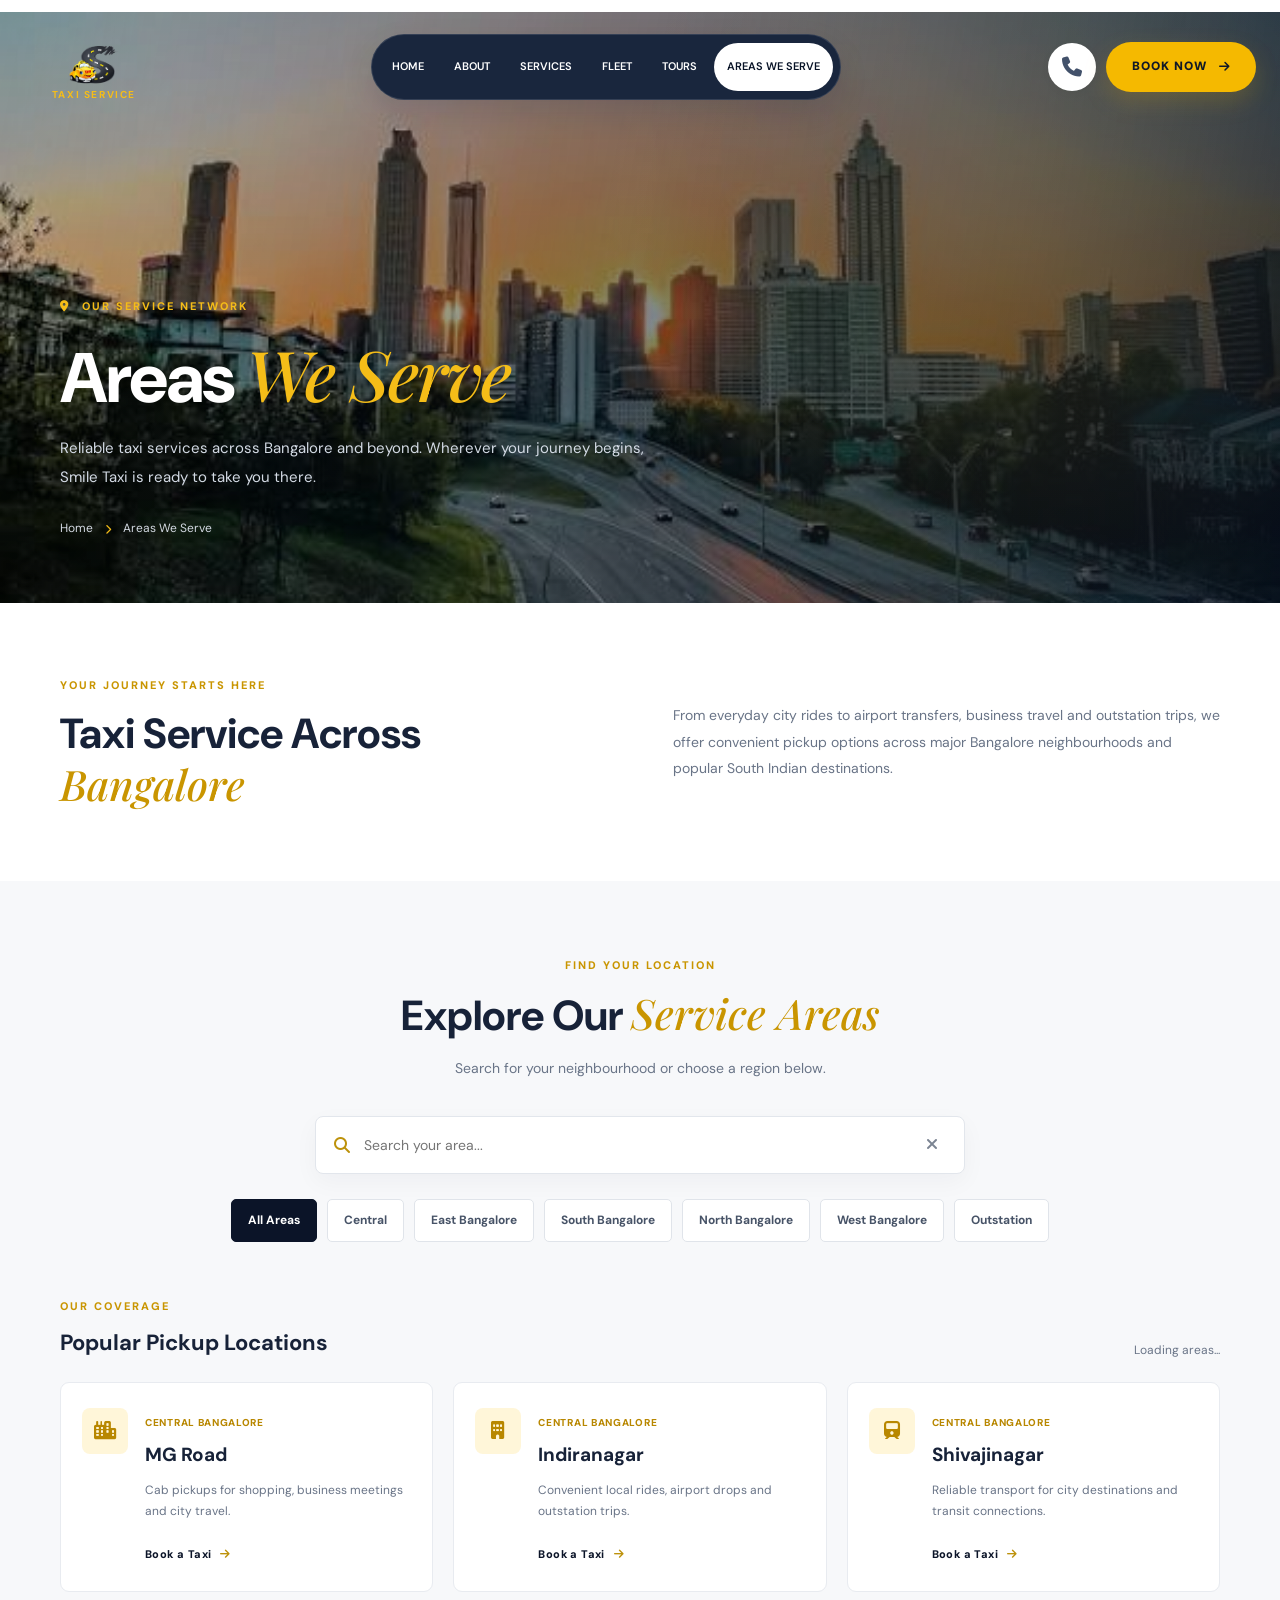
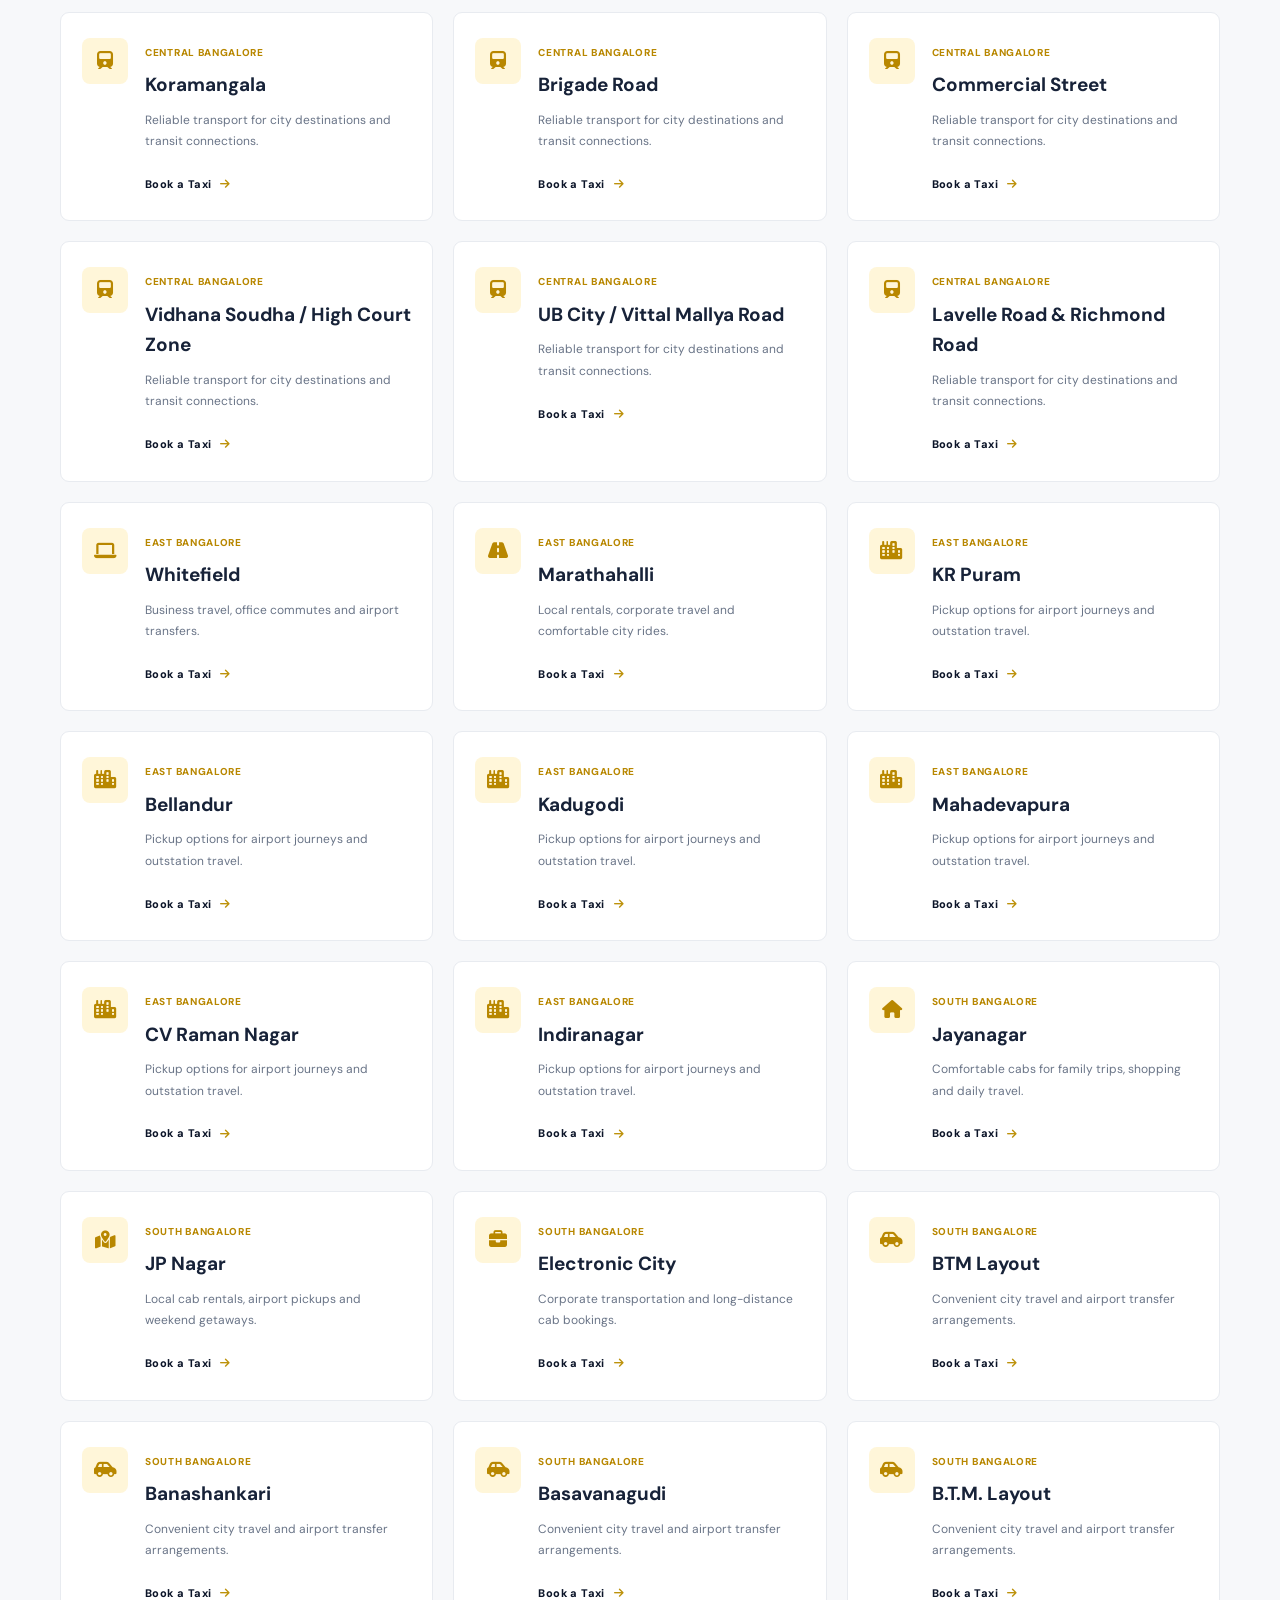
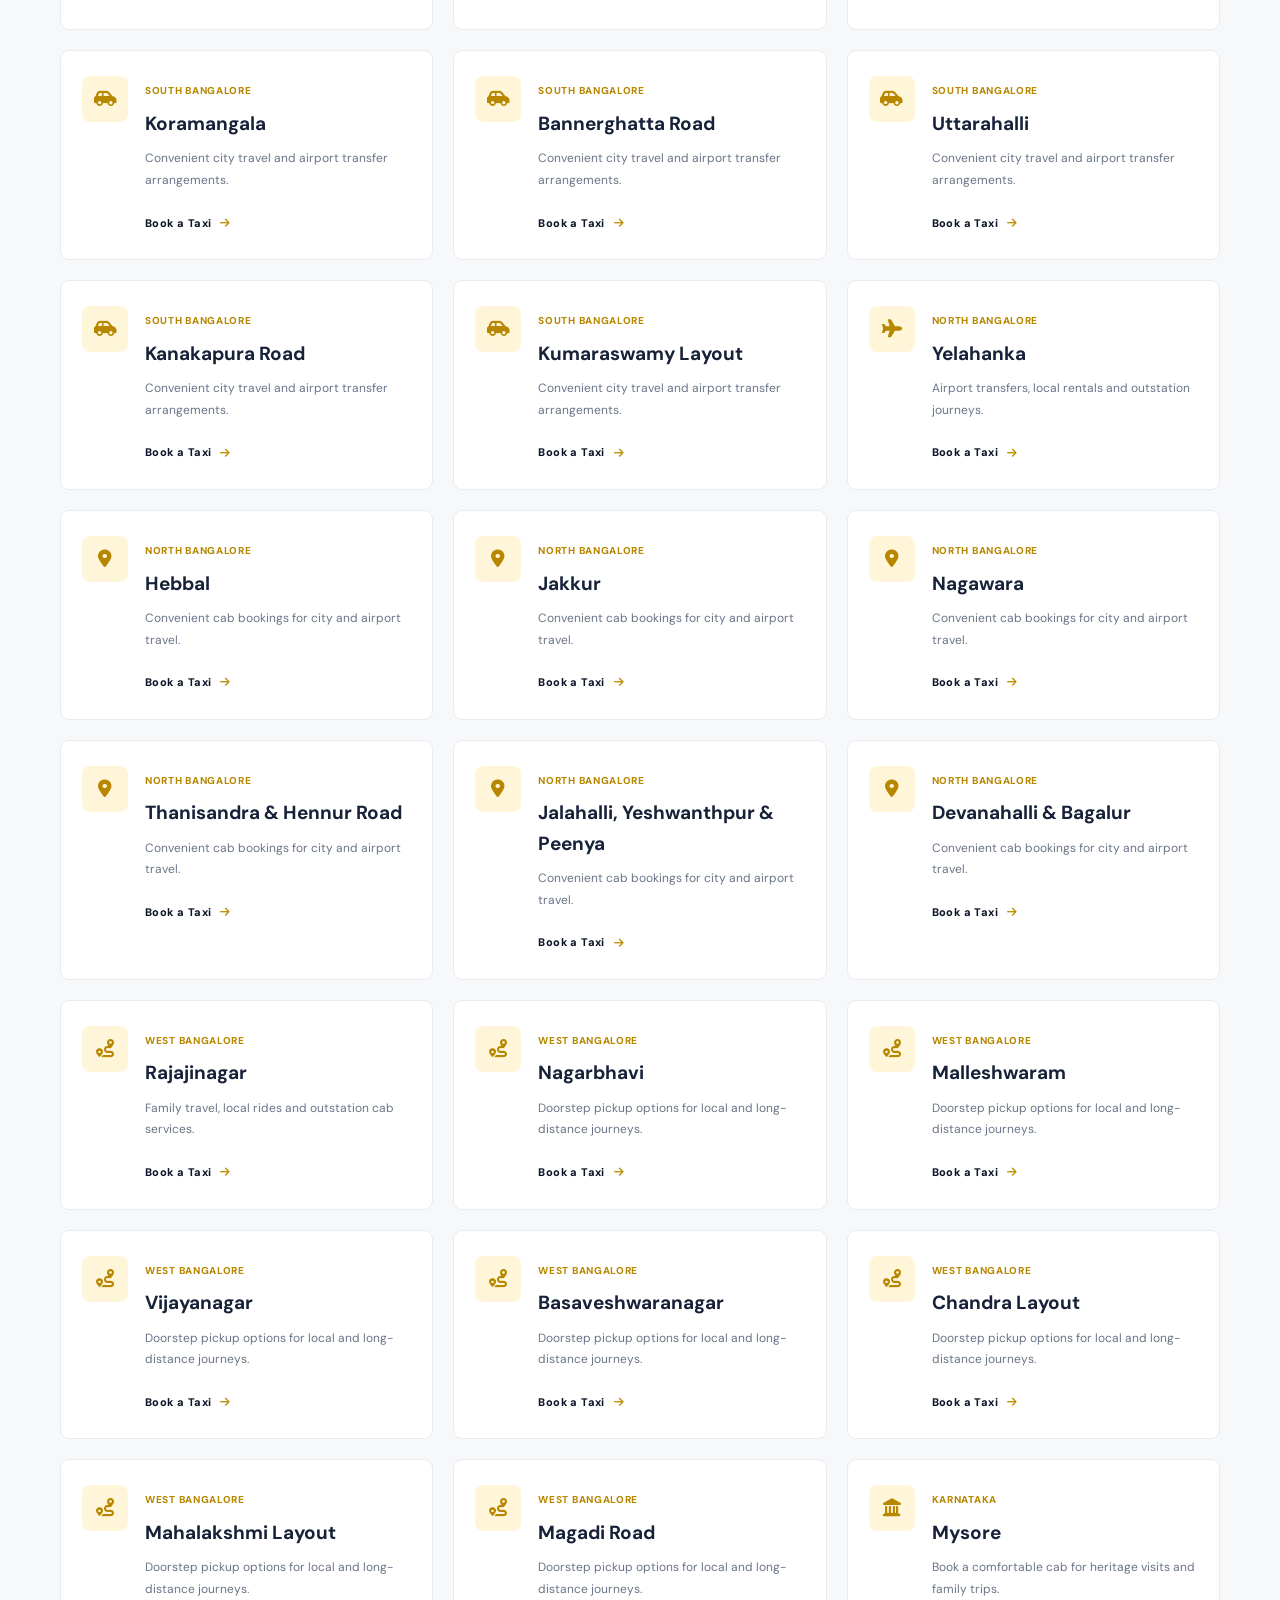
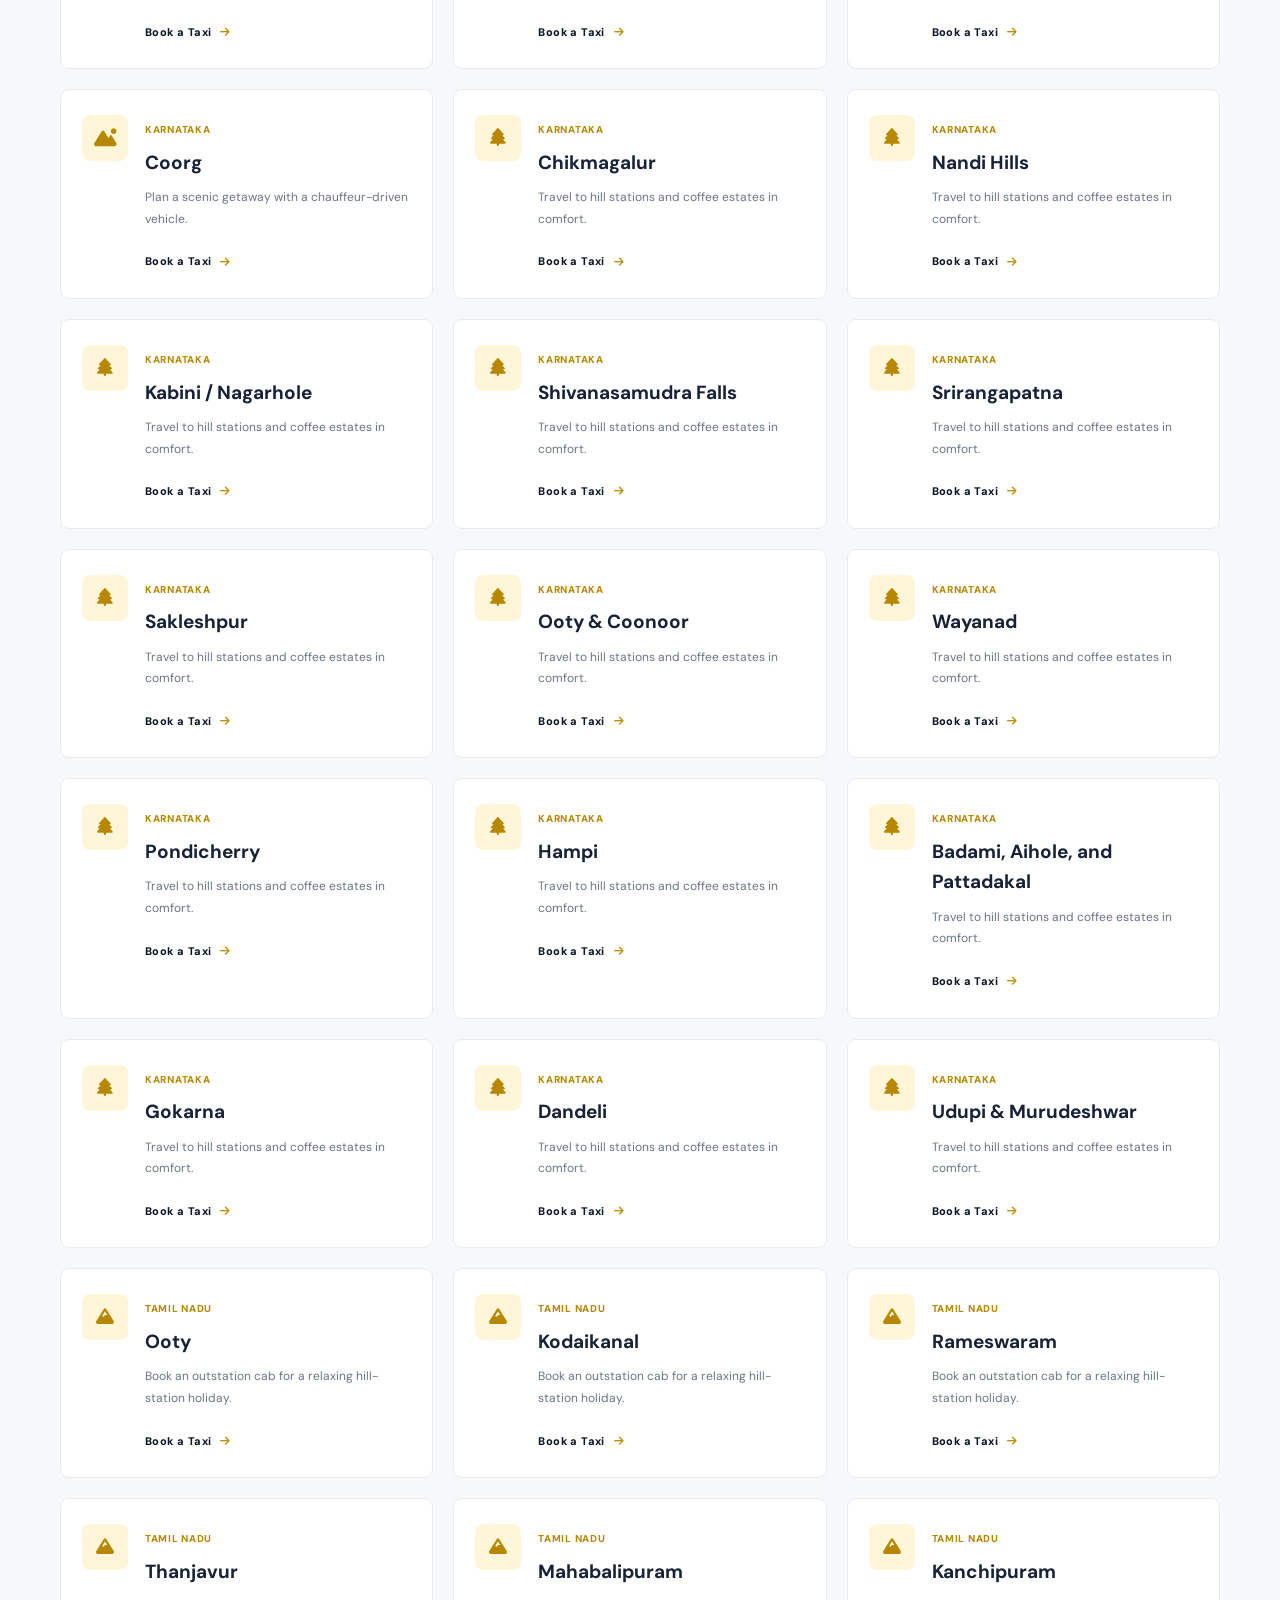
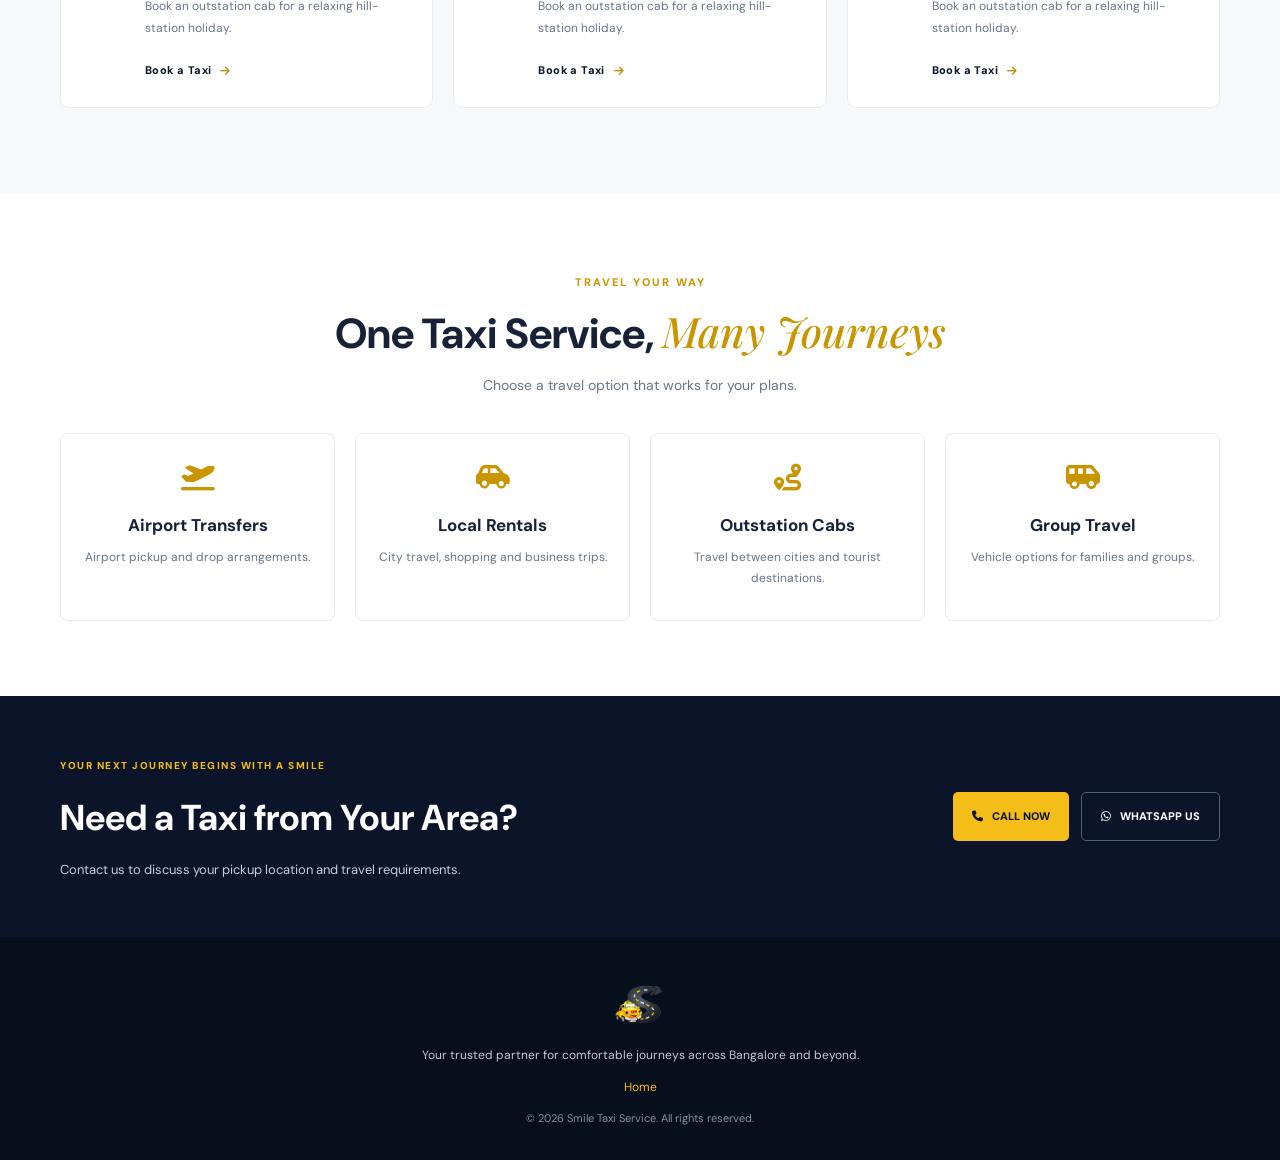
==== areas.html @ 15f10174 "updtaed" ====
<!DOCTYPE html>
<html lang="en">
<head>
  <meta charset="UTF-8">
  <meta name="viewport" content="width=device-width, initial-scale=1.0">

  <title>Service Areas | Smile Taxi Service Bangalore</title>
  <meta name="description" content="Book Smile Taxi for local travel, airport transfers and outstation journeys across Bangalore and South India.">

  <link rel="stylesheet" href="/style.css">
  <link rel="stylesheet" href="/areas.css">
          <link rel="stylesheet" href="./header.css">


  <link rel="preconnect" href="https://fonts.googleapis.com">
  <link rel="preconnect" href="https://fonts.gstatic.com" crossorigin>
  <link href="https://fonts.googleapis.com/css2?family=DM+Sans:wght@400;500;600;700;800&family=Playfair+Display:wght@500;600&display=swap" rel="stylesheet">

  <link rel="stylesheet" href="https://cdnjs.cloudflare.com/ajax/libs/font-awesome/6.6.0/css/all.min.css">
</head>

<body>
<div id="siteHeader"></div>
<script src="./header.js"></script>


<main>

  <!-- HERO -->
  <section class="areas-hero">
    <div class="areas-hero-overlay"></div>

    <div class="areas-hero-content">
      <span class="areas-eyebrow">
        <i class="fa-solid fa-location-dot"></i>
        OUR SERVICE NETWORK
      </span>

      <h1>Areas <em>We Serve</em></h1>

      <p>
        Reliable taxi services across Bangalore and beyond.
        Wherever your journey begins, Smile Taxi is ready to take you there.
      </p>

      <div class="areas-breadcrumb">
        <a href="index.html">Home</a>
        <i class="fa-solid fa-chevron-right"></i>
        <span>Areas We Serve</span>
      </div>
    </div>
  </section>

  <!-- INTRO -->
  <section class="areas-intro">
    <div class="areas-intro-inner">
      <div>
        <span class="areas-label">YOUR JOURNEY STARTS HERE</span>
        <h2>Taxi Service Across <em>Bangalore</em></h2>
      </div>

      <p>
        From everyday city rides to airport transfers, business travel
        and outstation trips, we offer convenient pickup options across
        major Bangalore neighbourhoods and popular South Indian destinations.
      </p>
    </div>
  </section>

  <!-- SEARCH AND AREAS -->
  <section class="areas-directory">
    <div class="areas-section-heading">
      <span class="areas-label">FIND YOUR LOCATION</span>
      <h2>Explore Our <em>Service Areas</em></h2>
      <p>Search for your neighbourhood or choose a region below.</p>
    </div>

    <div class="areas-search">
      <i class="fa-solid fa-magnifying-glass"></i>
      <input
        type="search"
        id="areaSearch"
        placeholder="Search your area..."
        aria-label="Search service areas"
      >
      <button type="button" id="clearSearch" aria-label="Clear search">
        <i class="fa-solid fa-xmark"></i>
      </button>
    </div>

    <div class="area-filters">
      <button class="area-filter active" data-region="all">All Areas</button>
      <button class="area-filter" data-region="central">Central</button>
      <button class="area-filter" data-region="east">East Bangalore</button>
      <button class="area-filter" data-region="south">South Bangalore</button>
      <button class="area-filter" data-region="north">North Bangalore</button>
      <button class="area-filter" data-region="west">West Bangalore</button>
      <button class="area-filter" data-region="outstation">Outstation</button>
    </div>

    <div class="areas-results">
      <div>
        <span class="areas-label">OUR COVERAGE</span>
        <h3>Popular Pickup Locations</h3>
      </div>
      <span id="areaCount" class="area-count">Loading areas...</span>
    </div>

    <div class="areas-grid" id="areasGrid">

      <!-- CENTRAL -->
      <article class="area-card" data-region="central">
        <div class="area-card-icon"><i class="fa-solid fa-city"></i></div>
        <div class="area-card-content">
          <span>Central Bangalore</span>
          <h3>MG Road</h3>
          <p>Cab pickups for shopping, business meetings and city travel.</p>
          <a href="tel:+919019993283">Book a Taxi <i class="fa-solid fa-arrow-right"></i></a>
        </div>
      </article>

      <article class="area-card" data-region="central">
        <div class="area-card-icon"><i class="fa-solid fa-building"></i></div>
        <div class="area-card-content">
          <span>Central Bangalore</span>
          <h3>Indiranagar</h3>
          <p>Convenient local rides, airport drops and outstation trips.</p>
          <a href="tel:+919019993283">Book a Taxi <i class="fa-solid fa-arrow-right"></i></a>
        </div>
      </article>

      <article class="area-card" data-region="central">
        <div class="area-card-icon"><i class="fa-solid fa-train"></i></div>
        <div class="area-card-content">
          <span>Central Bangalore</span>
          <h3>Shivajinagar</h3>
          <p>Reliable transport for city destinations and transit connections.</p>
          <a href="tel:+919019993283">Book a Taxi <i class="fa-solid fa-arrow-right"></i></a>
        </div>
      </article>

      <article class="area-card" data-region="central">
        <div class="area-card-icon"><i class="fa-solid fa-train"></i></div>
        <div class="area-card-content">
          <span>Central Bangalore</span>
          <h3>Koramangala</h3>
          <p>Reliable transport for city destinations and transit connections.</p>
          <a href="tel:+919019993283">Book a Taxi <i class="fa-solid fa-arrow-right"></i></a>
        </div>
      </article>

      <article class="area-card" data-region="central">
        <div class="area-card-icon"><i class="fa-solid fa-train"></i></div>
        <div class="area-card-content">
          <span>Central Bangalore</span>
          <h3>Brigade Road</h3>
          <p>Reliable transport for city destinations and transit connections.</p>
          <a href="tel:+919019993283">Book a Taxi <i class="fa-solid fa-arrow-right"></i></a>
        </div>
      </article>

      <article class="area-card" data-region="central">
        <div class="area-card-icon"><i class="fa-solid fa-train"></i></div>
        <div class="area-card-content">
          <span>Central Bangalore</span>
          <h3>Commercial Street</h3>
          <p>Reliable transport for city destinations and transit connections.</p>
          <a href="tel:+919019993283">Book a Taxi <i class="fa-solid fa-arrow-right"></i></a>
        </div>
      </article>

      <article class="area-card" data-region="central">
        <div class="area-card-icon"><i class="fa-solid fa-train"></i></div>
        <div class="area-card-content">
          <span>Central Bangalore</span>
          <h3>Vidhana Soudha / High Court Zone</h3>
          <p>Reliable transport for city destinations and transit connections.</p>
          <a href="tel:+919019993283">Book a Taxi <i class="fa-solid fa-arrow-right"></i></a>
        </div>
      </article>

      <article class="area-card" data-region="central">
        <div class="area-card-icon"><i class="fa-solid fa-train"></i></div>
        <div class="area-card-content">
          <span>Central Bangalore</span>
          <h3>UB City / Vittal Mallya Road</h3>
          <p>Reliable transport for city destinations and transit connections.</p>
          <a href="tel:+919019993283">Book a Taxi <i class="fa-solid fa-arrow-right"></i></a>
        </div>
      </article>

      <article class="area-card" data-region="central">
        <div class="area-card-icon"><i class="fa-solid fa-train"></i></div>
        <div class="area-card-content">
          <span>Central Bangalore</span>
          <h3>Lavelle Road & Richmond Road</h3>
          <p>Reliable transport for city destinations and transit connections.</p>
          <a href="tel:+919019993283">Book a Taxi <i class="fa-solid fa-arrow-right"></i></a>
        </div>
      </article>

      <!-- EAST -->
      <article class="area-card" data-region="east">
        <div class="area-card-icon"><i class="fa-solid fa-laptop"></i></div>
        <div class="area-card-content">
          <span>East Bangalore</span>
          <h3>Whitefield</h3>
          <p>Business travel, office commutes and airport transfers.</p>
          <a href="tel:+919019993283">Book a Taxi <i class="fa-solid fa-arrow-right"></i></a>
        </div>
      </article>

      <article class="area-card" data-region="east">
        <div class="area-card-icon"><i class="fa-solid fa-road"></i></div>
        <div class="area-card-content">
          <span>East Bangalore</span>
          <h3>Marathahalli</h3>
          <p>Local rentals, corporate travel and comfortable city rides.</p>
          <a href="tel:+919019993283">Book a Taxi <i class="fa-solid fa-arrow-right"></i></a>
        </div>
      </article>

      <article class="area-card" data-region="east">
        <div class="area-card-icon"><i class="fa-solid fa-city"></i></div>
        <div class="area-card-content">
          <span>East Bangalore</span>
          <h3>KR Puram</h3>
          <p>Pickup options for airport journeys and outstation travel.</p>
          <a href="tel:+919019993283">Book a Taxi <i class="fa-solid fa-arrow-right"></i></a>
        </div>
      </article>

      <article class="area-card" data-region="east">
        <div class="area-card-icon"><i class="fa-solid fa-city"></i></div>
        <div class="area-card-content">
          <span>East Bangalore</span>
          <h3>Bellandur</h3>
          <p>Pickup options for airport journeys and outstation travel.</p>
          <a href="tel:+919019993283">Book a Taxi <i class="fa-solid fa-arrow-right"></i></a>
        </div>
      </article>

      <article class="area-card" data-region="east">
        <div class="area-card-icon"><i class="fa-solid fa-city"></i></div>
        <div class="area-card-content">
          <span>East Bangalore</span>
          <h3>Kadugodi</h3>
          <p>Pickup options for airport journeys and outstation travel.</p>
          <a href="tel:+919019993283">Book a Taxi <i class="fa-solid fa-arrow-right"></i></a>
        </div>
      </article>

      <article class="area-card" data-region="east">
        <div class="area-card-icon"><i class="fa-solid fa-city"></i></div>
        <div class="area-card-content">
          <span>East Bangalore</span>
          <h3>Mahadevapura</h3>
          <p>Pickup options for airport journeys and outstation travel.</p>
          <a href="tel:+919019993283">Book a Taxi <i class="fa-solid fa-arrow-right"></i></a>
        </div>
      </article>

      <article class="area-card" data-region="east">
        <div class="area-card-icon"><i class="fa-solid fa-city"></i></div>
        <div class="area-card-content">
          <span>East Bangalore</span>
          <h3>CV Raman Nagar</h3>
          <p>Pickup options for airport journeys and outstation travel.</p>
          <a href="tel:+919019993283">Book a Taxi <i class="fa-solid fa-arrow-right"></i></a>
        </div>
      </article>

      <article class="area-card" data-region="east">
        <div class="area-card-icon"><i class="fa-solid fa-city"></i></div>
        <div class="area-card-content">
          <span>East Bangalore</span>
          <h3>Indiranagar </h3>
          <p>Pickup options for airport journeys and outstation travel.</p>
          <a href="tel:+919019993283">Book a Taxi <i class="fa-solid fa-arrow-right"></i></a>
        </div>
      </article>

      <!-- SOUTH -->
      <article class="area-card" data-region="south">
        <div class="area-card-icon"><i class="fa-solid fa-house"></i></div>
        <div class="area-card-content">
          <span>South Bangalore</span>
          <h3>Jayanagar</h3>
          <p>Comfortable cabs for family trips, shopping and daily travel.</p>
          <a href="tel:+919019993283">Book a Taxi <i class="fa-solid fa-arrow-right"></i></a>
        </div>
      </article>

      <article class="area-card" data-region="south">
        <div class="area-card-icon"><i class="fa-solid fa-map-location-dot"></i></div>
        <div class="area-card-content">
          <span>South Bangalore</span>
          <h3>JP Nagar</h3>
          <p>Local cab rentals, airport pickups and weekend getaways.</p>
          <a href="tel:+919019993283">Book a Taxi <i class="fa-solid fa-arrow-right"></i></a>
        </div>
      </article>

      <article class="area-card" data-region="south">
        <div class="area-card-icon"><i class="fa-solid fa-briefcase"></i></div>
        <div class="area-card-content">
          <span>South Bangalore</span>
          <h3>Electronic City</h3>
          <p>Corporate transportation and long-distance cab bookings.</p>
          <a href="tel:+919019993283">Book a Taxi <i class="fa-solid fa-arrow-right"></i></a>
        </div>
      </article>

      <article class="area-card" data-region="south">
        <div class="area-card-icon"><i class="fa-solid fa-car-side"></i></div>
        <div class="area-card-content">
          <span>South Bangalore</span>
          <h3>BTM Layout</h3>
          <p>Convenient city travel and airport transfer arrangements.</p>
          <a href="tel:+919019993283">Book a Taxi <i class="fa-solid fa-arrow-right"></i></a>
        </div>
      </article>

      <article class="area-card" data-region="south">
        <div class="area-card-icon"><i class="fa-solid fa-car-side"></i></div>
        <div class="area-card-content">
          <span>South Bangalore</span>
          <h3>Banashankari</h3>
          <p>Convenient city travel and airport transfer arrangements.</p>
          <a href="tel:+919019993283">Book a Taxi <i class="fa-solid fa-arrow-right"></i></a>
        </div>
      </article>

      <article class="area-card" data-region="south">
        <div class="area-card-icon"><i class="fa-solid fa-car-side"></i></div>
        <div class="area-card-content">
          <span>South Bangalore</span>
          <h3>Basavanagudi</h3>
          <p>Convenient city travel and airport transfer arrangements.</p>
          <a href="tel:+919019993283">Book a Taxi <i class="fa-solid fa-arrow-right"></i></a>
        </div>
      </article>

      <article class="area-card" data-region="south">
        <div class="area-card-icon"><i class="fa-solid fa-car-side"></i></div>
        <div class="area-card-content">
          <span>South Bangalore</span>
          <h3>B.T.M. Layout</h3>
          <p>Convenient city travel and airport transfer arrangements.</p>
          <a href="tel:+919019993283">Book a Taxi <i class="fa-solid fa-arrow-right"></i></a>
        </div>
      </article>

      <article class="area-card" data-region="south">
        <div class="area-card-icon"><i class="fa-solid fa-car-side"></i></div>
        <div class="area-card-content">
          <span>South Bangalore</span>
          <h3>Koramangala</h3>
          <p>Convenient city travel and airport transfer arrangements.</p>
          <a href="tel:+919019993283">Book a Taxi <i class="fa-solid fa-arrow-right"></i></a>
        </div>
      </article>

      <article class="area-card" data-region="south">
        <div class="area-card-icon"><i class="fa-solid fa-car-side"></i></div>
        <div class="area-card-content">
          <span>South Bangalore</span>
          <h3>Bannerghatta Road</h3>
          <p>Convenient city travel and airport transfer arrangements.</p>
          <a href="tel:+919019993283">Book a Taxi <i class="fa-solid fa-arrow-right"></i></a>
        </div>
      </article>

      <article class="area-card" data-region="south">
        <div class="area-card-icon"><i class="fa-solid fa-car-side"></i></div>
        <div class="area-card-content">
          <span>South Bangalore</span>
          <h3>Uttarahalli</h3>
          <p>Convenient city travel and airport transfer arrangements.</p>
          <a href="tel:+919019993283">Book a Taxi <i class="fa-solid fa-arrow-right"></i></a>
        </div>
      </article>

      <article class="area-card" data-region="south">
        <div class="area-card-icon"><i class="fa-solid fa-car-side"></i></div>
        <div class="area-card-content">
          <span>South Bangalore</span>
          <h3>Kanakapura Road</h3>
          <p>Convenient city travel and airport transfer arrangements.</p>
          <a href="tel:+919019993283">Book a Taxi <i class="fa-solid fa-arrow-right"></i></a>
        </div>
      </article>

      <article class="area-card" data-region="south">
        <div class="area-card-icon"><i class="fa-solid fa-car-side"></i></div>
        <div class="area-card-content">
          <span>South Bangalore</span>
          <h3>Kumaraswamy Layout</h3>
          <p>Convenient city travel and airport transfer arrangements.</p>
          <a href="tel:+919019993283">Book a Taxi <i class="fa-solid fa-arrow-right"></i></a>
        </div>
      </article>

      <!-- NORTH -->
      <article class="area-card" data-region="north">
        <div class="area-card-icon"><i class="fa-solid fa-plane"></i></div>
        <div class="area-card-content">
          <span>North Bangalore</span>
          <h3>Yelahanka</h3>
          <p>Airport transfers, local rentals and outstation journeys.</p>
          <a href="tel:+919019993283">Book a Taxi <i class="fa-solid fa-arrow-right"></i></a>
        </div>
      </article>

      <article class="area-card" data-region="north">
        <div class="area-card-icon"><i class="fa-solid fa-location-dot"></i></div>
        <div class="area-card-content">
          <span>North Bangalore</span>
          <h3>Hebbal</h3>
          <p>Convenient cab bookings for city and airport travel.</p>
          <a href="tel:+919019993283">Book a Taxi <i class="fa-solid fa-arrow-right"></i></a>
        </div>
      </article>

      <article class="area-card" data-region="north">
        <div class="area-card-icon"><i class="fa-solid fa-location-dot"></i></div>
        <div class="area-card-content">
          <span>North Bangalore</span>
          <h3>Jakkur</h3>
          <p>Convenient cab bookings for city and airport travel.</p>
          <a href="tel:+919019993283">Book a Taxi <i class="fa-solid fa-arrow-right"></i></a>
        </div>
      </article>

      <article class="area-card" data-region="north">
        <div class="area-card-icon"><i class="fa-solid fa-location-dot"></i></div>
        <div class="area-card-content">
          <span>North Bangalore</span>
          <h3>Nagawara</h3>
          <p>Convenient cab bookings for city and airport travel.</p>
          <a href="tel:+919019993283">Book a Taxi <i class="fa-solid fa-arrow-right"></i></a>
        </div>
      </article>

      <article class="area-card" data-region="north">
        <div class="area-card-icon"><i class="fa-solid fa-location-dot"></i></div>
        <div class="area-card-content">
          <span>North Bangalore</span>
          <h3>Thanisandra & Hennur Road </h3>
          <p>Convenient cab bookings for city and airport travel.</p>
          <a href="tel:+919019993283">Book a Taxi <i class="fa-solid fa-arrow-right"></i></a>
        </div>
      </article>

      <article class="area-card" data-region="north">
        <div class="area-card-icon"><i class="fa-solid fa-location-dot"></i></div>
        <div class="area-card-content">
          <span>North Bangalore</span>
          <h3>Jalahalli, Yeshwanthpur & Peenya</h3>
          <p>Convenient cab bookings for city and airport travel.</p>
          <a href="tel:+919019993283">Book a Taxi <i class="fa-solid fa-arrow-right"></i></a>
        </div>
      </article>

      <article class="area-card" data-region="north">
        <div class="area-card-icon"><i class="fa-solid fa-location-dot"></i></div>
        <div class="area-card-content">
          <span>North Bangalore</span>
          <h3>Devanahalli & Bagalur</h3>
          <p>Convenient cab bookings for city and airport travel.</p>
          <a href="tel:+919019993283">Book a Taxi <i class="fa-solid fa-arrow-right"></i></a>
        </div>
      </article>

      <!-- WEST -->
      <article class="area-card" data-region="west">
        <div class="area-card-icon"><i class="fa-solid fa-route"></i></div>
        <div class="area-card-content">
          <span>West Bangalore</span>
          <h3>Rajajinagar</h3>
          <p>Family travel, local rides and outstation cab services.</p>
          <a href="tel:+919019993283">Book a Taxi <i class="fa-solid fa-arrow-right"></i></a>
        </div>
      </article>

      <article class="area-card" data-region="west">
        <div class="area-card-icon"><i class="fa-solid fa-route"></i></div>
        <div class="area-card-content">
          <span>West Bangalore</span>
          <h3>Nagarbhavi</h3>
          <p>Doorstep pickup options for local and long-distance journeys.</p>
          <a href="tel:+919019993283">Book a Taxi <i class="fa-solid fa-arrow-right"></i></a>
        </div>
      </article>

      <article class="area-card" data-region="west">
        <div class="area-card-icon"><i class="fa-solid fa-route"></i></div>
        <div class="area-card-content">
          <span>West Bangalore</span>
          <h3>Malleshwaram</h3>
          <p>Doorstep pickup options for local and long-distance journeys.</p>
          <a href="tel:+919019993283">Book a Taxi <i class="fa-solid fa-arrow-right"></i></a>
        </div>
      </article>

      <article class="area-card" data-region="west">
        <div class="area-card-icon"><i class="fa-solid fa-route"></i></div>
        <div class="area-card-content">
          <span>West Bangalore</span>
          <h3>Vijayanagar</h3>
          <p>Doorstep pickup options for local and long-distance journeys.</p>
          <a href="tel:+919019993283">Book a Taxi <i class="fa-solid fa-arrow-right"></i></a>
        </div>
      </article>

      <article class="area-card" data-region="west">
        <div class="area-card-icon"><i class="fa-solid fa-route"></i></div>
        <div class="area-card-content">
          <span>West Bangalore</span>
          <h3>Basaveshwaranagar</h3>
          <p>Doorstep pickup options for local and long-distance journeys.</p>
          <a href="tel:+919019993283">Book a Taxi <i class="fa-solid fa-arrow-right"></i></a>
        </div>
      </article>

      <article class="area-card" data-region="west">
        <div class="area-card-icon"><i class="fa-solid fa-route"></i></div>
        <div class="area-card-content">
          <span>West Bangalore</span>
          <h3>Chandra Layout </h3>
          <p>Doorstep pickup options for local and long-distance journeys.</p>
          <a href="tel:+919019993283">Book a Taxi <i class="fa-solid fa-arrow-right"></i></a>
        </div>
      </article>

      <article class="area-card" data-region="west">
        <div class="area-card-icon"><i class="fa-solid fa-route"></i></div>
        <div class="area-card-content">
          <span>West Bangalore</span>
          <h3>Mahalakshmi Layout</h3>
          <p>Doorstep pickup options for local and long-distance journeys.</p>
          <a href="tel:+919019993283">Book a Taxi <i class="fa-solid fa-arrow-right"></i></a>
        </div>
      </article>

      <article class="area-card" data-region="west">
        <div class="area-card-icon"><i class="fa-solid fa-route"></i></div>
        <div class="area-card-content">
          <span>West Bangalore</span>
          <h3>Magadi Road</h3>
          <p>Doorstep pickup options for local and long-distance journeys.</p>
          <a href="tel:+919019993283">Book a Taxi <i class="fa-solid fa-arrow-right"></i></a>
        </div>
      </article>

      <!-- OUTSTATION -->
      <article class="area-card" data-region="outstation">
        <div class="area-card-icon"><i class="fa-solid fa-landmark"></i></div>
        <div class="area-card-content">
          <span>Karnataka</span>
          <h3>Mysore</h3>
          <p>Book a comfortable cab for heritage visits and family trips.</p>
          <a href="tel:+919019993283">Book a Taxi <i class="fa-solid fa-arrow-right"></i></a>
        </div>
      </article>

      <article class="area-card" data-region="outstation">
        <div class="area-card-icon"><i class="fa-solid fa-mountain-sun"></i></div>
        <div class="area-card-content">
          <span>Karnataka</span>
          <h3>Coorg</h3>
          <p>Plan a scenic getaway with a chauffeur-driven vehicle.</p>
          <a href="tel:+919019993283">Book a Taxi <i class="fa-solid fa-arrow-right"></i></a>
        </div>
      </article>

      <article class="area-card" data-region="outstation">
        <div class="area-card-icon"><i class="fa-solid fa-tree"></i></div>
        <div class="area-card-content">
          <span>Karnataka</span>
          <h3>Chikmagalur</h3>
          <p>Travel to hill stations and coffee estates in comfort.</p>
          <a href="tel:+919019993283">Book a Taxi <i class="fa-solid fa-arrow-right"></i></a>
        </div>
      </article>

      <article class="area-card" data-region="outstation">
        <div class="area-card-icon"><i class="fa-solid fa-tree"></i></div>
        <div class="area-card-content">
          <span>Karnataka</span>
          <h3>Nandi Hills</h3>
          <p>Travel to hill stations and coffee estates in comfort.</p>
          <a href="tel:+919019993283">Book a Taxi <i class="fa-solid fa-arrow-right"></i></a>
        </div>
      </article>

      <article class="area-card" data-region="outstation">
        <div class="area-card-icon"><i class="fa-solid fa-tree"></i></div>
        <div class="area-card-content">
          <span>Karnataka</span>
          <h3>Kabini / Nagarhole  </h3>
          <p>Travel to hill stations and coffee estates in comfort.</p>
          <a href="tel:+919019993283">Book a Taxi <i class="fa-solid fa-arrow-right"></i></a>
        </div>
      </article>

      <article class="area-card" data-region="outstation">
        <div class="area-card-icon"><i class="fa-solid fa-tree"></i></div>
        <div class="area-card-content">
          <span>Karnataka</span>
          <h3>Shivanasamudra Falls  </h3>
          <p>Travel to hill stations and coffee estates in comfort.</p>
          <a href="tel:+919019993283">Book a Taxi <i class="fa-solid fa-arrow-right"></i></a>
        </div>
      </article>

      <article class="area-card" data-region="outstation">
        <div class="area-card-icon"><i class="fa-solid fa-tree"></i></div>
        <div class="area-card-content">
          <span>Karnataka</span>
          <h3>Srirangapatna </h3>
          <p>Travel to hill stations and coffee estates in comfort.</p>
          <a href="tel:+919019993283">Book a Taxi <i class="fa-solid fa-arrow-right"></i></a>
        </div>
      </article>

      <article class="area-card" data-region="outstation">
        <div class="area-card-icon"><i class="fa-solid fa-tree"></i></div>
        <div class="area-card-content">
          <span>Karnataka</span>
          <h3>Sakleshpur </h3>
          <p>Travel to hill stations and coffee estates in comfort.</p>
          <a href="tel:+919019993283">Book a Taxi <i class="fa-solid fa-arrow-right"></i></a>
        </div>
      </article>

      <article class="area-card" data-region="outstation">
        <div class="area-card-icon"><i class="fa-solid fa-tree"></i></div>
        <div class="area-card-content">
          <span>Karnataka</span>
          <h3>Ooty & Coonoor</h3>
          <p>Travel to hill stations and coffee estates in comfort.</p>
          <a href="tel:+919019993283">Book a Taxi <i class="fa-solid fa-arrow-right"></i></a>
        </div>
      </article>

      <article class="area-card" data-region="outstation">
        <div class="area-card-icon"><i class="fa-solid fa-tree"></i></div>
        <div class="area-card-content">
          <span>Karnataka</span>
          <h3>Wayanad </h3>
          <p>Travel to hill stations and coffee estates in comfort.</p>
          <a href="tel:+919019993283">Book a Taxi <i class="fa-solid fa-arrow-right"></i></a>
        </div>
      </article>

      <article class="area-card" data-region="outstation">
        <div class="area-card-icon"><i class="fa-solid fa-tree"></i></div>
        <div class="area-card-content">
          <span>Karnataka</span>
          <h3>Pondicherry </h3>
          <p>Travel to hill stations and coffee estates in comfort.</p>
          <a href="tel:+919019993283">Book a Taxi <i class="fa-solid fa-arrow-right"></i></a>
        </div>
      </article>

      <article class="area-card" data-region="outstation">
        <div class="area-card-icon"><i class="fa-solid fa-tree"></i></div>
        <div class="area-card-content">
          <span>Karnataka</span>
          <h3>Hampi  </h3>
          <p>Travel to hill stations and coffee estates in comfort.</p>
          <a href="tel:+919019993283">Book a Taxi <i class="fa-solid fa-arrow-right"></i></a>
        </div>
      </article>

      <article class="area-card" data-region="outstation">
        <div class="area-card-icon"><i class="fa-solid fa-tree"></i></div>
        <div class="area-card-content">
          <span>Karnataka</span>
          <h3>Badami, Aihole, and Pattadakal </h3>
          <p>Travel to hill stations and coffee estates in comfort.</p>
          <a href="tel:+919019993283">Book a Taxi <i class="fa-solid fa-arrow-right"></i></a>
        </div>
      </article>

      <article class="area-card" data-region="outstation">
        <div class="area-card-icon"><i class="fa-solid fa-tree"></i></div>
        <div class="area-card-content">
          <span>Karnataka</span>
          <h3>Gokarna</h3>
          <p>Travel to hill stations and coffee estates in comfort.</p>
          <a href="tel:+919019993283">Book a Taxi <i class="fa-solid fa-arrow-right"></i></a>
        </div>
      </article>

      <article class="area-card" data-region="outstation">
        <div class="area-card-icon"><i class="fa-solid fa-tree"></i></div>
        <div class="area-card-content">
          <span>Karnataka</span>
          <h3>Dandeli</h3>
          <p>Travel to hill stations and coffee estates in comfort.</p>
          <a href="tel:+919019993283">Book a Taxi <i class="fa-solid fa-arrow-right"></i></a>
        </div>
      </article>

      <article class="area-card" data-region="outstation">
        <div class="area-card-icon"><i class="fa-solid fa-tree"></i></div>
        <div class="area-card-content">
          <span>Karnataka</span>
          <h3>Udupi & Murudeshwar</h3>
          <p>Travel to hill stations and coffee estates in comfort.</p>
          <a href="tel:+919019993283">Book a Taxi <i class="fa-solid fa-arrow-right"></i></a>
        </div>
      </article>

      <article class="area-card" data-region="outstation">
        <div class="area-card-icon"><i class="fa-solid fa-mountain"></i></div>
        <div class="area-card-content">
          <span>Tamil Nadu</span>
          <h3>Ooty</h3>
          <p>Book an outstation cab for a relaxing hill-station holiday.</p>
          <a href="tel:+919019993283">Book a Taxi <i class="fa-solid fa-arrow-right"></i></a>
        </div>
      </article>

      <article class="area-card" data-region="outstation">
        <div class="area-card-icon"><i class="fa-solid fa-mountain"></i></div>
        <div class="area-card-content">
          <span>Tamil Nadu</span>
          <h3>Kodaikanal</h3>
          <p>Book an outstation cab for a relaxing hill-station holiday.</p>
          <a href="tel:+919019993283">Book a Taxi <i class="fa-solid fa-arrow-right"></i></a>
        </div>
      </article>

      <article class="area-card" data-region="outstation">
        <div class="area-card-icon"><i class="fa-solid fa-mountain"></i></div>
        <div class="area-card-content">
          <span>Tamil Nadu</span>
          <h3>Rameswaram</h3>
          <p>Book an outstation cab for a relaxing hill-station holiday.</p>
          <a href="tel:+919019993283">Book a Taxi <i class="fa-solid fa-arrow-right"></i></a>
        </div>
      </article>

      <article class="area-card" data-region="outstation">
        <div class="area-card-icon"><i class="fa-solid fa-mountain"></i></div>
        <div class="area-card-content">
          <span>Tamil Nadu</span>
          <h3>Thanjavur</h3>
          <p>Book an outstation cab for a relaxing hill-station holiday.</p>
          <a href="tel:+919019993283">Book a Taxi <i class="fa-solid fa-arrow-right"></i></a>
        </div>
      </article>

      <article class="area-card" data-region="outstation">
        <div class="area-card-icon"><i class="fa-solid fa-mountain"></i></div>
        <div class="area-card-content">
          <span>Tamil Nadu</span>
          <h3>Mahabalipuram</h3>
          <p>Book an outstation cab for a relaxing hill-station holiday.</p>
          <a href="tel:+919019993283">Book a Taxi <i class="fa-solid fa-arrow-right"></i></a>
        </div>
      </article>

      <article class="area-card" data-region="outstation">
        <div class="area-card-icon"><i class="fa-solid fa-mountain"></i></div>
        <div class="area-card-content">
          <span>Tamil Nadu</span>
          <h3>Kanchipuram</h3>
          <p>Book an outstation cab for a relaxing hill-station holiday.</p>
          <a href="tel:+919019993283">Book a Taxi <i class="fa-solid fa-arrow-right"></i></a>
        </div>
      </article>

    </div>

    <div class="areas-empty" id="areasEmpty" hidden>
      <i class="fa-solid fa-magnifying-glass"></i>
      <h3>No matching areas found</h3>
      <p>Try another location or contact us to ask about your pickup area.</p>
      <a href="tel:+919019993283">Contact Smile Taxi</a>
    </div>
  </section>

  <!-- SERVICES -->
  <section class="areas-services">
    <div class="areas-section-heading">
      <span class="areas-label">TRAVEL YOUR WAY</span>
      <h2>One Taxi Service, <em>Many Journeys</em></h2>
      <p>Choose a travel option that works for your plans.</p>
    </div>

    <div class="areas-service-grid">
      <article>
        <i class="fa-solid fa-plane-departure"></i>
        <h3>Airport Transfers</h3>
        <p>Airport pickup and drop arrangements.</p>
      </article>

      <article>
        <i class="fa-solid fa-car-side"></i>
        <h3>Local Rentals</h3>
        <p>City travel, shopping and business trips.</p>
      </article>

      <article>
        <i class="fa-solid fa-route"></i>
        <h3>Outstation Cabs</h3>
        <p>Travel between cities and tourist destinations.</p>
      </article>

      <article>
        <i class="fa-solid fa-van-shuttle"></i>
        <h3>Group Travel</h3>
        <p>Vehicle options for families and groups.</p>
      </article>
    </div>
  </section>

  <!-- CTA -->
  <section class="areas-cta">
    <div>
      <span>YOUR NEXT JOURNEY BEGINS WITH A SMILE</span>
      <h2>Need a Taxi from Your Area?</h2>
      <p>Contact us to discuss your pickup location and travel requirements.</p>
    </div>

    <div class="areas-cta-buttons">
      <a href="tel:+919019993283" class="areas-call">
        <i class="fa-solid fa-phone"></i> CALL NOW
      </a>
      <a href="https://wa.me/919019993283" class="areas-whatsapp">
        <i class="fa-brands fa-whatsapp"></i> WHATSAPP US
      </a>
    </div>
  </section>

</main>

<footer class="areas-footer">
  <a href="index.html" class="st-logo">
    <img src="/assets/images/taxi.png" alt="Smile Taxi">
  </a>
  <p>Your trusted partner for comfortable journeys across Bangalore and beyond.</p>
  <a href="index.html">Home</a>
  <span>© 2026 Smile Taxi Service. All rights reserved.</span>
</footer>
<script>
document.addEventListener("DOMContentLoaded", function () {
    const menuToggle = document.getElementById("menuToggle");
    const mainNavigation = document.getElementById("mainNavigation");

    if (menuToggle && mainNavigation) {
        menuToggle.addEventListener("click", function () {
            const isOpen = mainNavigation.classList.toggle("open");

            menuToggle.setAttribute("aria-expanded", isOpen);
            menuToggle.innerHTML = isOpen
                ? '<i class="fa-solid fa-xmark"></i>'
                : '<i class="fa-solid fa-bars"></i>';
        });
    }
});
</script>
</body>
</html>
---- style.css ----
/* Smile Taxi / Bengaluru Travel homepage styling */
:root{--navy:#08172c;--navy2:#0d2340;--gold:#f5bd18;--cream:#faf9f5;--muted:#6b7687;--white:#fff;--radius:18px}
*{box-sizing:border-box;margin:0;padding:0}
html{scroll-behavior:smooth;scroll-padding-top:90px}
body{font-family:"DM Sans",Arial,sans-serif;color:#152137;background:#fff;overflow-x:hidden;line-height:1.6}
a{color:inherit;text-decoration:none}
img{display:block;max-width:100%;height:auto}
button{font:inherit}
.section{width:100%}
.hero{height:min(760px,100vh);min-height:650px;background:#050d1c;position:relative;overflow:hidden;isolation:isolate}
.hero:before{content:"";position:absolute;inset:0;z-index:-1;background:linear-gradient(90deg,rgba(5,13,28,.99) 0%,rgba(5,13,28,.94) 27%,rgba(5,13,28,.72) 46%,rgba(5,13,28,.28) 72%,rgba(5,13,28,.12) 100%),linear-gradient(0deg,rgba(5,13,28,.52),transparent 48%)}
.hero-copy{position:absolute;z-index:5;left:max(calc((100% - 1160px)/2),5.8%);top:clamp(145px,19vh,195px);width:min(500px,43%)}
.hero-copy h1{color:#fff;font-size:clamp(42px,4.4vw,66px);line-height:.99;letter-spacing:-2.2px;font-weight:800}
.hero-copy h2{color:var(--gold);font:italic clamp(30px,3.2vw,43px)/1.15 "Playfair Display",Georgia,serif;margin-top:13px}
.hero-copy p{color:#d0d6e0;font-size:15px;line-height:1.8;max-width:390px;margin-top:20px}
.hero-vehicle{position:absolute;z-index:-2;inset:0;width:100%;height:100%}
.hero-vehicle img{width:100%;height:100%;object-fit:cover;object-position:center 56%}

/* HERO PREVIEW CARD */

.hero-card {
    position: absolute;
    z-index: 6;

    right: 11%;
    top: clamp(145px, 19vh, 190px);

    width: 280px;
    padding: 14px;

    border-radius: 22px;
    background: rgba(255, 255, 255, 0.16);
    border: 1px solid rgba(255, 255, 255, 0.28);

    backdrop-filter: blur(14px);
    -webkit-backdrop-filter: blur(14px);

    color: #fff;
    box-shadow: 0 16px 40px rgba(0, 0, 0, 0.15);
    overflow: hidden;
}

/* FIT THE COMPLETE CAR IMAGE */

.hero-card img,
.st-preview-img {
    display: block;

    width: 100%;
    height: 300px;

    object-fit: contain;
    object-position: center center;

    background: #fff;
    border-radius: 14px;

    transform: scale(1);
    transition: opacity 0.3s ease;
}

/* CARD TEXT */

.hero-card div {
    padding: 12px 8px 10px;
}

.hero-card small {
    font-size: 10px;
    letter-spacing: 1.5px;
    color: #e0e5ed;
}

.hero-card strong {
    display: block;
    font-size: 19px;
    line-height: 1.2;
    margin-top: 5px;
}

/* NEXT BUTTON */

.hero-card span {
    position: absolute;
    right: 18px;
    bottom: 20px;

    width: 38px;
    height: 38px;

    border-radius: 50%;
    display: grid;
    place-items: center;

    background: var(--gold);
    color: #111;
    font-size: 15px;
}

/* MOBILE */

@media (max-width: 768px) {
    .hero-card {
        width: 220px;
        right: 5%;
        top: 150px;
        padding: 10px;
    }

    .hero-card img,
    .st-preview-img {
        height: 200px;
    }
}

/* HERO PREVIEW IMAGE — FULL CAR VISIBLE */

.st-preview-img {
    display: block;
    width: 100%;
    height: 100%;
    object-fit: contain;
    object-position: center center;

    transform: scale(1);
    transition: opacity 0.3s ease;

    background: #ffffff;
}

/* PREVIEW IMAGE CONTAINER */

.st-preview,
.st-preview-card {
    overflow: hidden;
}

/* Keep the image from being cropped */

.st-preview img {
    object-fit: contain;
    object-position: center;
}

.fleet{background:var(--cream);padding:88px 0 76px}
/* =========================================
   FLEET SECTION
========================================= */

.fleet {
    background: var(--cream);
    padding: 88px 0 76px;
}

/* =========================================
   SECTION HEADING
========================================= */

.section-head {
    max-width: 720px;
    margin: 0 auto 44px;
    padding: 0 22px;
    text-align: center;
}

/* SECTION LABEL */

.section-head > span,
.about-copy > span {
    display: inline-block;
    font-size: 12px;
    font-weight: 800;
    letter-spacing: 2.5px;
    color: #b58a00;
}

/* MAIN HEADING */

.section-head h2 {
    margin-top: 12px;
    color: var(--navy);
    font-size: clamp(32px, 3vw, 43px);
    font-weight: 800;
    line-height: 1.13;
}

/* SECONDARY HEADING */

.section-head h3 {
    margin-top: 0;
    color: var(--navy);
    font-size: clamp(29px, 3vw, 41px);
    font-weight: 400;
    line-height: 1.1;
}

/* ITALIC HEADING TEXT */

.section-head h3 em {
    font-family: "Playfair Display", Georgia, serif;
    font-size: clamp(29px, 3vw, 41px);
    font-style: italic;
}

/* GOLD DIVIDER */

.section-head > i {
    display: block;
    width: 70px;
    height: 3px;
    margin: 19px auto;
    background: var(--gold);
}

/* SECTION DESCRIPTION */

.section-head p {
    max-width: 600px;
    margin: 0 auto;
    color: var(--muted);
    font-size: 15px;
    line-height: 1.8;
}/* =========================================
   PREMIUM FLEET SECTION
========================================= */

.fleet-section {
    background: #faf9f5;
    padding: 150px 4% 120px;
    overflow: hidden;
}


/* HEADING */

.fleet-heading {
    max-width: 1050px;
    margin: 0 auto 65px;
    text-align: center;
}

.fleet-label {
    display: block;

    color: #c99b00;

    font-size: 15px;
    font-weight: 800;

    letter-spacing: 4px;

    margin-bottom: 22px;
}


.fleet-heading h2 {
    margin: 0;

    color: #07152d;

    font-size: clamp(48px, 5.5vw, 78px);

    line-height: 0.98;

    letter-spacing: -3px;

    font-weight: 800;
}


.fleet-heading h2 em {
    display: block;

    margin-top: 15px;

    color: #17243c;

    font-family: "Playfair Display", Georgia, serif;

    font-size: clamp(45px, 5.3vw, 76px);

    font-weight: 500;

    line-height: 1;

    letter-spacing: -2px;
}


.fleet-line {
    width: 850px;
    max-width: 85%;

    height: 7px;

    background: #f5c51b;

    margin: 35px auto 30px;
}


.fleet-heading p {
    max-width: 930px;

    margin: auto;

    color: #68778d;

    font-size: 19px;

    line-height: 1.6;
}


/* =========================================
   GRID
========================================= */

.fleet-grid {
    max-width: 1450px;

    margin: auto;

    display: grid;

    grid-template-columns: repeat(3, 1fr);

    gap: 28px;
}


/* =========================================
   CARD
========================================= */

.fleet-card {
    background: #fff;

    border-radius: 32px;

    overflow: hidden;

    box-shadow:
        0 12px 35px rgba(10,20,40,.07);

    transition:
        transform .4s ease,
        box-shadow .4s ease;
}


.fleet-card:hover {
    transform: translateY(-8px);

    box-shadow:
        0 25px 55px rgba(10,20,40,.13);
}


/* =========================================
   IMAGE AREA
========================================= */

.fleet-image {
    position: relative;

    height: 250px;

    overflow: hidden;

    background: #eee;
}





/* DARK IMAGE OVERLAY */

.fleet-dark {
    position: absolute;

    inset: 0;

    background:
        linear-gradient(
            180deg,
            rgba(5,12,28,.38),
            transparent 48%
        );

    z-index: 2;
}


/* =========================================
   SEAT BADGE
========================================= */

.seat-badge {
    position: absolute;

    top: 28px;
    right: 28px;

    z-index: 6;

    display: flex;

    align-items: center;

    gap: 10px;

    padding: 12px 20px;

    border-radius: 30px;

    background:
        rgba(65,70,65,.65);

    border:
        1px solid rgba(255,255,255,.3);

    backdrop-filter: blur(12px);

    color: #fff;

    font-size: 12px;

    font-weight: 800;

    letter-spacing: 1px;
}


.seat-badge span {
    width: 9px;
    height: 9px;

    border-radius: 50%;

    background: #f5c51b;

    display: block;
}


/* =========================================
   WHITE FADE
========================================= */

.fleet-white-fade {
    position: absolute;

    left: 0;
    right: 0;
    bottom: 0;

    height: 100px;

    z-index: 3;

    background:
        linear-gradient(
            to bottom,
            transparent 0%,
            rgba(255,255,255,.65) 45%,
            #fff 100%
        );
}


/* =========================================
   VEHICLE
========================================= */

.fleet-car {
    position: absolute;

    z-index: 5;

    width: 58%;

    max-width: 260px;

    height: auto;

    left: 50%;

    bottom: 25px;

    transform: translateX(-50%);

    object-fit: contain;

    filter:
        drop-shadow(
            0 18px 12px rgba(0,0,0,.18)
        );

    transition:
        transform .5s ease;
}


.fleet-card:hover .fleet-car {
    transform:
        translateX(-50%)
        translateY(-6px);
}


/* =========================================
   CONTENT
========================================= */

.fleet-content {
    padding: 30px 38px 35px;
}


.fleet-content h3 {
    color: #07152d;

    font-size: 32px;

    line-height: 1.15;

    letter-spacing: -1.2px;

    font-weight: 800;

    min-height: 75px;
}


/* DIVIDER */

.fleet-divider {
    height: 1px;

    background: #e7e7e4;

    margin: 24px 0;
}


/* LOCAL */

.local-text {
    display: block;

    color: #8792a3;

    font-size: 12px;

    font-weight: 800;

    letter-spacing: 2px;

    margin-bottom: 7px;
}


/* PRICE */

.fleet-price {
    display: block;

    color: #07152d;

    font-size: 28px;

    font-weight: 800;
}


/* =========================================
   BUTTONS
========================================= */

.fleet-buttons {
    display: grid;

    grid-template-columns: 1fr 1fr;

    gap: 20px;

    margin-top: 30px;
}

.explore-btn,
.reserve-btn {
    height: 62px;

    display: flex;

    align-items: center;
    justify-content: center;

    border-radius: 18px;

    font-size: 13px;

    font-weight: 800;

    letter-spacing: 3px;

    transition: .3s ease;
}

.explore-btn {
    background: #fff;

    color: #263249;

    border: 1px solid #e3e5e8;

    box-shadow:
        0 4px 12px rgba(0,0,0,.03);
}


.explore-btn:hover {
    background: #07152d;

    color: #fff;
}


.reserve-btn {
    background: #07152d;

    color: #fff;

    box-shadow:
        0 12px 25px rgba(7,21,45,.15);
}


.reserve-btn:hover {
    background: #f5c51b;

    color: #07152d;

    transform: translateY(-3px);
}
.about{padding:95px max(calc((100% - 1160px)/2),40px);display:grid;grid-template-columns:1fr 1fr;gap:70px;align-items:center}
.about-copy h2{font-size:clamp(31px,3vw,43px);line-height:1.15;margin:13px 0 22px;color:var(--navy)}
.about-copy h2 em{display:block;color:#d7a900;font:italic clamp(29px,2.8vw,39px) "Playfair Display",Georgia,serif}
.about-copy p{font-size:15px;line-height:1.85;color:#6f7b8d;max-width:560px;margin-bottom:17px}
.stats{display:flex;flex-wrap:wrap;gap:40px;margin-top:32px}
.stats b{display:block;font-size:28px;line-height:1.2;color:var(--navy)}
.stats small{display:block;font-size:10px;color:#8993a2;letter-spacing:1px;font-weight:800;margin-top:5px}
.about-pics{height:430px;position:relative;min-width:0}
.about-pics img{position:absolute;width:53%;height:77%;object-fit:cover;border-radius:22px;box-shadow:0 16px 35px rgba(0,0,0,.15)}
.pic-one{left:0;bottom:0}.pic-two{right:0;top:0}
.services{background:var(--cream);padding:88px 0}
.service-grid{width:min(1120px,calc(100% - 48px));margin:auto;display:grid;grid-template-columns:repeat(3,minmax(0,1fr));gap:20px}
.service-grid article{background:#fff;border:1px solid #f0eee7;border-radius:15px;padding:28px;min-height:190px;box-shadow:0 5px 20px rgba(20,30,45,.035);transition:.2s}
.service-grid article:hover{transform:translateY(-4px);box-shadow:0 12px 28px rgba(20,30,45,.08)}
.service-grid i{width:48px;height:48px;display:grid;place-items:center;background:#fff6d7;color:#c99a00;border-radius:12px;font-size:20px;margin-bottom:17px}
.service-grid h3{font-size:18px;margin-bottom:8px;color:var(--navy)}
.service-grid p{font-size:14px;line-height:1.7;color:#7d8796}
.tours{background:var(--navy);padding:88px 0 80px}
.dark h2{color:#fff}.dark p{color:#b6c0cf}
.tour-grid{width:min(1120px,calc(100% - 48px));margin:auto;display:grid;grid-template-columns:repeat(4,minmax(0,1fr));gap:18px}
.tour-card{background:#fff;border-radius:14px;overflow:hidden;box-shadow:0 12px 28px rgba(0,0,0,.13)}
.tour-image{height:220px;position:relative;overflow:hidden}
.tour-image:after{content:"";position:absolute;inset:0;background:linear-gradient(transparent 25%,rgba(0,0,0,.82))}
.tour-image img{width:100%;height:100%;object-fit:cover;transition:transform .35s}.tour-card:hover .tour-image img{transform:scale(1.05)}
.tour-image span,.tour-image h3{position:absolute;z-index:2;left:17px;right:12px;color:#fff}
.tour-image span{bottom:61px;color:var(--gold);font-size:10px;font-weight:800;letter-spacing:1px}
.tour-image h3{bottom:18px;font-size:20px;line-height:1.15}
.tour-body{padding:18px}
.tour-body p{font-size:12px;line-height:1.65;color:#788394;margin-bottom:10px}
.tour-body a{display:flex;align-items:center;justify-content:center;gap:8px;background:var(--gold);color:#111827;border-radius:8px;padding:12px;font-size:11px;font-weight:800;letter-spacing:.5px;margin-top:16px}
.tour-more{display:flex;align-items:center;justify-content:center;gap:10px;width:max-content;margin:35px auto 0;color:#fff;font-size:12px;font-weight:800;letter-spacing:1px}
.why{padding:88px 0}
.why-grid{width:min(1120px,calc(100% - 48px));margin:auto;display:grid;grid-template-columns:repeat(3,minmax(0,1fr));gap:20px}
.why-grid article{background:#fafafa;border:1px solid #f0f0f0;border-radius:15px;padding:27px;min-height:170px}
.why-grid i{width:46px;height:46px;border-radius:50%;display:grid;place-items:center;background:#fff5d2;color:#c99a00;font-size:18px;margin-bottom:15px}
.why-grid h3{font-size:17px;margin-bottom:7px;color:var(--navy)}
.why-grid p{font-size:14px;color:#7d8796;line-height:1.7}
/* =========================================
   CTA SECTION
========================================= */

.st-cta {
    position: relative;

    width: 100%;

    min-height: 20px;

    display: flex;

    align-items: center;
    justify-content: center;

    padding: 10px 30px;

    overflow: hidden;

    background:
        radial-gradient(
            circle at 50% 20%,
            rgba(18, 27, 48, .55),
            transparent 55%
        ),
        #020716;
}


/* SUBTLE LIGHT */

.st-cta::before {
    content: "";

    position: absolute;

    width: 70px;
    height: 40px;

    top: -200px;
    left: 50%;

    transform: translateX(-50%);

    background: rgba(255,255,255,.025);

    filter: blur(100px);

    border-radius: 50%;

    pointer-events: none;
}


/* CONTENT */

.st-cta-inner {
    position: relative;

    z-index: 2;

    width: 100%;

    max-width: 1100px;

    text-align: center;

    margin: auto;
}


/* HEADING */

.st-cta h2 {
    margin: 0;

    color: #fff;

    font-size: clamp(52px, 6vw, 58px);

    line-height: 1.03;

    letter-spacing: -4px;

    font-weight: 800;
}


.st-cta h2 span {
    display: block;
    
font-size: 71px;
    color: #f5bd00;

    font-style: italic;

    font-weight: 800;
}


/* DESCRIPTION */

.st-cta p {
    max-width: 800px;

    margin: 42px auto 0;

    color: #a6adbd;

    font-size: 21px;

    line-height: 1.55;

    font-weight: 400;
}


/* =========================================
   BUTTONS
========================================= */

.st-cta-buttons {
    display: flex;

    align-items: center;
    justify-content: center;

    gap: 36px;

    margin-top: 55px;
}


/* PRIMARY */

.st-cta-primary {
    min-width: 330px;

    height: 52px;

    padding: 0 38px;

    display: flex;

    align-items: center;
    justify-content: center;

    gap: 28px;

    border-radius: 24px;

    background: #f5bd00;

    color: #07152d;

    text-decoration: none;

    font-size: 18px;

    font-weight: 800;

    letter-spacing: 2px;

    box-shadow:
        0 15px 40px rgba(245,189,0,.15);

    transition:
        transform .3s ease,
        background .3s ease,
        box-shadow .3s ease;
}


.st-cta-primary i {
    font-size: 22px;

    transition: transform .3s ease;
}


.st-cta-primary:hover {
    background: #ffd33d;

    transform: translateY(-5px);

    box-shadow:
        0 20px 45px rgba(245,189,0,.25);
}


.st-cta-primary:hover i {
    transform: translateX(6px);
}


/* SECONDARY */

.st-cta-secondary {
    min-width: 330px;

    height: 92px;

    padding: 0 38px;

    display: flex;

    align-items: center;
    justify-content: center;

    gap: 20px;

    border-radius: 24px;

    border: 1px solid rgba(255,255,255,.2);

    background: rgba(2,7,22,.35);

    color: #fff;

    text-decoration: none;

    font-size: 18px;

    font-weight: 800;

    letter-spacing: 2px;

    transition:
        background .3s ease,
        border-color .3s ease,
        transform .3s ease;
}


.st-cta-secondary i {
    font-size: 22px;
}


.st-cta-secondary:hover {
    background: rgba(255,255,255,.07);

    border-color: rgba(255,255,255,.4);

    transform: translateY(-5px);
}


/* =========================================
   RESPONSIVE
========================================= */

@media (max-width: 800px) {

    .st-cta {
        min-height: 600px;

        padding: 90px 20px;
    }

    .st-cta h2 {
        font-size: 48px;

        letter-spacing: -2px;
    }

    .st-cta p {
        font-size: 17px;

        margin-top: 30px;
    }

    .st-cta-buttons {
        flex-direction: column;

        gap: 18px;

        margin-top: 50px;
    }

    .st-cta-primary,
    .st-cta-secondary {
        width: 100%;

        max-width: 360px;

        min-width: 0;

        height: 75px;

        border-radius: 20px;

        font-size: 15px;
    }

}


@media (max-width: 500px) {

    .st-cta {
        padding: 75px 18px;
    }

    .st-cta h2 {
        font-size: 39px;

        line-height: 1.05;
    }

    .st-cta p {
        font-size: 15px;

        line-height: 1.6;
    }

    .st-cta-primary,
    .st-cta-secondary {
        height: 68px;

        font-size: 13px;

        letter-spacing: 1.5px;
    }

}
.booking-actions{display:flex;gap:12px;flex-shrink:0;flex-wrap:wrap}
.booking-actions a{display:flex;align-items:center;gap:9px;border:1px solid #465064;border-radius:28px;padding:14px 19px;font-size:11px;font-weight:800;white-space:nowrap}
.booking-actions a:first-child{background:var(--gold);border-color:var(--gold);color:#111}
.footer{background:var(--navy);color:#fff;padding:58px 0 18px}
.footer-grid{width:min(1160px,calc(100% - 48px));margin:auto;display:grid;grid-template-columns:1.25fr .8fr .9fr 1.35fr;gap:38px}


 .footer-grid>div>p{font-size:12px;color:#b4bdcb;line-height:1.8;margin-top:18px}
.footer-grid h3{font-size:16px;color:var(--gold);margin-bottom:17px}
.footer-grid>div:not(:first-child)>a{display:block;font-size:12px;color:#b4bdcb;margin:10px 0;line-height:1.6;transition:color .2s}.footer-grid>div:not(:first-child)>a:hover{color:var(--gold)}
.social{display:flex;gap:9px;margin-top:18px}.social a{width:36px;height:36px;border-radius:50%;display:grid;place-items:center;background:#22314a;font-size:14px}.social a:hover{background:var(--gold);color:#111}
.contact p{display:flex;gap:9px;align-items:flex-start}.contact i,.contact b{color:var(--gold);flex-shrink:0}.contact b{display:block;margin-top:17px}.contact>a{display:flex!important;gap:8px;align-items:center}
.footer-bottom{width:min(1160px,calc(100% - 48px));margin:35px auto 0;padding-top:17px;border-top:1px solid rgba(255,255,255,.12);display:flex;justify-content:space-between;gap:20px;color:#8f9aac;font-size:11px}
.floating{position:fixed;right:18px;bottom:18px;z-index:99;display:flex;flex-direction:column;gap:10px}
.floating a{width:48px;height:48px;border-radius:50%;display:grid;place-items:center;color:#fff;font-size:20px;box-shadow:0 5px 18px rgba(0,0,0,.23)}
.floating .call{background:#2474ed}.floating .whatsapp{background:#16c66c}
/* ===== HERO SECTION FIX ===== */

.hero {
    position: relative;
    overflow: hidden;
    isolation: isolate;
}

.hero-vehicle {
    position: absolute !important;
    top: 0 !important;
    right: 0 !important;
    bottom: 0 !important;
    left: 0 !important;
    width: 100% !important;
    height: 100% !important;
    opacity: 1 !important;
    z-index: -2 !important;
}

.hero-vehicle img {
    display: block;
    width: 100% !important;
    height: 100% !important;
    max-width: none !important;
    object-fit: cover !important;
    object-position: center center !important;
}

.hero:before {
    content: "";
    position: absolute;
    inset: 0;
    z-index: -1;
    pointer-events: none;
    background:
        linear-gradient(
            90deg,
            rgba(5, 13, 28, 1) 0%,
            rgba(5, 13, 28, 0.98) 22%,
            rgba(5, 13, 28, 0.82) 40%,
            rgba(5, 13, 28, 0.35) 65%,
            rgba(5, 13, 28, 0.12) 100%
        ),
        linear-gradient(
            0deg,
            rgba(5, 13, 28, 0.55),
            transparent 55%
        );
}

.hero-copy {
    z-index: 5;
}

.hero-card {
    z-index: 6;
}

/* ===== MOBILE HERO ===== */

@media (max-width: 560px) {
    .hero-vehicle {
        width: 100% !important;
        height: 100% !important;
        opacity: 0.7 !important;
    }

    .hero:before {
        background: linear-gradient(
            180deg,
            rgba(5, 13, 28, 0.98) 0%,
            rgba(5, 13, 28, 0.85) 48%,
            rgba(5, 13, 28, 0.35) 100%
        );
    }
}




/* =========================================================
   HERO
   ========================================================= */

.st-hero {
    position: relative;

    width: 100%;

    height: 100vh;

    min-height: 760px;

    overflow: hidden;

    background: #050d1c;
}


/* ================= BACKGROUND SLIDES ================= */

.st-slides {
    position: absolute;

    inset: 0;

    z-index: 0;
}

.st-slide {
    position: absolute;

    inset: 0;

    background-size: cover;

    background-position: center;

    opacity: 0;

    transform: scale(1.04);

    transition:
        opacity 1s ease,
        transform 6s ease;
}

.st-slide.active {
    opacity: 1;

    transform: scale(1);
}


/* ================= DARK OVERLAY ================= */

.st-overlay {
    position: absolute;

    inset: 0;

    z-index: 1;

    background:
        linear-gradient(
            90deg,
            rgba(3,10,27,.98) 0%,
            rgba(3,10,27,.91) 25%,
            rgba(3,10,27,.70) 44%,
            rgba(3,10,27,.35) 68%,
            rgba(3,10,27,.10) 100%
        ),

        linear-gradient(
            0deg,
            rgba(3,10,27,.80) 0%,
            transparent 55%
        );
}


/* =========================================================
   HERO CONTENT
   ========================================================= */

.st-hero-content {
    position: absolute;

    z-index: 5;

    left: 2.4%;

    top: 16%;

    width: 48%;

    max-width: 850px;
}


/* ================= TITLE ================= */

.st-title {
    margin: 0;

    color: #f5bd18;

    font-family:
        "Playfair Display",
        Georgia,
        serif;

    font-size:
        clamp(60px, 5.7vw, 105px);

    font-weight: 500;

    font-style: italic;

    line-height: .98;

    letter-spacing: -4px;

    animation:
        stTitleIn .9s ease both;
}

.st-title span {
    display: block;

    margin-top: 3px;
}


/* ================= DESCRIPTION ================= */

.st-description {
    max-width: 690px;

    margin-top: 48px;

    color: #e1e5ed;

    font-family:
        "DM Sans",
        Arial,
        sans-serif;

    font-size: 21px;

    line-height: 1.55;

    animation:
        stTextIn 1s .15s ease both;
}


/* =========================================================
   SLIDER COUNTER
   ========================================================= */

.st-slider-info {
    display: flex;
    align-items: center;
    gap: 15px;

    margin-top: 35px;
}

.st-current,
.st-total {
    color: #fff;

    font-size: 13px;
    font-weight: 700;

    letter-spacing: 2px;

    min-width: 25px;
}

.st-progress {
    width: 300px;
    height: 4px;

    background: rgba(255,255,255,.25);

    border-radius: 10px;

    overflow: hidden;
}

.st-progress span {
    display: block;

    width: 33.33%;
    height: 100%;

    background: #f5bd18;

    border-radius: 10px;

    transition: width .6s ease;
}

/* =========================================================
   RIGHT PREVIEW CARD
   ========================================================= */

.st-preview {
    position: absolute;

    z-index: 10;

    right: 3.2%;

    top: 14.5%;

    width: 27%;

    max-width: 485px;

    min-width: 350px;

    border-radius: 30px;

    overflow: hidden;

    background: rgba(255,255,255,.12);

    border: 1px solid rgba(255,255,255,.25);

    box-shadow:
        0 25px 70px rgba(0,0,0,.30);

    backdrop-filter: blur(10px);

    animation:
        stCardIn .9s .2s ease both;
}



/* ================= PREVIEW IMAGE ================= */

.st-preview-image {
    position: relative;

    width: 100%;

    height: 450px;

    overflow: hidden;
}

.st-preview-image::after {
    content: "";

    position: absolute;

    inset: 0;

    background:
        linear-gradient(
            transparent 50%,
            rgba(0,0,0,.35)
        );
}

.st-preview-img {
    width: 100%;
    height: 100%;

    object-fit: cover;

    transition:
        opacity .6s ease,
        transform .7s ease;
}


/* ================= PREVIEW INFO ================= */

.st-preview-info {
    position: absolute;

    z-index: 5;

    left: 28px;
    right: 28px;

    bottom: 30px;

    min-height: 105px;

    padding: 23px 25px;

    display: flex;

    align-items: center;

    justify-content: space-between;

    border-radius: 20px;

    background:
        rgba(70,70,65,.72);

    border: 1px solid rgba(255,255,255,.15);

    backdrop-filter: blur(12px);

    color: #fff;
}

.st-preview-info small {
    display: block;

    margin-bottom: 8px;

    color: #d8d9d7;

    font-size: 11px;

    font-weight: 800;

    letter-spacing: 2px;
}

.st-preview-info strong {
    display: block;

    font-size: 21px;

    line-height: 1.1;

    font-weight: 800;
}


/* ================= NEXT BUTTON ================= */

.st-next {
    width: 56px;
    height: 56px;

    border: none;

    border-radius: 50%;

    background: #f5bd18;

    color: #111;

    display: grid;
    place-items: center;

    font-size: 17px;

    cursor: pointer;

    transition:
        transform .3s ease,
        background .3s ease;
}

.st-next:hover {
    transform: scale(1.08);

    background: #ffd43f;
}


/* =========================================================
   PREVIOUS BUTTON
   ========================================================= */

.st-prev {
    position: absolute;

    z-index: 12;

    right: 10.5%;

    bottom: 45px;

    width: 52px;
    height: 52px;

    border-radius: 50%;

    border: 1px solid rgba(255,255,255,.2);

    background: rgba(20,28,45,.7);

    color: #fff;

    display: grid;
    place-items: center;

    cursor: pointer;

    transition: .3s ease;
}

.st-prev:hover {
    background: #f5bd18;

    color: #111;

    transform: scale(1.05);
}


/* =========================================================
   FLOATING CALL BUTTON
   ========================================================= */

.st-call {
    position: absolute;

    z-index: 15;

    right: 1.8%;

    bottom: 120px;

    width: 72px;
    height: 72px;

    border-radius: 50%;

    display: grid;
    place-items: center;

    background: #1769e0;

    color: #fff;

    font-size: 26px;

    box-shadow:
        0 10px 30px rgba(0,0,0,.25);

    transition:
        transform .3s ease;
}

.st-call:hover {
    transform: scale(1.08);
}


/* =========================================================
   WHATSAPP
   ========================================================= */

.st-whatsapp {
    position: absolute;

    z-index: 15;

    right: 1.8%;

    bottom: 32px;

    width: 72px;
    height: 72px;

    border-radius: 50%;

    display: grid;
    place-items: center;

    background: #18d866;

    color: #fff;

    font-size: 32px;

    box-shadow:
        0 10px 30px rgba(0,0,0,.25);

    transition:
        transform .3s ease;
}

.st-whatsapp:hover {
    transform: scale(1.08);
}





/* =========================================================
   ANIMATIONS
   ========================================================= */

@keyframes stTitleIn {

    from {
        opacity: 0;

        transform:
            translateY(35px);
    }

    to {
        opacity: 1;

        transform:
            translateY(0);
    }
}

@keyframes stTextIn {

    from {
        opacity: 0;

        transform:
            translateY(25px);
    }

    to {
        opacity: 1;

        transform:
            translateY(0);
    }
}

@keyframes stCardIn {

    from {
        opacity: 0;

        transform:
            translateX(50px);
    }

    to {
        opacity: 1;

        transform:
            translateX(0);
    }
}






/* =====================================================
   SMILE TAXI — COMPLETE MOBILE RESPONSIVE CSS
   Paste at the VERY BOTTOM of your existing CSS file
===================================================== */

/* Prevent horizontal overflow */
html,
body {
    width: 100%;
    max-width: 100%;
    overflow-x: hidden;
}

img {
    max-width: 100%;
}



/* =====================================================
   TABLET — 900px
===================================================== */

@media (max-width: 900px) {

   

    /* Homepage hero */
    .hero {
        height: auto;
        min-height: 900px;
    }

    .hero-copy {
        top: 130px;
        left: 6%;
        width: 65%;
    }

    .hero-copy h1 {
        font-size: clamp(36px, 6vw, 54px);
        letter-spacing: -1.5px;
    }

    .hero-copy h2 {
        font-size: clamp(27px, 4vw, 36px);
    }

    .hero-copy p {
        font-size: 14px;
    }

    .hero-card {
        top: auto;
        right: 5%;
        bottom: 35px;
        width: 260px;
    }

    .hero-card img,
    .hero-card .st-preview-img {
        height: 220px;
    }

    /* Alternate hero layout */
    .st-hero {
        height: auto;
        min-height: 850px;
    }

    .st-hero-content {
        top: 125px;
        left: 5%;
        width: 65%;
    }

    .st-title {
        font-size: clamp(44px, 6vw, 62px);
        letter-spacing: -2px;
    }

    .st-description {
        margin-top: 25px;
        font-size: 16px;
    }

    .st-preview {
        top: auto;
        right: 5%;
        bottom: 35px;
        width: 280px;
        min-width: 0;
    }

    .st-preview-image {
        height: 280px;
    }

    /* Fleet */
    .fleet-grid {
        grid-template-columns: repeat(2, minmax(0, 1fr));
        gap: 20px;
    }

    .fleet-section {
        padding: 90px 4% 75px;
    }

    .fleet-content {
        padding: 25px;
    }

    .fleet-content h3 {
        font-size: 26px;
    }

    .fleet-buttons {
        gap: 10px;
    }

    .explore-btn,
    .reserve-btn {
        height: 52px;
        font-size: 11px;
        letter-spacing: 1px;
    }

    /* About */
    .about {
        padding: 75px 30px;
        grid-template-columns: 1fr 1fr;
        gap: 30px;
    }

    .about-pics {
        height: 360px;
    }

    /* Services and reasons */
    .service-grid,
    .why-grid {
        grid-template-columns: repeat(2, minmax(0, 1fr));
    }

    /* Tours */
    .tour-grid {
        grid-template-columns: repeat(2, minmax(0, 1fr));
    }

    /* Footer */
    .footer-grid {
        grid-template-columns: repeat(2, minmax(0, 1fr));
        gap: 30px;
    }
}

/* =====================================================
   MOBILE — 600px
===================================================== */

@media (max-width: 600px) {

    
    /* Homepage hero */
    .hero {
        height: auto;
        min-height: 850px;
    }

    .hero-copy {
        top: 115px;
        left: 22px;
        right: 22px;
        width: auto;
    }

    .hero-copy h1 {
        font-size: clamp(34px, 9vw, 46px);
        line-height: 1.04;
        letter-spacing: -1.4px;
    }

    .hero-copy h2 {
        margin-top: 10px;
        font-size: clamp(25px, 7vw, 32px);
    }

    .hero-copy p {
        max-width: 100%;
        margin-top: 14px;
        font-size: 13px;
        line-height: 1.65;
    }

    .hero-vehicle img {
        object-position: 60% center;
    }

    .hero:before {
        background:
            linear-gradient(
                180deg,
                rgba(5,13,28,.96) 0%,
                rgba(5,13,28,.82) 48%,
                rgba(5,13,28,.42) 100%
            );
    }

    .hero-card {
        top: auto;
        left: 22px;
        right: 22px;
        bottom: 25px;
        width: auto;
        padding: 10px;
        border-radius: 18px;
    }

    .hero-card img,
    .hero-card .st-preview-img {
        height: 210px;
    }

    .hero-card div {
        padding: 10px 6px;
    }

    .hero-card strong {
        font-size: 16px;
    }

    .hero-card span {
        width: 34px;
        height: 34px;
        bottom: 15px;
    }

    /* Alternate hero layout */
    .st-hero {
        height: auto;
        min-height: 850px;
    }

    .st-hero-content {
        top: 105px;
        left: 22px;
        right: 22px;
        width: auto;
    }

    .st-title {
        font-size: clamp(38px, 10vw, 49px);
        line-height: 1.03;
        letter-spacing: -1.5px;
    }

    .st-description {
        margin-top: 18px;
        font-size: 14px;
        line-height: 1.65;
    }

    .st-slider-info {
        margin-top: 20px;
        gap: 10px;
    }

    .st-progress {
        width: 120px;
    }

    .st-preview {
        left: 22px;
        right: 22px;
        bottom: 85px;
        width: auto;
        max-width: none;
        border-radius: 18px;
    }

    .st-preview-image {
        height: 230px;
    }

    .st-preview-info {
        left: 12px;
        right: 12px;
        bottom: 12px;
        min-height: 70px;
        padding: 12px;
        border-radius: 13px;
    }

    .st-preview-info strong {
        font-size: 16px;
    }

    .st-preview-info small {
        font-size: 8px;
        letter-spacing: 1px;
    }

    .st-next {
        width: 40px;
        height: 40px;
    }

    .st-prev {
        display: none;
    }

    .st-call,
    .st-whatsapp {
        position: fixed;
        width: 46px;
        height: 46px;
        bottom: 14px;
        font-size: 20px;
    }

    .st-call {
        right: 14px;
    }

    .st-whatsapp {
        right: 68px;
    }

    /* Section headings */
    .section-head {
        margin-bottom: 30px;
        padding: 0 18px;
    }

    .section-head h2 {
        font-size: 30px;
    }

    .section-head h3,
    .section-head h3 em {
        font-size: 27px;
    }

    .section-head p {
        font-size: 13px;
    }

    /* Fleet */
    .fleet,
    .fleet-section {
        padding: 65px 18px;
    }

    .fleet-heading {
        margin-bottom: 35px;
    }

    .fleet-label {
        font-size: 11px;
        letter-spacing: 2.5px;
        margin-bottom: 14px;
    }

    .fleet-heading h2 {
        font-size: clamp(34px, 9vw, 46px);
        letter-spacing: -1.5px;
        line-height: 1.05;
    }

    .fleet-heading h2 em {
        font-size: clamp(31px, 8vw, 43px);
        letter-spacing: -1px;
    }

    .fleet-line {
        width: 100%;
        max-width: 180px;
        height: 4px;
        margin: 22px auto;
    }

    .fleet-heading p {
        font-size: 14px;
    }

    .fleet-grid {
        grid-template-columns: 1fr;
        gap: 22px;
    }

    .fleet-card {
        border-radius: 22px;
    }

    .fleet-image {
        height: 230px;
    }

    .fleet-car {
        width: 75%;
        max-width: 270px;
        bottom: 20px;
    }

    .seat-badge {
        top: 15px;
        right: 15px;
        padding: 9px 12px;
        font-size: 10px;
        gap: 7px;
    }

    .fleet-content {
        padding: 22px 20px 25px;
    }

    .fleet-content h3 {
        min-height: 0;
        font-size: 25px;
    }

    .fleet-divider {
        margin: 18px 0;
    }

    .fleet-price {
        font-size: 24px;
    }

    .fleet-buttons {
        grid-template-columns: 1fr 1fr;
        gap: 10px;
        margin-top: 22px;
    }

    .explore-btn,
    .reserve-btn {
        height: 48px;
        padding: 0 8px;
        font-size: 10px;
        letter-spacing: .5px;
        border-radius: 12px;
    }

    /* About */
    .about {
        padding: 65px 22px;
        grid-template-columns: 1fr;
        gap: 30px;
    }

    .about-copy h2 {
        font-size: 31px;
    }

    .about-copy h2 em {
        font-size: 28px;
    }

    .about-copy p {
        font-size: 14px;
    }

    .stats {
        gap: 24px;
        margin-top: 25px;
    }

    .stats b {
        font-size: 24px;
    }

    .about-pics {
        height: 300px;
    }

    .about-pics img {
        width: 55%;
        height: 80%;
        border-radius: 16px;
    }

    /* Services */
    .services,
    .why {
        padding: 65px 0;
    }

    .service-grid,
    .why-grid {
        width: calc(100% - 36px);
        grid-template-columns: 1fr;
        gap: 15px;
    }

    .service-grid article,
    .why-grid article {
        padding: 22px;
        min-height: auto;
    }

    .service-grid h3,
    .why-grid h3 {
        font-size: 17px;
    }

    /* Tours */
    .tours {
        padding: 65px 0;
    }

    .tour-grid {
        width: calc(100% - 36px);
        grid-template-columns: 1fr;
        gap: 20px;
    }

    .tour-image {
        height: 220px;
    }

    .tour-body {
        padding: 16px;
    }

    .tour-more {
        margin-top: 28px;
        font-size: 11px;
    }

    /* CTA */
    .st-cta {
        min-height: 0;
        padding: 65px 18px;
    }

    .st-cta h2 {
        font-size: clamp(32px, 9vw, 42px);
        line-height: 1.08;
        letter-spacing: -1.5px;
    }

    .st-cta h2 span {
        font-size: clamp(35px, 10vw, 45px);
    }

    .st-cta p {
        margin-top: 22px;
        font-size: 14px;
        line-height: 1.65;
    }

    .st-cta-buttons {
        flex-direction: column;
        gap: 14px;
        margin-top: 30px;
    }

    .st-cta-primary,
    .st-cta-secondary {
        width: 100%;
        max-width: 360px;
        min-width: 0;
        height: 58px;
        padding: 0 14px;
        gap: 12px;
        border-radius: 15px;
        font-size: 12px;
        letter-spacing: 1px;
    }

    /* Booking actions */
    .booking-actions {
        width: 100%;
        flex-direction: column;
    }

    .booking-actions a {
        justify-content: center;
        width: 100%;
    }

    /* Footer */
    .footer {
        padding: 45px 0 18px;
    }

    .footer-grid {
        width: calc(100% - 36px);
        grid-template-columns: 1fr;
        gap: 28px;
    }

    .footer-grid h3 {
        margin-bottom: 12px;
    }

    .footer-grid > div > p {
        font-size: 13px;
    }

    .footer-bottom {
        width: calc(100% - 36px);
        flex-direction: column;
        gap: 8px;
        text-align: center;
        font-size: 10px;
    }

    /* Floating contact buttons */
    .floating {
        right: 12px;
        bottom: 12px;
        gap: 8px;
    }

    .floating a {
        width: 42px;
        height: 42px;
        font-size: 17px;
    }
}

/* =====================================================
   VERY SMALL MOBILE — 380px
===================================================== */

@media (max-width: 380px) {


    .hero-copy h1 {
        font-size: 33px;
    }

    .hero-card img,
    .hero-card .st-preview-img {
        height: 180px;
    }

    .fleet-buttons {
        grid-template-columns: 1fr;
    }

    .st-cta-primary,
    .st-cta-secondary {
        font-size: 11px;
    }
}
---- areas.css ----
:root {
  --areas-navy: #0b1428;
  --areas-navy-light: #122746;
  --areas-gold: #f5bd18;
  --areas-text: #172238;
  --areas-muted: #697487;
  --areas-bg: #f7f8fa;
}

html {
  scroll-behavior: smooth;
}

.areas-hero {
  position: relative;
  min-height: 420px;
  display: flex;
  align-items: center;
  padding: 280px 24px 65px;
  overflow: hidden;
  background:
    linear-gradient(100deg, rgba(5, 15, 2, .2), rgba(5, 15, 32, .78)),
    url("assets/images/bangalore.jpg") center 55% / cover no-repeat,
    var(--areas-navy);
  color: #fff;
}

.areas-hero-overlay {
  position: absolute;
  inset: 0;
  background: radial-gradient(circle at 80% 40%, rgba(245, 189, 24, .12), transparent 40%);
  pointer-events: none;
}

.areas-hero-content {
  width: min(1160px, 100%);
  margin: auto;
  position: relative;
  z-index: 1;
}

.areas-eyebrow,
.areas-label {
  display: inline-block;
  color: #c99500;
  font-size: 11px;
  font-weight: 800;
  letter-spacing: 2px;
}

.areas-eyebrow {
  color: var(--areas-gold);
}

.areas-eyebrow i {
  margin-right: 7px;
}

.areas-hero h1 {
  margin: 18px 0;
  font-size: clamp(42px, 6vw, 70px);
  line-height: 1.08;
  font-weight: 800;
  letter-spacing: -2px;
}

.areas-hero h1 em,
.areas-intro h2 em,
.areas-section-heading h2 em {
  color: var(--areas-gold);
  font-family: "Playfair Display", serif;
  font-weight: 500;
}

.areas-hero-content > p {
  max-width: 620px;
  color: #d4dbe5;
  font-size: 15px;
  line-height: 1.9;
}

.areas-breadcrumb {
  display: flex;
  align-items: center;
  gap: 12px;
  margin-top: 28px;
  font-size: 12px;
  color: #d3d9e2;
}

.areas-breadcrumb a:hover {
  color: var(--areas-gold);
}

.areas-breadcrumb i {
  font-size: 10px;
  color: var(--areas-gold);
}

.areas-intro {
  padding: 68px 24px;
  background: #fff;
}

.areas-intro-inner {
  width: min(1160px, 100%);
  margin: auto;
  display: grid;
  grid-template-columns: 1fr 1fr;
  gap: 65px;
  align-items: center;
}

.areas-intro h2,
.areas-section-heading h2 {
  margin: 12px 0 0;
  color: var(--areas-text);
  font-size: clamp(28px, 3.5vw, 42px);
  line-height: 1.2;
}

.areas-intro h2 em,
.areas-section-heading h2 em {
  color: #c99500;
}

.areas-intro-inner > p {
  margin: 0;
  color: var(--areas-muted);
  font-size: 14px;
  line-height: 1.9;
}

.areas-directory {
  padding: 70px 24px 85px;
  background: var(--areas-bg);
}

.areas-section-heading {
  max-width: 760px;
  margin: 0 auto 35px;
  text-align: center;
}

.areas-section-heading > p {
  margin: 14px 0 0;
  color: var(--areas-muted);
  font-size: 14px;
  line-height: 1.8;
}

.areas-search {
  width: min(650px, 100%);
  min-height: 58px;
  display: flex;
  align-items: center;
  gap: 14px;
  margin: 0 auto 25px;
  padding: 0 18px;
  background: #fff;
  border: 1px solid #e2e6ec;
  border-radius: 8px;
  box-shadow: 0 8px 25px rgba(10, 25, 45, .04);
}

.areas-search > i {
  color: #bd920b;
}

.areas-search input {
  width: 100%;
  min-width: 0;
  border: 0;
  outline: none;
  color: var(--areas-text);
  background: transparent;
  font: inherit;
  font-size: 14px;
}

.areas-search button {
  border: 0;
  background: transparent;
  color: #7b8492;
  padding: 8px;
  cursor: pointer;
}

.area-filters {
  display: flex;
  flex-wrap: wrap;
  justify-content: center;
  gap: 10px;
  margin-bottom: 50px;
}

.area-filter {
  border: 1px solid #e0e4ea;
  border-radius: 5px;
  padding: 11px 16px;
  background: #fff;
  color: #475367;
  font: inherit;
  font-size: 12px;
  font-weight: 700;
  cursor: pointer;
  transition: .2s ease;
}

.area-filter:hover,
.area-filter.active {
  border-color: var(--areas-navy);
  background: var(--areas-navy);
  color: #fff;
}

.areas-results {
  width: min(1160px, 100%);
  margin: 0 auto 22px;
  display: flex;
  align-items: end;
  justify-content: space-between;
  gap: 15px;
}

.areas-results h3 {
  margin: 7px 0 0;
  font-size: 22px;
  color: var(--areas-text);
}

.area-count {
  color: var(--areas-muted);
  font-size: 12px;
  white-space: nowrap;
}

.areas-grid {
  width: min(1160px, 100%);
  margin: auto;
  display: grid;
  grid-template-columns: repeat(3, minmax(0, 1fr));
  gap: 20px;
}

.area-card {
  display: flex;
  align-items: flex-start;
  gap: 17px;
  min-width: 0;
  padding: 25px 21px;
  background: #fff;
  border: 1px solid #e8ebf0;
  border-radius: 9px;
  transition: transform .25s ease, box-shadow .25s ease, border-color .25s ease;
}

.area-card:hover {
  transform: translateY(-4px);
  border-color: rgba(201, 149, 0, .5);
  box-shadow: 0 15px 35px rgba(12, 27, 49, .08);
}

.area-card-icon {
  width: 46px;
  height: 46px;
  flex: 0 0 46px;
  display: grid;
  place-items: center;
  border-radius: 8px;
  background: #fff6d9;
  color: #b88700;
  font-size: 18px;
}

.area-card-content {
  min-width: 0;
}

.area-card-content > span {
  color: #b88700;
  font-size: 10px;
  font-weight: 800;
  letter-spacing: .7px;
  text-transform: uppercase;
}

.area-card h3 {
  margin: 7px 0 9px;
  color: var(--areas-text);
  font-size: 19px;
}

.area-card p {
  margin: 0 0 17px;
  color: var(--areas-muted);
  font-size: 12px;
  line-height: 1.8;
}

.area-card-content > a {
  display: inline-flex;
  align-items: center;
  gap: 9px;
  color: var(--areas-navy);
  font-size: 11px;
  font-weight: 800;
  letter-spacing: .4px;
}

.area-card-content > a i {
  color: #bd920b;
  transition: transform .2s ease;
}

.area-card-content > a:hover i {
  transform: translateX(4px);
}

.area-card[hidden] {
  display: none;
}

.areas-empty {
  padding: 45px 20px;
  text-align: center;
  color: var(--areas-muted);
}

.areas-empty[hidden] {
  display: none;
}

.areas-empty > i {
  color: #c99500;
  font-size: 30px;
}

.areas-empty h3 {
  color: var(--areas-text);
}

.areas-empty a {
  display: inline-block;
  margin-top: 10px;
  padding: 12px 18px;
  border-radius: 5px;
  background: var(--areas-navy);
  color: #fff;
  font-size: 12px;
  font-weight: 700;
}

.areas-services {
  padding: 75px 24px;
  background: #fff;
}

.areas-service-grid {
  width: min(1160px, 100%);
  margin: auto;
  display: grid;
  grid-template-columns: repeat(4, minmax(0, 1fr));
  gap: 20px;
}

.areas-service-grid article {
  padding: 30px 22px;
  border: 1px solid #e7eaf0;
  border-radius: 8px;
  text-align: center;
  transition: .25s ease;
}

.areas-service-grid article:hover {
  transform: translateY(-4px);
  box-shadow: 0 12px 30px rgba(10, 25, 45, .07);
}

.areas-service-grid article > i {
  color: #c99500;
  font-size: 27px;
}

.areas-service-grid h3 {
  margin: 17px 0 8px;
  color: var(--areas-text);
  font-size: 17px;
}

.areas-service-grid p {
  margin: 0;
  color: var(--areas-muted);
  font-size: 12px;
  line-height: 1.8;
}

.areas-cta {
  padding: 55px max(24px, calc((100% - 1160px) / 2));
  display: flex;
  align-items: center;
  justify-content: space-between;
  gap: 30px;
  background: var(--areas-navy);
  color: #fff;
}

.areas-cta > div:first-child > span {
  color: var(--areas-gold);
  font-size: 10px;
  font-weight: 800;
  letter-spacing: 1.5px;
}

.areas-cta h2 {
  margin: 12px 0;
  font-size: clamp(26px, 3vw, 36px);
}

.areas-cta p {
  margin: 0;
  color: #c6cfdb;
  font-size: 13px;
  line-height: 1.8;
}

.areas-cta-buttons {
  display: flex;
  flex-wrap: wrap;
  gap: 12px;
  flex-shrink: 0;
}

.areas-cta-buttons a {
  display: inline-flex;
  align-items: center;
  justify-content: center;
  gap: 9px;
  padding: 15px 19px;
  border-radius: 5px;
  font-size: 11px;
  font-weight: 800;
}

.areas-call {
  background: var(--areas-gold);
  color: var(--areas-navy);
}

.areas-whatsapp {
  border: 1px solid #526078;
  color: #fff;
}

.areas-footer {
  display: flex;
  flex-direction: column;
  align-items: center;
  gap: 13px;
  padding: 32px 20px;
  background: #070e1c;
  color: #c3cbd7;
  text-align: center;
  font-size: 12px;
}

.areas-footer .st-logo img {
  width: 85px;
  height: 48px;
  object-fit: contain;
}

.areas-footer p {
  margin: 0;
}

.areas-footer > a:not(.st-logo) {
  color: var(--areas-gold);
}

.areas-footer > span {
  color: #8791a1;
  font-size: 11px;
}

/* TABLETS */
@media (max-width: 950px) {
  .areas-grid {
    grid-template-columns: repeat(2, minmax(0, 1fr));
  }

  .areas-service-grid {
    grid-template-columns: repeat(2, minmax(0, 1fr));
  }

  .areas-intro-inner {
    gap: 30px;
  }

  .areas-cta {
    flex-direction: column;
    align-items: flex-start;
  }
}

/* MOBILE */
@media (max-width: 768px) {
  
  .areas-hero {
    min-height: 370px;
    padding: 120px 20px 45px;
  }

  .areas-hero h1 {
    letter-spacing: -1px;
  }

  .areas-hero-content > p {
    font-size: 13px;
  }

  .areas-intro,
  .areas-directory,
  .areas-services {
    padding: 50px 18px;
  }

  .areas-intro-inner {
    grid-template-columns: 1fr;
    gap: 18px;
  }

  .areas-section-heading {
    margin-bottom: 27px;
  }

  .area-filters {
    justify-content: flex-start;
    gap: 8px;
    margin-bottom: 35px;
  }

  .area-filter {
    padding: 10px 12px;
    font-size: 11px;
  }

  .areas-results {
    align-items: flex-start;
    flex-direction: column;
    gap: 8px;
  }

  .areas-grid {
    grid-template-columns: 1fr;
    gap: 13px;
  }

  .area-card {
    padding: 20px 17px;
  }

  .areas-service-grid {
    grid-template-columns: 1fr 1fr;
    gap: 12px;
  }

  .areas-service-grid article {
    padding: 23px 13px;
  }

  .areas-service-grid h3 {
    font-size: 15px;
  }

  .areas-cta {
    padding: 42px 20px;
    gap: 23px;
  }

  .areas-cta-buttons {
    width: 100%;
  }

  .areas-cta-buttons a {
    flex: 1;
    padding: 14px 10px;
    font-size: 10px;
  }
}

@media (max-width: 380px) {
  .areas-service-grid {
    grid-template-columns: 1fr;
  }

  .area-card {
    gap: 12px;
  }

  .area-card-icon {
    width: 40px;
    height: 40px;
    flex-basis: 40px;
  }
}
---- header.css ----
/* ===============================
   SMILE TAXI - SHARED NAVBAR
================================ */


.st-header {
  position: fixed !important;
  top: 22px !important;
  left: 0 !important;
  width: 100% !important;
  min-height: 100px !important;
  z-index: 99999 !important;

  
}

.st-header-inner {
  width: min(1440px, calc(100% - 48px)) !important;
  min-height: 100px !important;
  margin: 0 auto !important;
  padding: 12px 0 !important;
  display: flex !important;
  align-items: center !important;
  justify-content: space-between !important;
  gap: 20px !important;
}






/* LOGO */


.st-logo {
  display: flex;
  flex-direction: column;
  align-items: center;
  justify-content: center;
  justify-self: start;

  width: 156px;
  height: auto;
  padding: 0;

  background: transparent;
  border: none;
  border-radius: 0;
  box-shadow: none;
  overflow: visible;

  text-decoration: none;
  line-height: 1;
}

.st-logo img {
  display: block;
  width: 115px;
  height: 65px;
  object-fit: contain;
  background: transparent;
  border: none;
  box-shadow: none;
}



.st-logo span {
  display: block;
  margin-top: 2px;
  color: #f5bd18;
  font-size: 10px;
  font-weight: 700;
  letter-spacing: 1.6px;
}

/* CENTER NAVIGATION */

.st-nav {
  justify-self: center;

  display: flex;
  align-items: center;
  justify-content: center;
  gap: 5px;

  padding: 8px 10px;
  min-height: 66px;

  background: #1b2539;
  border: 1px solid rgba(255,255,255,.12);
  border-radius: 50px;
  box-shadow: 0 12px 30px rgba(10, 20, 38, .12);
}

.st-nav a {
  display: inline-flex;
  align-items: center;
  justify-content: center;

  min-height: 48px;
  padding: 0 21px;

  color: #cbd2df;
  text-decoration: none;
  white-space: nowrap;

  font-size: 15px;
  font-weight: 800;
  transition: color .25s ease, background .25s ease;
  border-radius: 40px;
}

.st-nav a:hover {
  color: #ffffff;
}

.st-nav a.active {
  color: #172033;
  background: #ffffff;
}

/* RIGHT SIDE BUTTONS */

.st-header-actions {
  display: flex;
  align-items: center;
  justify-content: flex-end;
  gap: 16px;
}

.st-phone {
  flex: 0 0 60px;
  width: 60px;
  height: 60px;

  display: flex;
  align-items: center;
  justify-content: center;

  border-radius: 50%;
  background: #ffffff;
  color: #42516a;
  text-decoration: none;
  font-size: 20px;

  box-shadow: 0 2px 8px rgba(0,0,0,.04);
  transition: transform .25s ease;
}

.st-phone:hover {
  transform: translateY(-2px);
}

.st-book {
  min-width: 193px;
  height: 57px;
  padding: 0 27px;

  display: inline-flex;
  align-items: center;
  justify-content: center;
  gap: 12px;

  border-radius: 40px;
  background: #f5b900;
  color: #101827;

  text-decoration: none;
  white-space: nowrap;
  font-size: 14px;
  font-weight: 900;
  letter-spacing: 1px;

  box-shadow: 0 10px 24px rgba(245,185,0,.18);
  transition: background .25s ease, transform .25s ease;
}

.st-book:hover {
  background: #ffca24;
  transform: translateY(-2px);
}

/* MOBILE MENU BUTTON */

.st-mobile-menu {
  display: none;
  width: 46px;
  height: 46px;
  border: none;
  border-radius: 50%;
  background: #f5b900;
  color: #101827;
  font-size: 20px;
  cursor: pointer;
}

/* MEDIUM SCREENS */

@media (max-width: 1350px) {
  .st-header-inner {
    grid-template-columns: 145px minmax(0, 1fr) 220px;
    gap: 12px;
    width: calc(100% - 48px);
  }

  .st-logo {
    width: 140px;
    height: 64px;
  }

  .st-nav {
    gap: 1px;
    padding: 7px;
  }

  .st-nav a {
    padding: 0 13px;
    font-size: 12px;
  }

  .st-header-actions {
    gap: 10px;
  }

  .st-phone {
    flex-basis: 48px;
    width: 48px;
    height: 48px;
  }

  .st-book {
    min-width: 150px;
    height: 50px;
    padding: 0 17px;
    font-size: 12px;
  }
}

/* TABLET AND MOBILE */

@media (max-width: 1000px) {
  .st-header {
    padding: 14px 0;
  }

  .st-header-inner {
    width: calc(100% - 36px);
    grid-template-columns: 1fr auto;
    gap: 12px;
  }

  .st-logo {
    width: 125px;
    height: 60px;
    justify-self: start;
  }

  .st-logo img {
    width: 88px;
    height: 37px;
  }

  .st-logo span {
    font-size: 7px;
  }

  .st-header-actions {
    display: none;
  }

  .st-mobile-menu {
    display: inline-flex;
    align-items: center;
    justify-content: center;
  }

  .st-nav {
    display: none;
    position: absolute;
    top: calc(100% + 2px);
    left: 18px;
    right: 18px;

    min-height: 0;
    padding: 12px;
    border-radius: 18px;

    flex-direction: column;
    align-items: stretch;
    gap: 3px;

    background: #1b2539;
    box-shadow: 0 15px 35px rgba(0,0,0,.2);
  }

  .st-nav.open {
    display: flex;
  }

  .st-nav a {
    width: 100%;
    min-height: 44px;
    justify-content: flex-start;
    padding: 0 18px;
    font-size: 13px;
  }
}

/* SMALL PHONES */

@media (max-width: 480px) {
  .st-header-inner {
    width: calc(100% - 28px);
  }

  .st-logo {
    width: 115px;
    height: 56px;
  }

  .st-mobile-menu {
    width: 42px;
    height: 42px;
  }
}


/* ===== SHARED HEADER: SAME STYLE ON EVERY PAGE ===== */


.st-header *,
.st-header *::before,
.st-header *::after {
  box-sizing: border-box;
}

.st-header-inner {
  width: min(1440px, calc(100% - 48px)) !important;
  min-height: 82px !important;
  margin: 0 auto !important;
  display: flex !important;
  align-items: center !important;
  justify-content: space-between !important;
  gap: 20px !important;
}

.st-logo {
  display: flex !important;
  align-items: center !important;
  flex-shrink: 0 !important;
  background: transparent !important;
  border: none !important;
  box-shadow: none !important;
  padding: 0 !important;
  margin: 0 !important;
}

.st-logo img {
  width: 62px !important;
  height: 54px !important;
  object-fit: contain !important;
}

.st-nav {
  display: flex !important;
  align-items: center !important;
  justify-content: center !important;
  gap: 4px !important;
  padding: 7px !important;
  margin: 0 !important;
  border-radius: 40px !important;
  background: #19263d !important;
  flex-shrink: 0 !important;
}

.st-nav a {
  display: inline-flex !important;
  align-items: center !important;
  justify-content: center !important;
  padding: 10px 13px !important;
  margin: 0 !important;
  border-radius: 25px !important;
  color: #fff !important;
  font-size: 11px !important;
  font-weight: 600 !important;
  line-height: 1.2 !important;
  text-decoration: none !important;
  white-space: nowrap !important;
  background: transparent !important;
}

.st-nav a.active {
  color: #071226 !important;
  background: #fff !important;
}

.st-nav a:hover {
  color: #071226 !important;
  background: #fff !important;
}

.st-header a,
.st-header button {
  font-family: inherit;
}

@media (max-width: 900px) {
  .st-header-inner {
    width: calc(100% - 28px) !important;
    gap: 12px !important;
  }

  .st-nav {
    gap: 0 !important;
  }

  .st-nav a {
    padding: 9px 8px !important;
    font-size: 10px !important;
  }
}

@media (max-width: 700px) {
  .st-header,
  .st-header-inner {
    min-height: 70px !important;
  }

  .st-logo img {
    width: 54px !important;
    height: 48px !important;
  }

  .st-nav {
    display: none !important;
  }

  .st-nav.open {
    display: flex !important;
    position: absolute !important;
    top: 70px !important;
    left: 14px !important;
    right: 14px !important;
    flex-direction: column !important;
    align-items: stretch !important;
    padding: 12px !important;
    border-radius: 14px !important;
    background: #19263d !important;
  }

  .st-nav.open a {
    width: 100% !important;
    justify-content: flex-start !important;
    padding: 13px 16px !important;
  }
}


body {
  padding-top: 12px;
}

@media (max-width: 700px) {
  body {
    padding-top: 70px;
  }
}


/* ===== MOBILE HEADER FIX ===== */
@media (max-width: 700px) {
  .st-header {
    position: fixed !important;
    top: 0 !important;
    left: 0 !important;
    width: 100% !important;
    min-height: 76px !important;
    padding: 0 !important;
    background: #08172c !important;
    z-index: 999999 !important;
  }

  .st-header-inner {
    width: 100% !important;
    min-height: 76px !important;
    padding: 8px 16px !important;
    margin: 0 !important;
    display: flex !important;
    align-items: center !important;
    justify-content: space-between !important;
    gap: 12px !important;
  }

  .st-logo {
    display: flex !important;
    align-items: center !important;
    margin: 0 !important;
    padding: 0 !important;
  }

  .st-logo img {
    width: 82px !important;
    height: 64px !important;
    object-fit: contain !important;
  }

  #menuToggle {
    position: relative !important;
    flex-shrink: 0 !important;
    width: 42px !important;
    height: 42px !important;
    margin: 0 !important;
  }

  .st-nav {
    display: none !important;
  }

  .st-nav.open {
    display: flex !important;
    position: absolute !important;
    top: 76px !important;
    left: 12px !important;
    right: 12px !important;
    width: auto !important;
    flex-direction: column !important;
    align-items: stretch !important;
    padding: 12px !important;
    background: #19263d !important;
    border-radius: 14px !important;
  }

  .st-nav.open a {
    width: 100% !important;
    padding: 13px 16px !important;
  }

  body {
    padding-top: 76px !important;
  }

  html {
    scroll-padding-top: 76px !important;
  }
}


/* MOBILE HEADER */
@media (max-width: 700px) {
  .st-header-inner {
    display: flex !important;
    align-items: center !important;
    justify-content: space-between !important;
    gap: 7px !important;
    padding: 8px 10px !important;
  }

  .st-logo img {
    width: 58px !important;
    height: 52px !important;
    object-fit: contain !important;
  }

  /* Show phone and booking buttons on mobile */
  .st-header .st-phone,
  .st-header .st-book,
  .st-header .book-now,
  .st-header .st-header-actions {
    display: inline-flex !important;
    align-items: center !important;
    justify-content: center !important;
  }

  .st-header .st-phone {
    width: 36px !important;
    height: 36px !important;
    min-width: 36px !important;
    border-radius: 50% !important;
    background: #fff !important;
    color: #08172c !important;
  }

  .st-header .st-book,
  .st-header .book-now {
    padding: 10px 11px !important;
    border-radius: 24px !important;
    background: #f5bd18 !important;
    color: #08172c !important;
    font-size: 10px !important;
    font-weight: 800 !important;
    white-space: nowrap !important;
  }

  #menuToggle {
    display: flex !important;
    flex-shrink: 0 !important;
    align-items: center !important;
    justify-content: center !important;
    width: 36px !important;
    height: 36px !important;
  }

  .st-nav {
    display: none !important;
  }

  .st-nav.open {
    display: flex !important;
  }
}

/* Desktop styles remain unchanged */
@media (min-width: 701px) {
  .st-header .st-phone,
  .st-header .st-book,
  .st-header .book-now {
    /* Keep existing desktop styling */
  }
}


@media (max-width: 700px) {
  #mainNavigation {
    display: none !important;
  }

  #mainNavigation.open {
    display: flex !important;
    position: absolute !important;
    top: 100% !important;
    left: 12px !important;
    right: 12px !important;
    width: auto !important;
    flex-direction: column !important;
    align-items: stretch !important;
    z-index: 999999 !important;
    background: #19263d !important;
    padding: 12px !important;
    border-radius: 14px !important;
  }

  #mainNavigation.open a {
    display: flex !important;
    width: 100% !important;
    padding: 13px 16px !important;
  }
}
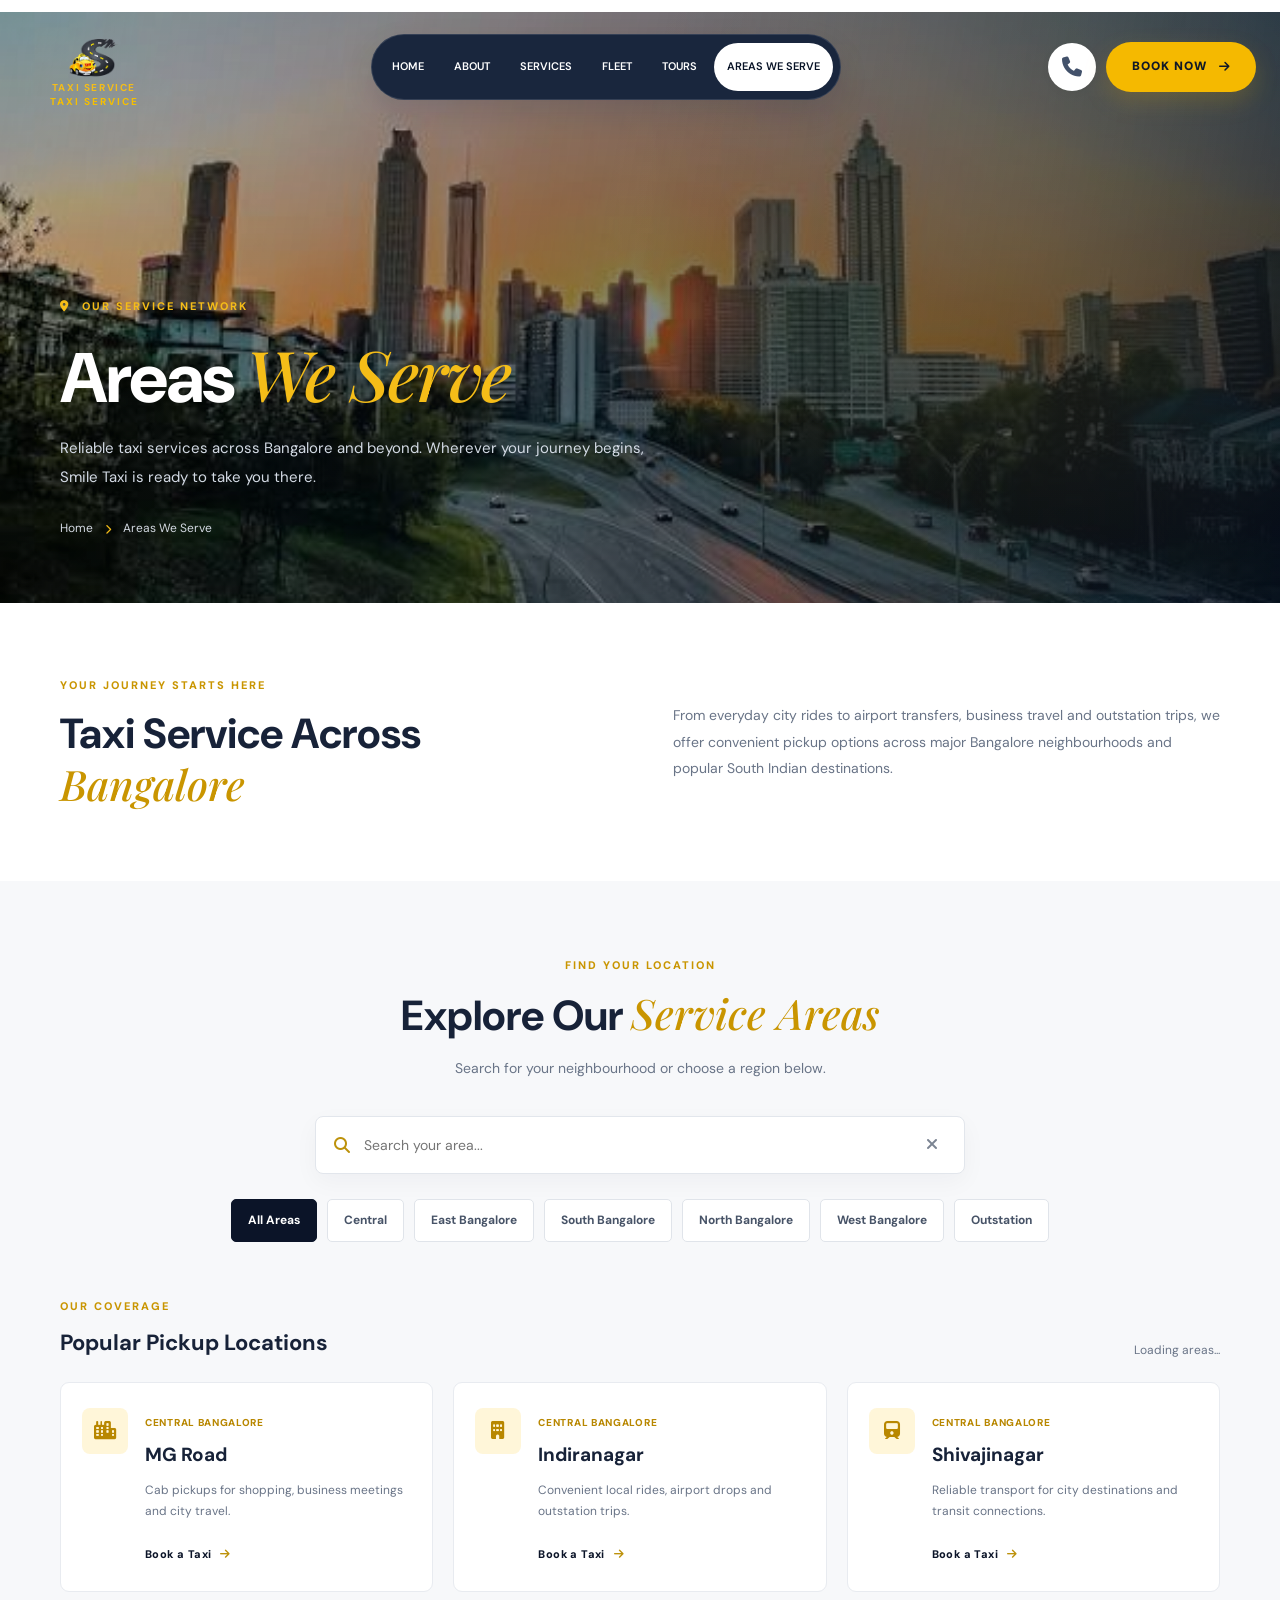
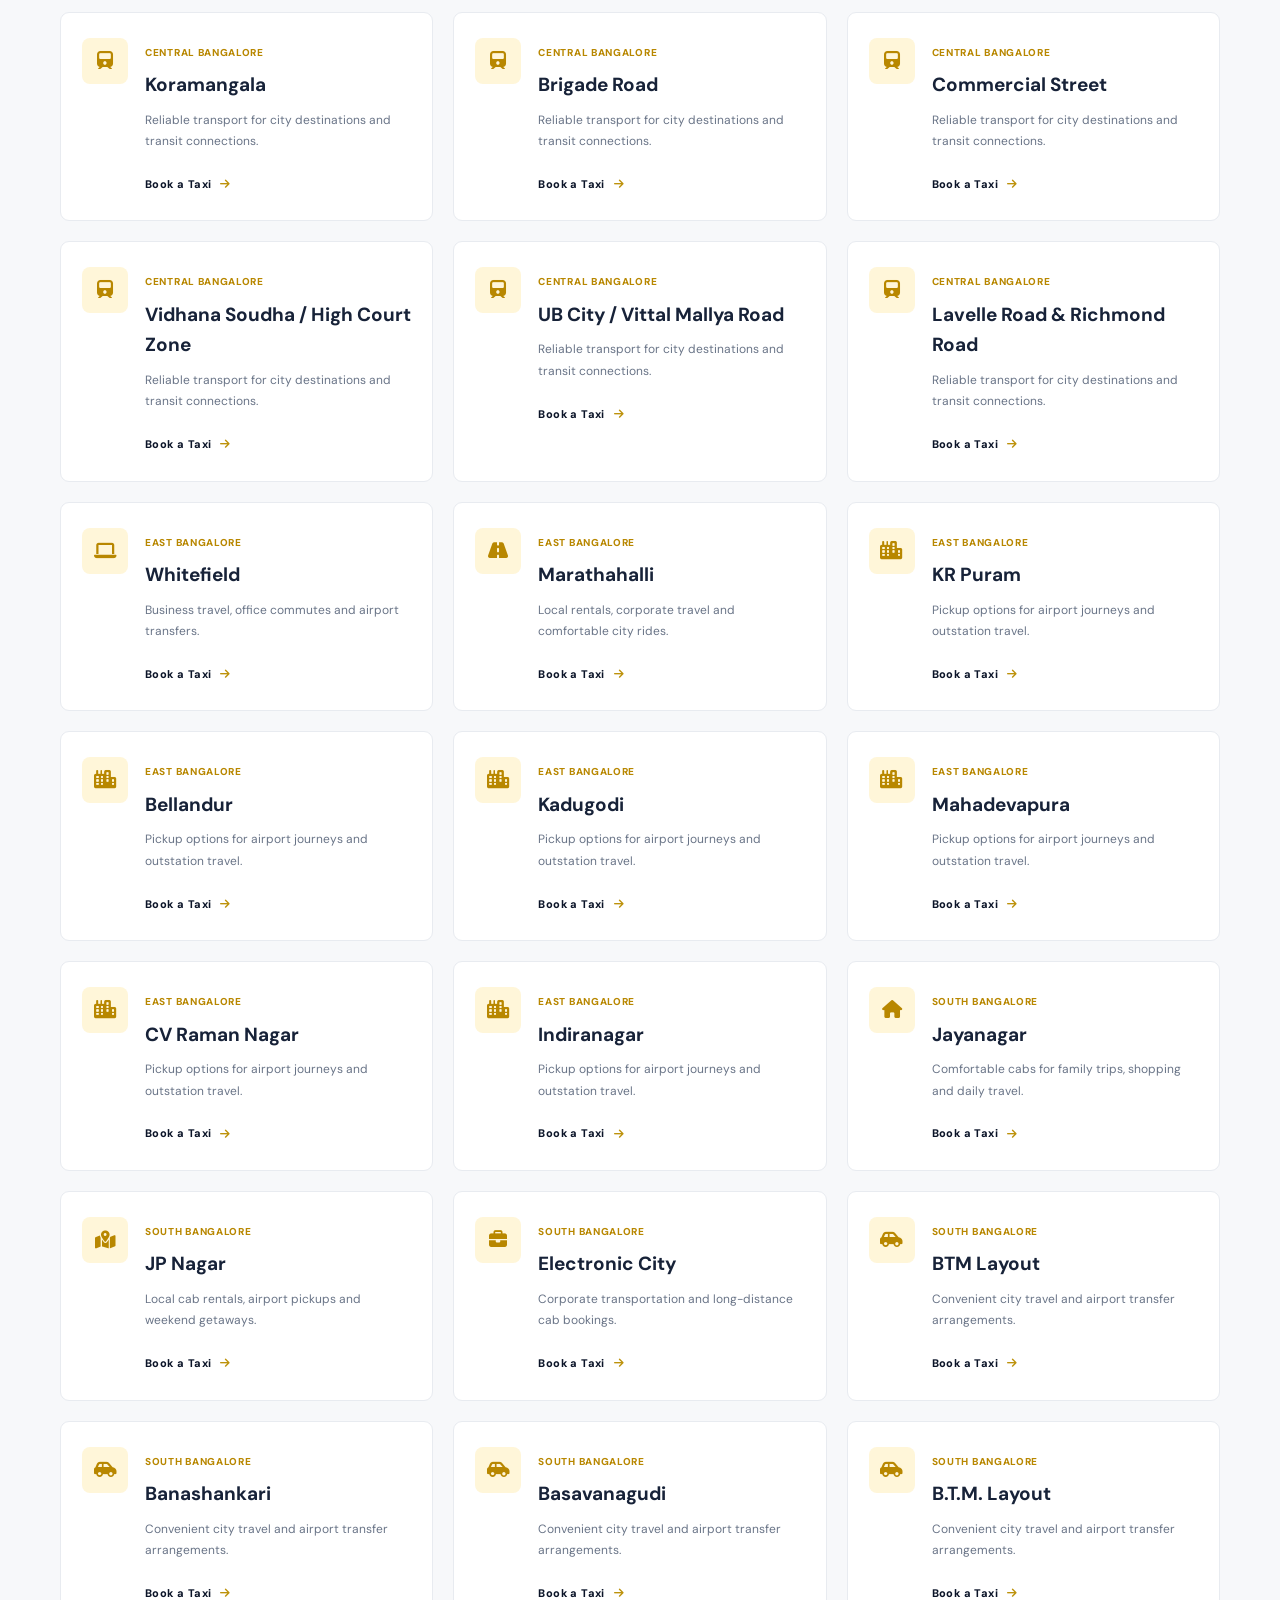
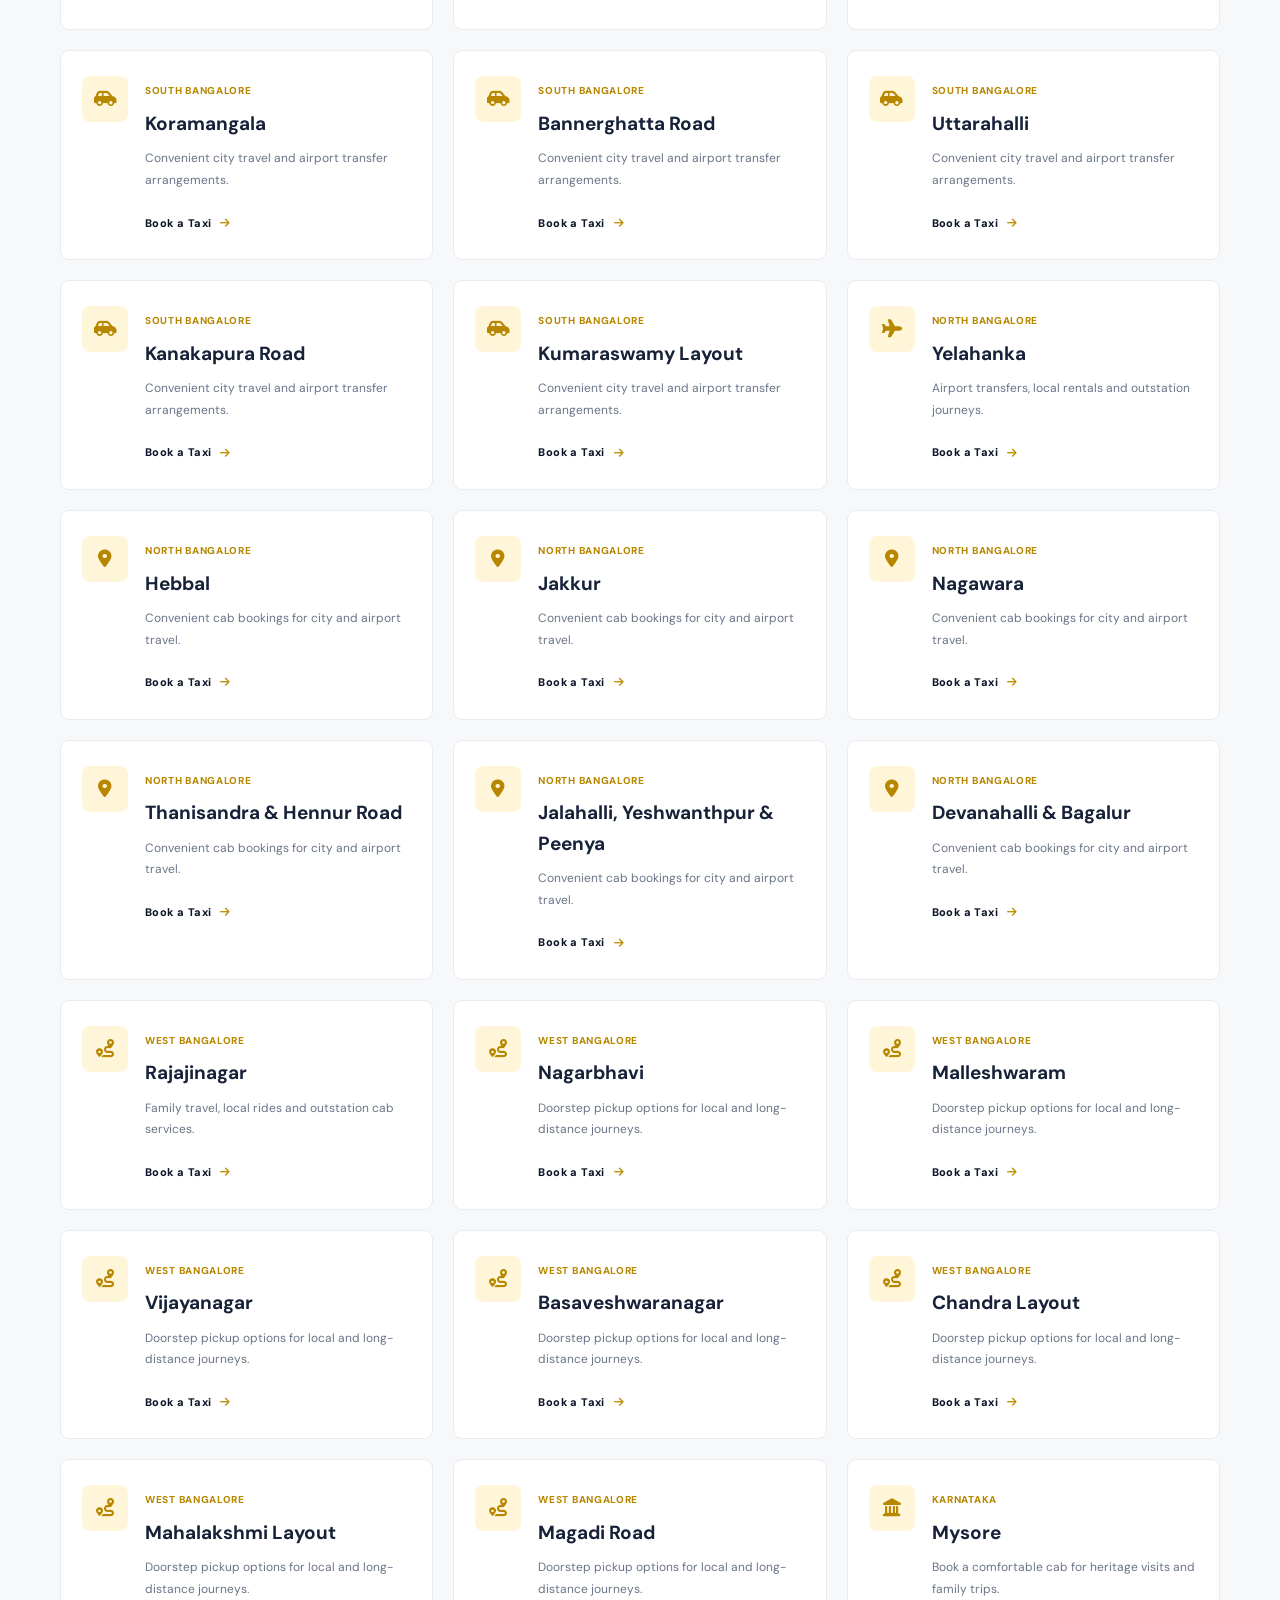
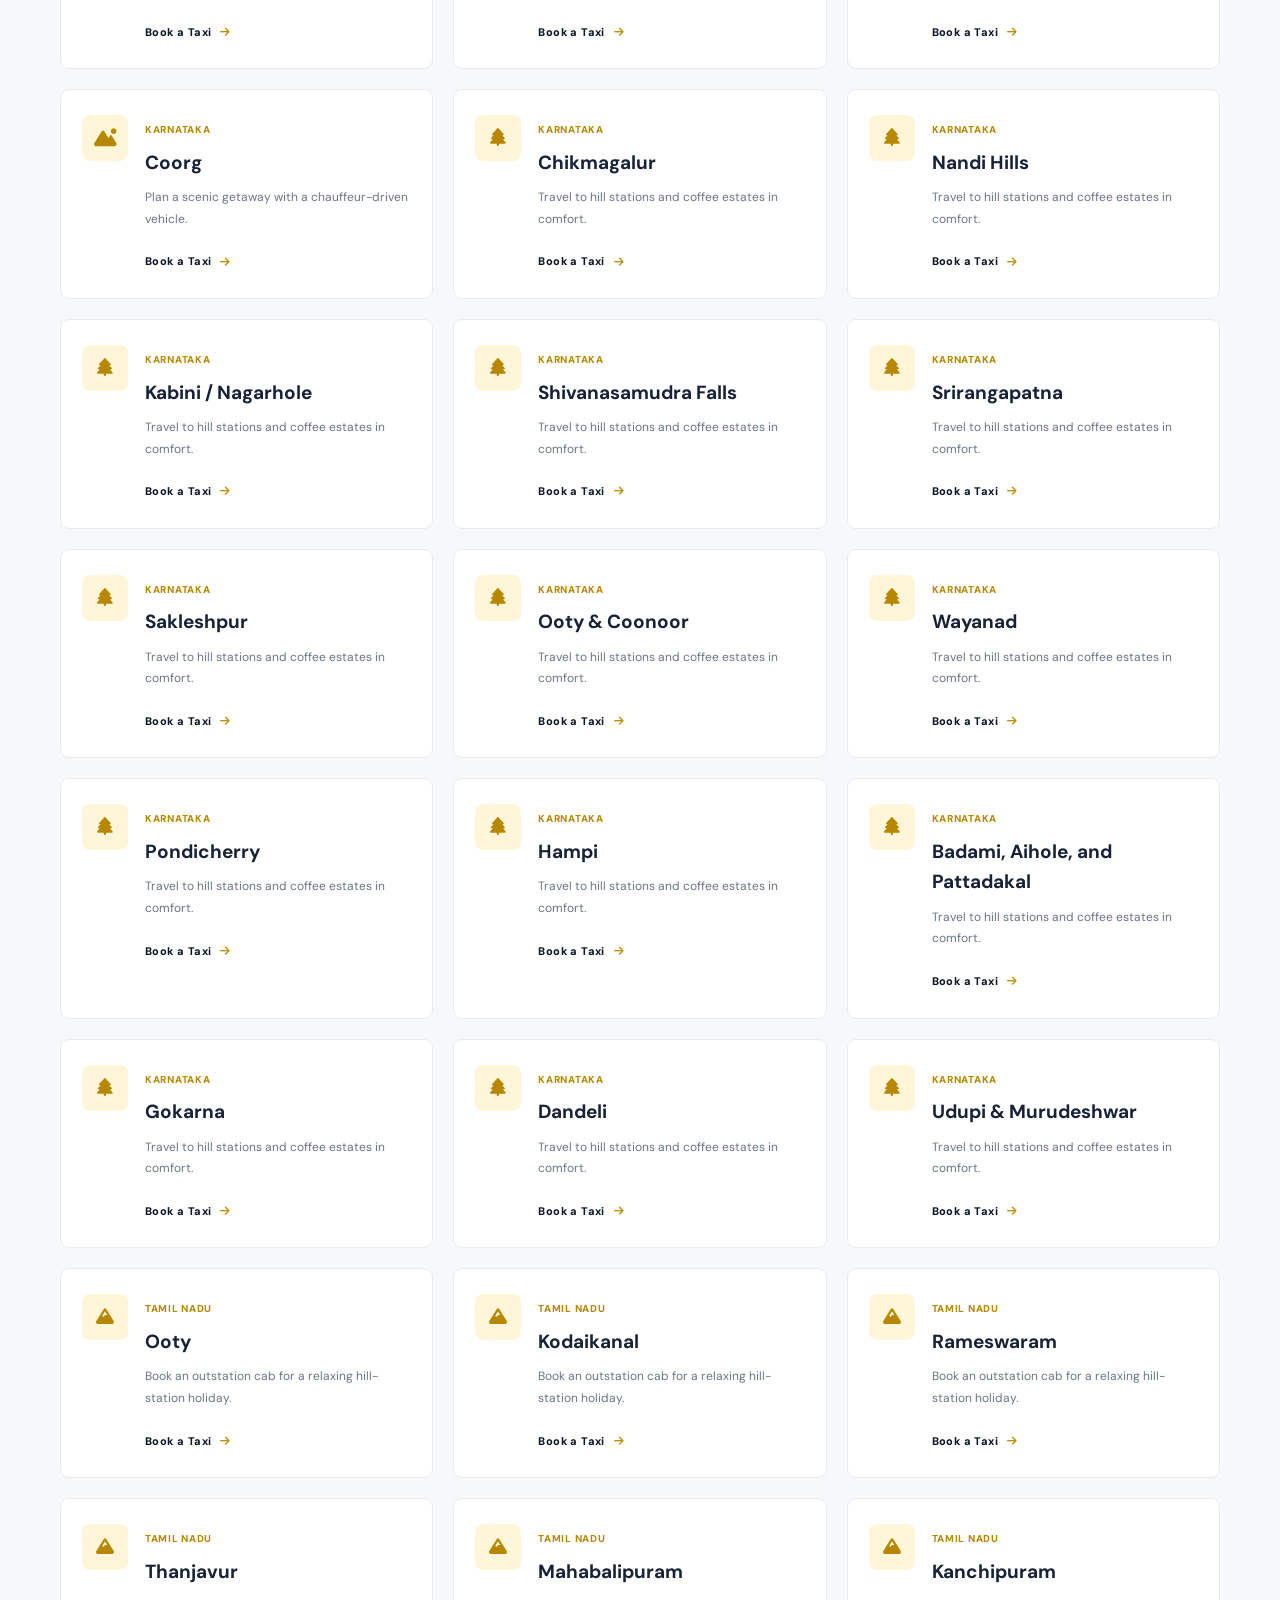
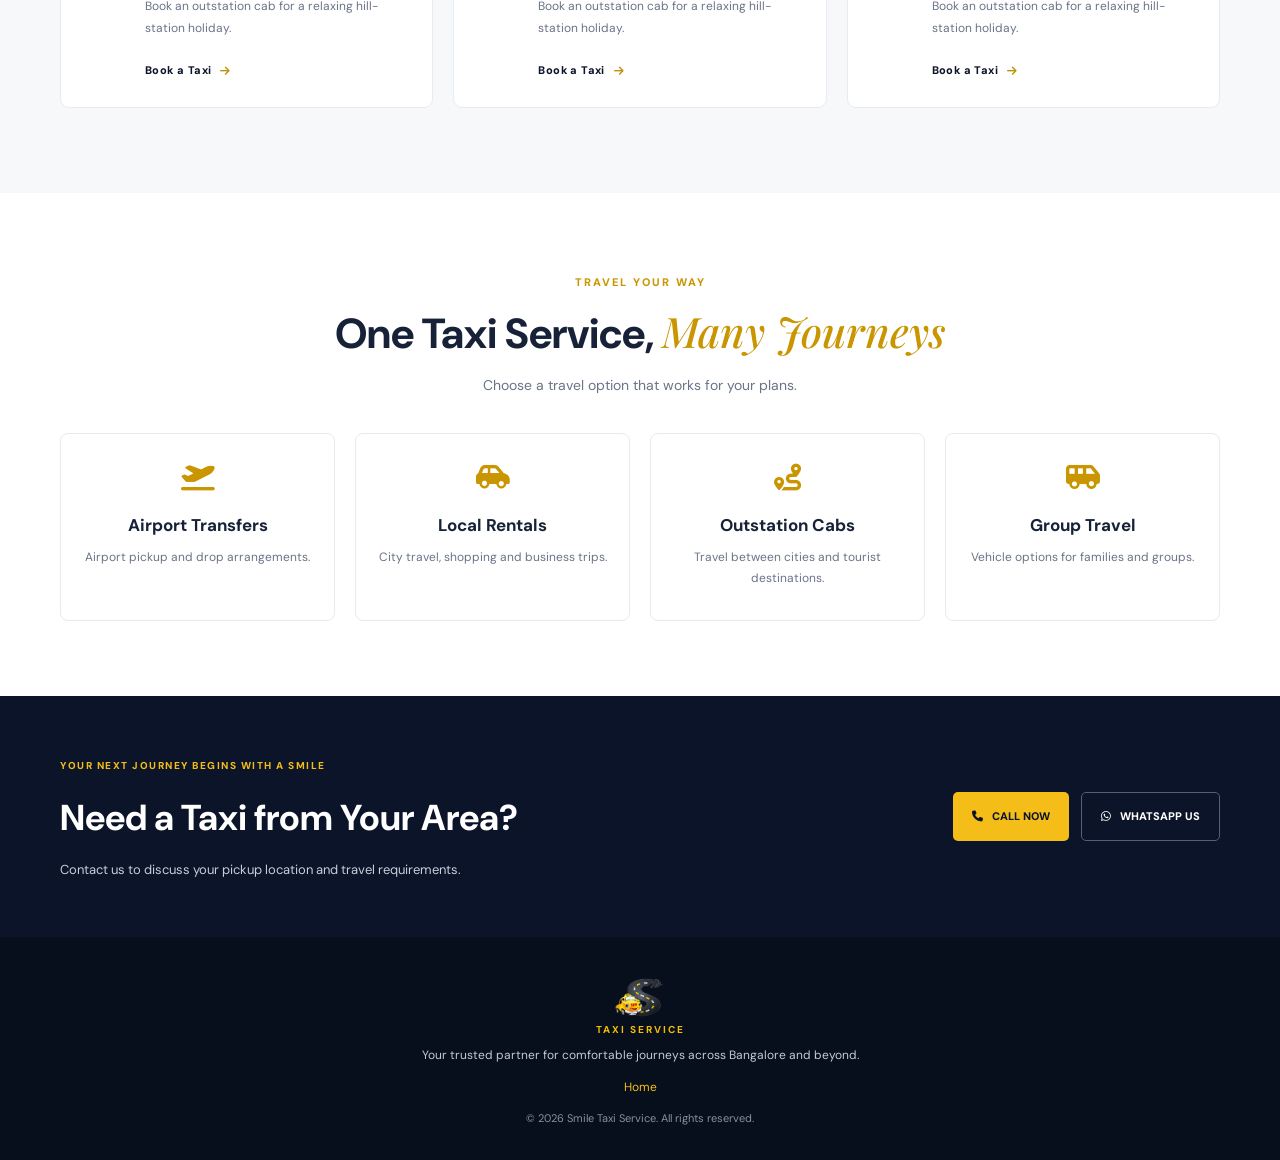
==== commit 87d4e98e: "updated" ====
--- a/areas.html
+++ b/areas.html
@@ -8,9 +8,12 @@
   <title>Service Areas | Smile Taxi Service Bangalore</title>
   <meta name="description" content="Book Smile Taxi for local travel, airport transfers and outstation journeys across Bangalore and South India.">
 
-  <link rel="stylesheet" href="/style.css">
-  <link rel="stylesheet" href="/areas.css">
-          <link rel="stylesheet" href="./header.css">
+
+<link rel="stylesheet" href="./style.css">
+<link rel="stylesheet" href="./header.css">
+<link rel="stylesheet" href="./areas.css">
+<link rel="stylesheet" href="./responsive.css">
+
 
 
   <link rel="preconnect" href="https://fonts.googleapis.com">
--- a/responsive.css
+++ b/responsive.css
@@ -0,0 +1,95 @@
+/* LOGO */
+.st-logo {
+  display: flex;
+  flex-direction: column;
+  align-items: center;
+  justify-content: center;
+  flex-shrink: 0;
+  text-decoration: none;
+  line-height: 1;
+}
+
+.st-logo img {
+  width: 100px;
+  height: 55px;
+  object-fit: contain;
+  display: block;
+}
+
+.st-logo::after {
+  content: "TAXI SERVICE";
+  display: block;
+  margin-top: 4px;
+  color: #f5bf00;
+  font-size: 10px;
+  font-weight: 700;
+  letter-spacing: 2px;
+  white-space: nowrap;
+}
+
+/* MOBILE VERSION */
+@media (max-width: 768px) {
+  .st-header-inner {
+    min-height: 70px;
+    padding: 8px 16px;
+    display: flex;
+    align-items: center;
+    justify-content: space-between;
+    gap: 10px;
+  }
+
+  .st-logo img {
+    width: 75px;
+    height: 42px;
+  }
+
+  .st-logo::after {
+    font-size: 8px;
+    letter-spacing: 1.5px;
+    margin-top: 3px;
+  }
+
+  .st-mobile-menu {
+    display: flex;
+    align-items: center;
+    justify-content: center;
+    background: transparent;
+    color: #fff;
+    border: none;
+    font-size: 25px;
+    cursor: pointer;
+    padding: 8px;
+  }
+
+  .st-header-actions {
+    display: none;
+  }
+
+  .st-nav {
+    display: none;
+    position: absolute;
+    top: 100%;
+    left: 0;
+    width: 100%;
+    padding: 18px 20px;
+    background: #0b1428;
+    flex-direction: column;
+    align-items: flex-start;
+    gap: 18px;
+    box-shadow: 0 8px 20px rgba(0, 0, 0, 0.2);
+  }
+
+  .st-nav.open {
+    display: flex;
+  }
+
+  .st-nav a {
+    display: block;
+    width: 100%;
+    color: #fff;
+    font-size: 14px;
+  }
+}
+
+
+
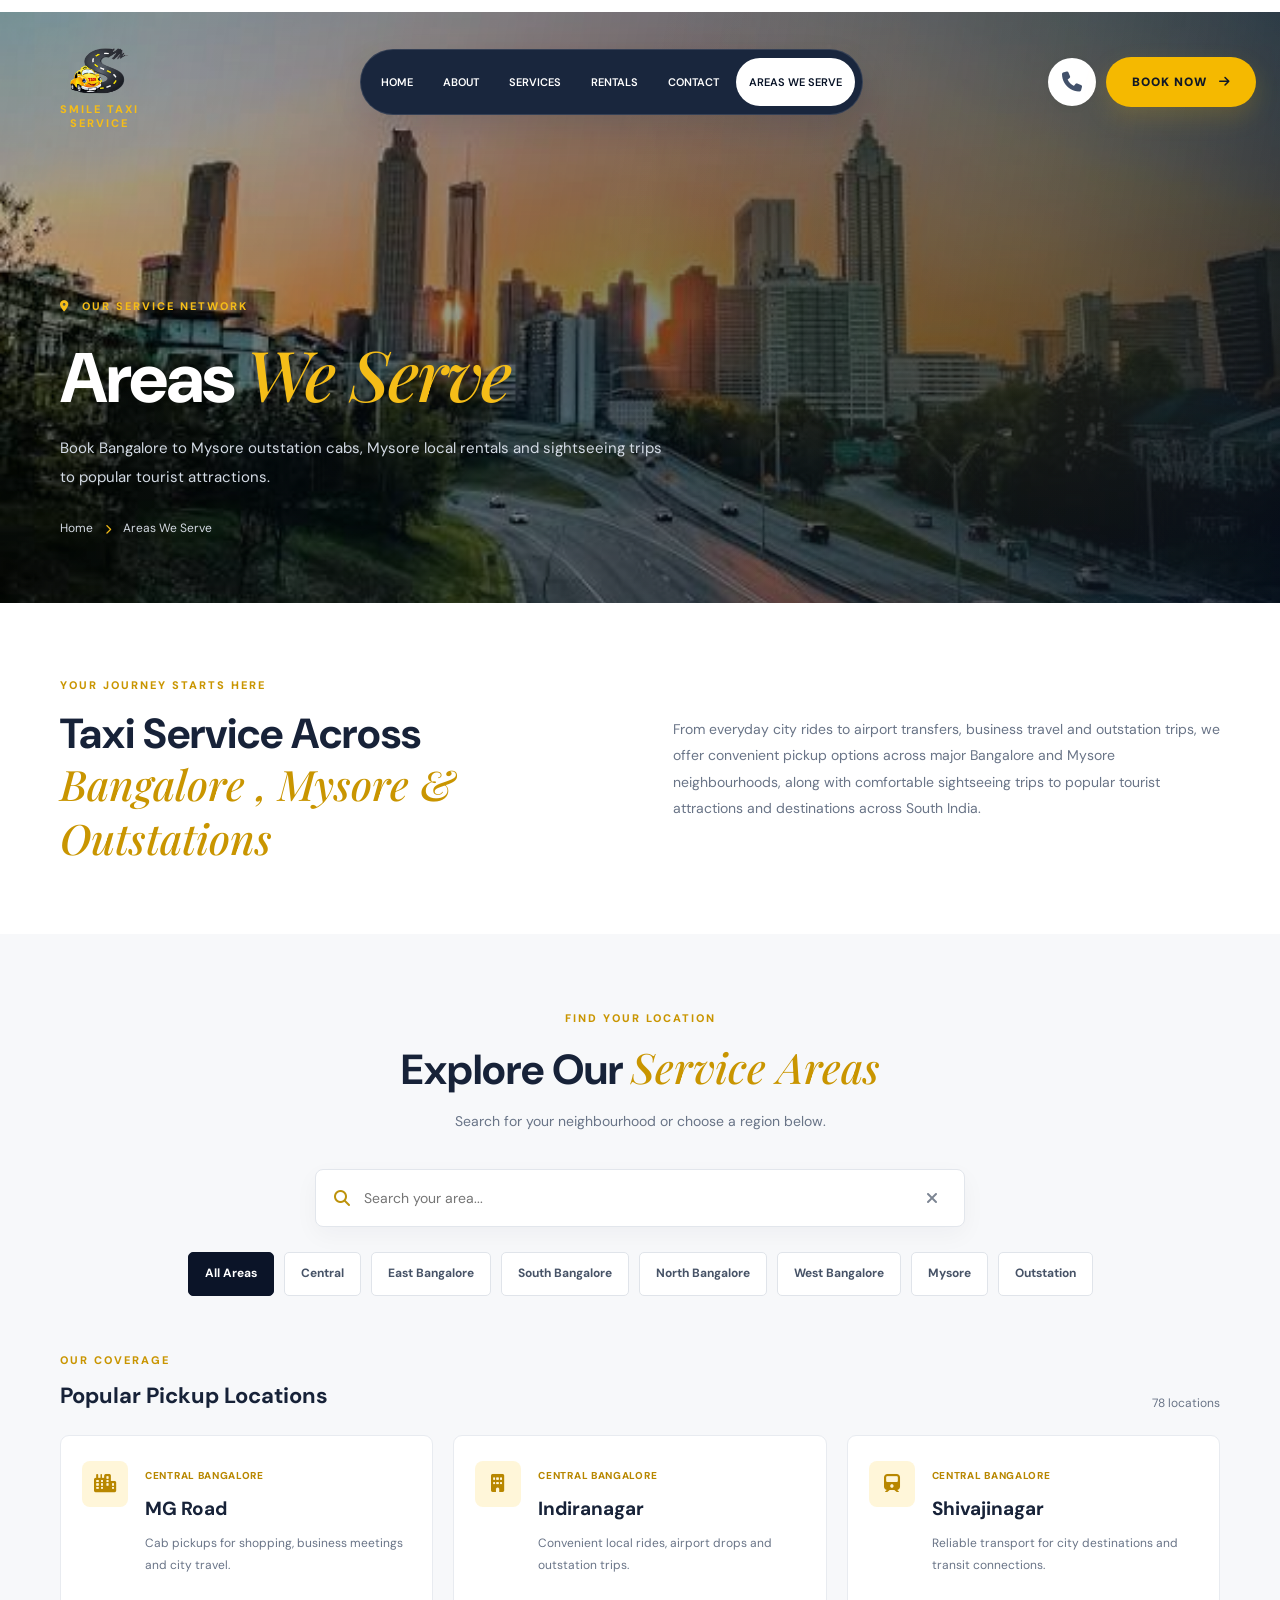
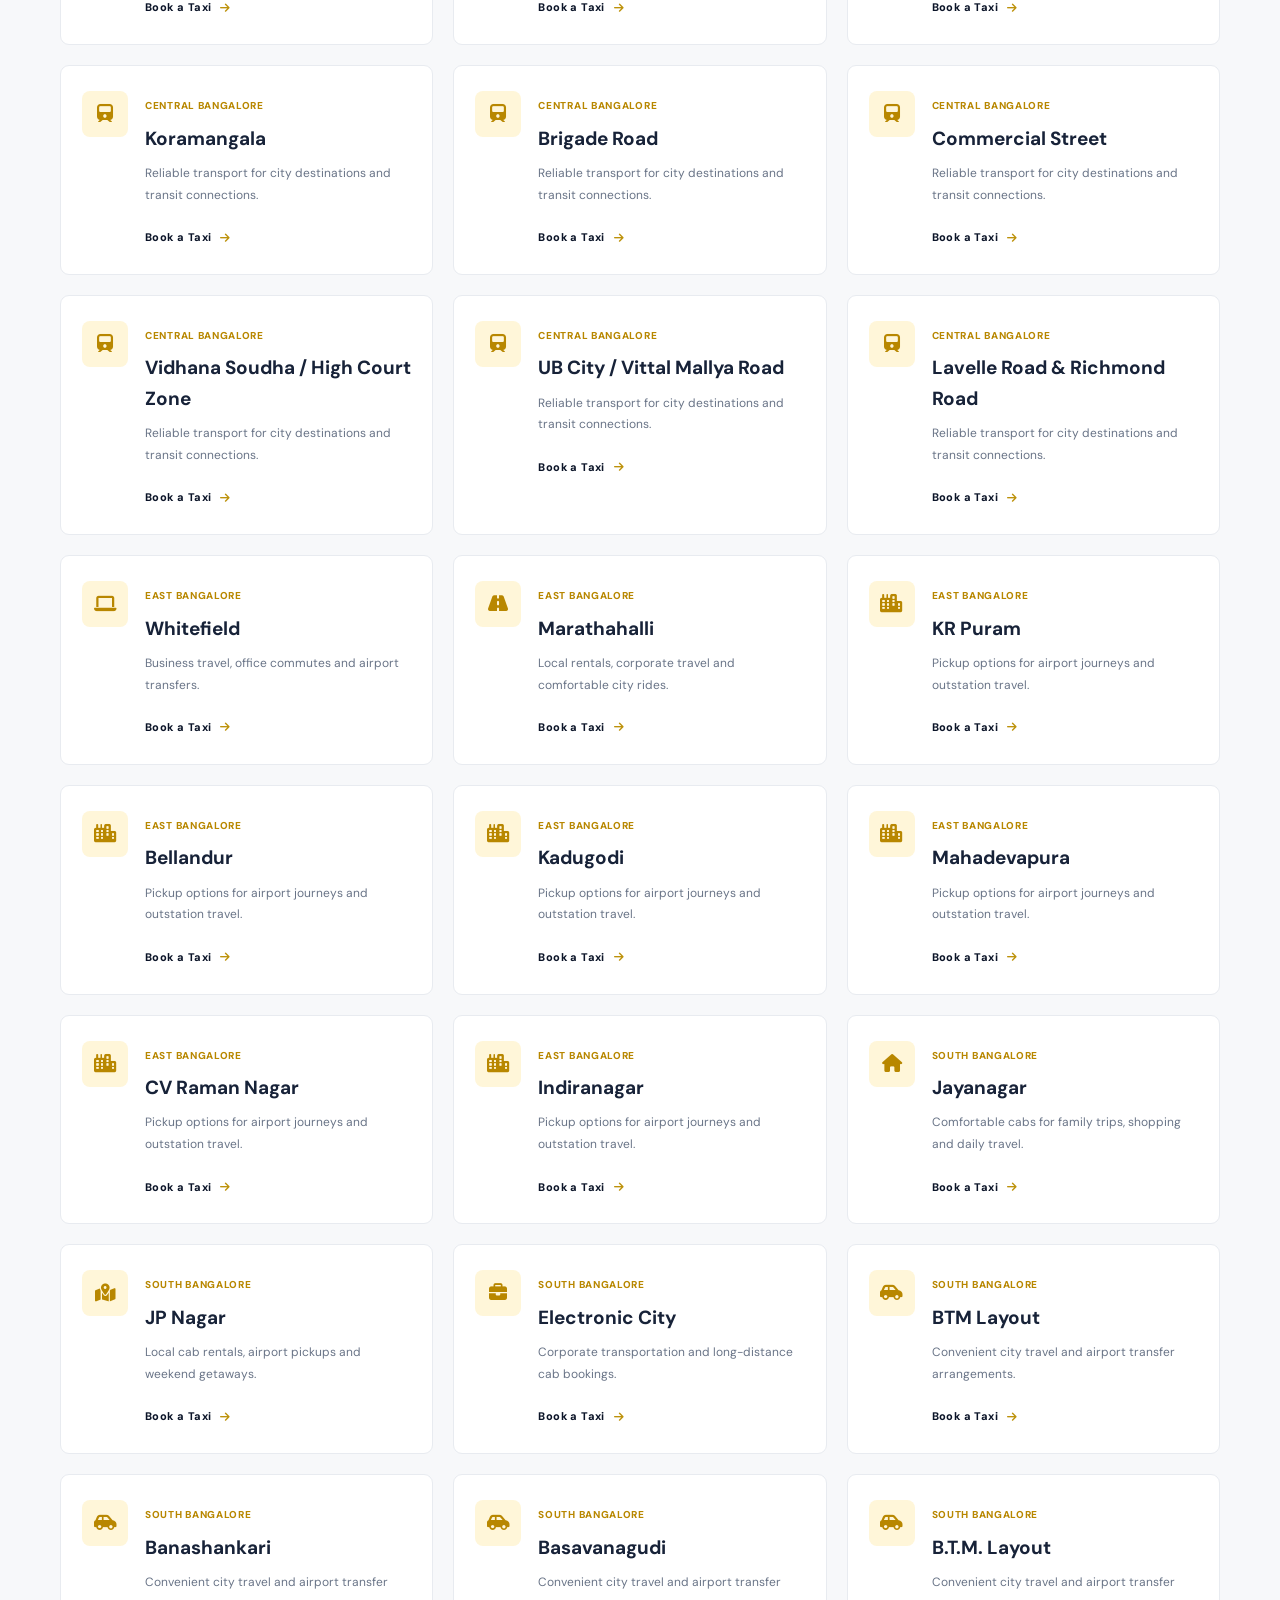
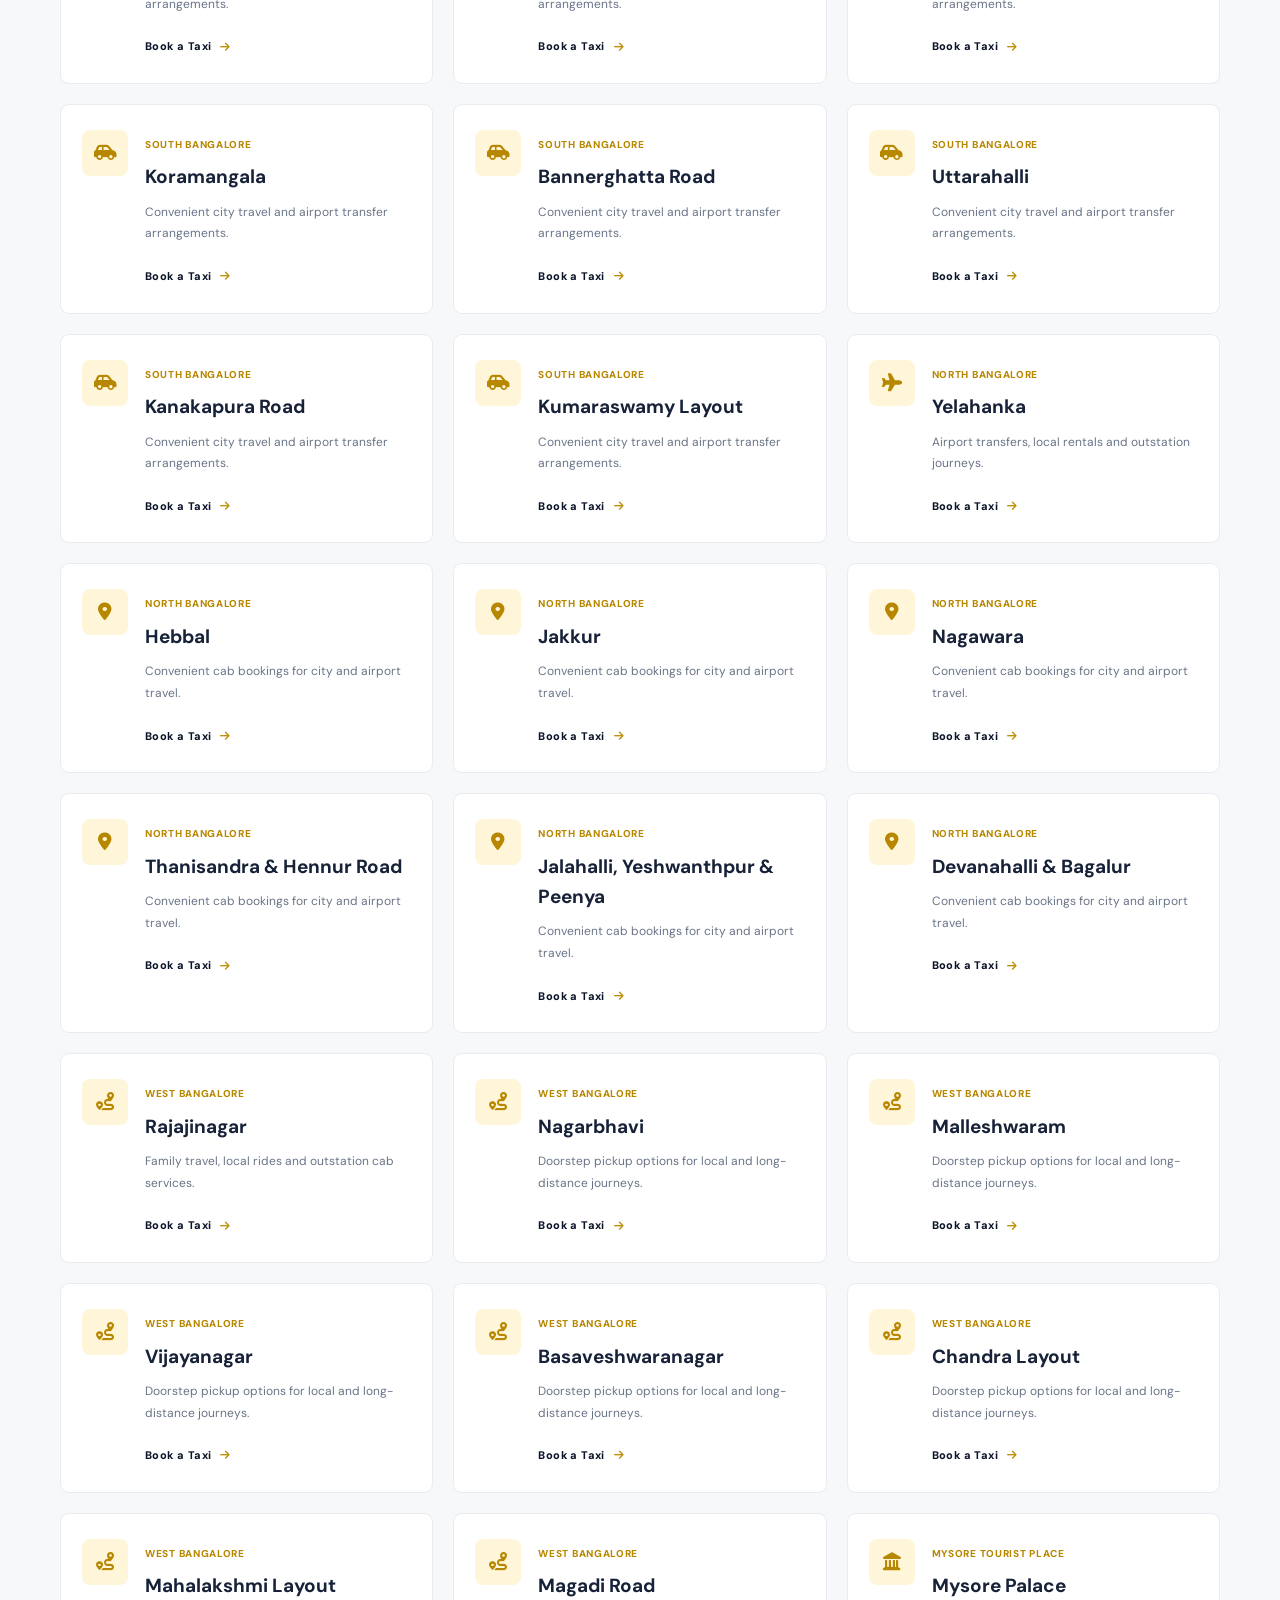
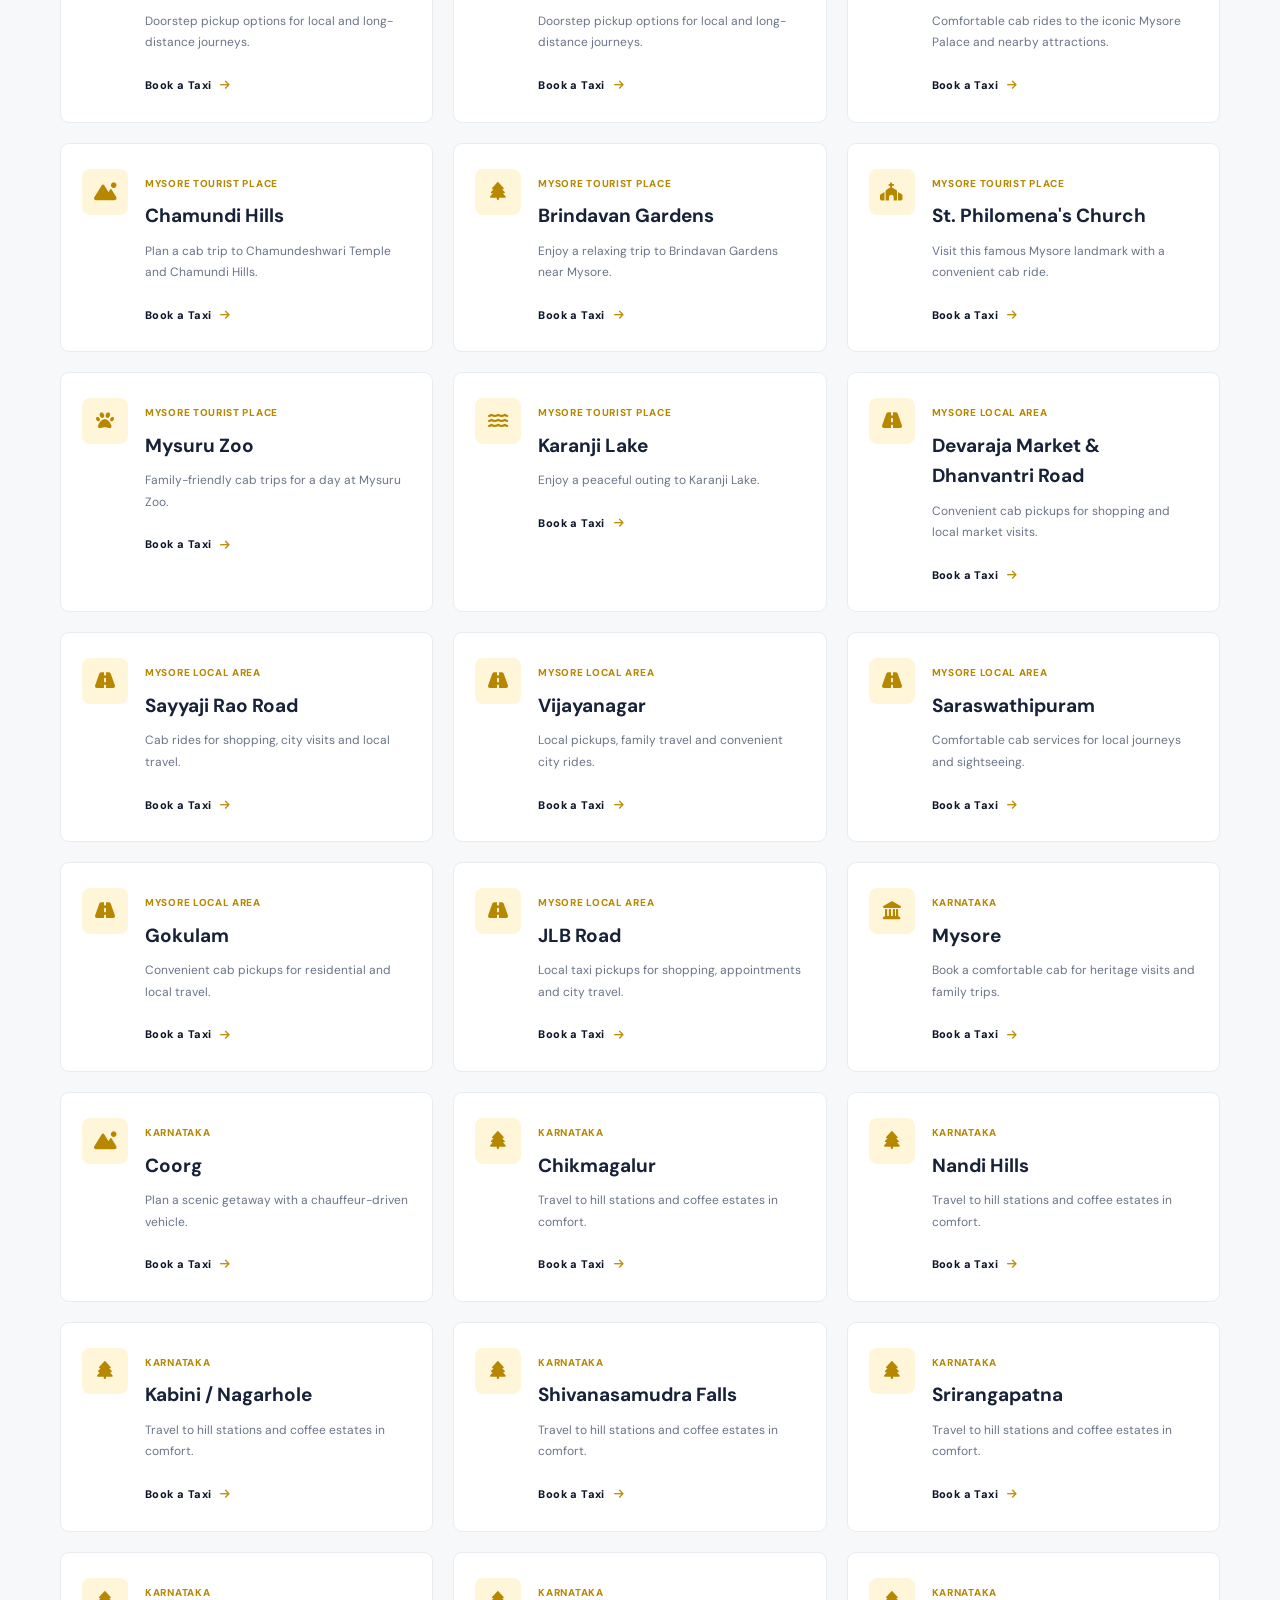
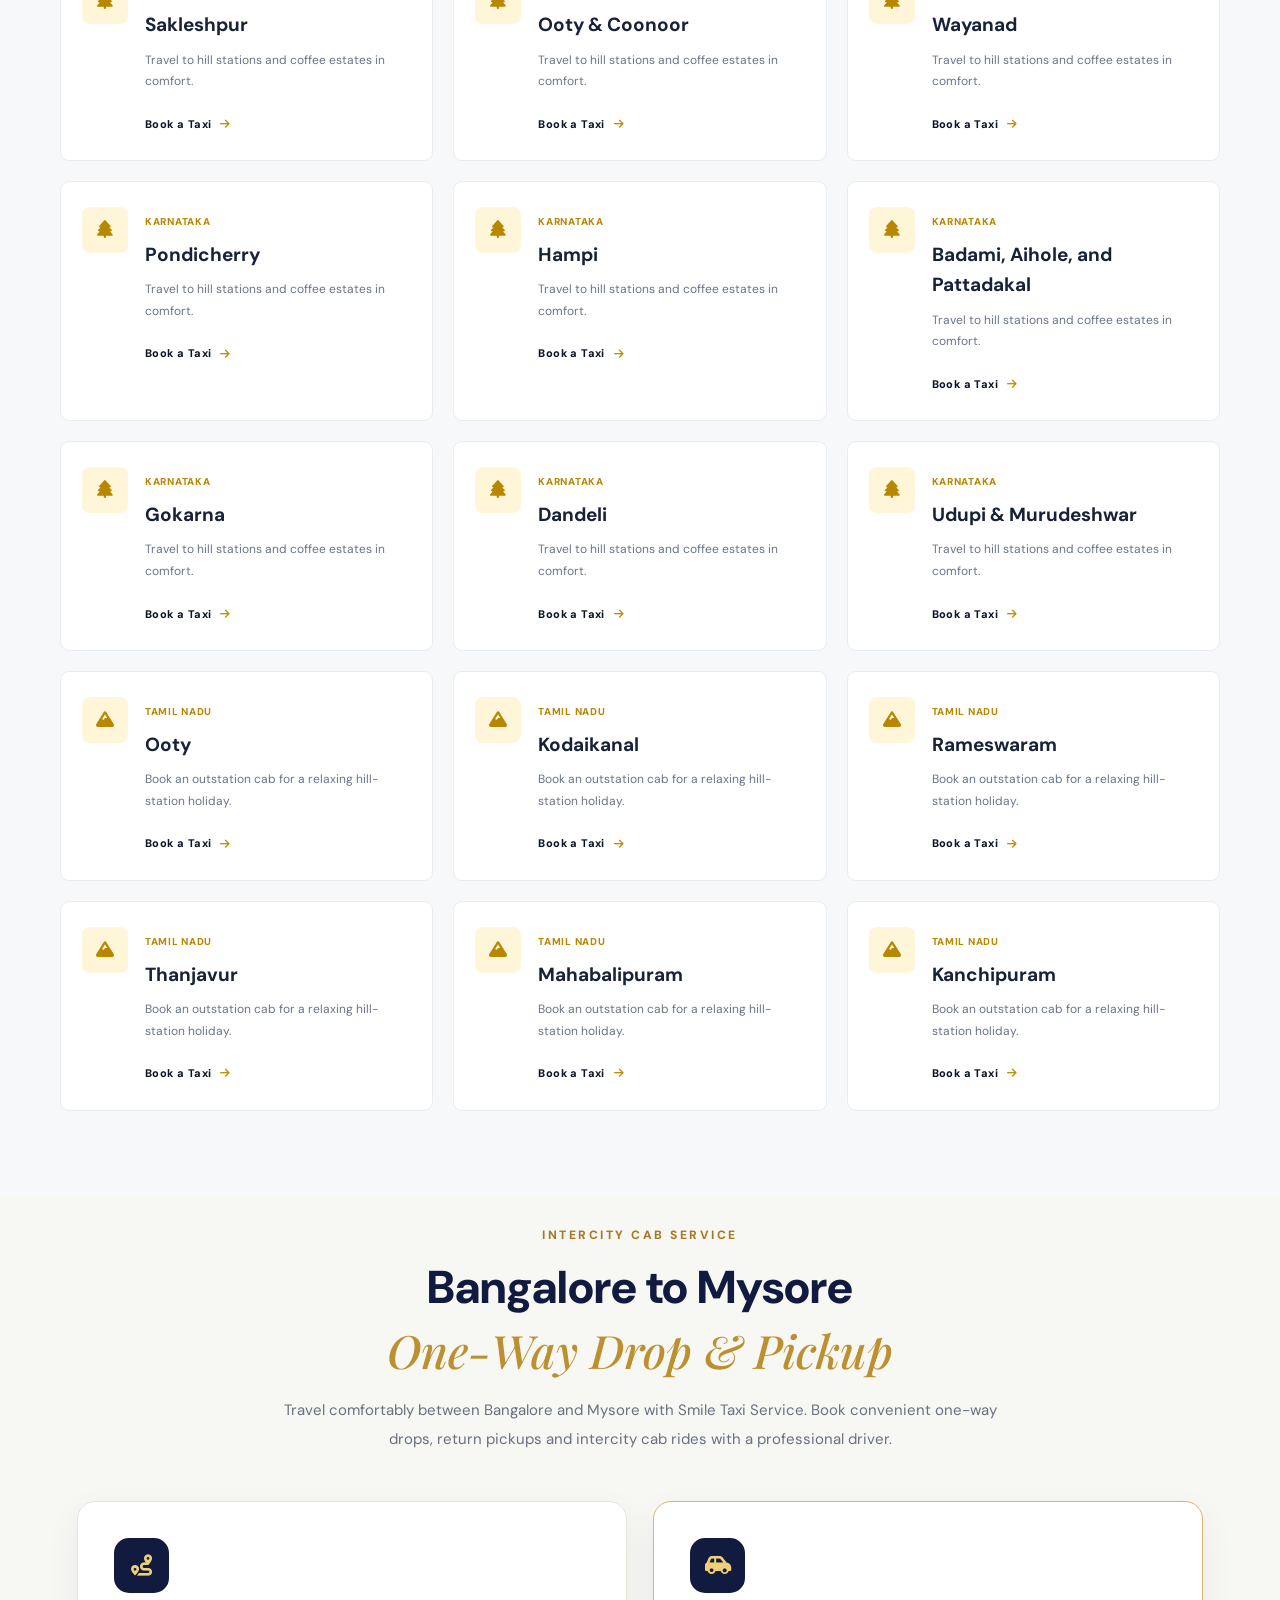
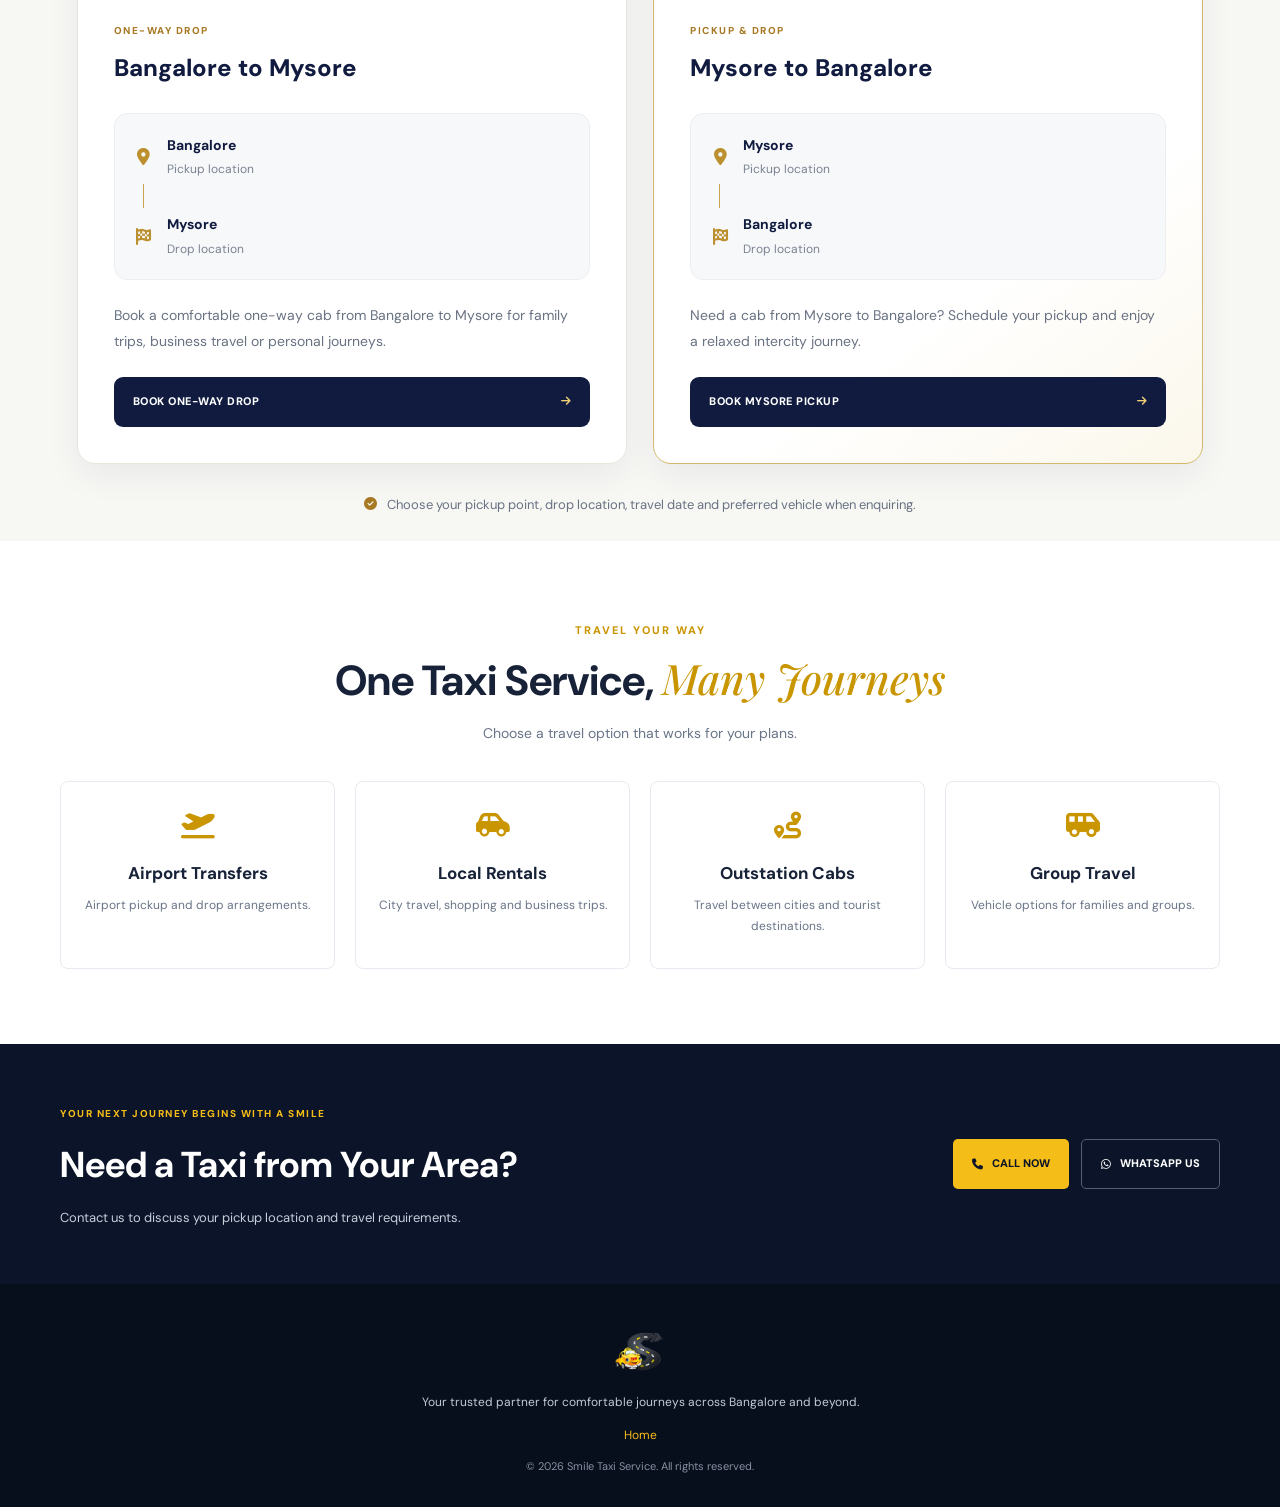
==== commit 7816f837: "updated service page" ====
--- a/areas.html
+++ b/areas.html
@@ -9,10 +9,12 @@
   <meta name="description" content="Book Smile Taxi for local travel, airport transfers and outstation journeys across Bangalore and South India.">
 
 
+
 <link rel="stylesheet" href="./style.css">
 <link rel="stylesheet" href="./header.css">
 <link rel="stylesheet" href="./areas.css">
 <link rel="stylesheet" href="./responsive.css">
+
 
 
 
@@ -43,8 +45,9 @@
       <h1>Areas <em>We Serve</em></h1>
 
       <p>
-        Reliable taxi services across Bangalore and beyond.
-        Wherever your journey begins, Smile Taxi is ready to take you there.
+  Book Bangalore to Mysore outstation cabs,
+  Mysore local rentals and sightseeing trips
+  to popular tourist attractions.
       </p>
 
       <div class="areas-breadcrumb">
@@ -55,21 +58,25 @@
     </div>
   </section>
 
-  <!-- INTRO -->
-  <section class="areas-intro">
-    <div class="areas-intro-inner">
-      <div>
-        <span class="areas-label">YOUR JOURNEY STARTS HERE</span>
-        <h2>Taxi Service Across <em>Bangalore</em></h2>
-      </div>
-
-      <p>
-        From everyday city rides to airport transfers, business travel
-        and outstation trips, we offer convenient pickup options across
-        major Bangalore neighbourhoods and popular South Indian destinations.
-      </p>
+ 
+<!-- INTRO -->
+<section class="areas-intro">
+  <div class="areas-intro-inner">
+    <div>
+      <span class="areas-label">YOUR JOURNEY STARTS HERE</span>
+      <h2>Taxi Service Across <em>Bangalore , Mysore & Outstations</em></h2>
     </div>
-  </section>
+
+    <p>
+      From everyday city rides to airport transfers, business travel
+      and outstation trips, we offer convenient pickup options across
+      major Bangalore and Mysore neighbourhoods, along with comfortable
+      sightseeing trips to popular tourist attractions and destinations
+      across South India.
+    </p>
+  </div>
+</section>
+
 
   <!-- SEARCH AND AREAS -->
   <section class="areas-directory">
@@ -98,8 +105,12 @@
       <button class="area-filter" data-region="east">East Bangalore</button>
       <button class="area-filter" data-region="south">South Bangalore</button>
       <button class="area-filter" data-region="north">North Bangalore</button>
-      <button class="area-filter" data-region="west">West Bangalore</button>
-      <button class="area-filter" data-region="outstation">Outstation</button>
+
+<button class="area-filter" data-region="west">West Bangalore</button>
+<button class="area-filter" data-region="mysore">Mysore</button>
+<button class="area-filter" data-region="outstation">Outstation</button>
+
+
     </div>
 
     <div class="areas-results">
@@ -557,6 +568,131 @@
         </div>
       </article>
 
+
+
+<!-- MYSORE -->
+<article class="area-card" data-region="mysore">
+  <div class="area-card-icon"><i class="fa-solid fa-landmark"></i></div>
+  <div class="area-card-content">
+    <span>Mysore Tourist Place</span>
+    <h3>Mysore Palace</h3>
+    <p>Comfortable cab rides to the iconic Mysore Palace and nearby attractions.</p>
+    <a href="tel:+919019993283">Book a Taxi <i class="fa-solid fa-arrow-right"></i></a>
+  </div>
+</article>
+
+<article class="area-card" data-region="mysore">
+  <div class="area-card-icon"><i class="fa-solid fa-mountain-sun"></i></div>
+  <div class="area-card-content">
+    <span>Mysore Tourist Place</span>
+    <h3>Chamundi Hills</h3>
+    <p>Plan a cab trip to Chamundeshwari Temple and Chamundi Hills.</p>
+    <a href="tel:+919019993283">Book a Taxi <i class="fa-solid fa-arrow-right"></i></a>
+  </div>
+</article>
+
+<article class="area-card" data-region="mysore">
+  <div class="area-card-icon"><i class="fa-solid fa-tree"></i></div>
+  <div class="area-card-content">
+    <span>Mysore Tourist Place</span>
+    <h3>Brindavan Gardens</h3>
+    <p>Enjoy a relaxing trip to Brindavan Gardens near Mysore.</p>
+    <a href="tel:+919019993283">Book a Taxi <i class="fa-solid fa-arrow-right"></i></a>
+  </div>
+</article>
+
+<article class="area-card" data-region="mysore">
+  <div class="area-card-icon"><i class="fa-solid fa-church"></i></div>
+  <div class="area-card-content">
+    <span>Mysore Tourist Place</span>
+    <h3>St. Philomena's Church</h3>
+    <p>Visit this famous Mysore landmark with a convenient cab ride.</p>
+    <a href="tel:+919019993283">Book a Taxi <i class="fa-solid fa-arrow-right"></i></a>
+  </div>
+</article>
+
+<article class="area-card" data-region="mysore">
+  <div class="area-card-icon"><i class="fa-solid fa-paw"></i></div>
+  <div class="area-card-content">
+    <span>Mysore Tourist Place</span>
+    <h3>Mysuru Zoo</h3>
+    <p>Family-friendly cab trips for a day at Mysuru Zoo.</p>
+    <a href="tel:+919019993283">Book a Taxi <i class="fa-solid fa-arrow-right"></i></a>
+  </div>
+</article>
+
+<article class="area-card" data-region="mysore">
+  <div class="area-card-icon"><i class="fa-solid fa-water"></i></div>
+  <div class="area-card-content">
+    <span>Mysore Tourist Place</span>
+    <h3>Karanji Lake</h3>
+    <p>Enjoy a peaceful outing to Karanji Lake.</p>
+    <a href="tel:+919019993283">Book a Taxi <i class="fa-solid fa-arrow-right"></i></a>
+  </div>
+</article>
+
+<!-- MYSORE FAMOUS STREETS & LOCAL AREAS -->
+<article class="area-card" data-region="mysore">
+  <div class="area-card-icon"><i class="fa-solid fa-road"></i></div>
+  <div class="area-card-content">
+    <span>Mysore Local Area</span>
+    <h3>Devaraja Market & Dhanvantri Road</h3>
+    <p>Convenient cab pickups for shopping and local market visits.</p>
+    <a href="tel:+919019993283">Book a Taxi <i class="fa-solid fa-arrow-right"></i></a>
+  </div>
+</article>
+
+<article class="area-card" data-region="mysore">
+  <div class="area-card-icon"><i class="fa-solid fa-road"></i></div>
+  <div class="area-card-content">
+    <span>Mysore Local Area</span>
+    <h3>Sayyaji Rao Road</h3>
+    <p>Cab rides for shopping, city visits and local travel.</p>
+    <a href="tel:+919019993283">Book a Taxi <i class="fa-solid fa-arrow-right"></i></a>
+  </div>
+</article>
+
+<article class="area-card" data-region="mysore">
+  <div class="area-card-icon"><i class="fa-solid fa-road"></i></div>
+  <div class="area-card-content">
+    <span>Mysore Local Area</span>
+    <h3>Vijayanagar</h3>
+    <p>Local pickups, family travel and convenient city rides.</p>
+    <a href="tel:+919019993283">Book a Taxi <i class="fa-solid fa-arrow-right"></i></a>
+  </div>
+</article>
+
+<article class="area-card" data-region="mysore">
+  <div class="area-card-icon"><i class="fa-solid fa-road"></i></div>
+  <div class="area-card-content">
+    <span>Mysore Local Area</span>
+    <h3>Saraswathipuram</h3>
+    <p>Comfortable cab services for local journeys and sightseeing.</p>
+    <a href="tel:+919019993283">Book a Taxi <i class="fa-solid fa-arrow-right"></i></a>
+  </div>
+</article>
+
+<article class="area-card" data-region="mysore">
+  <div class="area-card-icon"><i class="fa-solid fa-road"></i></div>
+  <div class="area-card-content">
+    <span>Mysore Local Area</span>
+    <h3>Gokulam</h3>
+    <p>Convenient cab pickups for residential and local travel.</p>
+    <a href="tel:+919019993283">Book a Taxi <i class="fa-solid fa-arrow-right"></i></a>
+  </div>
+</article>
+
+<article class="area-card" data-region="mysore">
+  <div class="area-card-icon"><i class="fa-solid fa-road"></i></div>
+  <div class="area-card-content">
+    <span>Mysore Local Area</span>
+    <h3>JLB Road</h3>
+    <p>Local taxi pickups for shopping, appointments and city travel.</p>
+    <a href="tel:+919019993283">Book a Taxi <i class="fa-solid fa-arrow-right"></i></a>
+  </div>
+</article>
+
+
       <!-- OUTSTATION -->
       <article class="area-card" data-region="outstation">
         <div class="area-card-icon"><i class="fa-solid fa-landmark"></i></div>
@@ -787,6 +923,146 @@
       <a href="tel:+919019993283">Contact Smile Taxi</a>
     </div>
   </section>
+
+
+
+<!-- ===============================
+ BANGALORE - MYSORE ONE WAY CABS
+================================ -->
+
+<section class="mysore-route-section">
+
+    <div class="mysore-route-container">
+
+        <div class="mysore-route-heading">
+            <span class="mysore-eyebrow">
+                INTERCITY CAB SERVICE
+            </span>
+
+            <h2>
+                Bangalore to Mysore
+                <em>One-Way Drop & Pickup</em>
+            </h2>
+
+            <p>
+                Travel comfortably between Bangalore and Mysore
+                with Smile Taxi Service. Book convenient one-way
+                drops, return pickups and intercity cab rides
+                with a professional driver.
+            </p>
+        </div>
+
+        <div class="mysore-route-grid">
+
+            <!-- BANGALORE TO MYSORE -->
+            <article class="mysore-route-card">
+
+                <div class="mysore-route-icon">
+                    <i class="fa-solid fa-route"></i>
+                </div>
+
+                <span class="mysore-route-tag">
+                    ONE-WAY DROP
+                </span>
+
+                <h3>Bangalore to Mysore</h3>
+
+                <div class="mysore-route-path">
+                    <div>
+                        <i class="fa-solid fa-location-dot"></i>
+                        <span>
+                            <strong>Bangalore</strong>
+                            <small>Pickup location</small>
+                        </span>
+                    </div>
+
+                    <span class="mysore-route-line"></span>
+
+                    <div>
+                        <i class="fa-solid fa-flag-checkered"></i>
+                        <span>
+                            <strong>Mysore</strong>
+                            <small>Drop location</small>
+                        </span>
+                    </div>
+                </div>
+
+                <p>
+                    Book a comfortable one-way cab from Bangalore
+                    to Mysore for family trips, business travel
+                    or personal journeys.
+                </p>
+
+                <a href="./enquiry.html?route=bangalore-to-mysore"
+                   class="mysore-route-btn">
+                    BOOK ONE-WAY DROP
+                    <i class="fa-solid fa-arrow-right"></i>
+                </a>
+
+            </article>
+
+
+            <!-- MYSORE TO BANGALORE -->
+            <article class="mysore-route-card featured">
+
+                <div class="mysore-route-icon">
+                    <i class="fa-solid fa-car-side"></i>
+                </div>
+
+                <span class="mysore-route-tag">
+                    PICKUP & DROP
+                </span>
+
+                <h3>Mysore to Bangalore</h3>
+
+                <div class="mysore-route-path">
+                    <div>
+                        <i class="fa-solid fa-location-dot"></i>
+                        <span>
+                            <strong>Mysore</strong>
+                            <small>Pickup location</small>
+                        </span>
+                    </div>
+
+                    <span class="mysore-route-line"></span>
+
+                    <div>
+                        <i class="fa-solid fa-flag-checkered"></i>
+                        <span>
+                            <strong>Bangalore</strong>
+                            <small>Drop location</small>
+                        </span>
+                    </div>
+                </div>
+
+                <p>
+                    Need a cab from Mysore to Bangalore?
+                    Schedule your pickup and enjoy a relaxed
+                    intercity journey.
+                </p>
+
+                <a href="./enquiry.html?route=mysore-to-bangalore"
+                   class="mysore-route-btn">
+                    BOOK MYSORE PICKUP
+                    <i class="fa-solid fa-arrow-right"></i>
+                </a>
+
+            </article>
+
+        </div>
+
+        <div class="mysore-route-note">
+            <i class="fa-solid fa-circle-check"></i>
+            <span>
+                Choose your pickup point, drop location,
+                travel date and preferred vehicle when enquiring.
+            </span>
+        </div>
+
+    </div>
+
+</section>
+
 
   <!-- SERVICES -->
   <section class="areas-services">
@@ -867,6 +1143,88 @@
         });
     }
 });
+
+
 </script>
+
+
+
+<script>
+document.addEventListener("DOMContentLoaded", function () {
+    const grid = document.getElementById("areasGrid");
+    const search = document.getElementById("areaSearch");
+    const clearBtn = document.getElementById("clearSearch");
+    const count = document.getElementById("areaCount");
+    const empty = document.getElementById("areasEmpty");
+    const filters = document.querySelectorAll(".area-filter");
+
+    if (!grid || !search || !count) {
+        console.error("Areas page elements are missing.");
+        return;
+    }
+
+    const cards = Array.from(grid.querySelectorAll(".area-card"));
+    let activeRegion = "all";
+
+    function updateAreas() {
+        const keyword = search.value.trim().toLowerCase();
+        let visible = 0;
+
+        cards.forEach(card => {
+            const region = card.dataset.region;
+            const text = card.textContent.toLowerCase();
+
+            const matchesRegion =
+                activeRegion === "all" ||
+                region === activeRegion;
+
+            const matchesSearch =
+                text.includes(keyword);
+
+            const show = matchesRegion && matchesSearch;
+
+            card.hidden = !show;
+
+            if (show) visible++;
+        });
+
+        count.textContent =
+            visible + (visible === 1 ? " location" : " locations");
+
+        if (empty) {
+            empty.hidden = visible !== 0;
+        }
+    }
+
+    filters.forEach(button => {
+        button.addEventListener("click", function () {
+            activeRegion = this.dataset.region;
+
+            filters.forEach(btn => {
+                btn.classList.toggle("active", btn === this);
+                btn.setAttribute(
+                    "aria-pressed",
+                    btn === this ? "true" : "false"
+                );
+            });
+
+            updateAreas();
+        });
+    });
+
+    search.addEventListener("input", updateAreas);
+
+    if (clearBtn) {
+        clearBtn.addEventListener("click", function () {
+            search.value = "";
+            updateAreas();
+            search.focus();
+        });
+    }
+
+    updateAreas();
+});
+</script>
+
 </body>
 </html>
--- a/style.css
+++ b/style.css
@@ -97,6 +97,8 @@
     font-size: 15px;
 }
 
+
+
 /* MOBILE */
 
 @media (max-width: 768px) {
@@ -113,6 +115,137 @@
     }
 }
 
+
+
+
+
+/* =================================
+   SMILE TAXI - VIDEO HERO BACKGROUND
+   Keep existing hero design
+================================= */
+
+.st-hero {
+    position: relative;
+    isolation: isolate;
+    overflow: hidden;
+    background: #050b18;
+}
+
+/* Video background */
+.st-hero-video {
+    position: absolute;
+    inset: 0;
+    z-index: -2;
+    overflow: hidden;
+    pointer-events: none;
+}
+
+.st-hero-video video {
+    width: 100%;
+    height: 100%;
+    display: block;
+    object-fit: cover;
+    object-position: center;
+}
+
+/* Dark overlay - keeps text readable */
+.st-hero .st-overlay {
+    position: absolute;
+    inset: 0;
+    z-index: -1;
+    pointer-events: none;
+
+    background: linear-gradient(
+        90deg,
+        rgba(3, 9, 22, 0.78) 0%,
+        rgba(3, 9, 22, 0.55) 45%,
+        rgba(3, 9, 22, 0.25) 100%
+    );
+}
+
+/* Keep all existing hero elements visible */
+.st-hero-content,
+.st-preview,
+.st-prev,
+.st-next,
+.st-slider-info {
+    position: relative;
+    z-index: 2;
+}
+
+
+/* MOBILE VIDEO FIX */
+@media (max-width: 768px) {
+
+    .st-hero-video {
+        position: absolute;
+        inset: 0;
+        overflow: hidden;
+        background: #050b18;
+    }
+
+    .st-hero-video video {
+        width: 100%;
+        height: 100%;
+        object-fit: cover;
+        object-position: center center;
+    }
+
+    .st-hero .st-overlay {
+        background: linear-gradient(
+            180deg,
+            rgba(3, 9, 22, 0.45),
+            rgba(3, 9, 22, 0.78)
+        );
+    }
+}
+
+
+/* VIDEO BACKGROUND */
+.st-hero-video {
+    position: absolute;
+    inset: 0;
+    z-index: -2;
+    overflow: hidden;
+    pointer-events: none;
+}
+
+.st-hero-video video {
+    width: 100%;
+    height: 100%;
+    display: block;
+    object-fit: cover;
+    object-position: center;
+}
+
+/* Desktop */
+.st-video-desktop {
+    display: block;
+}
+
+.st-video-mobile {
+    display: none !important;
+}
+
+/* Mobile */
+@media (max-width: 768px) {
+
+    .st-video-desktop {
+        display: none !important;
+    }
+
+    .st-video-mobile {
+        display: block !important;
+        width: 100%;
+        height: 100%;
+        object-fit: cover;
+        object-position: center;
+    }
+}
+
+
+
+
 /* HERO PREVIEW IMAGE — FULL CAR VISIBLE */
 
 .st-preview-img {
@@ -142,7 +275,7 @@
     object-position: center;
 }
 
-.fleet{background:var(--cream);padding:88px 0 76px}
+
 /* =========================================
    FLEET SECTION
 ========================================= */
@@ -220,360 +353,256 @@
     color: var(--muted);
     font-size: 15px;
     line-height: 1.8;
-}/* =========================================
-   PREMIUM FLEET SECTION
+}
+/* =========================================
+   SMILE TAXI - PREMIUM FLEET
+   Reference Inspired Design
 ========================================= */
 
 .fleet-section {
-    background: #faf9f5;
-    padding: 150px 4% 120px;
+    background:
+        radial-gradient(ellipse at top, #ffffff 0%, #f7f8fa 75%);
+    padding: 90px 2.7% 85px;
     overflow: hidden;
-}
-
-
-/* HEADING */
+    font-family: "Poppins", sans-serif;
+}
+
+/* =========================================
+   FLEET HEADING
+========================================= */
 
 .fleet-heading {
-    max-width: 1050px;
-    margin: 0 auto 65px;
+    max-width: 1250px;
+    margin: 0 auto 42px;
     text-align: center;
 }
 
 .fleet-label {
     display: block;
-
-    color: #c99b00;
-
+    color: #d3a000;
     font-size: 15px;
     font-weight: 800;
-
     letter-spacing: 4px;
-
     margin-bottom: 22px;
 }
 
-
 .fleet-heading h2 {
+    color: #0b2045;
+    font-family: "Playfair Display", Georgia, serif;
+    font-size: clamp(32px, 3.3vw, 48px);
+    font-weight: 800;
+    line-height: 1.2;
+    letter-spacing: -1.2px;
     margin: 0;
-
-    color: #07152d;
-
-    font-size: clamp(48px, 5.5vw, 78px);
-
-    line-height: 0.98;
-
-    letter-spacing: -3px;
-
-    font-weight: 800;
-}
-
+}
 
 .fleet-heading h2 em {
-    display: block;
-
-    margin-top: 15px;
-
-    color: #17243c;
-
+    color: #d4a000;
     font-family: "Playfair Display", Georgia, serif;
-
-    font-size: clamp(45px, 5.3vw, 76px);
-
+    font-size: inherit;
     font-weight: 500;
-
-    line-height: 1;
-
-    letter-spacing: -2px;
-}
-
+    font-style: italic;
+    letter-spacing: inherit;
+    line-height: inherit;
+    display: inline;
+    margin: 0;
+}
 
 .fleet-line {
-    width: 850px;
-    max-width: 85%;
-
-    height: 7px;
-
-    background: #f5c51b;
-
-    margin: 35px auto 30px;
-}
-
+    width: 88px;
+    height: 5px;
+    background: #e5b000;
+    border-radius: 20px;
+    margin: 28px auto 24px;
+}
 
 .fleet-heading p {
-    max-width: 930px;
-
-    margin: auto;
-
-    color: #68778d;
-
-    font-size: 19px;
-
-    line-height: 1.6;
-}
-
+    max-width: 800px;
+    margin: 0 auto;
+    color: #627692;
+    font-size: 17px;
+    line-height: 1.8;
+    font-weight: 400;
+}
 
 /* =========================================
-   GRID
+   FLEET GRID
 ========================================= */
 
 .fleet-grid {
-    max-width: 1450px;
-
-    margin: auto;
+    width: 100%;
+    max-width: 1500px;
+    margin: 0 auto;
 
     display: grid;
-
-    grid-template-columns: repeat(3, 1fr);
-
-    gap: 28px;
-}
-
+    grid-template-columns: repeat(4, minmax(0, 1fr));
+
+    gap: 18px;
+    align-items: stretch;
+}
 
 /* =========================================
-   CARD
+   PREMIUM CARD
 ========================================= */
 
 .fleet-card {
-    background: #fff;
-
-    border-radius: 32px;
+    min-width: 0;
+    display: flex;
+    flex-direction: column;
+
+    background: #ffffff;
+    border: 1px solid #e4eaf1;
+    border-radius: 13px;
 
     overflow: hidden;
 
     box-shadow:
-        0 12px 35px rgba(10,20,40,.07);
+        0 8px 25px rgba(18, 40, 72, 0.065);
 
     transition:
-        transform .4s ease,
-        box-shadow .4s ease;
-}
-
+        transform 0.35s ease,
+        box-shadow 0.35s ease,
+        border-color 0.35s ease;
+}
 
 .fleet-card:hover {
-    transform: translateY(-8px);
+    transform: translateY(-6px);
+
+    border-color: #e4c66b;
 
     box-shadow:
-        0 25px 55px rgba(10,20,40,.13);
-}
-
+        0 18px 40px rgba(18, 40, 72, 0.12);
+}
 
 /* =========================================
-   IMAGE AREA
+   VEHICLE IMAGE
 ========================================= */
 
 .fleet-image {
     position: relative;
-
-    height: 250px;
-
+    width: 100%;
+    height: auto;
+    aspect-ratio: 1.42 / 1;
+
+    flex-shrink: 0;
     overflow: hidden;
 
-    background: #eee;
-}
-
-
-
-
-
-/* DARK IMAGE OVERLAY */
+    background: #e9eef4;
+}
+
+.fleet-bg {
+    display: block;
+    width: 100%;
+    height: 100%;
+
+    object-fit: cover;
+    object-position: center;
+
+    transition: transform 0.5s ease;
+}
+
+.fleet-card:hover .fleet-bg {
+    transform: scale(1.045);
+}
 
 .fleet-dark {
     position: absolute;
-
     inset: 0;
-
-    background:
-        linear-gradient(
-            180deg,
-            rgba(5,12,28,.38),
-            transparent 48%
-        );
-
     z-index: 2;
-}
-
+    pointer-events: none;
+
+    background: linear-gradient(
+        180deg,
+        rgba(7, 21, 45, 0.06) 0%,
+        transparent 45%
+    );
+}
+
+.fleet-white-fade {
+    display: none;
+}
 
 /* =========================================
-   SEAT BADGE
+   CARD CONTENT
 ========================================= */
 
-.seat-badge {
-    position: absolute;
-
-    top: 28px;
-    right: 28px;
-
-    z-index: 6;
+.fleet-content {
+    flex: 1;
 
     display: flex;
-
-    align-items: center;
-
-    gap: 10px;
-
-    padding: 12px 20px;
-
-    border-radius: 30px;
-
-    background:
-        rgba(65,70,65,.65);
-
-    border:
-        1px solid rgba(255,255,255,.3);
-
-    backdrop-filter: blur(12px);
-
-    color: #fff;
-
-    font-size: 12px;
-
+    flex-direction: column;
+
+    padding: 17px 20px 22px;
+}
+
+.fleet-content h3 {
+    color: #0b2045;
+
+    font-family: "Playfair Display", Georgia, serif;
+    font-size: clamp(20px, 1.5vw, 27px);
     font-weight: 800;
-
-    letter-spacing: 1px;
-}
-
-
-.seat-badge span {
-    width: 9px;
-    height: 9px;
-
-    border-radius: 50%;
-
-    background: #f5c51b;
-
-    display: block;
-}
-
+    line-height: 1.3;
+
+    letter-spacing: -0.5px;
+
+    margin: 0;
+    min-height: 0;
+
+    overflow-wrap: anywhere;
+}
+
+/* GOLD SHORT LINE */
+
+.fleet-divider {
+    width: 36px;
+    height: 2px;
+
+    flex-shrink: 0;
+
+    background: #e2ad00;
+    border: 0;
+    border-radius: 5px;
+
+    margin: 17px 0 22px;
+}
 
 /* =========================================
-   WHITE FADE
+   CATEGORY
 ========================================= */
-
-.fleet-white-fade {
-    position: absolute;
-
-    left: 0;
-    right: 0;
-    bottom: 0;
-
-    height: 100px;
-
-    z-index: 3;
-
-    background:
-        linear-gradient(
-            to bottom,
-            transparent 0%,
-            rgba(255,255,255,.65) 45%,
-            #fff 100%
-        );
-}
-
-
-/* =========================================
-   VEHICLE
-========================================= */
-
-.fleet-car {
-    position: absolute;
-
-    z-index: 5;
-
-    width: 58%;
-
-    max-width: 260px;
-
-    height: auto;
-
-    left: 50%;
-
-    bottom: 25px;
-
-    transform: translateX(-50%);
-
-    object-fit: contain;
-
-    filter:
-        drop-shadow(
-            0 18px 12px rgba(0,0,0,.18)
-        );
-
-    transition:
-        transform .5s ease;
-}
-
-
-.fleet-card:hover .fleet-car {
-    transform:
-        translateX(-50%)
-        translateY(-6px);
-}
-
-
-/* =========================================
-   CONTENT
-========================================= */
-
-.fleet-content {
-    padding: 30px 38px 35px;
-}
-
-
-.fleet-content h3 {
-    color: #07152d;
-
-    font-size: 32px;
-
-    line-height: 1.15;
-
-    letter-spacing: -1.2px;
-
-    font-weight: 800;
-
-    min-height: 75px;
-}
-
-
-/* DIVIDER */
-
-.fleet-divider {
-    height: 1px;
-
-    background: #e7e7e4;
-
-    margin: 24px 0;
-}
-
-
-/* LOCAL */
 
 .local-text {
     display: block;
 
-    color: #8792a3;
-
-    font-size: 12px;
-
+    color: #7789a5;
+
+    font-family: "Poppins", sans-serif;
+    font-size: 10px;
     font-weight: 800;
 
-    letter-spacing: 2px;
-
-    margin-bottom: 7px;
-}
-
-
-/* PRICE */
+    letter-spacing: 1px;
+    line-height: 1.6;
+
+    margin: 0 0 12px;
+}
+
+/* =========================================
+   VEHICLE PRICE / SEATING DETAILS
+========================================= */
 
 .fleet-price {
     display: block;
 
-    color: #07152d;
-
-    font-size: 28px;
-
+    color: #0b2045;
+
+    font-family: "Poppins", sans-serif;
+    font-size: 14px;
     font-weight: 800;
-}
-
+
+    line-height: 1.5;
+
+    margin-top: 0;
+    min-height: 42px;
+}
 
 /* =========================================
    BUTTONS
@@ -581,70 +610,308 @@
 
 .fleet-buttons {
     display: grid;
-
-    grid-template-columns: 1fr 1fr;
-
-    gap: 20px;
-
-    margin-top: 30px;
+    grid-template-columns: minmax(0, 1fr) minmax(0, 1fr);
+
+    gap: 10px;
+
+    margin-top: auto;
+    padding-top: 18px;
 }
 
 .explore-btn,
 .reserve-btn {
-    height: 62px;
+    box-sizing: border-box;
+    width: 100%;
+    min-width: 0;
+    min-height: 44px;
+    height: auto;
+
+    padding: 10px 5px;
 
     display: flex;
-
     align-items: center;
     justify-content: center;
 
-    border-radius: 18px;
-
-    font-size: 13px;
-
+    border-radius: 10px;
+
+    font-family: "Poppins", sans-serif;
+    font-size: 11px;
     font-weight: 800;
 
-    letter-spacing: 3px;
-
-    transition: .3s ease;
-}
+    line-height: 1.4;
+    letter-spacing: 0.15px;
+
+    text-align: center;
+    text-decoration: none;
+
+    white-space: nowrap;
+
+    transition:
+        background 0.3s ease,
+        color 0.3s ease,
+        transform 0.3s ease,
+        box-shadow 0.3s ease;
+}
+
+/* EXPLORE - NAVY */
 
 .explore-btn {
-    background: #fff;
-
-    color: #263249;
-
-    border: 1px solid #e3e5e8;
-
-    box-shadow:
-        0 4px 12px rgba(0,0,0,.03);
-}
-
+    color: #ffffff;
+    background: #09234b;
+    border: 1px solid #09234b;
+
+    box-shadow: 0 5px 12px rgba(7, 21, 45, 0.12);
+}
 
 .explore-btn:hover {
-    background: #07152d;
-
-    color: #fff;
-}
-
+    background: #173c70;
+    border-color: #173c70;
+    color: #ffffff;
+    transform: translateY(-2px);
+}
+
+/* RESERVE - GOLD */
 
 .reserve-btn {
-    background: #07152d;
-
-    color: #fff;
-
-    box-shadow:
-        0 12px 25px rgba(7,21,45,.15);
-}
-
+    color: #081a36;
+    background: #f5b900;
+    border: 1px solid #f5b900;
+
+    box-shadow: 0 5px 12px rgba(245, 185, 0, 0.12);
+}
 
 .reserve-btn:hover {
-    background: #f5c51b;
-
-    color: #07152d;
-
-    transform: translateY(-3px);
-}
+    color: #081a36;
+    background: #ffca27;
+    border-color: #ffca27;
+    transform: translateY(-2px);
+}
+
+/* =========================================
+   LARGE DESKTOP
+========================================= */
+
+@media (min-width: 1500px) {
+    .fleet-grid {
+        gap: 20px;
+    }
+
+    .fleet-content {
+        padding: 20px 22px 24px;
+    }
+}
+
+/* =========================================
+   LAPTOP / SMALL DESKTOP
+========================================= */
+
+@media (max-width: 1250px) {
+    .fleet-grid {
+        grid-template-columns: repeat(3, minmax(0, 1fr));
+        gap: 20px;
+    }
+
+    .fleet-image {
+        aspect-ratio: 1.5 / 1;
+    }
+
+    .fleet-content h3 {
+        font-size: 25px;
+    }
+
+    .fleet-content {
+        padding: 20px;
+    }
+}
+
+/* =========================================
+   TABLET
+========================================= */
+
+@media (max-width: 768px) {
+    .fleet-section {
+        padding: 65px 4% 60px;
+    }
+
+    .fleet-heading {
+        margin-bottom: 32px;
+    }
+
+    .fleet-heading h2 {
+        font-size: clamp(30px, 5.2vw, 40px);
+        line-height: 1.22;
+        letter-spacing: -0.6px;
+    }
+
+    .fleet-heading p {
+        font-size: 15px;
+        line-height: 1.75;
+    }
+
+    .fleet-label {
+        font-size: 12px;
+        letter-spacing: 3px;
+    }
+
+    .fleet-grid {
+        grid-template-columns: repeat(2, minmax(0, 1fr));
+        gap: 14px;
+    }
+
+    .fleet-image {
+        aspect-ratio: 1.35 / 1;
+    }
+
+    .fleet-content {
+        padding: 15px;
+    }
+
+    .fleet-content h3 {
+        font-size: 21px;
+    }
+
+    .fleet-divider {
+        margin: 13px 0 16px;
+    }
+
+    .fleet-buttons {
+        gap: 7px;
+    }
+
+    .explore-btn,
+    .reserve-btn {
+        font-size: 10px;
+        min-height: 42px;
+        padding: 8px 4px;
+    }
+}
+
+/* =========================================
+   MOBILE
+========================================= */
+
+@media (max-width: 480px) {
+    .fleet-section {
+        padding: 48px 12px 45px;
+    }
+
+    .fleet-heading {
+        margin-bottom: 28px;
+    }
+
+    .fleet-label {
+        font-size: 10px;
+        letter-spacing: 2.2px;
+        margin-bottom: 15px;
+    }
+
+    .fleet-heading h2 {
+        font-size: 27px;
+        line-height: 1.25;
+    }
+
+    .fleet-line {
+        margin: 20px auto;
+        height: 4px;
+    }
+
+    .fleet-heading p {
+        font-size: 13px;
+        line-height: 1.75;
+    }
+
+    .fleet-grid {
+        grid-template-columns: repeat(2, minmax(0, 1fr));
+        gap: 10px;
+    }
+
+    .fleet-card {
+        border-radius: 11px;
+    }
+
+    .fleet-image {
+        aspect-ratio: 1.18 / 1;
+    }
+
+    .fleet-content {
+        padding: 12px 10px 13px;
+    }
+
+    .fleet-content h3 {
+        font-size: 17px;
+        line-height: 1.3;
+        letter-spacing: -0.3px;
+    }
+
+    .fleet-divider {
+        width: 28px;
+        margin: 11px 0 13px;
+    }
+
+    .local-text {
+        font-size: 8px;
+        letter-spacing: 0.3px;
+        line-height: 1.5;
+        margin-bottom: 9px;
+    }
+
+    .fleet-price {
+        font-size: 11px;
+        line-height: 1.5;
+        min-height: 38px;
+        overflow-wrap: anywhere;
+    }
+
+    .fleet-buttons {
+        gap: 5px;
+        padding-top: 13px;
+    }
+
+    .explore-btn,
+    .reserve-btn {
+        min-height: 36px;
+        border-radius: 7px;
+        padding: 6px 2px;
+        font-size: 8px;
+        letter-spacing: 0;
+    }
+}
+
+/* =========================================
+   VERY SMALL MOBILE
+========================================= */
+
+@media (max-width: 350px) {
+    .fleet-grid {
+        grid-template-columns: 1fr;
+    }
+
+    .fleet-image {
+        aspect-ratio: 1.5 / 1;
+    }
+
+    .fleet-content {
+        padding: 17px;
+    }
+
+    .fleet-content h3 {
+        font-size: 22px;
+    }
+
+    .local-text {
+        font-size: 10px;
+    }
+
+    .fleet-price {
+        font-size: 14px;
+    }
+
+    .explore-btn,
+    .reserve-btn {
+        font-size: 11px;
+    }
+}
+
 .about{padding:95px max(calc((100% - 1160px)/2),40px);display:grid;grid-template-columns:1fr 1fr;gap:70px;align-items:center}
 .about-copy h2{font-size:clamp(31px,3vw,43px);line-height:1.15;margin:13px 0 22px;color:var(--navy)}
 .about-copy h2 em{display:block;color:#d7a900;font:italic clamp(29px,2.8vw,39px) "Playfair Display",Georgia,serif}
@@ -653,7 +920,7 @@
 .stats b{display:block;font-size:28px;line-height:1.2;color:var(--navy)}
 .stats small{display:block;font-size:10px;color:#8993a2;letter-spacing:1px;font-weight:800;margin-top:5px}
 .about-pics{height:430px;position:relative;min-width:0}
-.about-pics img{position:absolute;width:53%;height:77%;object-fit:cover;border-radius:22px;box-shadow:0 16px 35px rgba(0,0,0,.15)}
+.about-pics img{position:absolute;width:48%;height:77%;object-fit:cover;border-radius:22px;box-shadow:0 16px 35px rgba(0,0,0,.15)}
 .pic-one{left:0;bottom:0}.pic-two{right:0;top:0}
 .services{background:var(--cream);padding:88px 0}
 .service-grid{width:min(1120px,calc(100% - 48px));margin:auto;display:grid;grid-template-columns:repeat(3,minmax(0,1fr));gap:20px}
@@ -1436,13 +1703,13 @@
 }
 
 .st-preview-info strong {
-    display: block;
-
-    font-size: 21px;
-
-    line-height: 1.1;
-
-    font-weight: 800;
+    display: inline;
+
+    font-size: 18px;
+
+    line-height: 0.8;
+
+    font-weight: 600;
 }
 
 
@@ -1946,16 +2213,16 @@
     }
 
     .st-preview-info {
-        left: 12px;
-        right: 12px;
-        bottom: 12px;
-        min-height: 70px;
+        left: 10px;
+        right: 10px;
+        bottom: 10px;
+        min-height: 50px;
         padding: 12px;
         border-radius: 13px;
     }
 
     .st-preview-info strong {
-        font-size: 16px;
+        font-size: 12px;
     }
 
     .st-preview-info small {
@@ -2309,3 +2576,235 @@
         font-size: 11px;
     }
 }
+
+
+
+/* =====================================
+   BANGALORE - MYSORE ROUTE SECTION
+===================================== */
+
+.mysore-route-section {
+    padding: 25px 6%;
+    background: #f7f7f4;
+    font-family: 'DM Sans', sans-serif;
+}
+
+.mysore-route-container {
+    max-width: 1200px;
+    margin: 0 auto;
+}
+
+.mysore-route-heading {
+    max-width: 760px;
+    margin: 0 auto 48px;
+    text-align: center;
+}
+
+.mysore-eyebrow {
+    display: inline-block;
+    color: #a87924;
+    font-size: 12px;
+    font-weight: 800;
+    letter-spacing: 2.5px;
+    margin-bottom: 15px;
+}
+
+.mysore-route-heading h2 {
+    font-size: clamp(30px, 4vw, 46px);
+    line-height: 1.2;
+    color: #101b3f;
+    margin: 0 0 18px;
+    font-weight: 800;
+}
+
+.mysore-route-heading h2 em {
+    display: block;
+    color: #bd902f;
+    font-family: 'Playfair Display', serif;
+    font-weight: 500;
+    margin-top: 8px;
+}
+
+.mysore-route-heading p {
+    color: #687080;
+    font-size: 15px;
+    line-height: 1.9;
+    margin: 0;
+}
+
+.mysore-route-grid {
+    display: grid;
+    grid-template-columns: repeat(2, minmax(0, 1fr));
+    gap: 26px;
+}
+
+.mysore-route-card {
+    position: relative;
+    padding: 36px;
+    background: #fff;
+    border: 1px solid #e9e5db;
+    border-radius: 18px;
+    box-shadow: 0 12px 35px rgba(16, 27, 63, 0.06);
+    transition: transform .3s ease, box-shadow .3s ease;
+}
+
+.mysore-route-card:hover {
+    transform: translateY(-6px);
+    box-shadow: 0 20px 45px rgba(16, 27, 63, 0.12);
+}
+
+.mysore-route-card.featured {
+    border-color: #d4b76c;
+    background: linear-gradient(145deg, #fff 65%, #fbf7eb);
+}
+
+.mysore-route-icon {
+    width: 55px;
+    height: 55px;
+    display: flex;
+    align-items: center;
+    justify-content: center;
+    border-radius: 15px;
+    background: #101b3f;
+    color: #f0cf76;
+    font-size: 21px;
+    margin-bottom: 23px;
+}
+
+.mysore-route-tag {
+    display: inline-block;
+    font-size: 10px;
+    font-weight: 800;
+    letter-spacing: 1.5px;
+    color: #a87924;
+    margin-bottom: 10px;
+}
+
+.mysore-route-card h3 {
+    color: #101b3f;
+    font-size: 24px;
+    margin: 0 0 25px;
+    font-weight: 800;
+}
+
+.mysore-route-path {
+    background: #f7f8fa;
+    border: 1px solid #eceef2;
+    border-radius: 13px;
+    padding: 20px;
+    display: flex;
+    flex-direction: column;
+    gap: 0;
+}
+
+.mysore-route-path > div {
+    display: flex;
+    align-items: center;
+    gap: 14px;
+}
+
+.mysore-route-path > div > i {
+    color: #bd902f;
+    width: 18px;
+    text-align: center;
+    font-size: 17px;
+}
+
+.mysore-route-path > div span {
+    display: flex;
+    flex-direction: column;
+    gap: 4px;
+}
+
+.mysore-route-path strong {
+    color: #101b3f;
+    font-size: 14px;
+}
+
+.mysore-route-path small {
+    color: #7a8290;
+    font-size: 12px;
+}
+
+.mysore-route-line {
+    height: 24px;
+    width: 1px;
+    background: #c7a34d;
+    margin: 5px 0 5px 8px;
+}
+
+.mysore-route-card > p {
+    color: #697282;
+    font-size: 14px;
+    line-height: 1.9;
+    margin: 22px 0;
+}
+
+.mysore-route-btn {
+    display: flex;
+    justify-content: space-between;
+    align-items: center;
+    gap: 12px;
+    background: #101b3f;
+    color: #fff;
+    text-decoration: none;
+    padding: 16px 19px;
+    border-radius: 9px;
+    font-size: 11px;
+    font-weight: 800;
+    letter-spacing: .5px;
+    transition: background .3s ease;
+}
+
+.mysore-route-btn i {
+    color: #f0cf76;
+}
+
+.mysore-route-btn:hover {
+    background: #243a70;
+}
+
+.mysore-route-note {
+    margin-top: 30px;
+    display: flex;
+    justify-content: center;
+    align-items: flex-start;
+    gap: 10px;
+    color: #697282;
+    font-size: 13px;
+    line-height: 1.7;
+    text-align: center;
+}
+
+.mysore-route-note i {
+    color: #a87924;
+    margin-top: 3px;
+}
+
+/* MOBILE */
+@media (max-width: 768px) {
+    .mysore-route-section {
+        padding: 65px 5%;
+    }
+
+    .mysore-route-heading {
+        margin-bottom: 32px;
+    }
+
+    .mysore-route-grid {
+        grid-template-columns: 1fr;
+        gap: 20px;
+    }
+
+    .mysore-route-card {
+        padding: 25px 21px;
+    }
+
+    .mysore-route-card h3 {
+        font-size: 21px;
+    }
+
+    .mysore-route-note {
+        text-align: left;
+    }
+}
--- a/header.css
+++ b/header.css
@@ -26,6 +26,79 @@
   gap: 20px !important;
 }
 
+
+/* =========================
+   MOBILE NAVBAR FIX
+========================= */
+
+@media (max-width: 768px) {
+
+  .st-header {
+    position: relative;
+    z-index: 9999;
+  }
+
+  .st-header-inner {
+    position: relative;
+    display: flex;
+    align-items: center;
+    justify-content: space-between;
+  }
+
+  /* Mobile menu button */
+  .st-mobile-menu {
+    display: flex;
+    align-items: center;
+    justify-content: center;
+    position: relative;
+    z-index: 10002;
+    cursor: pointer;
+    border: none;
+    background: transparent;
+    color: #ffffff;
+    font-size: 25px;
+  }
+
+  /* Navigation closed */
+  .st-nav {
+    display: none;
+  }
+
+  /* Navigation open */
+  .st-nav.open {
+    display: flex;
+    flex-direction: column;
+    align-items: stretch;
+    position: absolute;
+    top: 100%;
+    left: 0;
+    right: 0;
+    width: 100%;
+    max-height: calc(100vh - 100px);
+    overflow-y: auto;
+    background: #101b3f;
+    padding: 15px 20px;
+    gap: 0;
+    z-index: 10001;
+    box-shadow: 0 8px 20px rgba(0,0,0,0.2);
+  }
+
+  .st-nav.open a {
+    display: block;
+    padding: 14px 10px;
+    color: #ffffff;
+    text-decoration: none;
+    border-bottom: 1px solid rgba(255,255,255,0.12);
+  }
+
+  .st-nav.open a:last-child {
+    border-bottom: none;
+  }
+
+  .st-nav.open a.active {
+    color: #f2c94c;
+  }
+}
 
 
 
@@ -649,3 +722,58 @@
   }
 }
 
+
+/* ===== SMILE TAXI LOGO FIX ===== */
+
+.st-header .st-logo {
+  display: flex !important;
+  flex-direction: column !important;
+  align-items: center !important;
+  justify-content: center !important;
+  flex: 0 0 150px !important;
+  width: 150px !important;
+  height: auto !important;
+  padding: 0 !important;
+  margin: 0 !important;
+  background: transparent !important;
+  text-decoration: none !important;
+  line-height: 1.3 !important;
+}
+
+.st-header .st-logo img {
+  display: block !important;
+  width: 100px !important;
+  height: 65px !important;
+  object-fit: contain !important;
+}
+
+.st-header .st-logo .st-logo-text {
+  display: block !important;
+  width: 100% !important;
+  margin-top: 3px !important;
+  color: #f5bd18 !important;
+  font-size: 11px !important;
+  font-weight: 800 !important;
+  letter-spacing: 2px !important;
+  line-height: 1.3 !important;
+  text-align: center !important;
+  white-space: normal !important;
+}
+
+/* Mobile and tablet */
+@media (max-width: 1000px) {
+  .st-header .st-logo {
+    flex-basis: 125px !important;
+    width: 125px !important;
+  }
+
+  .st-header .st-logo img {
+    width: 82px !important;
+    height: 48px !important;
+  }
+
+  .st-header .st-logo .st-logo-text {
+    font-size: 9px !important;
+    letter-spacing: 1.5px !important;
+  }
+}
--- a/areas.css
+++ b/areas.css
@@ -605,3 +605,235 @@
     flex-basis: 40px;
   }
 }
+
+
+
+/* =====================================
+   BANGALORE - MYSORE ROUTE SECTION
+===================================== */
+
+.mysore-route-section {
+    padding: 25px 6%;
+    background: #f7f7f4;
+    font-family: 'DM Sans', sans-serif;
+}
+
+.mysore-route-container {
+    max-width: 1200px;
+    margin: 0 auto;
+}
+
+.mysore-route-heading {
+    max-width: 760px;
+    margin: 0 auto 48px;
+    text-align: center;
+}
+
+.mysore-eyebrow {
+    display: inline-block;
+    color: #a87924;
+    font-size: 12px;
+    font-weight: 800;
+    letter-spacing: 2.5px;
+    margin-bottom: 15px;
+}
+
+.mysore-route-heading h2 {
+    font-size: clamp(30px, 4vw, 46px);
+    line-height: 1.2;
+    color: #101b3f;
+    margin: 0 0 18px;
+    font-weight: 800;
+}
+
+.mysore-route-heading h2 em {
+    display: block;
+    color: #bd902f;
+    font-family: 'Playfair Display', serif;
+    font-weight: 500;
+    margin-top: 8px;
+}
+
+.mysore-route-heading p {
+    color: #687080;
+    font-size: 15px;
+    line-height: 1.9;
+    margin: 0;
+}
+
+.mysore-route-grid {
+    display: grid;
+    grid-template-columns: repeat(2, minmax(0, 1fr));
+    gap: 26px;
+}
+
+.mysore-route-card {
+    position: relative;
+    padding: 36px;
+    background: #fff;
+    border: 1px solid #e9e5db;
+    border-radius: 18px;
+    box-shadow: 0 12px 35px rgba(16, 27, 63, 0.06);
+    transition: transform .3s ease, box-shadow .3s ease;
+}
+
+.mysore-route-card:hover {
+    transform: translateY(-6px);
+    box-shadow: 0 20px 45px rgba(16, 27, 63, 0.12);
+}
+
+.mysore-route-card.featured {
+    border-color: #d4b76c;
+    background: linear-gradient(145deg, #fff 65%, #fbf7eb);
+}
+
+.mysore-route-icon {
+    width: 55px;
+    height: 55px;
+    display: flex;
+    align-items: center;
+    justify-content: center;
+    border-radius: 15px;
+    background: #101b3f;
+    color: #f0cf76;
+    font-size: 21px;
+    margin-bottom: 23px;
+}
+
+.mysore-route-tag {
+    display: inline-block;
+    font-size: 10px;
+    font-weight: 800;
+    letter-spacing: 1.5px;
+    color: #a87924;
+    margin-bottom: 10px;
+}
+
+.mysore-route-card h3 {
+    color: #101b3f;
+    font-size: 24px;
+    margin: 0 0 25px;
+    font-weight: 800;
+}
+
+.mysore-route-path {
+    background: #f7f8fa;
+    border: 1px solid #eceef2;
+    border-radius: 13px;
+    padding: 20px;
+    display: flex;
+    flex-direction: column;
+    gap: 0;
+}
+
+.mysore-route-path > div {
+    display: flex;
+    align-items: center;
+    gap: 14px;
+}
+
+.mysore-route-path > div > i {
+    color: #bd902f;
+    width: 18px;
+    text-align: center;
+    font-size: 17px;
+}
+
+.mysore-route-path > div span {
+    display: flex;
+    flex-direction: column;
+    gap: 4px;
+}
+
+.mysore-route-path strong {
+    color: #101b3f;
+    font-size: 14px;
+}
+
+.mysore-route-path small {
+    color: #7a8290;
+    font-size: 12px;
+}
+
+.mysore-route-line {
+    height: 24px;
+    width: 1px;
+    background: #c7a34d;
+    margin: 5px 0 5px 8px;
+}
+
+.mysore-route-card > p {
+    color: #697282;
+    font-size: 14px;
+    line-height: 1.9;
+    margin: 22px 0;
+}
+
+.mysore-route-btn {
+    display: flex;
+    justify-content: space-between;
+    align-items: center;
+    gap: 12px;
+    background: #101b3f;
+    color: #fff;
+    text-decoration: none;
+    padding: 16px 19px;
+    border-radius: 9px;
+    font-size: 11px;
+    font-weight: 800;
+    letter-spacing: .5px;
+    transition: background .3s ease;
+}
+
+.mysore-route-btn i {
+    color: #f0cf76;
+}
+
+.mysore-route-btn:hover {
+    background: #243a70;
+}
+
+.mysore-route-note {
+    margin-top: 30px;
+    display: flex;
+    justify-content: center;
+    align-items: flex-start;
+    gap: 10px;
+    color: #697282;
+    font-size: 13px;
+    line-height: 1.7;
+    text-align: center;
+}
+
+.mysore-route-note i {
+    color: #a87924;
+    margin-top: 3px;
+}
+
+/* MOBILE */
+@media (max-width: 768px) {
+    .mysore-route-section {
+        padding: 65px 5%;
+    }
+
+    .mysore-route-heading {
+        margin-bottom: 32px;
+    }
+
+    .mysore-route-grid {
+        grid-template-columns: 1fr;
+        gap: 20px;
+    }
+
+    .mysore-route-card {
+        padding: 25px 21px;
+    }
+
+    .mysore-route-card h3 {
+        font-size: 21px;
+    }
+
+    .mysore-route-note {
+        text-align: left;
+    }
+}
--- a/responsive.css
+++ b/responsive.css
@@ -1,95 +1,244 @@
-/* LOGO */
-.st-logo {
-  display: flex;
-  flex-direction: column;
-  align-items: center;
-  justify-content: center;
-  flex-shrink: 0;
-  text-decoration: none;
-  line-height: 1;
-}
-
-.st-logo img {
-  width: 100px;
-  height: 55px;
-  object-fit: contain;
-  display: block;
-}
-
-.st-logo::after {
-  content: "TAXI SERVICE";
-  display: block;
-  margin-top: 4px;
-  color: #f5bf00;
-  font-size: 10px;
-  font-weight: 700;
-  letter-spacing: 2px;
-  white-space: nowrap;
-}
-
-/* MOBILE VERSION */
-@media (max-width: 768px) {
-  .st-header-inner {
-    min-height: 70px;
-    padding: 8px 16px;
-    display: flex;
-    align-items: center;
-    justify-content: space-between;
-    gap: 10px;
-  }
-
-  .st-logo img {
-    width: 75px;
-    height: 42px;
-  }
-
-  .st-logo::after {
-    font-size: 8px;
-    letter-spacing: 1.5px;
-    margin-top: 3px;
-  }
-
-  .st-mobile-menu {
-    display: flex;
-    align-items: center;
-    justify-content: center;
-    background: transparent;
-    color: #fff;
-    border: none;
-    font-size: 25px;
-    cursor: pointer;
-    padding: 8px;
-  }
-
-  .st-header-actions {
+
+/* =========================================
+   SMILE TAXI - RESPONSIVE HEADER
+   Shared responsive rules
+========================================= */
+
+/* Prevent unexpected sizing */
+.st-header,
+.st-header *,
+.st-header *::before,
+.st-header *::after {
+    box-sizing: border-box;
+}
+
+/* Default: mobile button hidden on desktop */
+.st-header .st-mobile-menu {
     display: none;
-  }
-
-  .st-nav {
-    display: none;
-    position: absolute;
-    top: 100%;
-    left: 0;
-    width: 100%;
-    padding: 18px 20px;
-    background: #0b1428;
-    flex-direction: column;
-    align-items: flex-start;
-    gap: 18px;
-    box-shadow: 0 8px 20px rgba(0, 0, 0, 0.2);
-  }
-
-  .st-nav.open {
-    display: flex;
-  }
-
-  .st-nav a {
-    display: block;
-    width: 100%;
-    color: #fff;
-    font-size: 14px;
-  }
-}
-
-
-
+}
+
+/* =========================================
+   TABLET AND MOBILE
+========================================= */
+
+@media (max-width: 1000px) {
+
+    /* Header */
+    .st-header {
+        position: fixed !important;
+        top: 0 !important;
+        left: 0 !important;
+        right: 0 !important;
+        width: 100% !important;
+        min-height: 76px !important;
+        margin: 0 !important;
+        padding: 0 !important;
+        background: #08172c !important;
+        z-index: 99999 !important;
+    }
+
+    .st-header-inner {
+        position: relative !important;
+        width: 100% !important;
+        max-width: 100% !important;
+        min-height: 76px !important;
+        height: 76px !important;
+        margin: 0 !important;
+        padding: 8px 20px !important;
+
+        display: flex !important;
+        align-items: center !important;
+        justify-content: space-between !important;
+        gap: 12px !important;
+    }
+
+    /* Logo */
+    .st-header .st-logo {
+        display: flex !important;
+        flex: 0 1 auto !important;
+        flex-direction: column !important;
+        align-items: center !important;
+        justify-content: center !important;
+
+        width: auto !important;
+        max-width: 150px !important;
+        min-width: 0 !important;
+        height: auto !important;
+
+        margin: 0 !important;
+        padding: 0 !important;
+        overflow: visible !important;
+        text-decoration: none !important;
+    }
+
+    .st-header .st-logo img {
+        display: block !important;
+        width: 75px !important;
+        max-width: 100% !important;
+        height: 44px !important;
+        object-fit: contain !important;
+    }
+
+    .st-header .st-logo .st-logo-text {
+        display: block !important;
+        width: 100% !important;
+        margin-top: 2px !important;
+        color: #f5bd18 !important;
+        font-size: 8px !important;
+        font-weight: 800 !important;
+        line-height: 1.2 !important;
+        letter-spacing: 1.2px !important;
+        text-align: center !important;
+        white-space: normal !important;
+    }
+
+    /* Hide desktop contact / booking actions */
+    .st-header .st-header-actions {
+        display: none !important;
+    }
+
+    /* Hamburger */
+    .st-header #menuToggle {
+        display: inline-flex !important;
+        flex: 0 0 44px !important;
+        width: 44px !important;
+        min-width: 44px !important;
+        height: 44px !important;
+
+        align-items: center !important;
+        justify-content: center !important;
+
+        margin: 0 !important;
+        padding: 0 !important;
+        border: none !important;
+        border-radius: 50% !important;
+
+        background: #f5bd18 !important;
+        color: #101827 !important;
+        font-size: 21px !important;
+        line-height: 1 !important;
+        cursor: pointer !important;
+        position: relative !important;
+        z-index: 100002 !important;
+    }
+
+    .st-header #menuToggle i {
+        pointer-events: none;
+    }
+
+    /* Mobile navigation - closed */
+    .st-header #mainNavigation {
+        display: none !important;
+
+        position: absolute !important;
+        top: calc(100% + 8px) !important;
+        left: 12px !important;
+        right: 12px !important;
+
+        width: auto !important;
+        min-width: 0 !important;
+        max-width: none !important;
+        min-height: 0 !important;
+        max-height: calc(100vh - 100px) !important;
+        max-height: calc(100dvh - 100px) !important;
+
+        overflow-x: hidden !important;
+        overflow-y: auto !important;
+
+        flex-direction: column !important;
+        align-items: stretch !important;
+        justify-content: flex-start !important;
+        gap: 3px !important;
+
+        margin: 0 !important;
+        padding: 12px !important;
+
+        background: #19263d !important;
+        border: 1px solid rgba(255,255,255,.12) !important;
+        border-radius: 14px !important;
+        box-shadow: 0 12px 30px rgba(0,0,0,.30) !important;
+
+        z-index: 100001 !important;
+    }
+
+    /* Mobile navigation - open */
+    .st-header #mainNavigation.open {
+        display: flex !important;
+    }
+
+    /* Navigation links */
+    .st-header #mainNavigation a {
+        display: flex !important;
+        align-items: center !important;
+        justify-content: flex-start !important;
+
+        width: 100% !important;
+        min-height: 46px !important;
+        height: auto !important;
+
+        margin: 0 !important;
+        padding: 12px 16px !important;
+
+        border: none !important;
+        border-radius: 8px !important;
+
+        background: transparent !important;
+        color: #ffffff !important;
+
+        font-size: 14px !important;
+        font-weight: 600 !important;
+        line-height: 1.4 !important;
+        text-align: left !important;
+        text-decoration: none !important;
+        white-space: normal !important;
+    }
+
+    .st-header #mainNavigation a.active {
+        color: #f5bd18 !important;
+        background: rgba(255,255,255,.10) !important;
+    }
+
+    .st-header #mainNavigation a:hover {
+        color: #f5bd18 !important;
+        background: rgba(255,255,255,.07) !important;
+    }
+
+    /* Offset page content for fixed navbar */
+    body {
+        padding-top: 76px !important;
+    }
+
+    html {
+        scroll-padding-top: 86px;
+    }
+}
+
+/* =========================================
+   SMALL PHONES
+========================================= */
+
+@media (max-width: 380px) {
+
+    .st-header-inner {
+        padding-left: 12px !important;
+        padding-right: 12px !important;
+        gap: 8px !important;
+    }
+
+    .st-header .st-logo img {
+        width: 65px !important;
+        height: 42px !important;
+    }
+
+    .st-header .st-logo .st-logo-text {
+        font-size: 7px !important;
+        letter-spacing: 1px !important;
+    }
+
+    .st-header #menuToggle {
+        flex-basis: 40px !important;
+        width: 40px !important;
+        min-width: 40px !important;
+        height: 40px !important;
+    }
+}
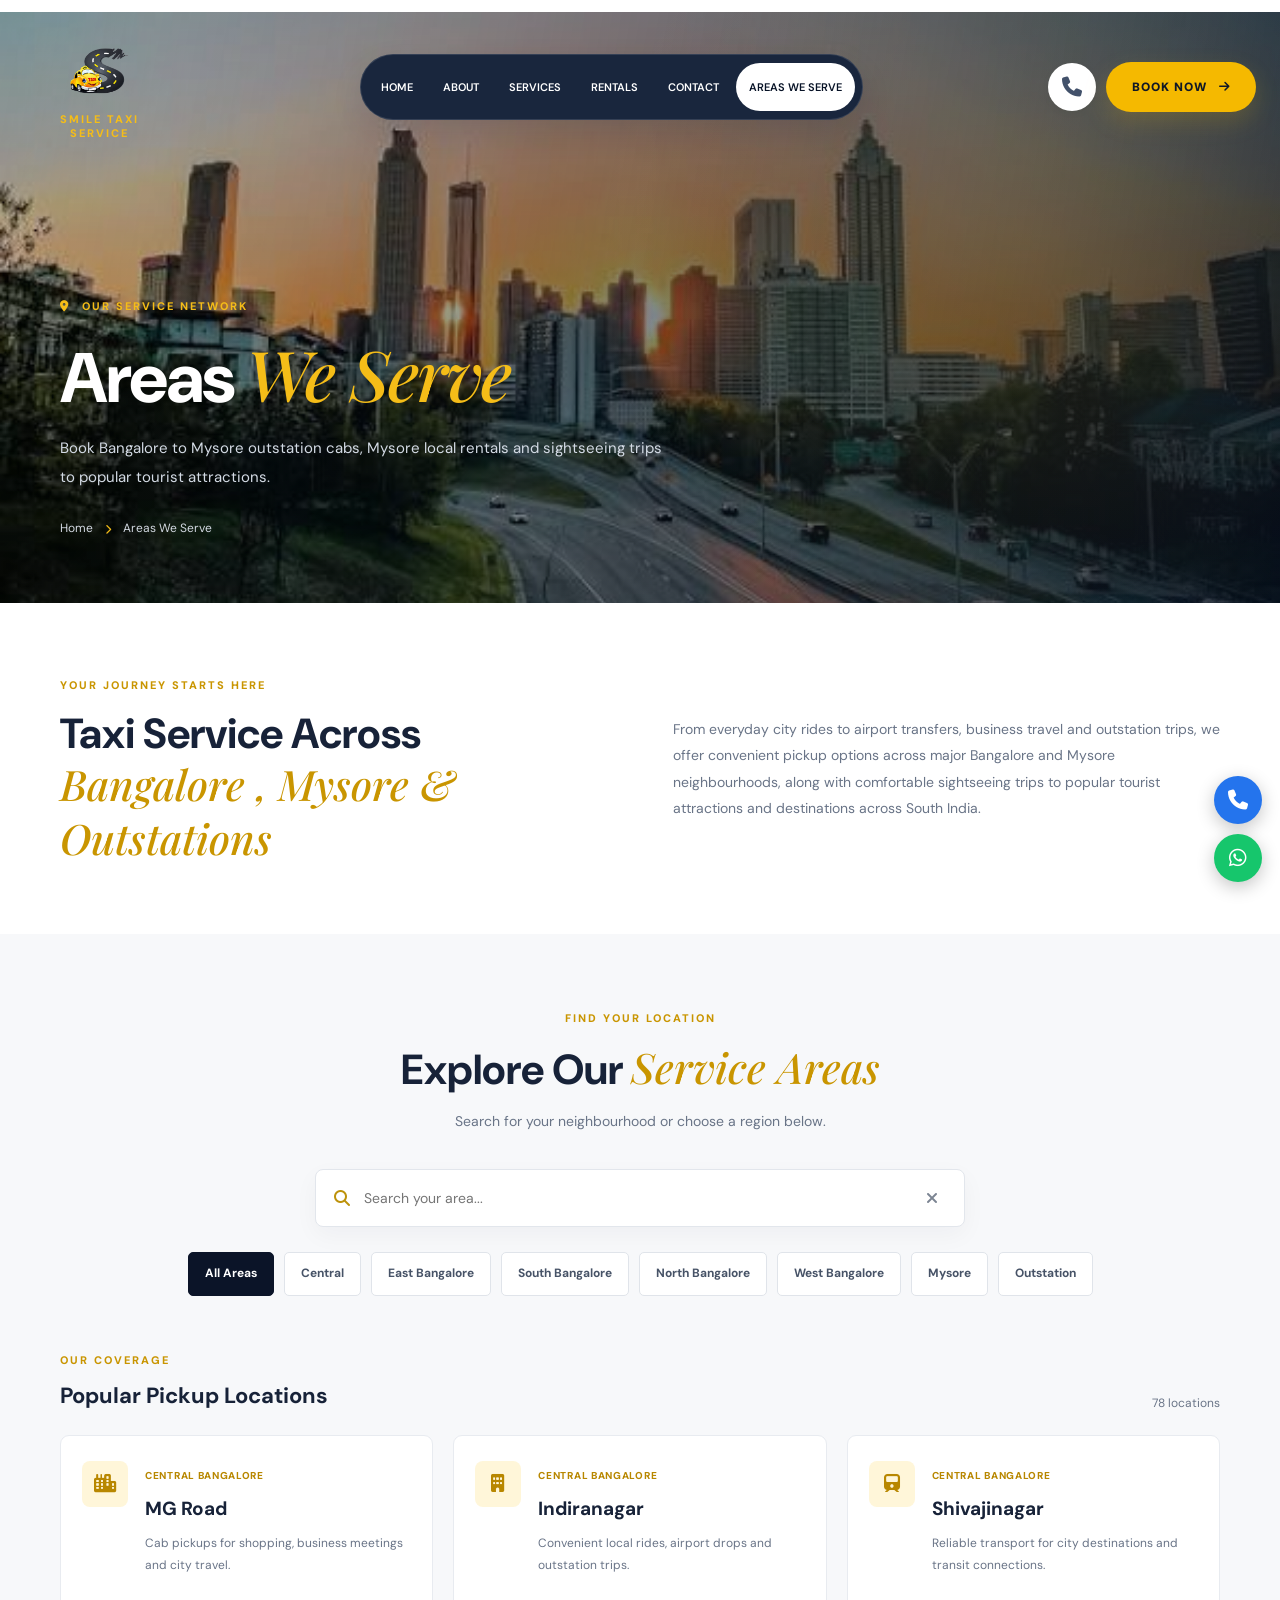
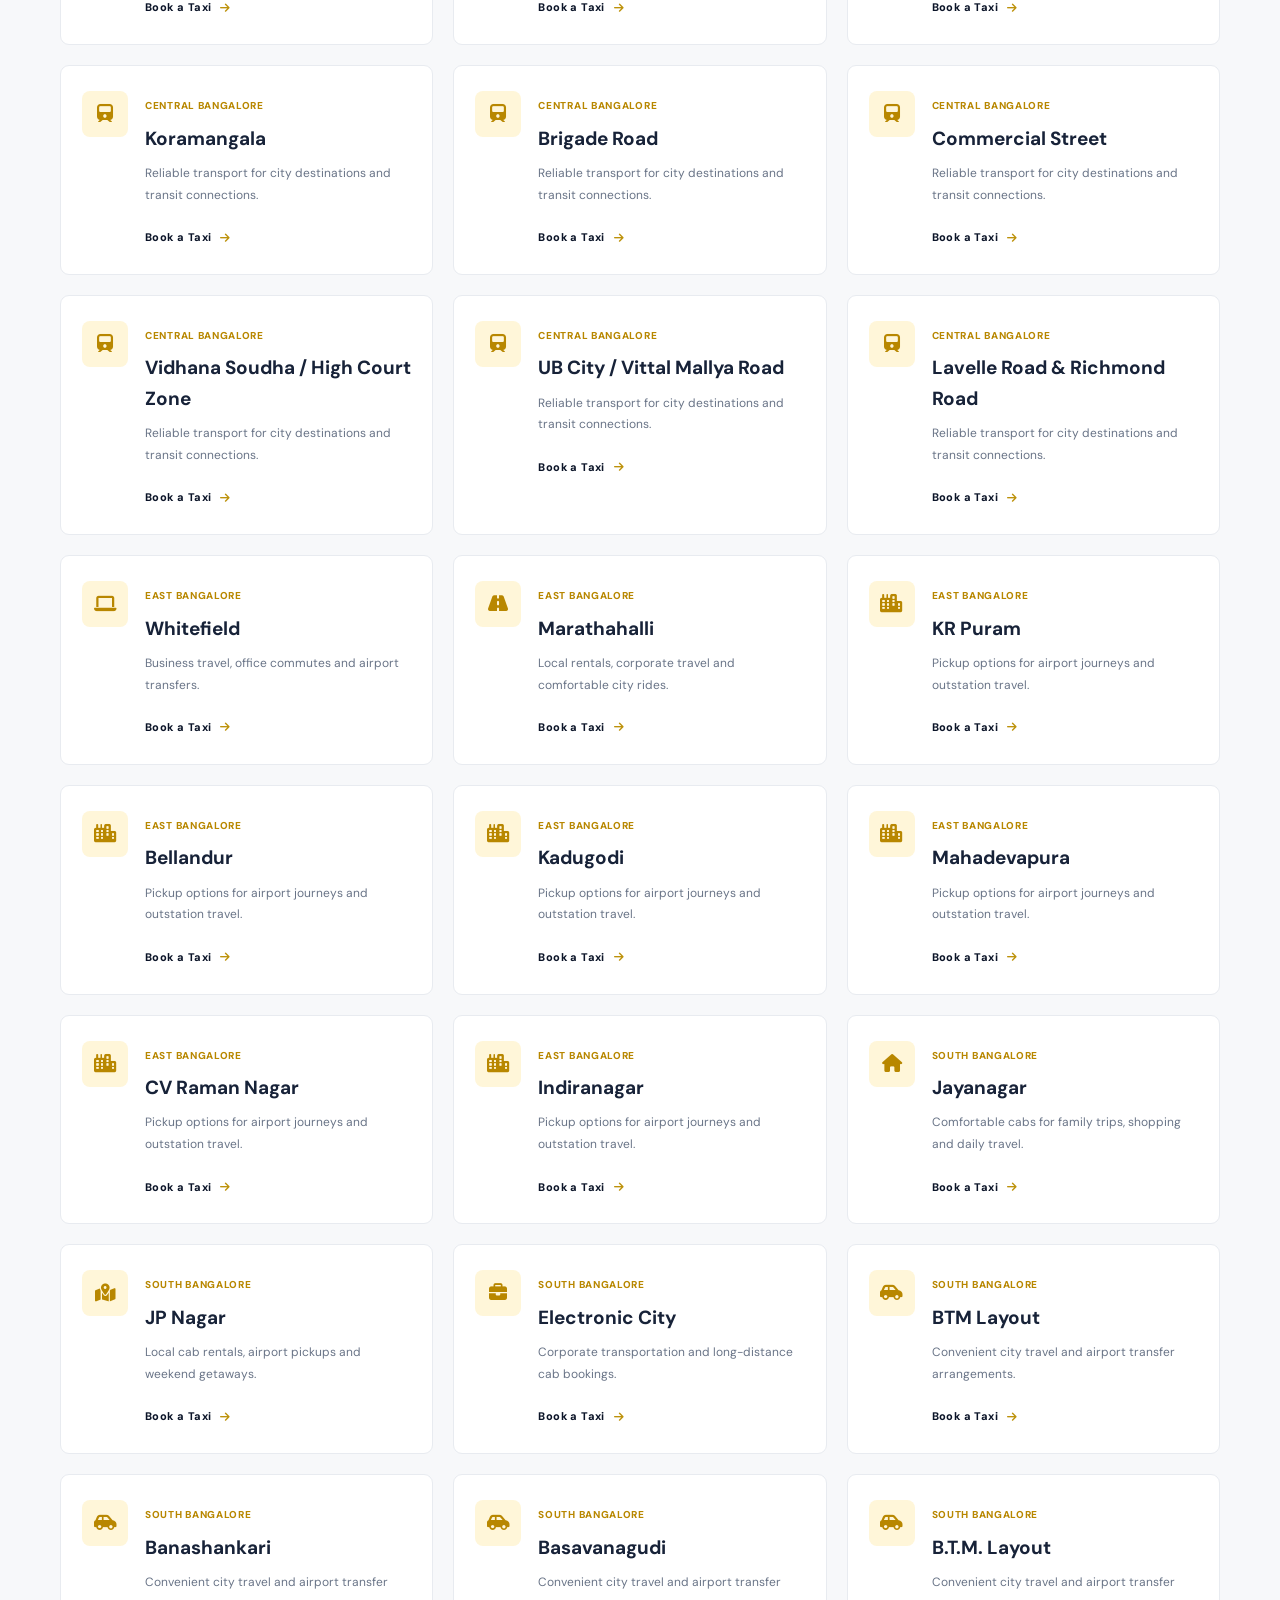
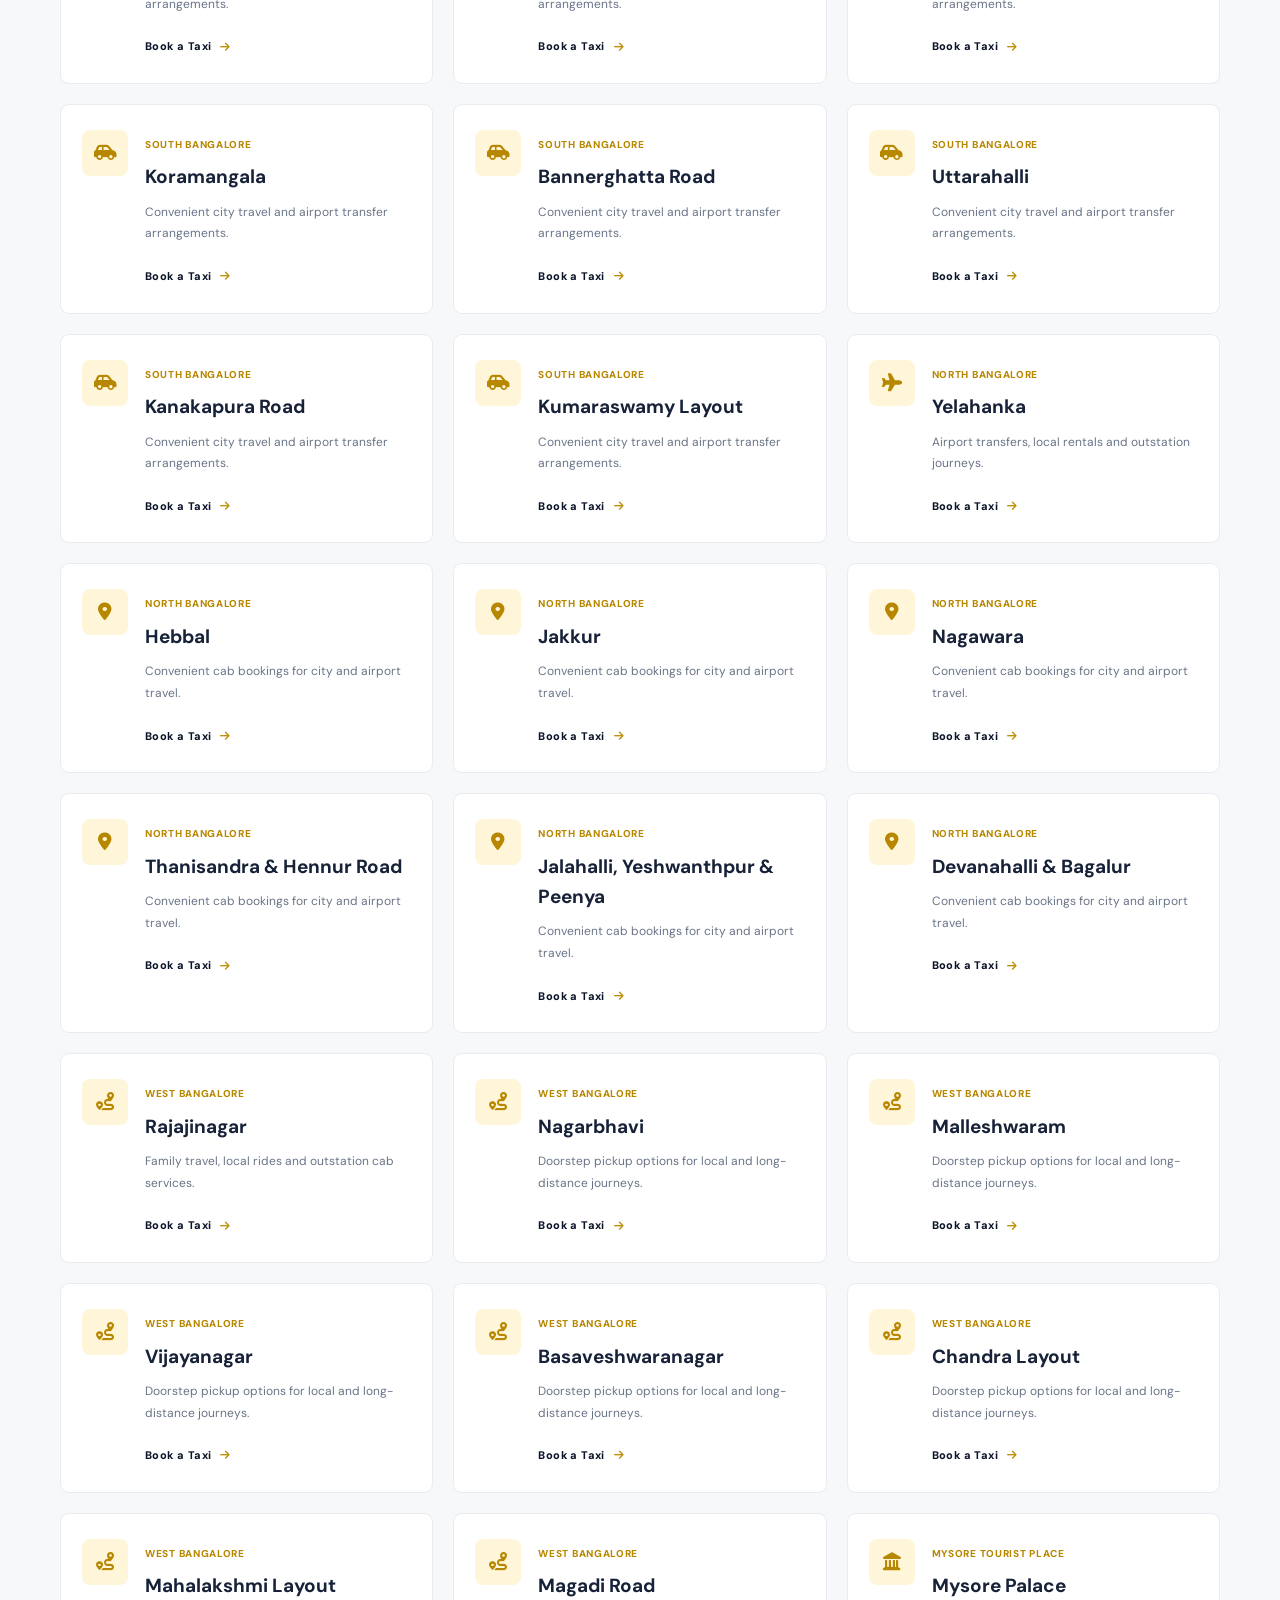
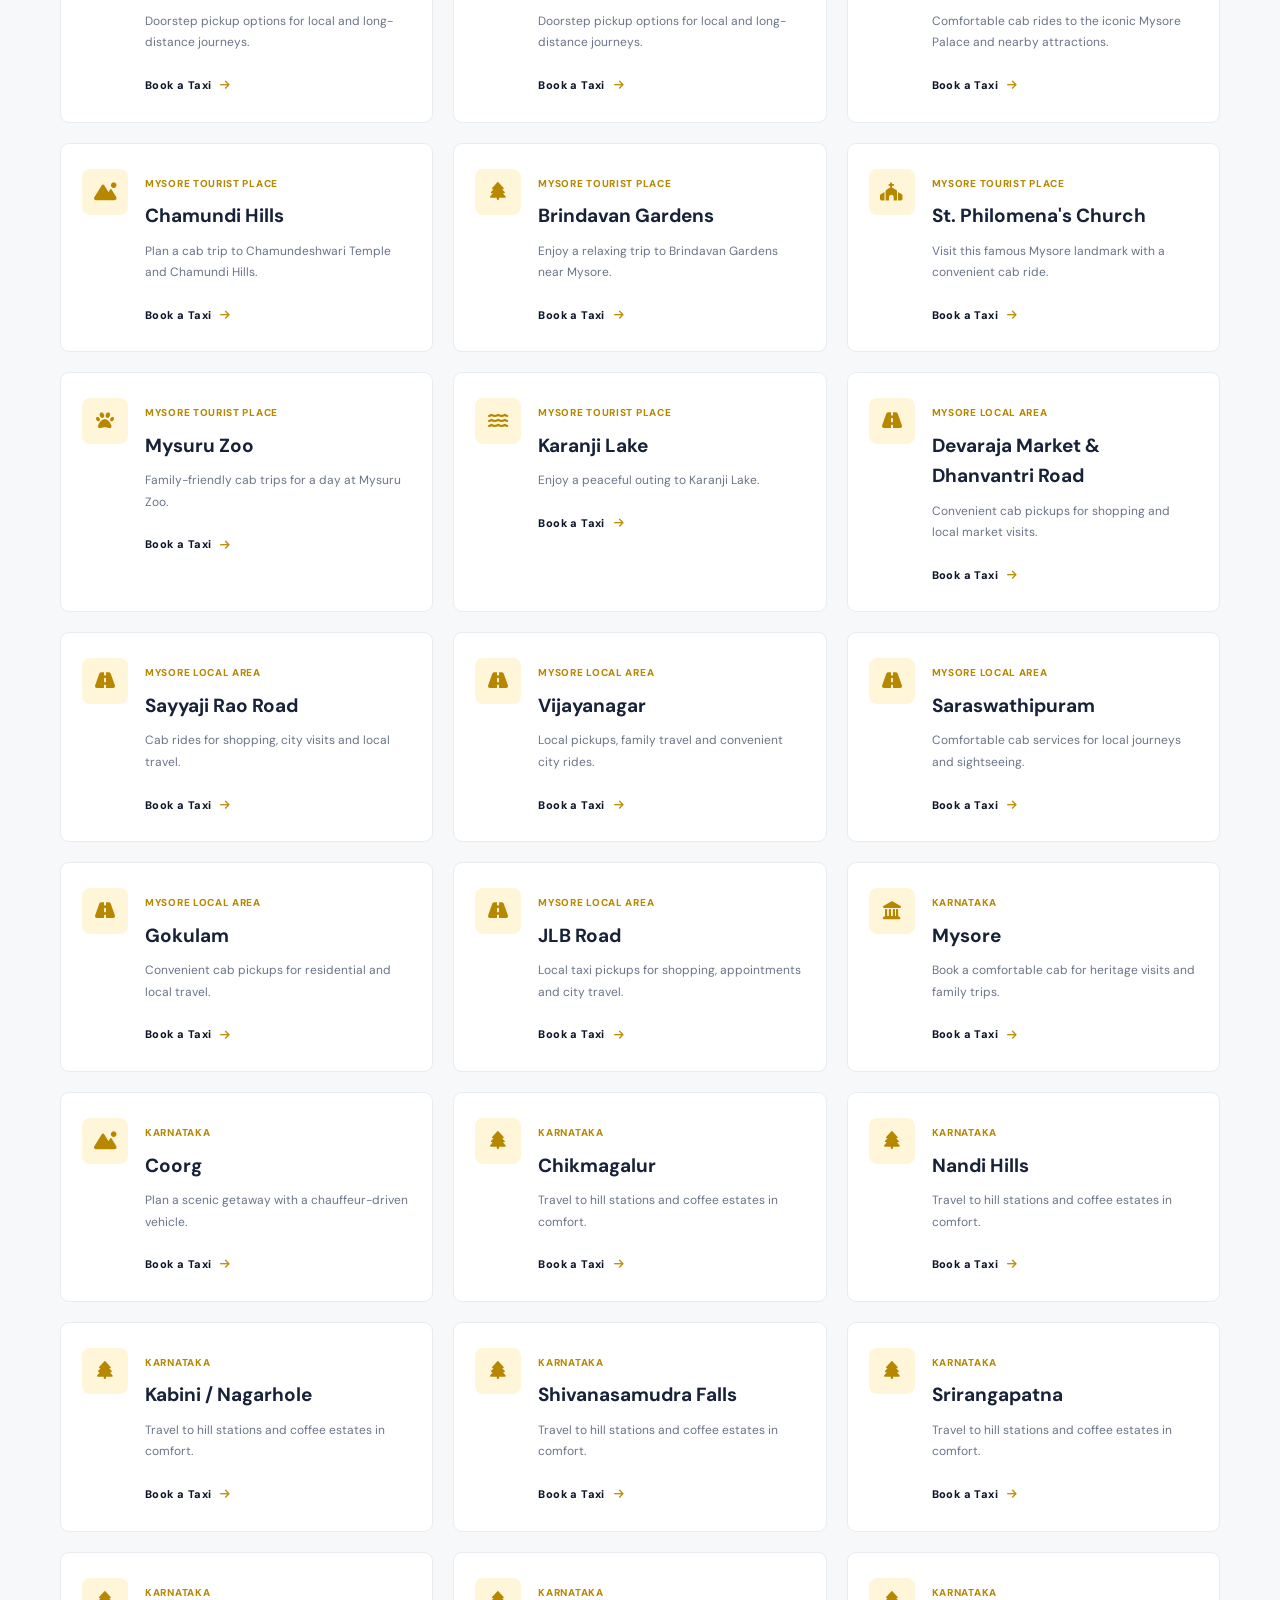
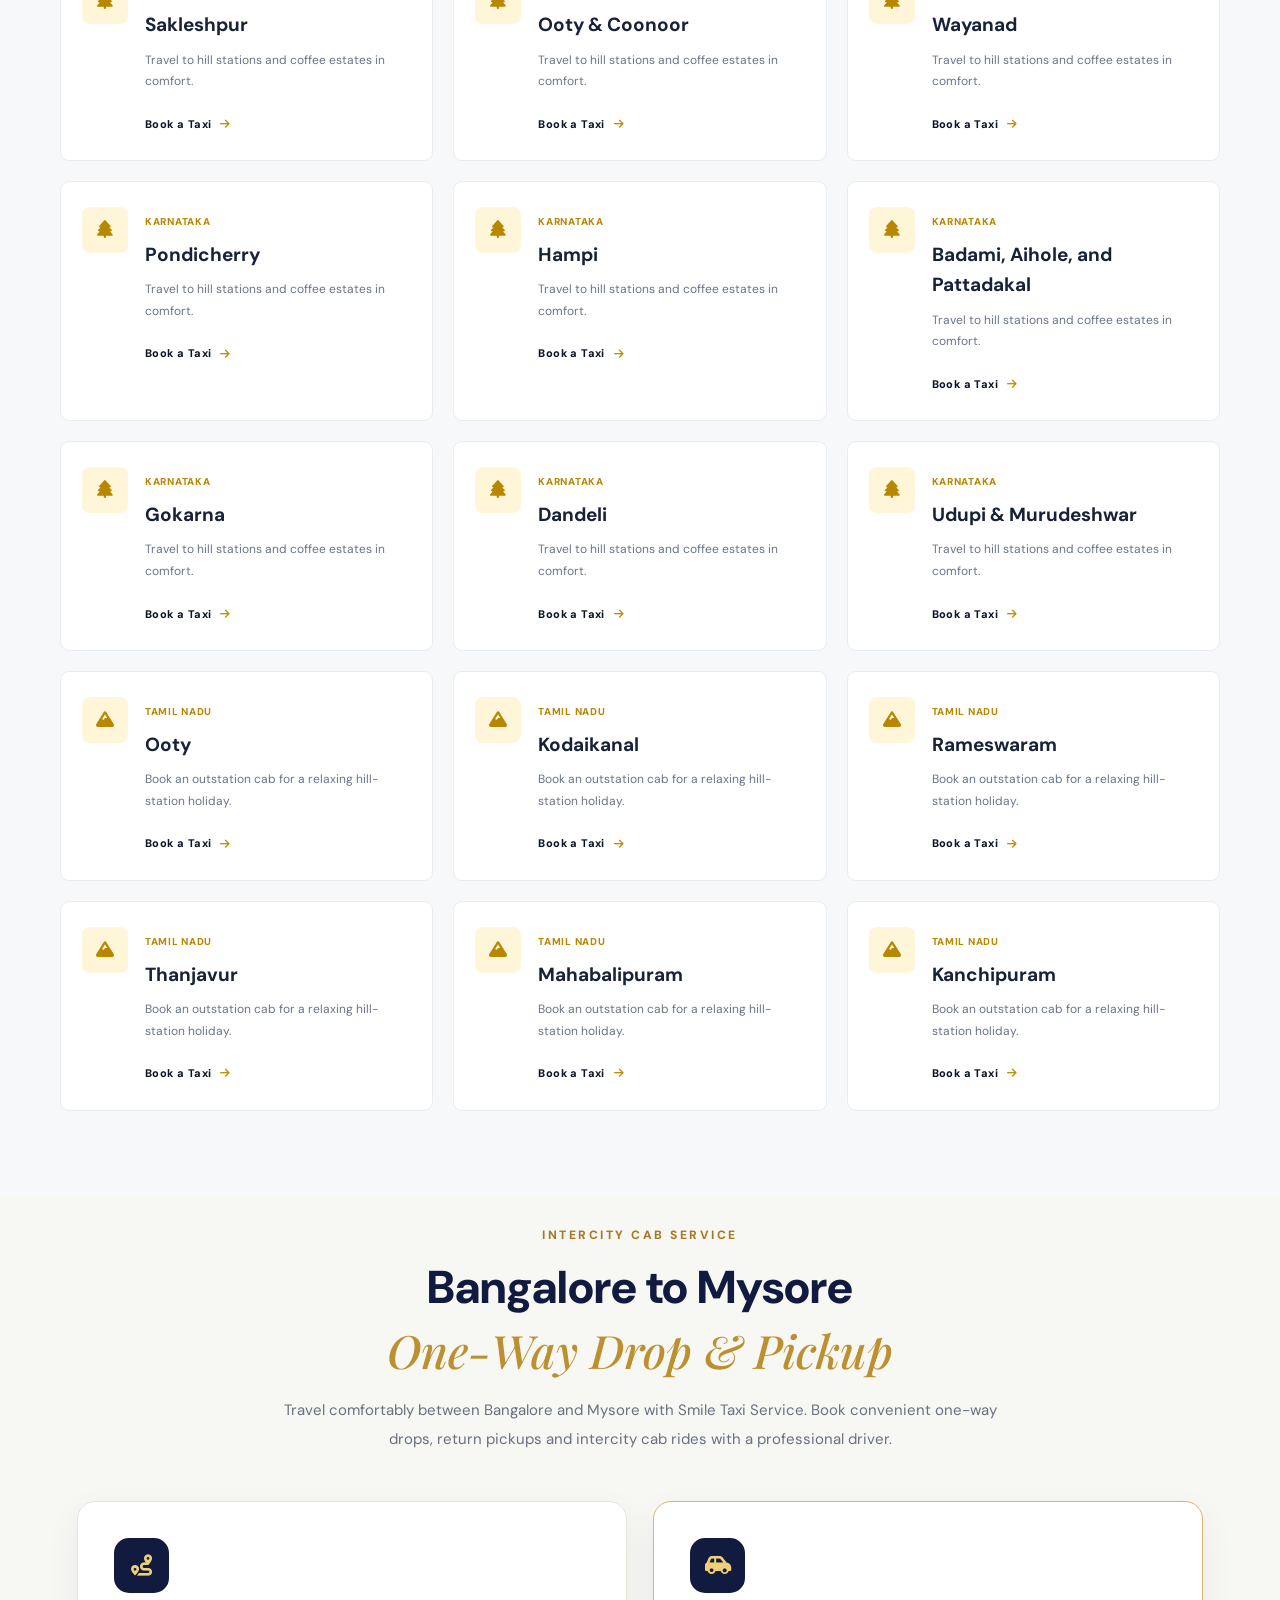
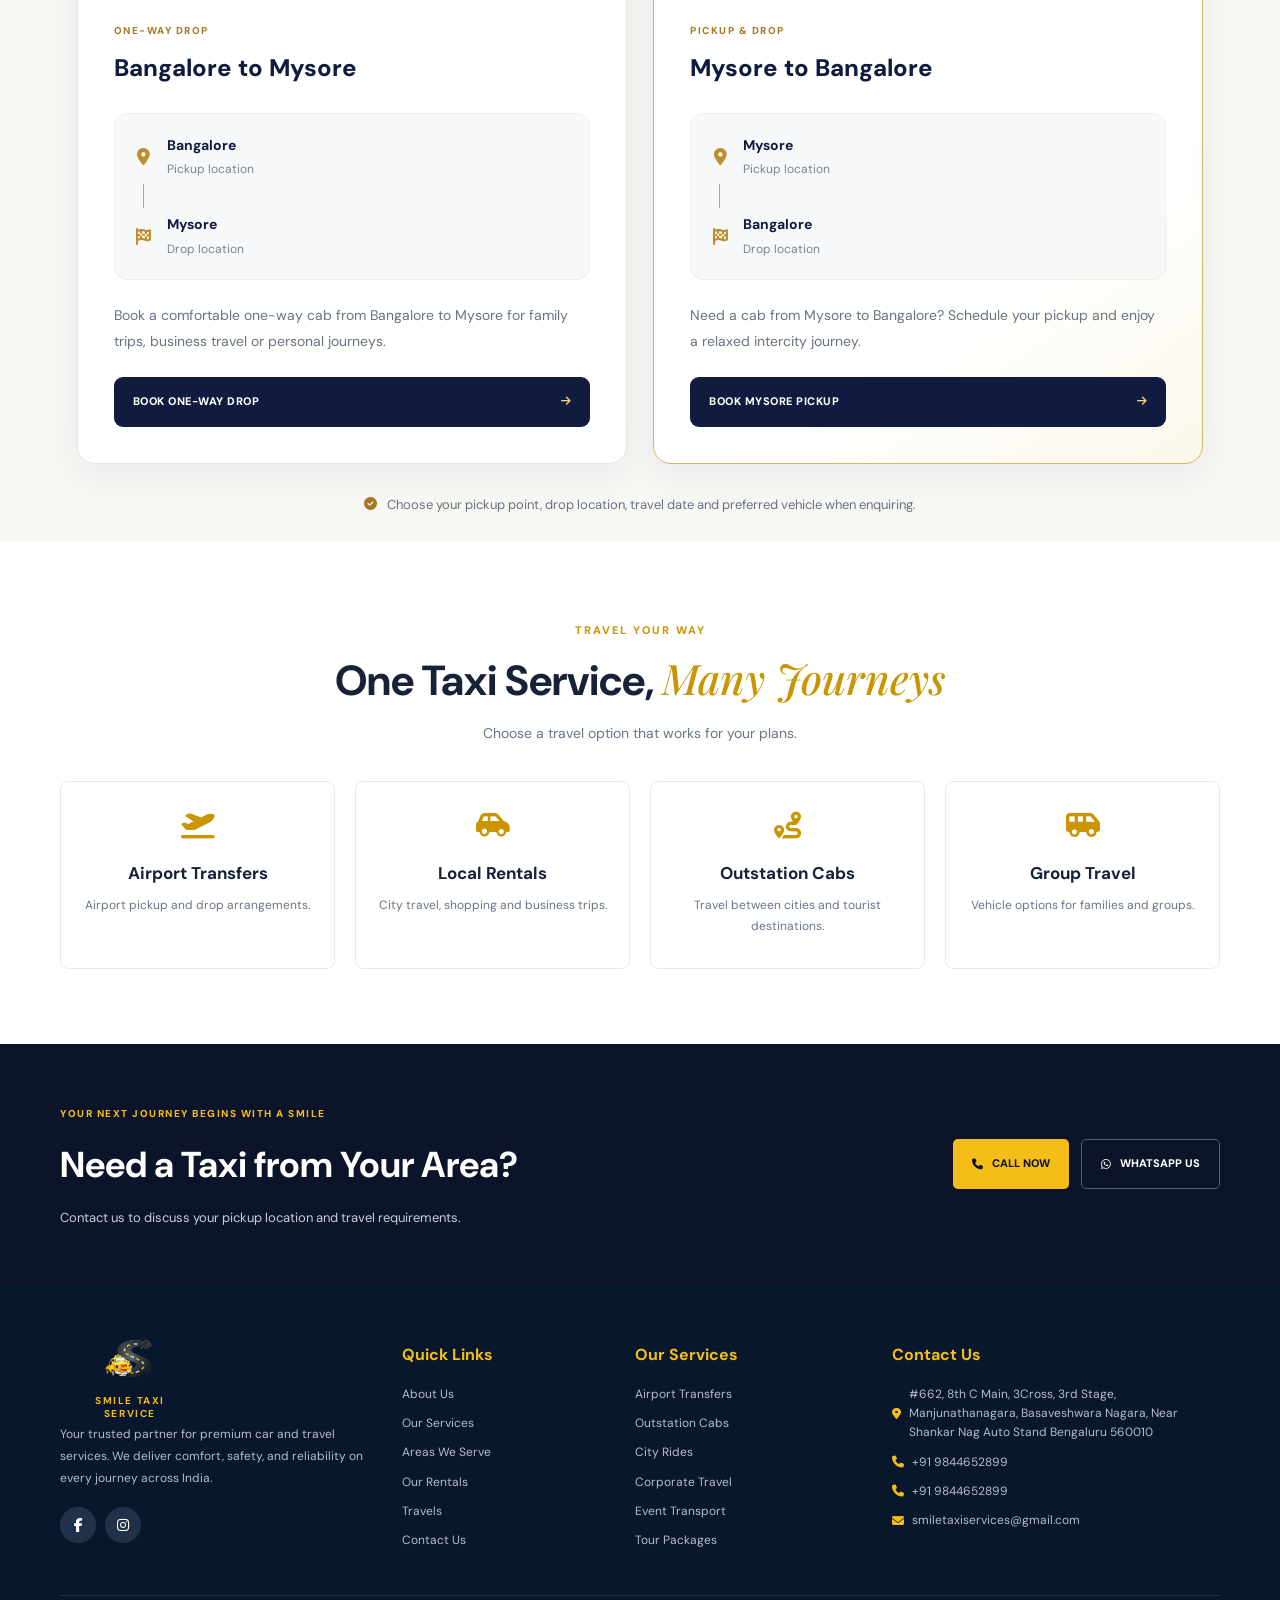
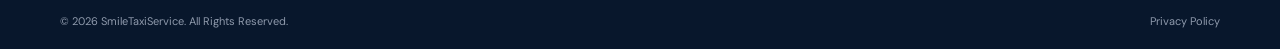
==== commit eae515d5: "updated" ====
--- a/areas.html
+++ b/areas.html
@@ -1119,14 +1119,244 @@
 
 </main>
 
-<footer class="areas-footer">
-  <a href="index.html" class="st-logo">
-    <img src="/assets/images/taxi.png" alt="Smile Taxi">
-  </a>
-  <p>Your trusted partner for comfortable journeys across Bangalore and beyond.</p>
-  <a href="index.html">Home</a>
-  <span>© 2026 Smile Taxi Service. All rights reserved.</span>
+
+
+<!-- =========================================================
+     9. FOOTER
+========================================================= -->
+
+<footer class="footer">
+
+
+    <div class="footer-grid">
+
+
+        <!-- FOOTER BRAND -->
+
+        <div>
+
+            <div class="footer-logo">
+
+             
+    <a href="./index.html" class="st-logo">
+      <img src="../assets/images/taxi.png" alt="Smile Taxi">
+      <span class="st-logo-text">
+        SMILE TAXI<br>
+        SERVICE
+      </span>
+    </a>
+
+            </div>
+
+
+            <p>
+                Your trusted partner for premium car
+                and travel services. We deliver comfort,
+                safety, and reliability on every journey
+                across India.
+            </p>
+
+
+            <div class="social">
+
+                <a href="#">
+
+                    <i class="fa-brands fa-facebook-f"></i>
+
+                </a>
+
+
+                <a href="#">
+
+                    <i class="fa-brands fa-instagram"></i>
+
+                </a>
+
+            </div>
+
+        </div>
+
+
+
+        <!-- QUICK LINKS -->
+
+        <div>
+
+            <h3>
+                Quick Links
+            </h3>
+
+
+            <a href="about.html">
+                About Us
+            </a>
+
+            <a href="services.html">
+                Our Services
+            </a>
+
+            <a href="areas.html">
+                Areas We Serve
+            </a>
+
+            <a href="rentals.html">
+                Our Rentals
+            </a>
+
+            <a href="tours.html">
+                Travels
+            </a>
+
+            <a href="contact.html">
+                Contact Us
+            </a>
+
+        </div>
+
+
+
+        <!-- SERVICES -->
+
+        <div>
+
+            <h3>
+                Our Services
+            </h3>
+
+
+            <a href="./pages/services.html">
+                Airport Transfers
+            </a>
+
+            <a href="./pages/services.html">
+                Outstation Cabs
+            </a>
+
+            <a href="./pages/services.html">
+                City Rides
+            </a>
+
+            <a href="./pages/services.html">
+                Corporate Travel
+            </a>
+
+            <a href="./pages/services.html">
+                Event Transport
+            </a>
+
+           <a href="./pages/services.html">
+                Tour Packages
+            </a>
+
+        </div>
+
+
+
+        <!-- CONTACT -->
+
+        <div class="contact">
+
+            <h3>
+                Contact Us
+            </h3>
+
+
+           
+            <a href="tel:+91">
+
+               <i class="fa-solid fa-location-dot"></i>
+
+                  #662, 8th C Main, 3Cross, 3rd Stage, Manjunathanagara,
+Basaveshwara Nagara,
+Near Shankar Nag Auto Stand
+Bengaluru 560010
+
+            </a>
+
+
+            <a href="tel:+91">
+
+                <i class="fa-solid fa-phone"></i>
+
+                +91 9844652899
+
+            </a>
+
+
+            <a href="tel:+919916777769">
+
+                <i class="fa-solid fa-phone"></i>
+
+                +91 9844652899
+
+
+            </a>
+
+
+            <a href="mailto:smiletaxiservices@gmail.com">
+
+                <i class="fa-solid fa-envelope"></i>
+
+                smiletaxiservices@gmail.com
+
+            </a>
+
+        </div>
+
+    </div>
+
+
+
+    <!-- FOOTER BOTTOM -->
+
+    <div class="footer-bottom">
+
+        <span>
+            © 2026 SmileTaxiService.
+            All Rights Reserved.
+        </span>
+
+
+        <span>
+            Privacy Policy
+        </span>
+
+    </div>
+
 </footer>
+
+
+
+<!-- =========================================================
+     10. FLOATING PHONE + WHATSAPP
+========================================================= -->
+
+<div class="floating">
+
+
+    <a
+        class="call"
+        href="tel:+919008644559"
+        aria-label="Call">
+
+        <i class="fa-solid fa-phone"></i>
+
+    </a>
+
+
+    <a
+        class="whatsapp"
+        href="https://wa.me/919008644559"
+        aria-label="WhatsApp">
+
+        <i class="fa-brands fa-whatsapp"></i>
+
+    </a>
+
+</div>
+
+
+
 <script>
 document.addEventListener("DOMContentLoaded", function () {
     const menuToggle = document.getElementById("menuToggle");
--- a/style.css
+++ b/style.css
@@ -912,7 +912,7 @@
     }
 }
 
-.about{padding:95px max(calc((100% - 1160px)/2),40px);display:grid;grid-template-columns:1fr 1fr;gap:70px;align-items:center}
+.about{padding:45px max(calc((100% - 1160px)/2),40px);display:grid;grid-template-columns:1fr 1fr;gap:70px;align-items:center}
 .about-copy h2{font-size:clamp(31px,3vw,43px);line-height:1.15;margin:13px 0 22px;color:var(--navy)}
 .about-copy h2 em{display:block;color:#d7a900;font:italic clamp(29px,2.8vw,39px) "Playfair Display",Georgia,serif}
 .about-copy p{font-size:15px;line-height:1.85;color:#6f7b8d;max-width:560px;margin-bottom:17px}
@@ -922,7 +922,7 @@
 .about-pics{height:430px;position:relative;min-width:0}
 .about-pics img{position:absolute;width:48%;height:77%;object-fit:cover;border-radius:22px;box-shadow:0 16px 35px rgba(0,0,0,.15)}
 .pic-one{left:0;bottom:0}.pic-two{right:0;top:0}
-.services{background:var(--cream);padding:88px 0}
+.services{background:var(--cream);padding:68px 0}
 .service-grid{width:min(1120px,calc(100% - 48px));margin:auto;display:grid;grid-template-columns:repeat(3,minmax(0,1fr));gap:20px}
 .service-grid article{background:#fff;border:1px solid #f0eee7;border-radius:15px;padding:28px;min-height:190px;box-shadow:0 5px 20px rgba(20,30,45,.035);transition:.2s}
 .service-grid article:hover{transform:translateY(-4px);box-shadow:0 12px 28px rgba(20,30,45,.08)}
@@ -1280,6 +1280,30 @@
 .booking-actions a{display:flex;align-items:center;gap:9px;border:1px solid #465064;border-radius:28px;padding:14px 19px;font-size:11px;font-weight:800;white-space:nowrap}
 .booking-actions a:first-child{background:var(--gold);border-color:var(--gold);color:#111}
 .footer{background:var(--navy);color:#fff;padding:58px 0 18px}
+
+        .st-logo {
+            display: inline-flex;
+            align-items: center;
+            gap: 1px;
+            flex-shrink: 0;
+        }
+
+        .st-logo img {
+            width: 55px;
+            height: 55px;
+            
+            object-fit: contain;
+        }
+
+        .st-logo-text {
+            color: var(--gold);
+            font-size: 13px;
+            font-weight: 800;
+            text-align: center;
+            line-height: 1.25;
+            letter-spacing: 2px;
+        }
+
 .footer-grid{width:min(1160px,calc(100% - 48px));margin:auto;display:grid;grid-template-columns:1.25fr .8fr .9fr 1.35fr;gap:38px}
 
 
@@ -2584,7 +2608,7 @@
 ===================================== */
 
 .mysore-route-section {
-    padding: 25px 6%;
+    padding: 15px 6%;
     background: #f7f7f4;
     font-family: 'DM Sans', sans-serif;
 }
--- a/header.css
+++ b/header.css
@@ -107,6 +107,53 @@
 /* LOGO */
 
 
+/* ===== SMILE TAXI LOGO FIX ===== */
+
+.st-logo {
+    display: flex;
+    align-items: center;
+    gap: 10px;
+    text-decoration: none;
+    flex-shrink: 0;
+    min-width: 0;
+}
+
+.st-logo img {
+    display: block;
+    width: 65px;
+    height: 65px;
+    object-fit: contain;
+    flex-shrink: 0;
+}
+
+.st-logo-text {
+    display: block;
+    color: #f5bd18;
+    font-size: 14px;
+    font-weight: 700;
+    line-height: 1.35;
+    letter-spacing: 1.5px;
+    text-align: center;
+}
+
+/* Mobile */
+@media (max-width: 768px) {
+    .st-logo {
+        gap: 8px;
+    }
+
+    .st-logo img {
+        width: 58px;
+        height: 58px;
+    }
+
+    .st-logo-text {
+        font-size: 12px;
+        letter-spacing: 1.2px;
+    }
+}
+
+
 .st-logo {
   display: flex;
   flex-direction: column;
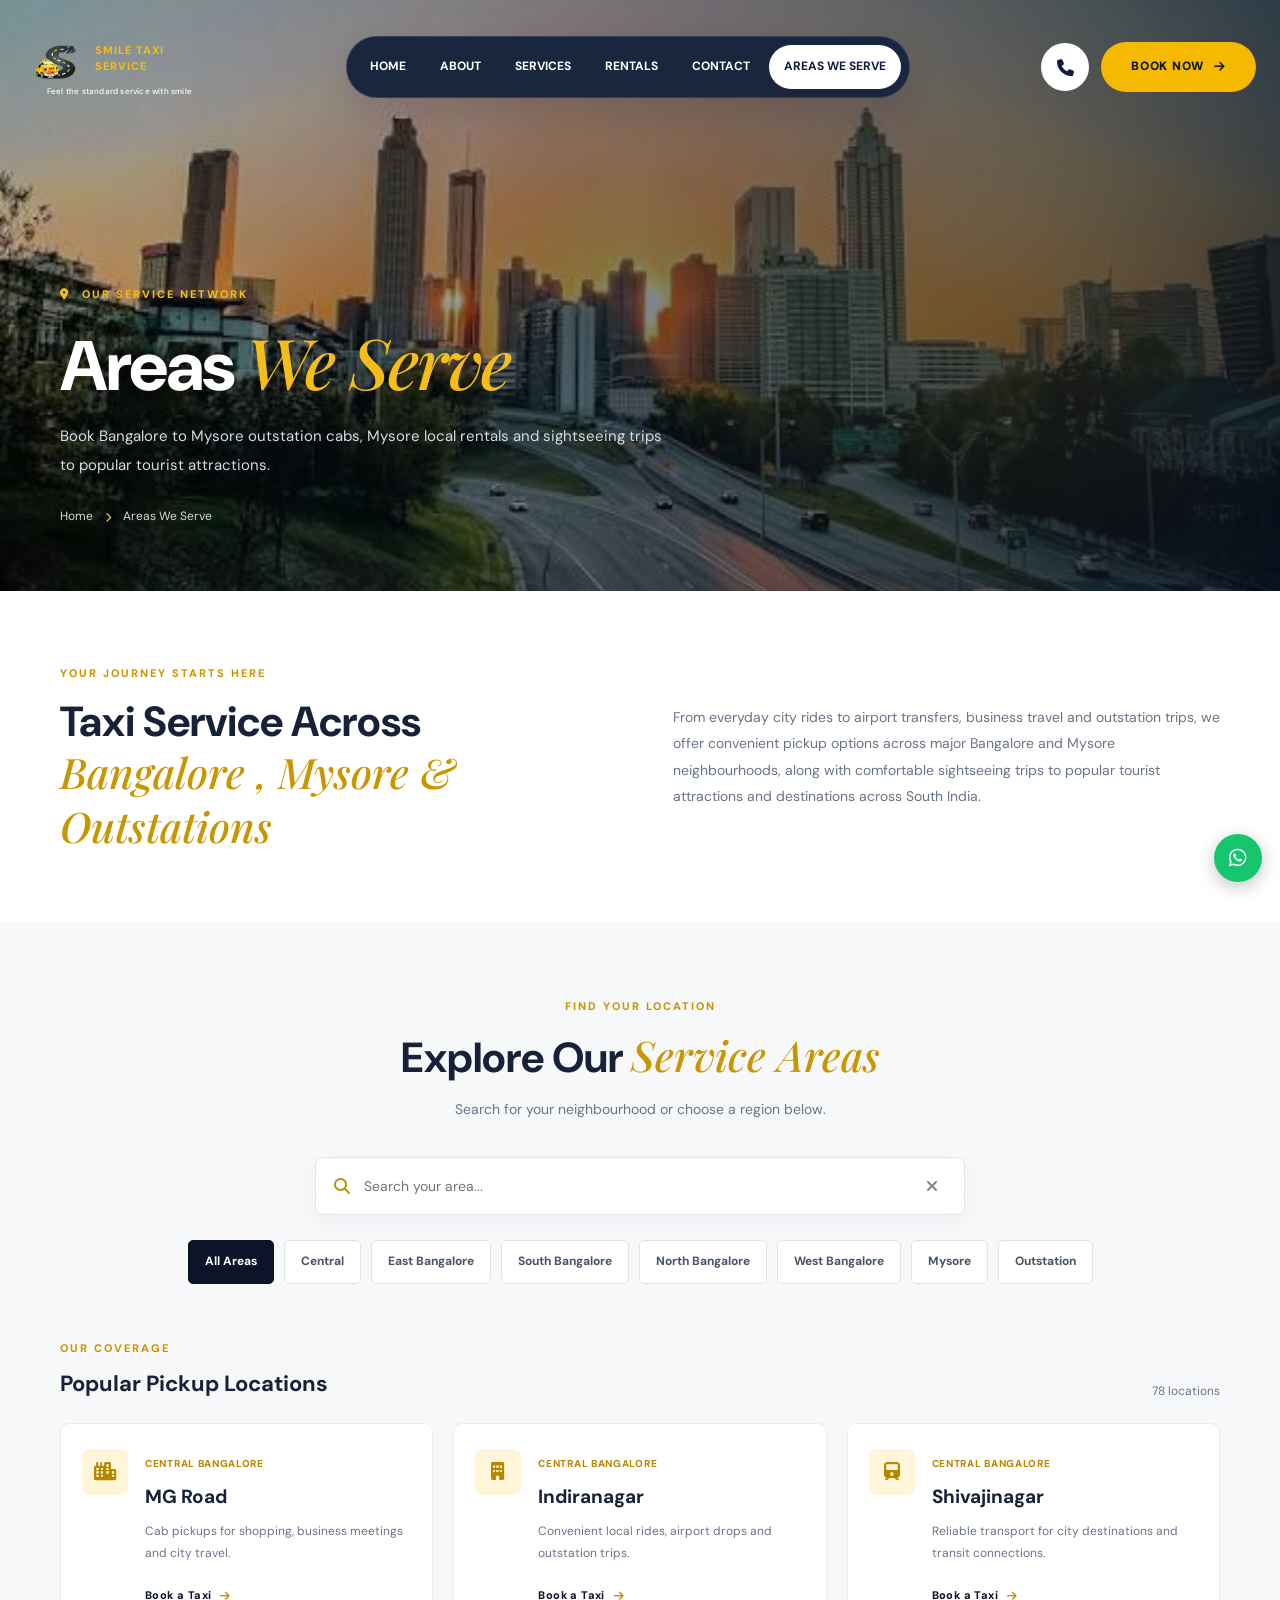
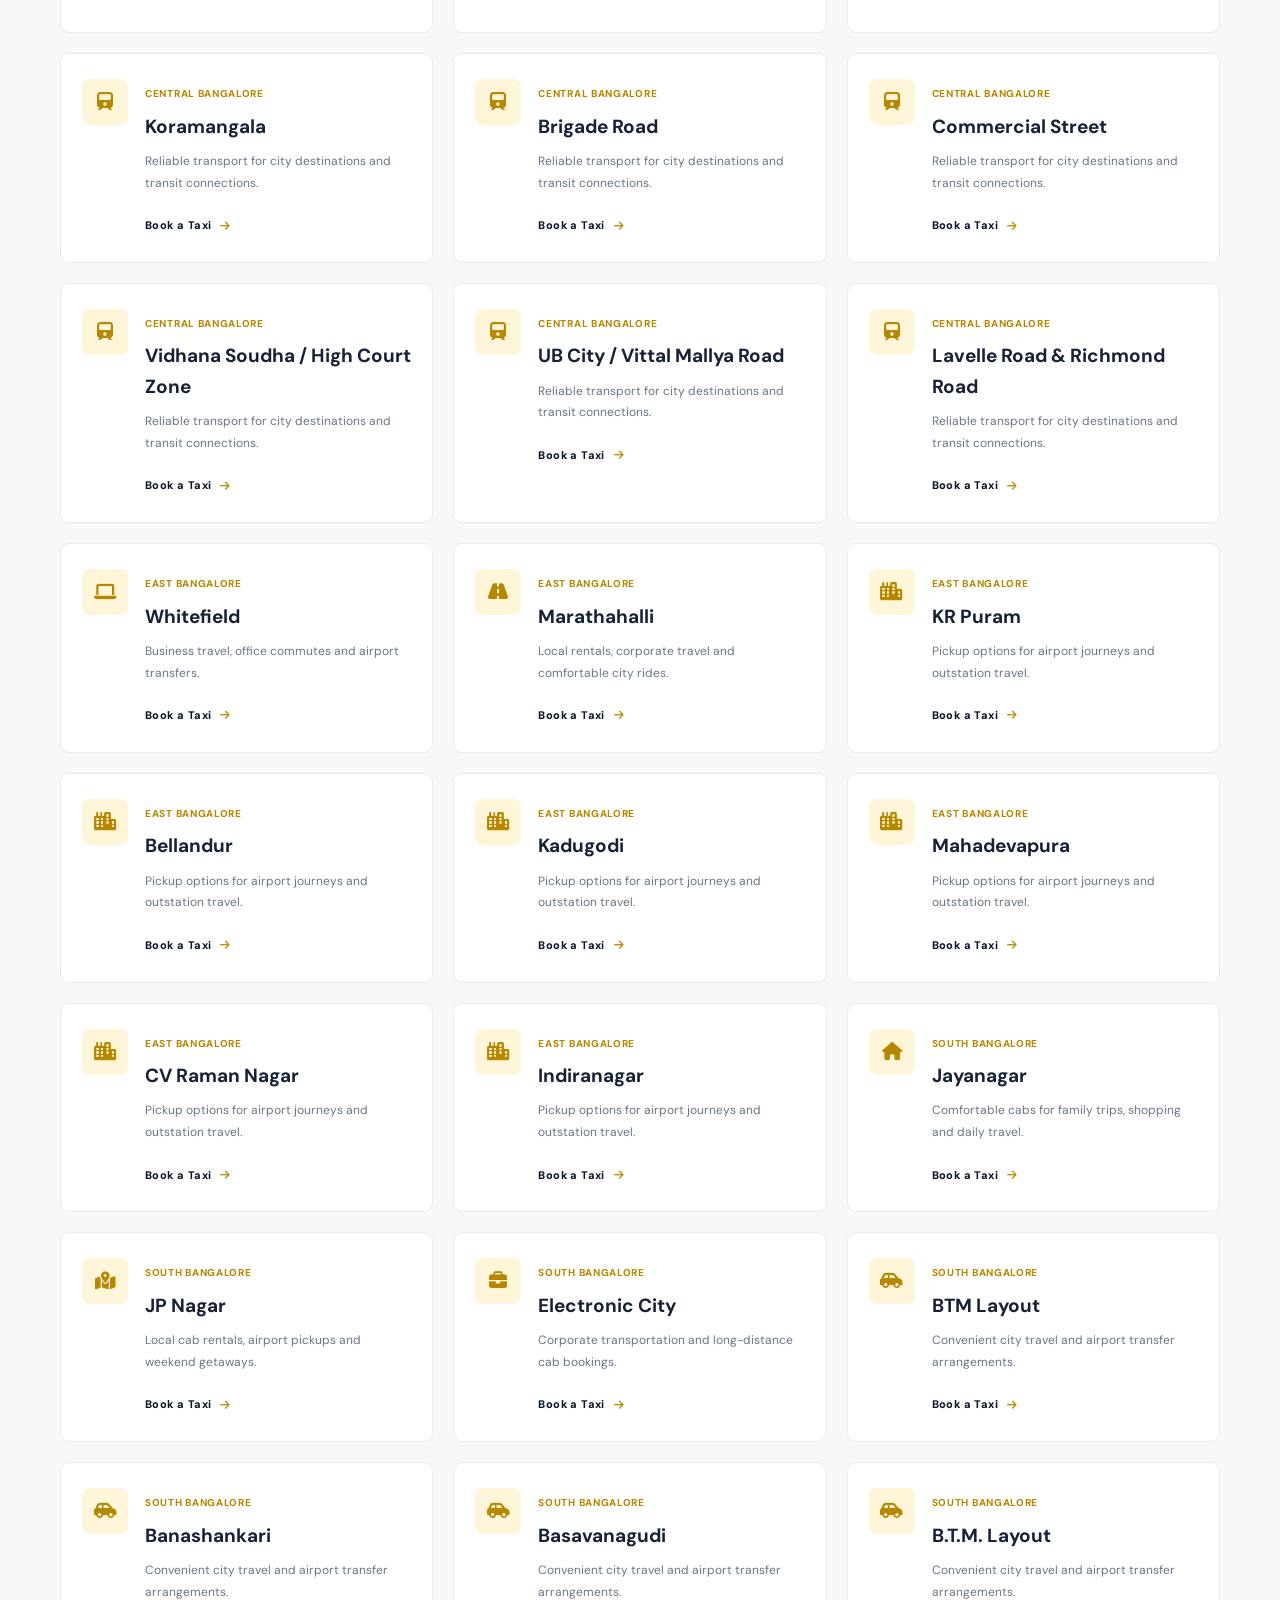
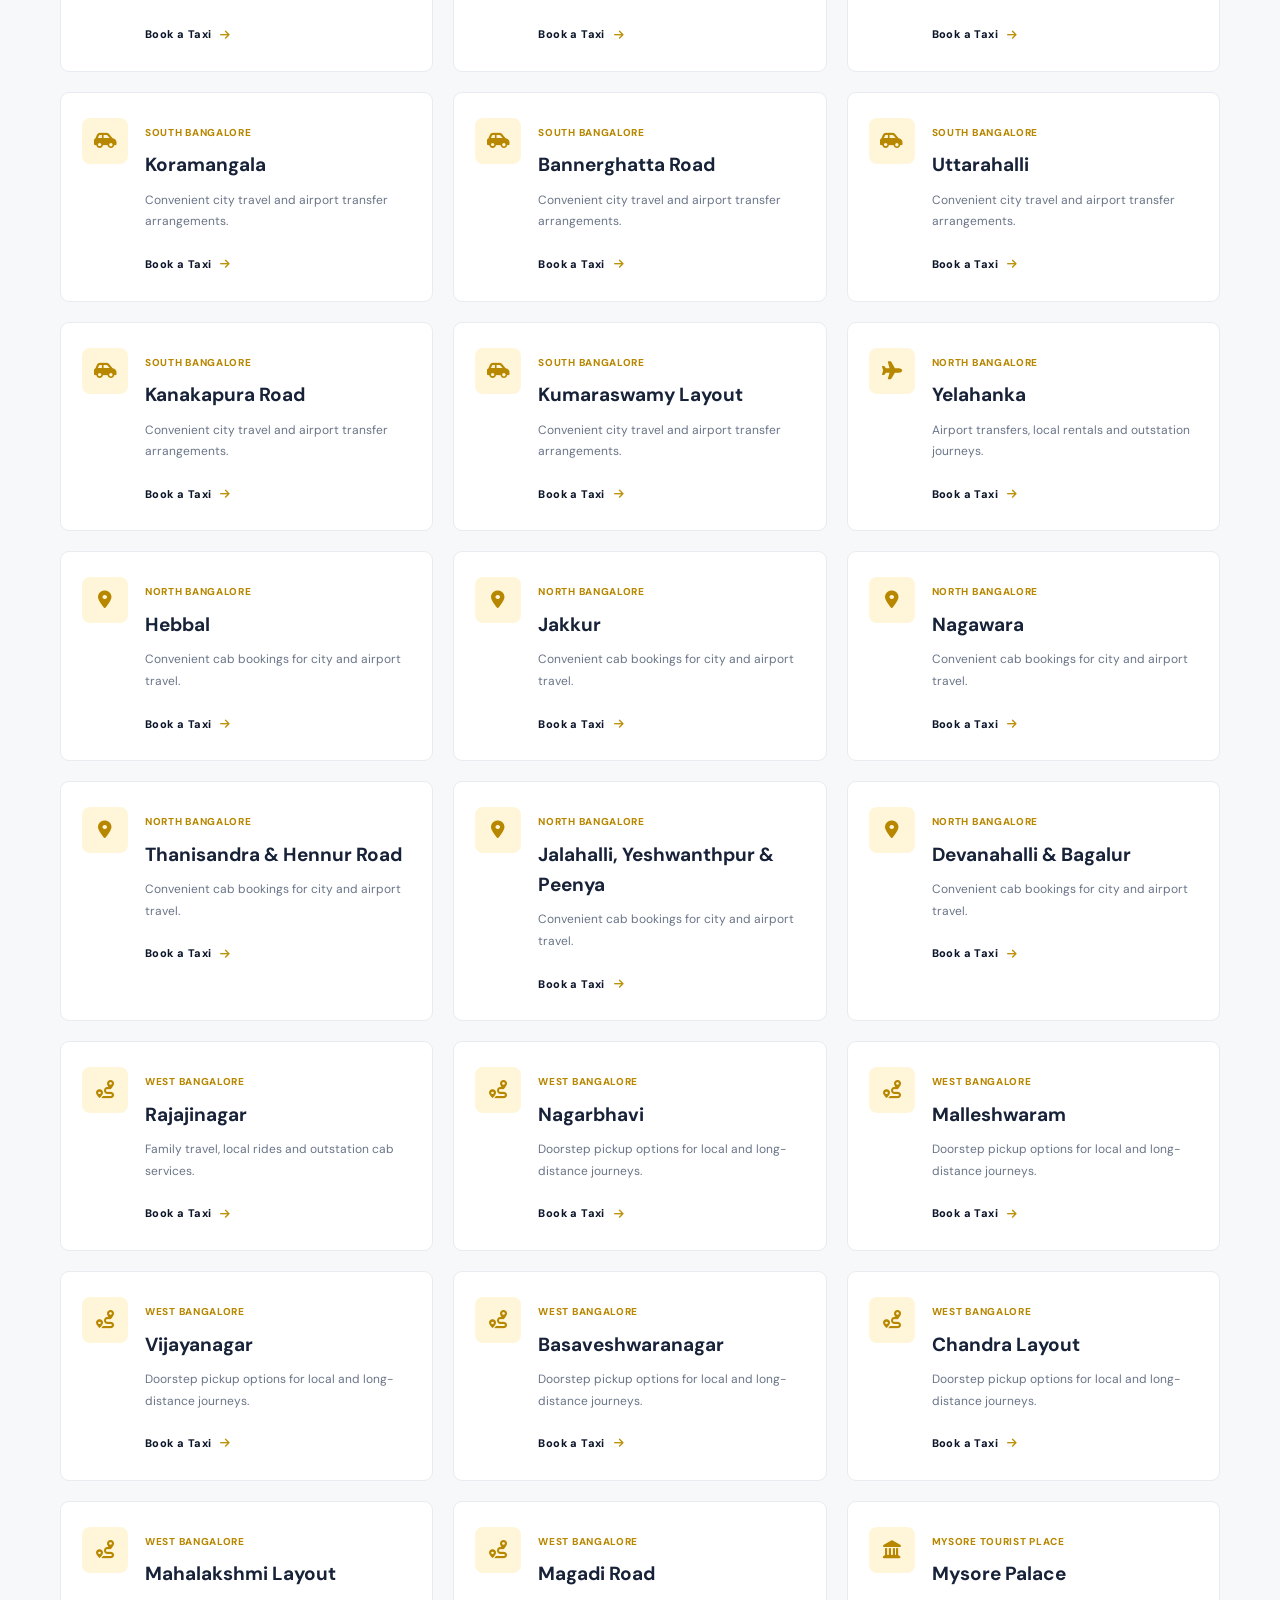
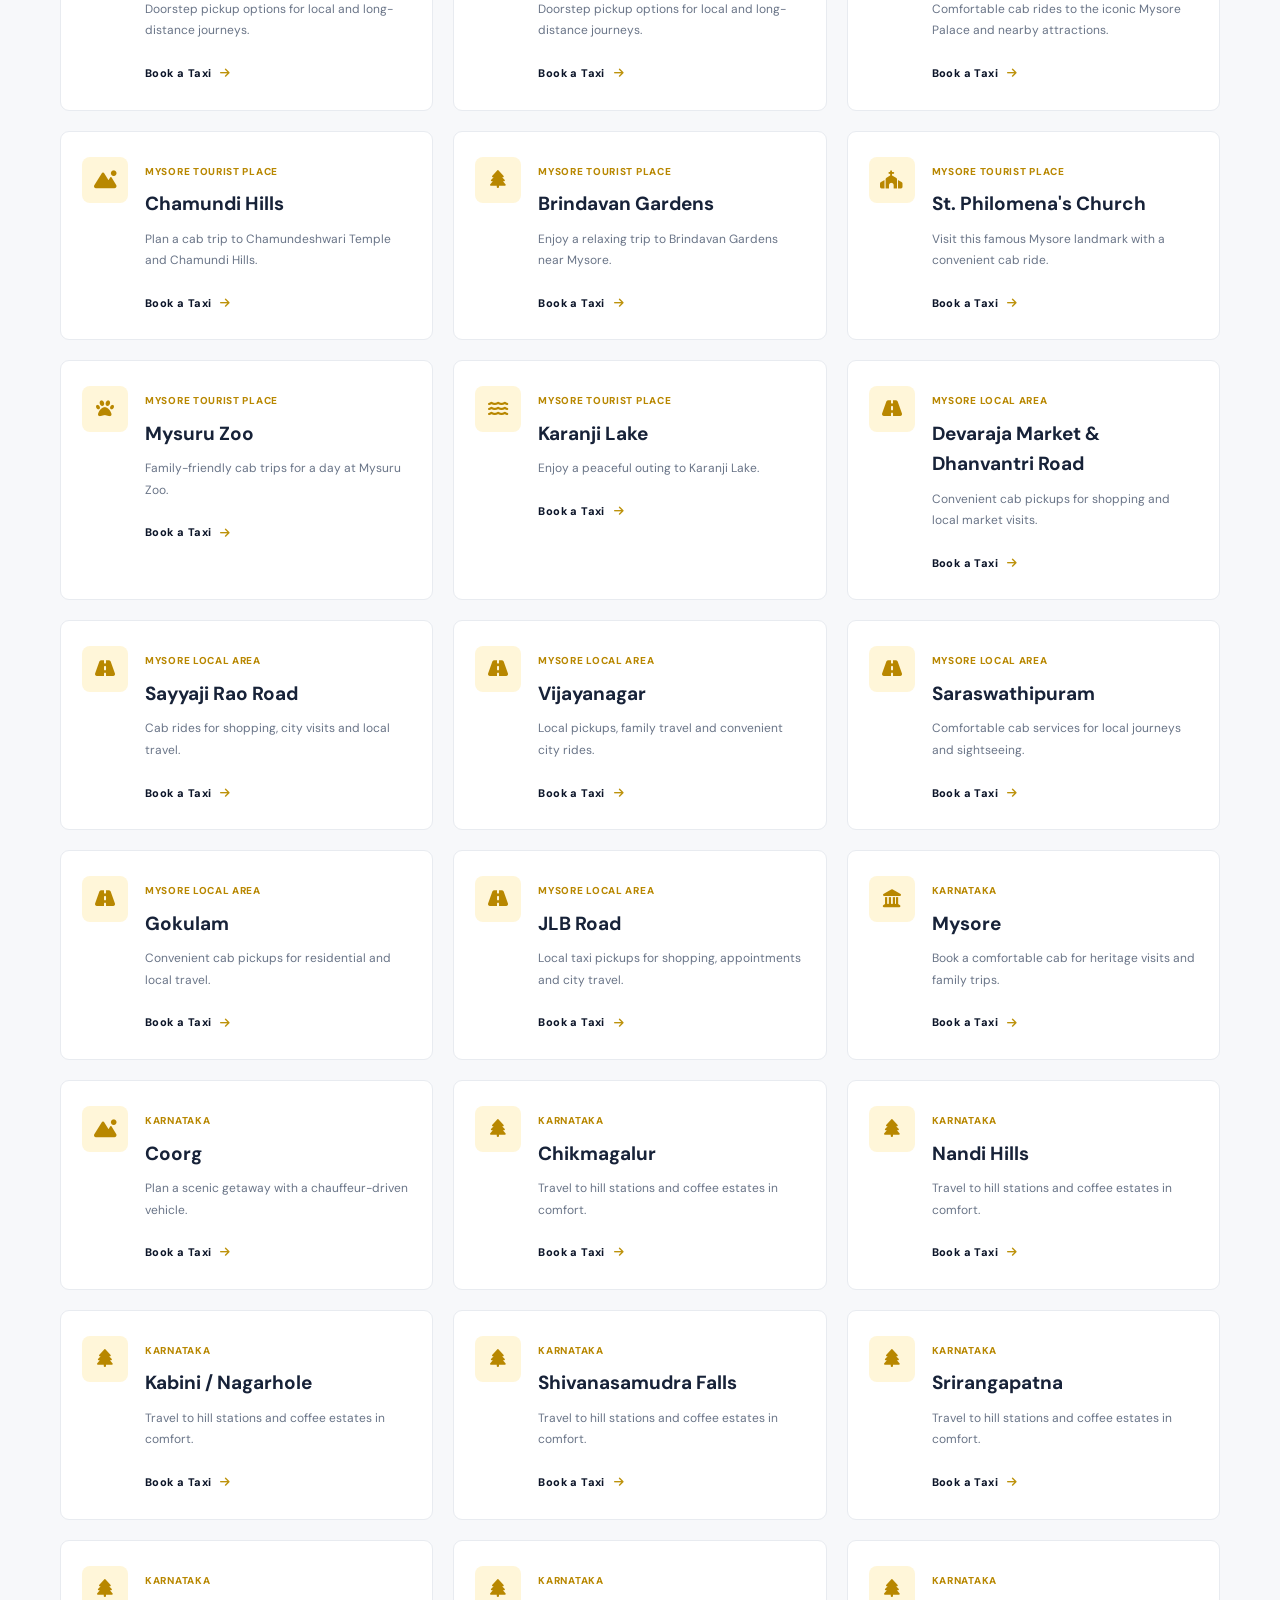
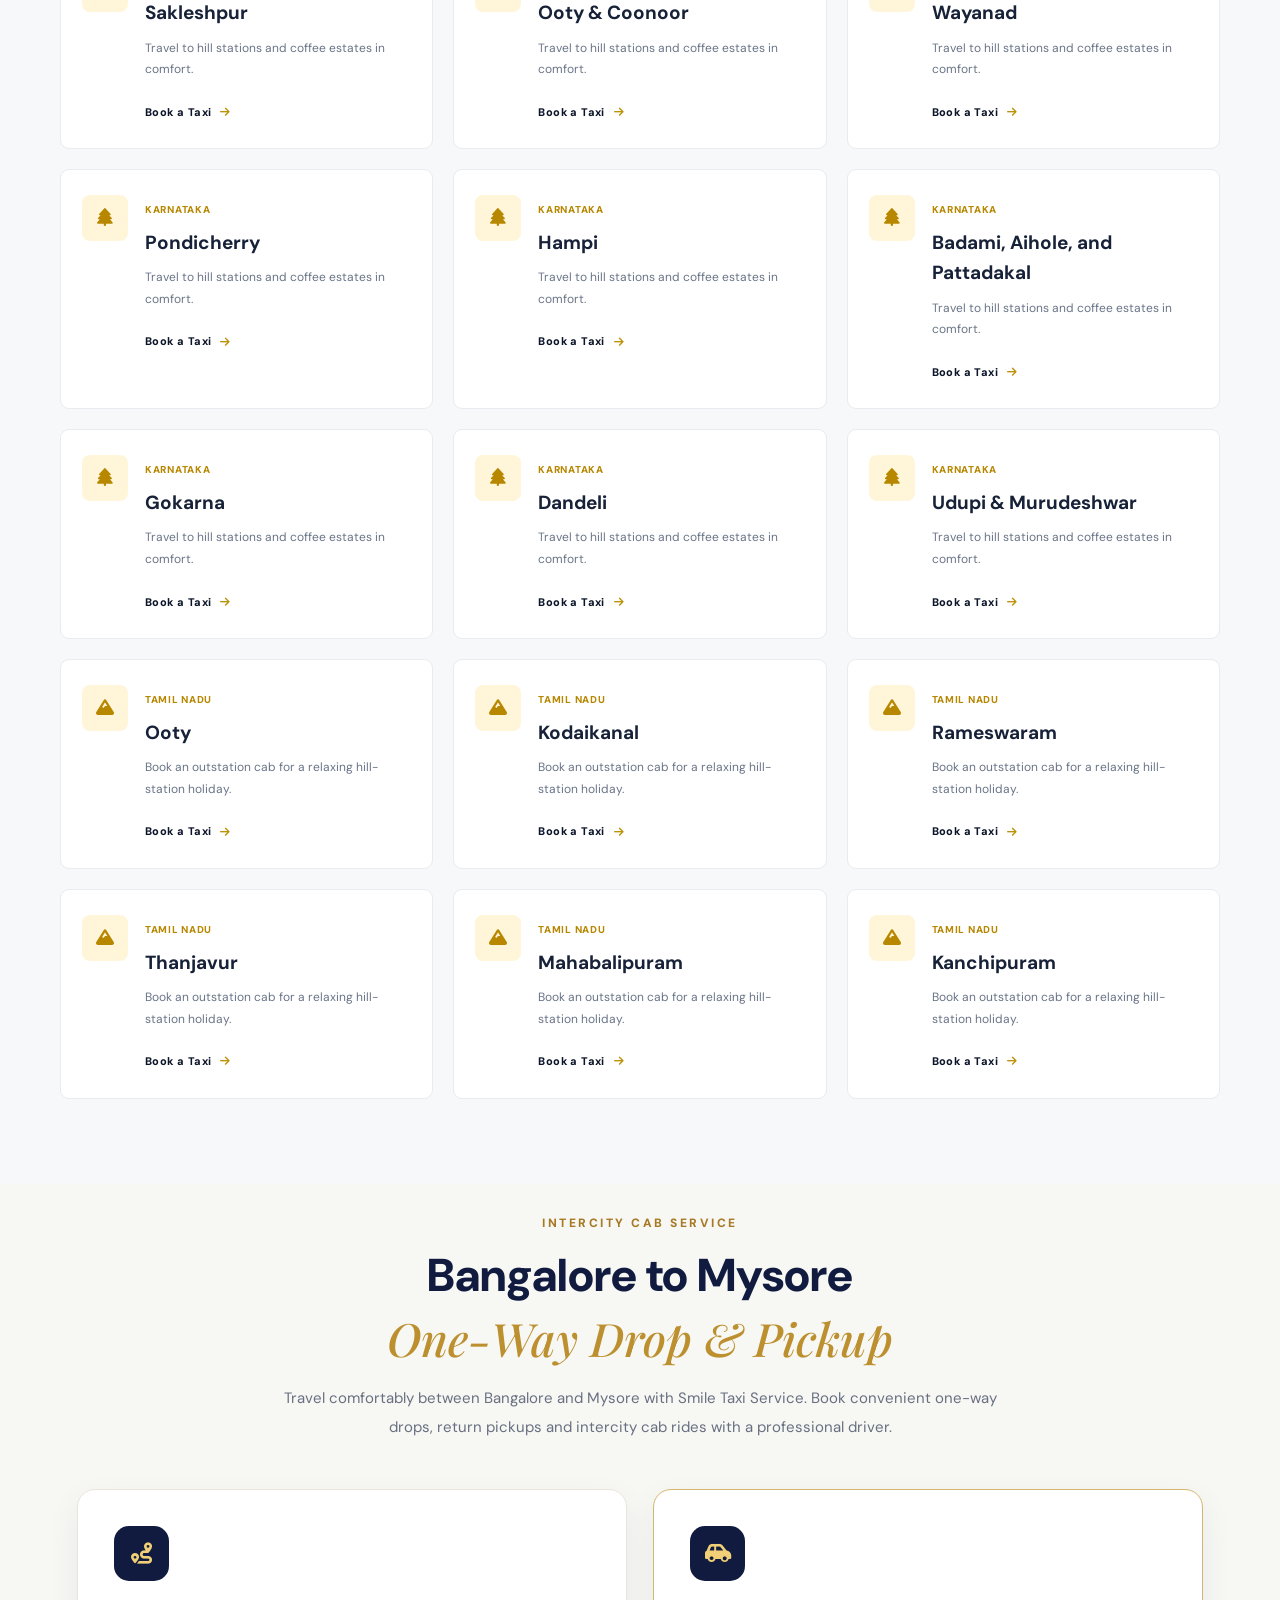
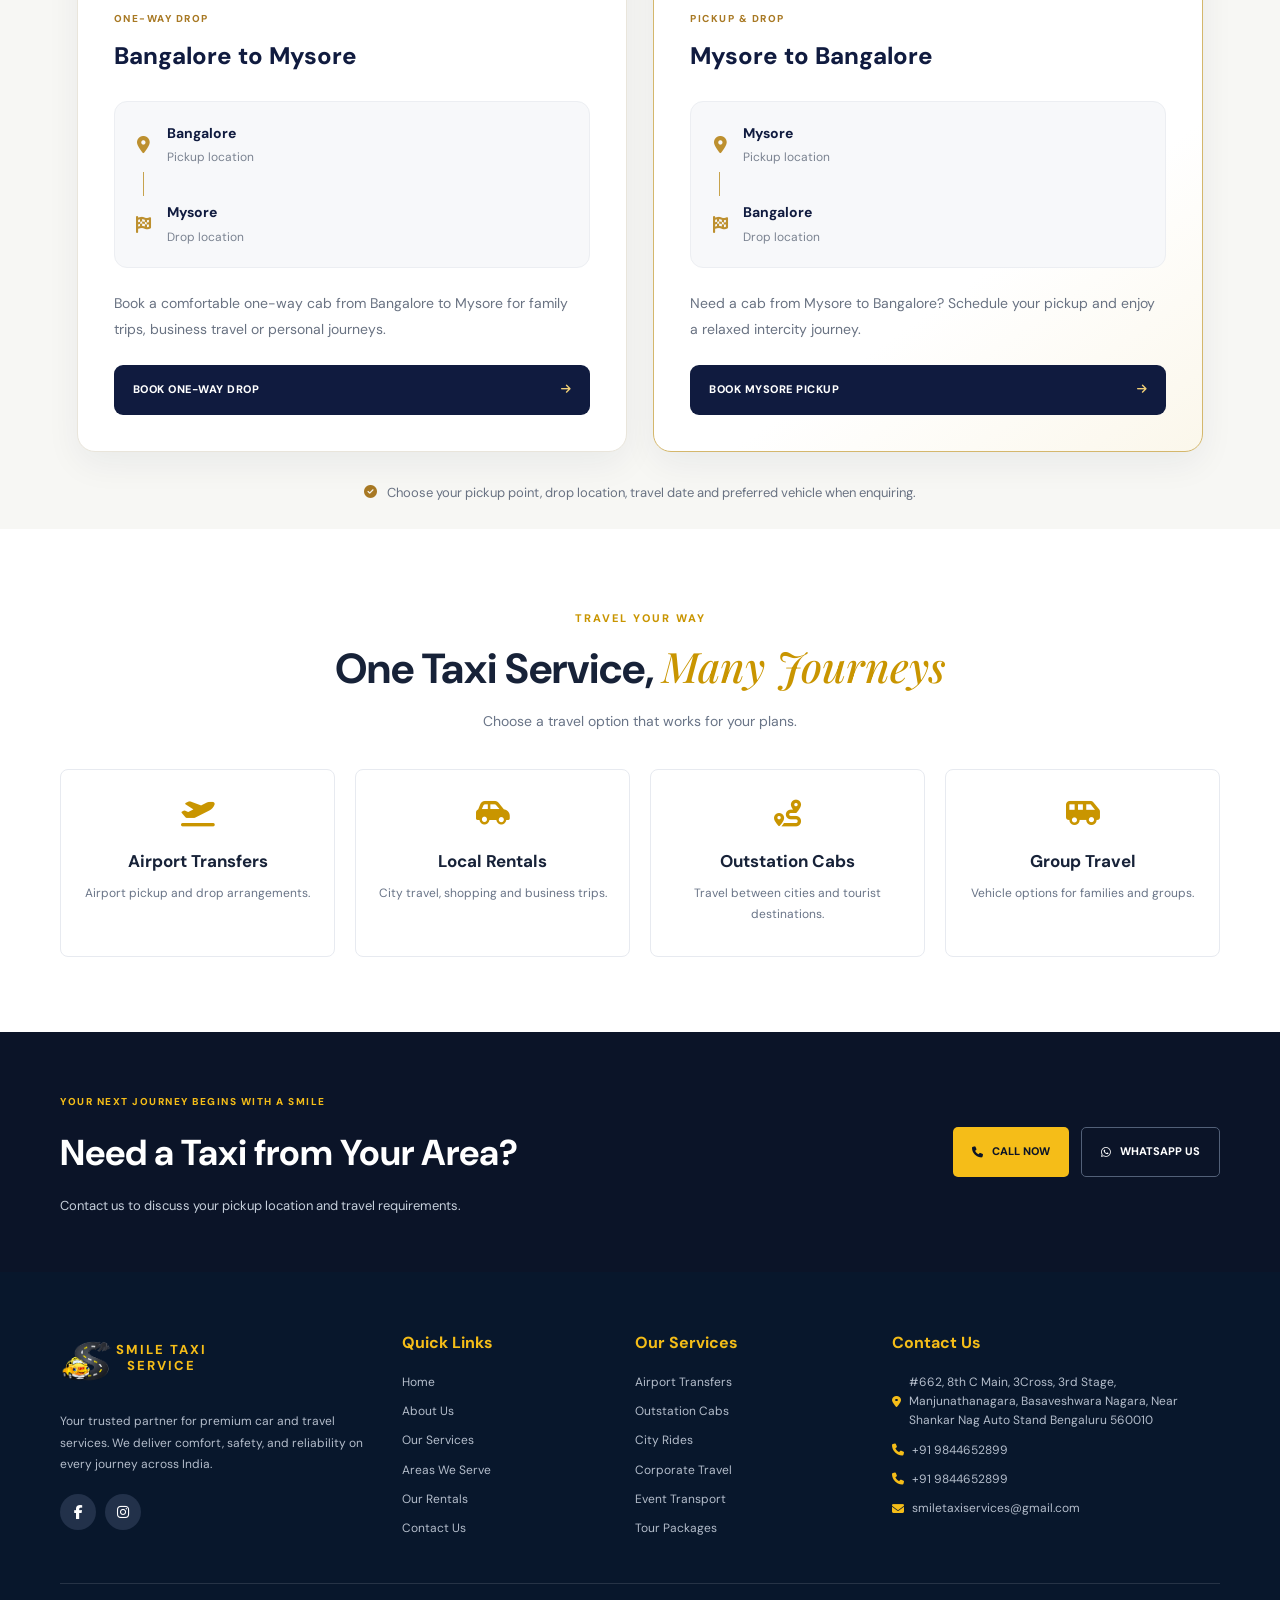
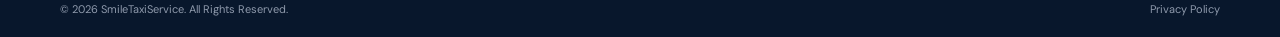
==== commit 2bc20772: "updated footer" ====
--- a/areas.html
+++ b/areas.html
@@ -1179,6 +1179,7 @@
 
 
         <!-- QUICK LINKS -->
+ <!-- QUICK LINKS -->
 
         <div>
 
@@ -1186,7 +1187,10 @@
                 Quick Links
             </h3>
 
-
+ <a href="index.html">
+                Home
+            </a>
+           
             <a href="about.html">
                 About Us
             </a>
@@ -1203,16 +1207,11 @@
                 Our Rentals
             </a>
 
-            <a href="tours.html">
-                Travels
-            </a>
-
             <a href="contact.html">
                 Contact Us
             </a>
 
         </div>
-
 
 
         <!-- SERVICES -->
@@ -1333,15 +1332,6 @@
 
 <div class="floating">
 
-
-    <a
-        class="call"
-        href="tel:+919008644559"
-        aria-label="Call">
-
-        <i class="fa-solid fa-phone"></i>
-
-    </a>
 
 
     <a
--- a/style.css
+++ b/style.css
@@ -489,20 +489,20 @@
 
     background: #e9eef4;
 }
-
 .fleet-bg {
     display: block;
     width: 100%;
     height: 100%;
 
-    object-fit: cover;
+    object-fit: contain;
     object-position: center;
 
+    transform: scale(1.03); /* Slight zoom in */
     transition: transform 0.5s ease;
 }
 
 .fleet-card:hover .fleet-bg {
-    transform: scale(1.045);
+    transform: scale(1.13); /* More zoom on hover */
 }
 
 .fleet-dark {
--- a/header.css
+++ b/header.css
@@ -1,826 +1,451 @@
 
-/* ===============================
-   SMILE TAXI - SHARED NAVBAR
-================================ */
-
+/* =========================================
+   SMILE TAXI - COMPLETE RESPONSIVE HEADER
+========================================= */
+
+.st-header,
+.st-header * {
+    box-sizing: border-box;
+}
 
 .st-header {
-  position: fixed !important;
-  top: 22px !important;
-  left: 0 !important;
-  width: 100% !important;
-  min-height: 100px !important;
-  z-index: 99999 !important;
-
-  
+    position: fixed;
+    top: 22px;
+    left: 0;
+    width: 100%;
+    min-height: 90px;
+    z-index: 99999;
 }
 
 .st-header-inner {
-  width: min(1440px, calc(100% - 48px)) !important;
-  min-height: 100px !important;
-  margin: 0 auto !important;
-  padding: 12px 0 !important;
-  display: flex !important;
-  align-items: center !important;
-  justify-content: space-between !important;
-  gap: 20px !important;
-}
-
-
-/* =========================
-   MOBILE NAVBAR FIX
-========================= */
-
-@media (max-width: 768px) {
-
-  .st-header {
-    position: relative;
-    z-index: 9999;
-  }
-
-  .st-header-inner {
-    position: relative;
+    width: min(1440px, calc(100% - 48px));
+    min-height: 90px;
+    margin: 0 auto;
     display: flex;
     align-items: center;
     justify-content: space-between;
-  }
-
-  /* Mobile menu button */
-  .st-mobile-menu {
+    gap: 20px;
+}
+
+/* =========================================
+   LOGO - DESKTOP
+========================================= */
+
+.st-header .st-logo {
+    display: grid;
+    grid-template-columns: 65px 120px;
+    grid-template-rows: 48px 17px;
+    column-gap: 6px;
+    row-gap: 0;
+
+    width: 191px;
+    height: 65px;
+    flex: 0 0 auto;
+
+    align-items: center;
+    justify-content: start;
+
+    text-decoration: none;
+}
+
+/* Logo image */
+
+.st-header .st-logo img {
+    grid-column: 1;
+    grid-row: 1;
+
+    width: 65px;
+    height: 48px;
+    object-fit: contain;
+    display: block;
+}
+
+/* Brand name */
+
+.st-header .st-logo-text {
+    grid-column: 2;
+    grid-row: 1;
+
+    color: #f5bd18;
+    font-size: 11px;
+    font-weight: 800;
+    letter-spacing: 1px;
+    line-height: 1.4;
+    text-align: left;
+    white-space: nowrap;
+}
+
+/* Tagline */
+
+.st-header .st-tagline {
+    grid-column: 1 / 3;
+    grid-row: 2;
+
+    width: 100%;
+    color: #ffffff;
+    font-size: 8px;
+    font-weight: 500;
+    letter-spacing: 0.2px;
+    text-align: center;
+    white-space: nowrap;
+}
+
+/* =========================================
+   DESKTOP NAVIGATION
+========================================= */
+
+.st-nav {
     display: flex;
     align-items: center;
     justify-content: center;
-    position: relative;
-    z-index: 10002;
-    cursor: pointer;
-    border: none;
-    background: transparent;
-    color: #ffffff;
-    font-size: 25px;
-  }
-
-  /* Navigation closed */
-  .st-nav {
-    display: none;
-  }
-
-  /* Navigation open */
-  .st-nav.open {
-    display: flex;
-    flex-direction: column;
-    align-items: stretch;
-    position: absolute;
-    top: 100%;
-    left: 0;
-    right: 0;
-    width: 100%;
-    max-height: calc(100vh - 100px);
-    overflow-y: auto;
-    background: #101b3f;
-    padding: 15px 20px;
-    gap: 0;
-    z-index: 10001;
-    box-shadow: 0 8px 20px rgba(0,0,0,0.2);
-  }
-
-  .st-nav.open a {
-    display: block;
-    padding: 14px 10px;
+    gap: 4px;
+
+    padding: 8px;
+    min-height: 60px;
+
+    background: #19263d;
+    border: 1px solid rgba(255,255,255,0.12);
+    border-radius: 50px;
+    box-shadow: 0 12px 30px rgba(10,20,38,0.12);
+}
+
+.st-nav a {
+    display: inline-flex;
+    align-items: center;
+    justify-content: center;
+
+    min-height: 44px;
+    padding: 0 15px;
+
     color: #ffffff;
     text-decoration: none;
-    border-bottom: 1px solid rgba(255,255,255,0.12);
-  }
-
-  .st-nav.open a:last-child {
-    border-bottom: none;
-  }
-
-  .st-nav.open a.active {
-    color: #f2c94c;
-  }
-}
-
-
-
-
-
-/* LOGO */
-
-
-/* ===== SMILE TAXI LOGO FIX ===== */
-
-.st-logo {
+    white-space: nowrap;
+
+    font-size: 12px;
+    font-weight: 700;
+    border-radius: 40px;
+    transition: 0.25s ease;
+}
+
+.st-nav a:hover,
+.st-nav a.active {
+    background: #ffffff;
+    color: #101b3f;
+}
+
+/* =========================================
+   RIGHT SIDE BUTTONS
+========================================= */
+
+.st-header-actions {
     display: flex;
     align-items: center;
-    gap: 10px;
-    text-decoration: none;
-    flex-shrink: 0;
-    min-width: 0;
-}
-
-.st-logo img {
-    display: block;
-    width: 65px;
-    height: 65px;
-    object-fit: contain;
-    flex-shrink: 0;
-}
-
-.st-logo-text {
-    display: block;
-    color: #f5bd18;
-    font-size: 14px;
-    font-weight: 700;
-    line-height: 1.35;
-    letter-spacing: 1.5px;
-    text-align: center;
-}
-
-/* Mobile */
-@media (max-width: 768px) {
-    .st-logo {
-        gap: 8px;
-    }
-
-    .st-logo img {
-        width: 58px;
-        height: 58px;
-    }
-
-    .st-logo-text {
-        font-size: 12px;
-        letter-spacing: 1.2px;
-    }
-}
-
-
-.st-logo {
-  display: flex;
-  flex-direction: column;
-  align-items: center;
-  justify-content: center;
-  justify-self: start;
-
-  width: 156px;
-  height: auto;
-  padding: 0;
-
-  background: transparent;
-  border: none;
-  border-radius: 0;
-  box-shadow: none;
-  overflow: visible;
-
-  text-decoration: none;
-  line-height: 1;
-}
-
-.st-logo img {
-  display: block;
-  width: 115px;
-  height: 65px;
-  object-fit: contain;
-  background: transparent;
-  border: none;
-  box-shadow: none;
-}
-
-
-
-.st-logo span {
-  display: block;
-  margin-top: 2px;
-  color: #f5bd18;
-  font-size: 10px;
-  font-weight: 700;
-  letter-spacing: 1.6px;
-}
-
-/* CENTER NAVIGATION */
-
-.st-nav {
-  justify-self: center;
-
-  display: flex;
-  align-items: center;
-  justify-content: center;
-  gap: 5px;
-
-  padding: 8px 10px;
-  min-height: 66px;
-
-  background: #1b2539;
-  border: 1px solid rgba(255,255,255,.12);
-  border-radius: 50px;
-  box-shadow: 0 12px 30px rgba(10, 20, 38, .12);
-}
-
-.st-nav a {
-  display: inline-flex;
-  align-items: center;
-  justify-content: center;
-
-  min-height: 48px;
-  padding: 0 21px;
-
-  color: #cbd2df;
-  text-decoration: none;
-  white-space: nowrap;
-
-  font-size: 15px;
-  font-weight: 800;
-  transition: color .25s ease, background .25s ease;
-  border-radius: 40px;
-}
-
-.st-nav a:hover {
-  color: #ffffff;
-}
-
-.st-nav a.active {
-  color: #172033;
-  background: #ffffff;
-}
-
-/* RIGHT SIDE BUTTONS */
-
-.st-header-actions {
-  display: flex;
-  align-items: center;
-  justify-content: flex-end;
-  gap: 16px;
+    justify-content: flex-end;
+    gap: 12px;
 }
 
 .st-phone {
-  flex: 0 0 60px;
-  width: 60px;
-  height: 60px;
-
-  display: flex;
-  align-items: center;
-  justify-content: center;
-
-  border-radius: 50%;
-  background: #ffffff;
-  color: #42516a;
-  text-decoration: none;
-  font-size: 20px;
-
-  box-shadow: 0 2px 8px rgba(0,0,0,.04);
-  transition: transform .25s ease;
-}
-
-.st-phone:hover {
-  transform: translateY(-2px);
-}
-
-.st-book {
-  min-width: 193px;
-  height: 57px;
-  padding: 0 27px;
-
-  display: inline-flex;
-  align-items: center;
-  justify-content: center;
-  gap: 12px;
-
-  border-radius: 40px;
-  background: #f5b900;
-  color: #101827;
-
-  text-decoration: none;
-  white-space: nowrap;
-  font-size: 14px;
-  font-weight: 900;
-  letter-spacing: 1px;
-
-  box-shadow: 0 10px 24px rgba(245,185,0,.18);
-  transition: background .25s ease, transform .25s ease;
-}
-
-.st-book:hover {
-  background: #ffca24;
-  transform: translateY(-2px);
-}
-
-/* MOBILE MENU BUTTON */
-
-.st-mobile-menu {
-  display: none;
-  width: 46px;
-  height: 46px;
-  border: none;
-  border-radius: 50%;
-  background: #f5b900;
-  color: #101827;
-  font-size: 20px;
-  cursor: pointer;
-}
-
-/* MEDIUM SCREENS */
-
-@media (max-width: 1350px) {
-  .st-header-inner {
-    grid-template-columns: 145px minmax(0, 1fr) 220px;
-    gap: 12px;
-    width: calc(100% - 48px);
-  }
-
-  .st-logo {
-    width: 140px;
-    height: 64px;
-  }
-
-  .st-nav {
-    gap: 1px;
-    padding: 7px;
-  }
-
-  .st-nav a {
-    padding: 0 13px;
-    font-size: 12px;
-  }
-
-  .st-header-actions {
-    gap: 10px;
-  }
-
-  .st-phone {
-    flex-basis: 48px;
     width: 48px;
     height: 48px;
-  }
-
-  .st-book {
-    min-width: 150px;
+    flex: 0 0 48px;
+
+    display: flex;
+    align-items: center;
+    justify-content: center;
+
+    border-radius: 50%;
+    background: #ffffff;
+    color: #101b3f;
+    text-decoration: none;
+    font-size: 17px;
+}
+
+.st-book {
+    min-width: 155px;
     height: 50px;
-    padding: 0 17px;
+    padding: 0 20px;
+
+    display: inline-flex;
+    align-items: center;
+    justify-content: center;
+    gap: 10px;
+
+    border-radius: 40px;
+    background: #f5b900;
+    color: #101827;
+
+    text-decoration: none;
+    white-space: nowrap;
     font-size: 12px;
-  }
-}
-
-/* TABLET AND MOBILE */
-
-@media (max-width: 1000px) {
-  .st-header {
-    padding: 14px 0;
-  }
-
-  .st-header-inner {
-    width: calc(100% - 36px);
-    grid-template-columns: 1fr auto;
-    gap: 12px;
-  }
-
-  .st-logo {
-    width: 125px;
-    height: 60px;
-    justify-self: start;
-  }
-
-  .st-logo img {
-    width: 88px;
-    height: 37px;
-  }
-
-  .st-logo span {
-    font-size: 7px;
-  }
-
-  .st-header-actions {
+    font-weight: 900;
+    letter-spacing: 0.7px;
+}
+
+/* =========================================
+   MOBILE MENU BUTTON
+========================================= */
+
+.st-mobile-menu {
     display: none;
-  }
-
-  .st-mobile-menu {
-    display: inline-flex;
-    align-items: center;
-    justify-content: center;
-  }
-
-  .st-nav {
-    display: none;
-    position: absolute;
-    top: calc(100% + 2px);
-    left: 18px;
-    right: 18px;
-
-    min-height: 0;
-    padding: 12px;
-    border-radius: 18px;
-
-    flex-direction: column;
-    align-items: stretch;
-    gap: 3px;
-
-    background: #1b2539;
-    box-shadow: 0 15px 35px rgba(0,0,0,.2);
-  }
-
-  .st-nav.open {
-    display: flex;
-  }
-
-  .st-nav a {
-    width: 100%;
-    min-height: 44px;
-    justify-content: flex-start;
-    padding: 0 18px;
-    font-size: 13px;
-  }
-}
-
-/* SMALL PHONES */
-
-@media (max-width: 480px) {
-  .st-header-inner {
-    width: calc(100% - 28px);
-  }
-
-  .st-logo {
-    width: 115px;
-    height: 56px;
-  }
-
-  .st-mobile-menu {
+
     width: 42px;
     height: 42px;
-  }
-}
-
-
-/* ===== SHARED HEADER: SAME STYLE ON EVERY PAGE ===== */
-
-
-.st-header *,
-.st-header *::before,
-.st-header *::after {
-  box-sizing: border-box;
-}
-
-.st-header-inner {
-  width: min(1440px, calc(100% - 48px)) !important;
-  min-height: 82px !important;
-  margin: 0 auto !important;
-  display: flex !important;
-  align-items: center !important;
-  justify-content: space-between !important;
-  gap: 20px !important;
-}
-
-.st-logo {
-  display: flex !important;
-  align-items: center !important;
-  flex-shrink: 0 !important;
-  background: transparent !important;
-  border: none !important;
-  box-shadow: none !important;
-  padding: 0 !important;
-  margin: 0 !important;
-}
-
-.st-logo img {
-  width: 62px !important;
-  height: 54px !important;
-  object-fit: contain !important;
-}
-
-.st-nav {
-  display: flex !important;
-  align-items: center !important;
-  justify-content: center !important;
-  gap: 4px !important;
-  padding: 7px !important;
-  margin: 0 !important;
-  border-radius: 40px !important;
-  background: #19263d !important;
-  flex-shrink: 0 !important;
-}
-
-.st-nav a {
-  display: inline-flex !important;
-  align-items: center !important;
-  justify-content: center !important;
-  padding: 10px 13px !important;
-  margin: 0 !important;
-  border-radius: 25px !important;
-  color: #fff !important;
-  font-size: 11px !important;
-  font-weight: 600 !important;
-  line-height: 1.2 !important;
-  text-decoration: none !important;
-  white-space: nowrap !important;
-  background: transparent !important;
-}
-
-.st-nav a.active {
-  color: #071226 !important;
-  background: #fff !important;
-}
-
-.st-nav a:hover {
-  color: #071226 !important;
-  background: #fff !important;
-}
-
-.st-header a,
-.st-header button {
-  font-family: inherit;
-}
-
-@media (max-width: 900px) {
-  .st-header-inner {
-    width: calc(100% - 28px) !important;
-    gap: 12px !important;
-  }
-
-  .st-nav {
-    gap: 0 !important;
-  }
-
-  .st-nav a {
-    padding: 9px 8px !important;
-    font-size: 10px !important;
-  }
-}
-
-@media (max-width: 700px) {
-  .st-header,
-  .st-header-inner {
-    min-height: 70px !important;
-  }
-
-  .st-logo img {
-    width: 54px !important;
-    height: 48px !important;
-  }
-
-  .st-nav {
-    display: none !important;
-  }
-
-  .st-nav.open {
-    display: flex !important;
-    position: absolute !important;
-    top: 70px !important;
-    left: 14px !important;
-    right: 14px !important;
-    flex-direction: column !important;
-    align-items: stretch !important;
-    padding: 12px !important;
-    border-radius: 14px !important;
-    background: #19263d !important;
-  }
-
-  .st-nav.open a {
-    width: 100% !important;
-    justify-content: flex-start !important;
-    padding: 13px 16px !important;
-  }
-}
-
-
-body {
-  padding-top: 12px;
-}
-
-@media (max-width: 700px) {
-  body {
-    padding-top: 70px;
-  }
-}
-
-
-/* ===== MOBILE HEADER FIX ===== */
-@media (max-width: 700px) {
-  .st-header {
-    position: fixed !important;
-    top: 0 !important;
-    left: 0 !important;
-    width: 100% !important;
-    min-height: 76px !important;
-    padding: 0 !important;
-    background: #08172c !important;
-    z-index: 999999 !important;
-  }
-
-  .st-header-inner {
-    width: 100% !important;
-    min-height: 76px !important;
-    padding: 8px 16px !important;
-    margin: 0 !important;
-    display: flex !important;
-    align-items: center !important;
-    justify-content: space-between !important;
-    gap: 12px !important;
-  }
-
-  .st-logo {
-    display: flex !important;
-    align-items: center !important;
-    margin: 0 !important;
-    padding: 0 !important;
-  }
-
-  .st-logo img {
-    width: 82px !important;
-    height: 64px !important;
-    object-fit: contain !important;
-  }
-
-  #menuToggle {
-    position: relative !important;
-    flex-shrink: 0 !important;
-    width: 42px !important;
-    height: 42px !important;
-    margin: 0 !important;
-  }
-
-  .st-nav {
-    display: none !important;
-  }
-
-  .st-nav.open {
-    display: flex !important;
-    position: absolute !important;
-    top: 76px !important;
-    left: 12px !important;
-    right: 12px !important;
-    width: auto !important;
-    flex-direction: column !important;
-    align-items: stretch !important;
-    padding: 12px !important;
-    background: #19263d !important;
-    border-radius: 14px !important;
-  }
-
-  .st-nav.open a {
-    width: 100% !important;
-    padding: 13px 16px !important;
-  }
-
-  body {
-    padding-top: 76px !important;
-  }
-
-  html {
-    scroll-padding-top: 76px !important;
-  }
-}
-
-
-/* MOBILE HEADER */
-@media (max-width: 700px) {
-  .st-header-inner {
-    display: flex !important;
-    align-items: center !important;
-    justify-content: space-between !important;
-    gap: 7px !important;
-    padding: 8px 10px !important;
-  }
-
-  .st-logo img {
-    width: 58px !important;
-    height: 52px !important;
-    object-fit: contain !important;
-  }
-
-  /* Show phone and booking buttons on mobile */
-  .st-header .st-phone,
-  .st-header .st-book,
-  .st-header .book-now,
-  .st-header .st-header-actions {
-    display: inline-flex !important;
-    align-items: center !important;
-    justify-content: center !important;
-  }
-
-  .st-header .st-phone {
-    width: 36px !important;
-    height: 36px !important;
-    min-width: 36px !important;
-    border-radius: 50% !important;
-    background: #fff !important;
-    color: #08172c !important;
-  }
-
-  .st-header .st-book,
-  .st-header .book-now {
-    padding: 10px 11px !important;
-    border-radius: 24px !important;
-    background: #f5bd18 !important;
-    color: #08172c !important;
-    font-size: 10px !important;
-    font-weight: 800 !important;
-    white-space: nowrap !important;
-  }
-
-  #menuToggle {
-    display: flex !important;
-    flex-shrink: 0 !important;
-    align-items: center !important;
-    justify-content: center !important;
-    width: 36px !important;
-    height: 36px !important;
-  }
-
-  .st-nav {
-    display: none !important;
-  }
-
-  .st-nav.open {
-    display: flex !important;
-  }
-}
-
-/* Desktop styles remain unchanged */
-@media (min-width: 701px) {
-  .st-header .st-phone,
-  .st-header .st-book,
-  .st-header .book-now {
-    /* Keep existing desktop styling */
-  }
-}
-
-
-@media (max-width: 700px) {
-  #mainNavigation {
-    display: none !important;
-  }
-
-  #mainNavigation.open {
-    display: flex !important;
-    position: absolute !important;
-    top: 100% !important;
-    left: 12px !important;
-    right: 12px !important;
-    width: auto !important;
-    flex-direction: column !important;
-    align-items: stretch !important;
-    z-index: 999999 !important;
-    background: #19263d !important;
-    padding: 12px !important;
-    border-radius: 14px !important;
-  }
-
-  #mainNavigation.open a {
-    display: flex !important;
-    width: 100% !important;
-    padding: 13px 16px !important;
-  }
-}
-
-
-/* ===== SMILE TAXI LOGO FIX ===== */
-
-.st-header .st-logo {
-  display: flex !important;
-  flex-direction: column !important;
-  align-items: center !important;
-  justify-content: center !important;
-  flex: 0 0 150px !important;
-  width: 150px !important;
-  height: auto !important;
-  padding: 0 !important;
-  margin: 0 !important;
-  background: transparent !important;
-  text-decoration: none !important;
-  line-height: 1.3 !important;
-}
-
-.st-header .st-logo img {
-  display: block !important;
-  width: 100px !important;
-  height: 65px !important;
-  object-fit: contain !important;
-}
-
-.st-header .st-logo .st-logo-text {
-  display: block !important;
-  width: 100% !important;
-  margin-top: 3px !important;
-  color: #f5bd18 !important;
-  font-size: 11px !important;
-  font-weight: 800 !important;
-  letter-spacing: 2px !important;
-  line-height: 1.3 !important;
-  text-align: center !important;
-  white-space: normal !important;
-}
-
-/* Mobile and tablet */
-@media (max-width: 1000px) {
-  .st-header .st-logo {
-    flex-basis: 125px !important;
-    width: 125px !important;
-  }
-
-  .st-header .st-logo img {
-    width: 82px !important;
-    height: 48px !important;
-  }
-
-  .st-header .st-logo .st-logo-text {
-    font-size: 9px !important;
-    letter-spacing: 1.5px !important;
-  }
-}
+
+    align-items: center;
+    justify-content: center;
+
+    border: none;
+    border-radius: 50%;
+    background: #f5b900;
+    color: #101827;
+    font-size: 19px;
+    cursor: pointer;
+    flex-shrink: 0;
+}
+
+/* =========================================
+   SMILE TAXI - MOBILE HEADER FINAL LAYOUT
+   Desktop-style horizontal logo
+========================================= */
+
+@media screen and (max-width: 768px) {
+
+    #siteHeader .st-header {
+        position: fixed !important;
+        top: 0 !important;
+        left: 0 !important;
+        width: 100% !important;
+        height: 85px !important;
+        min-height: 85px !important;
+        background: #08172c !important;
+        z-index: 999999 !important;
+    }
+
+    #siteHeader .st-header-inner {
+        width: 100% !important;
+        height: 85px !important;
+        min-height: 85px !important;
+        padding: 0 14px !important;
+        margin: 0 !important;
+
+        display: flex !important;
+        flex-direction: row !important;
+        align-items: center !important;
+        justify-content: space-between !important;
+        gap: 8px !important;
+    }
+
+    /* LOGO CONTAINER */
+
+    #siteHeader .st-header .st-logo {
+        display: block !important;
+
+        position: relative !important;
+
+        width: 191px !important;
+        min-width: 191px !important;
+        max-width: 191px !important;
+        height: 65px !important;
+
+        flex: 0 0 191px !important;
+
+        padding: 0 !important;
+        margin: 0 !important;
+
+        overflow: visible !important;
+        transform: none !important;
+
+        text-decoration: none !important;
+    }
+
+    /* TAXI IMAGE - LEFT SIDE */
+
+    #siteHeader .st-header .st-logo img {
+        position: absolute !important;
+
+        left: 0 !important;
+        top: 0 !important;
+        right: auto !important;
+        bottom: auto !important;
+
+        display: block !important;
+
+        width: 65px !important;
+        min-width: 65px !important;
+        max-width: 65px !important;
+
+        height: 48px !important;
+        max-height: 48px !important;
+
+        object-fit: contain !important;
+
+        margin: 0 !important;
+        padding: 0 !important;
+
+        transform: none !important;
+    }
+
+    /* COMPANY NAME - RIGHT SIDE */
+
+    #siteHeader .st-header .st-logo .st-logo-text {
+        position: absolute !important;
+
+        left: 61px !important;
+        top: 15px !important;
+
+        right: auto !important;
+        bottom: auto !important;
+
+        display: block !important;
+
+        width: 120px !important;
+        min-width: 120px !important;
+        max-width: 120px !important;
+
+        color: #f5bd18 !important;
+
+        font-size: 9px !important;
+        font-weight: 800 !important;
+        letter-spacing: 1px !important;
+        line-height: 1.4 !important;
+
+        text-align: left !important;
+        white-space: nowrap !important;
+
+        margin: 0 !important;
+        padding: 0 !important;
+
+        transform: none !important;
+    }
+
+    /* TAGLINE - BELOW LOGO AND COMPANY NAME */
+
+    #siteHeader .st-header .st-logo .st-tagline {
+        position: absolute !important;
+
+        left: 0 !important;
+        top: 48px !important;
+
+        right: auto !important;
+        bottom: auto !important;
+
+        display: block !important;
+
+        width: 191px !important;
+        min-width: 191px !important;
+        max-width: 191px !important;
+
+        height: 17px !important;
+
+        color: #ffffff !important;
+
+        font-size: 8px !important;
+        font-weight: 500 !important;
+        letter-spacing: 0.2px !important;
+        line-height: 17px !important;
+
+        text-align: center !important;
+        white-space: nowrap !important;
+
+        margin: 0 !important;
+        padding: 0 !important;
+
+        transform: none !important;
+    }
+
+    /* HIDE DESKTOP NAVIGATION */
+
+    #siteHeader .st-header .st-nav {
+        display: none !important;
+    }
+
+    /* MOBILE MENU BUTTON */
+
+    #siteHeader .st-header .st-mobile-menu {
+        display: flex !important;
+
+        position: relative !important;
+
+        width: 42px !important;
+        min-width: 42px !important;
+        height: 42px !important;
+
+        align-items: center !important;
+        justify-content: center !important;
+
+        padding: 0 !important;
+        margin: 0 !important;
+
+        border: none !important;
+        border-radius: 50% !important;
+
+        background: #f5b900 !important;
+        color: #101827 !important;
+
+        font-size: 19px !important;
+        flex-shrink: 0 !important;
+
+        cursor: pointer !important;
+    }
+
+    /* HIDE DESKTOP ACTION BUTTONS */
+
+    #siteHeader .st-header .st-header-actions {
+        display: none !important;
+    }
+
+    /* MOBILE DROPDOWN */
+
+    #siteHeader .st-header .st-nav.open {
+        display: flex !important;
+
+        position: absolute !important;
+        top: 100% !important;
+        left: 12px !important;
+        right: 12px !important;
+
+        width: auto !important;
+        max-height: calc(100vh - 100px) !important;
+
+        flex-direction: column !important;
+        align-items: stretch !important;
+
+        overflow-y: auto !important;
+
+        padding: 12px !important;
+        gap: 3px !important;
+
+        background: #19263d !important;
+        border-radius: 14px !important;
+
+        box-shadow: 0 12px 30px rgba(0,0,0,0.25) !important;
+    }
+
+    #siteHeader .st-header .st-nav.open a {
+        display: flex !important;
+        width: 100% !important;
+        min-height: 44px !important;
+
+        align-items: center !important;
+        justify-content: flex-start !important;
+
+        padding: 12px 15px !important;
+
+        font-size: 13px !important;
+    }
+}
+
+/* VERY SMALL MOBILE SCREENS */
+
+@media screen and (max-width: 360px) {
+
+    #siteHeader .st-header-inner {
+        padding-left: 8px !important;
+        padding-right: 8px !important;
+    }
+
+    #siteHeader .st-header .st-logo {
+        transform: scale(0.88) !important;
+        transform-origin: left center !important;
+    }
+}
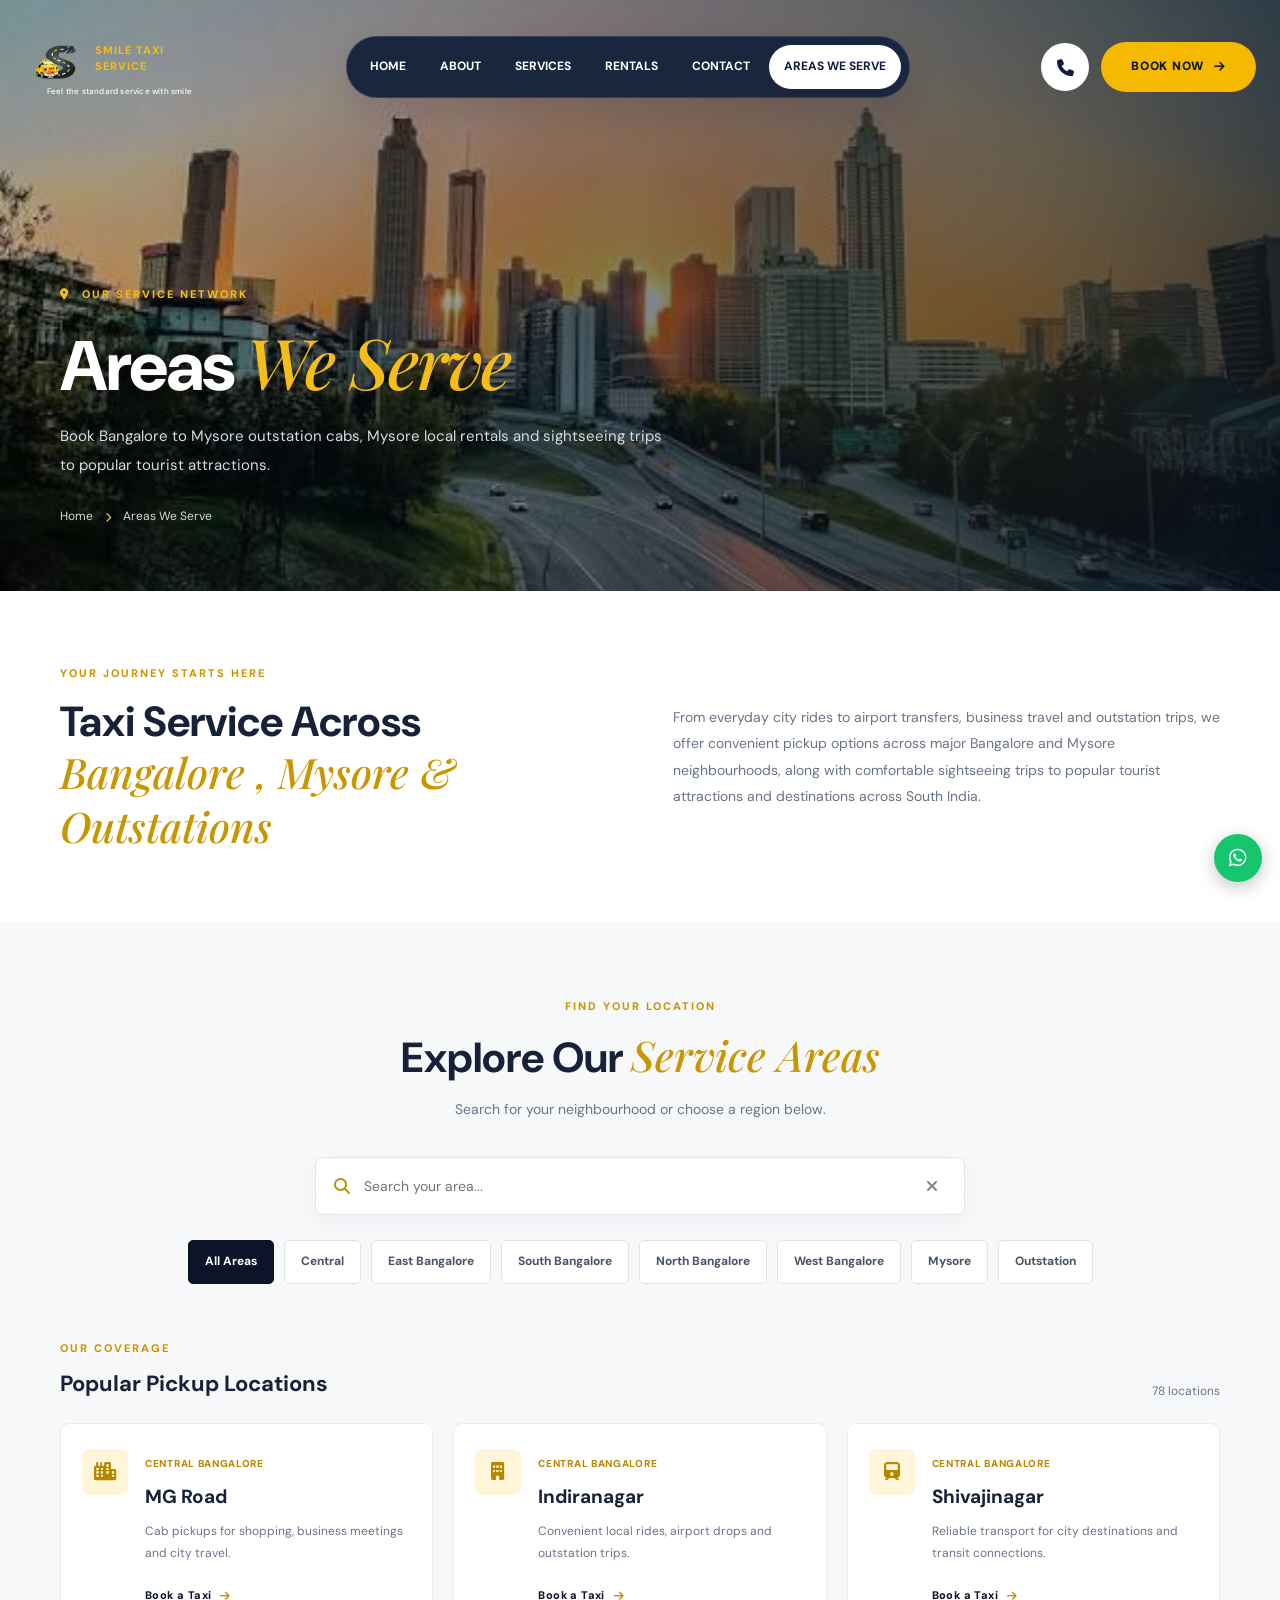
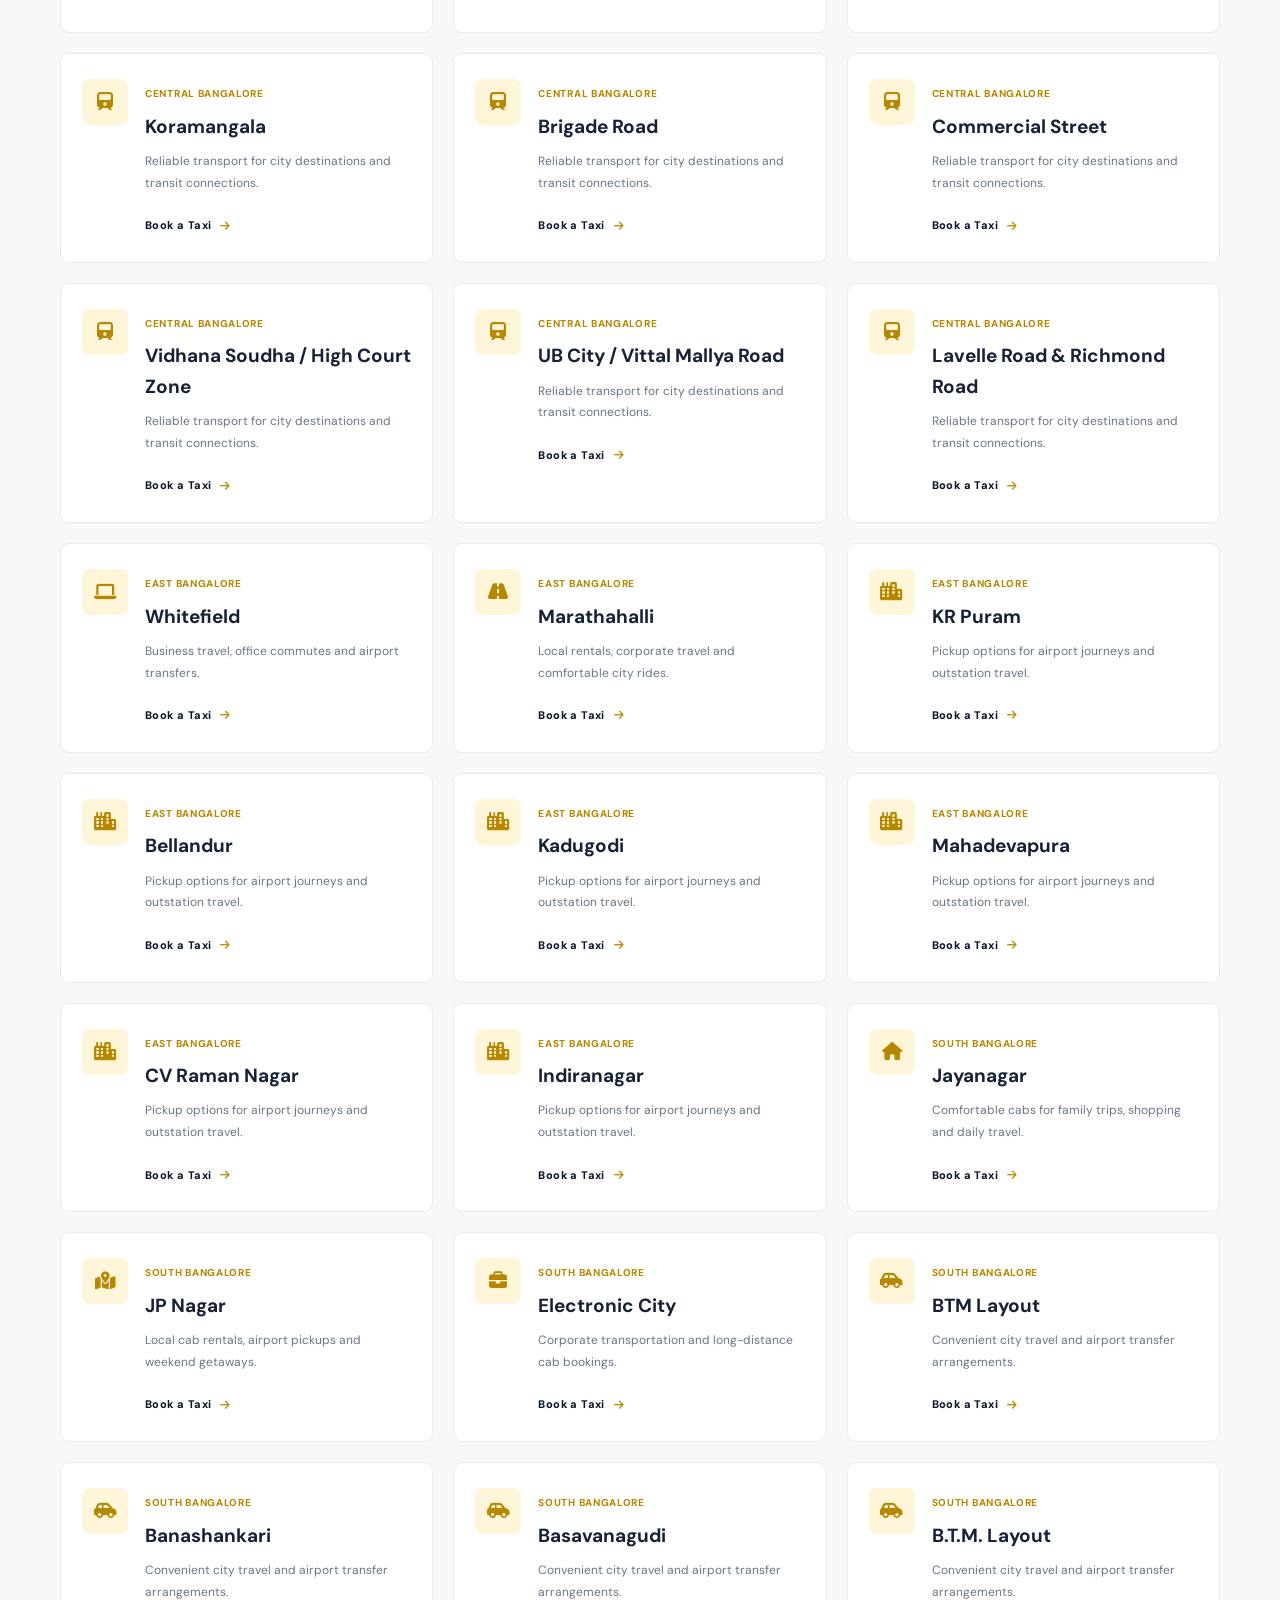
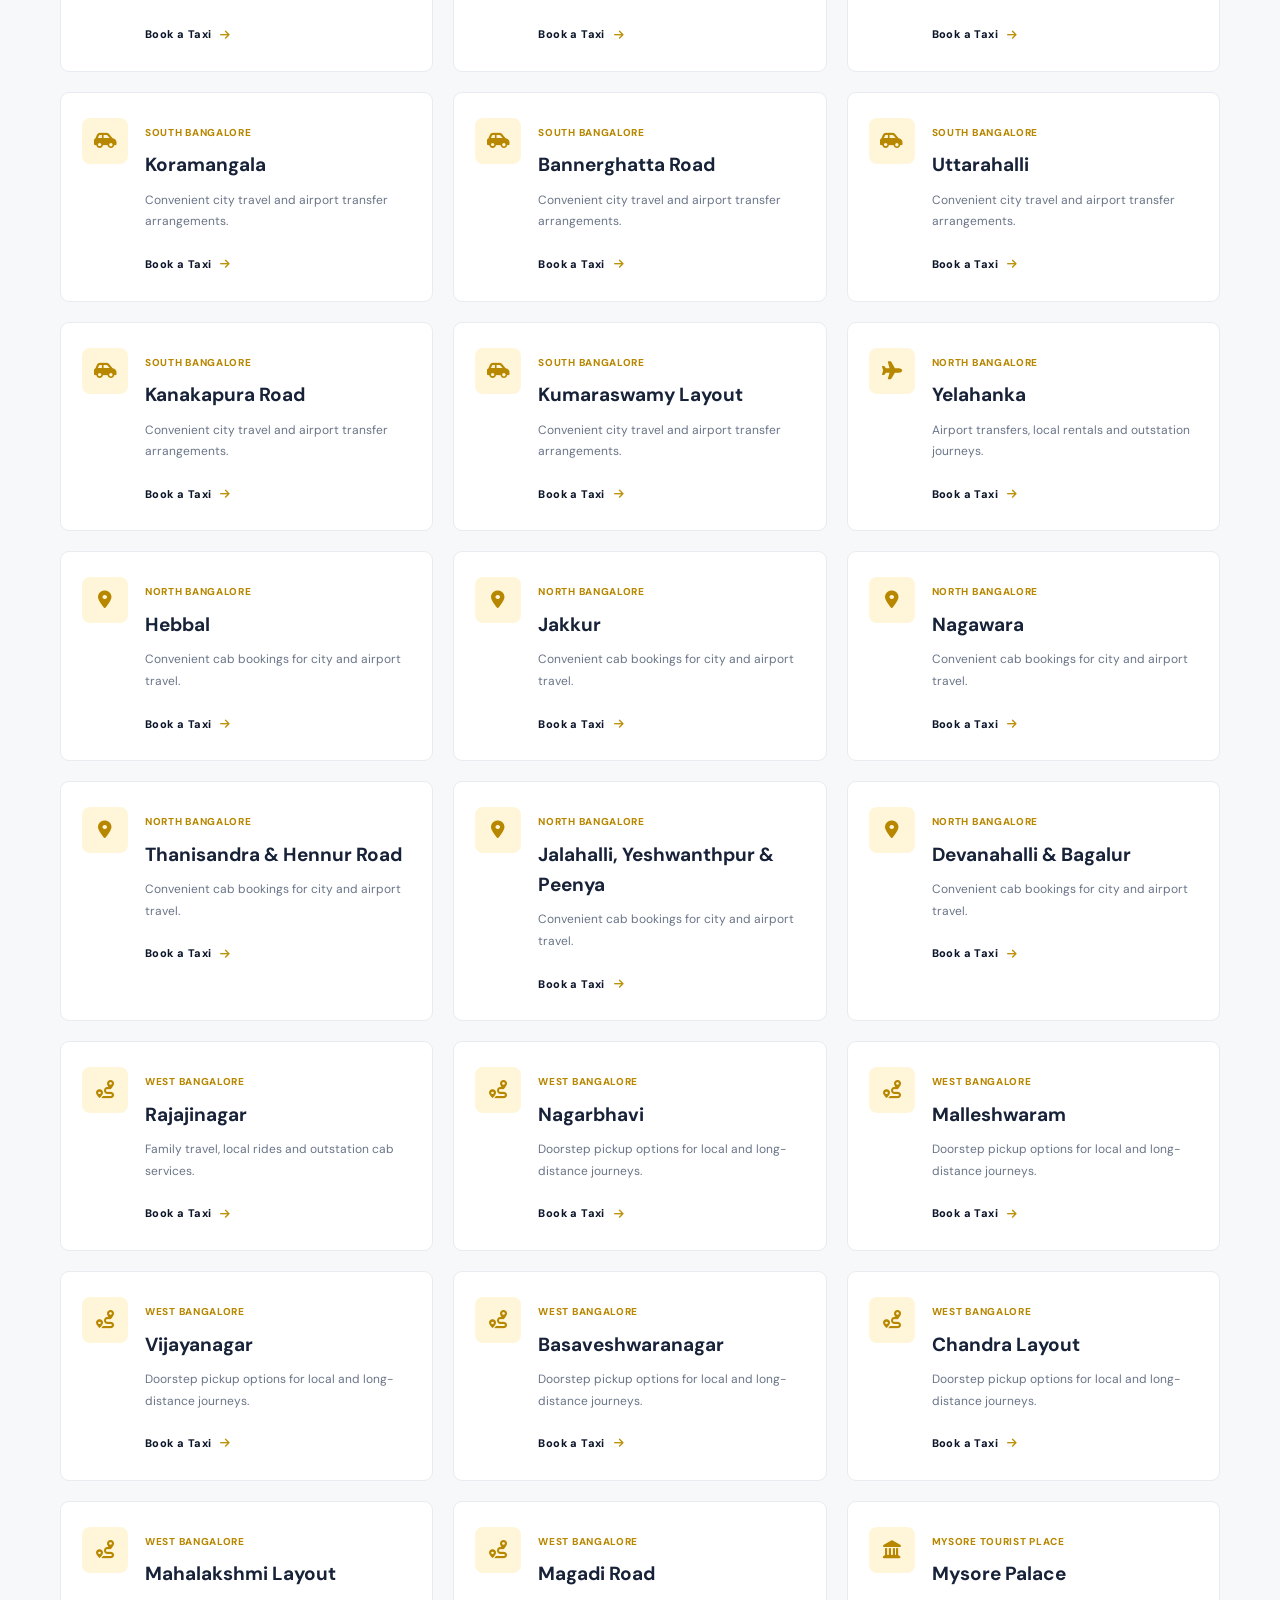
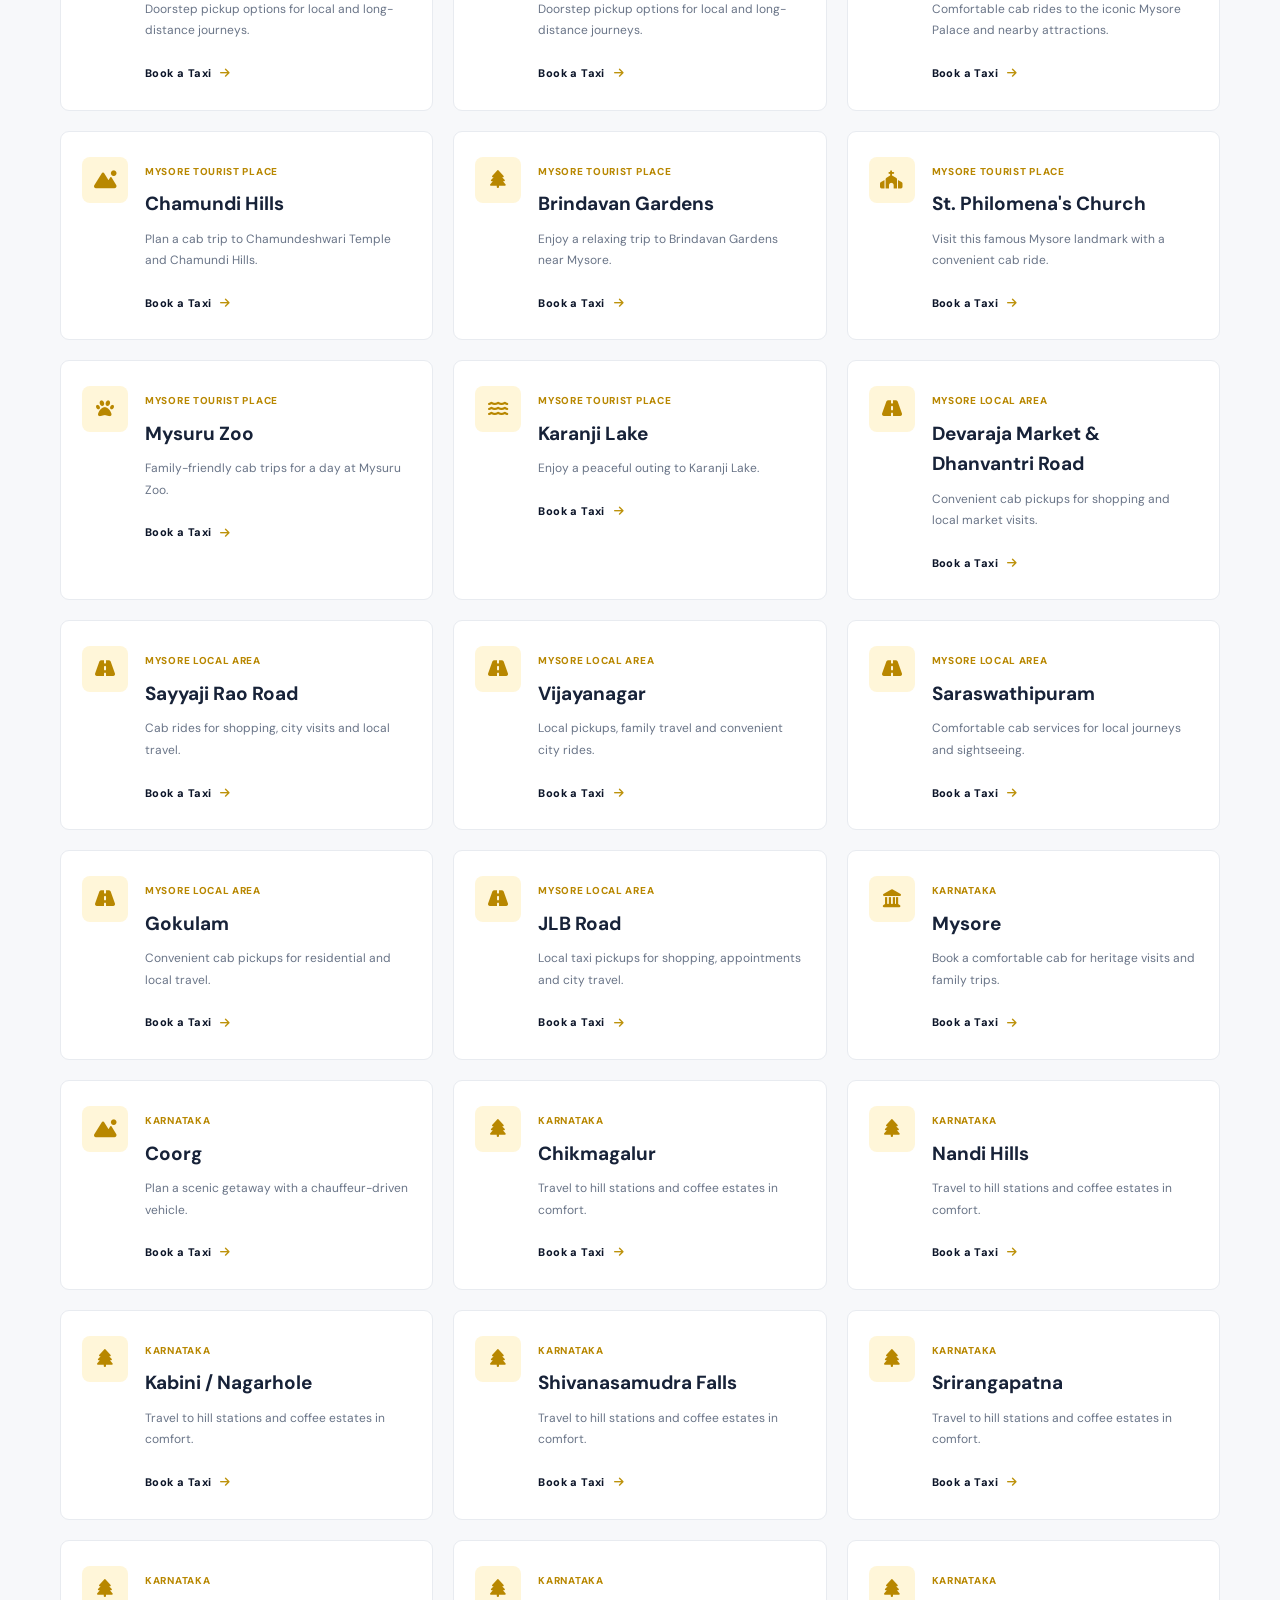
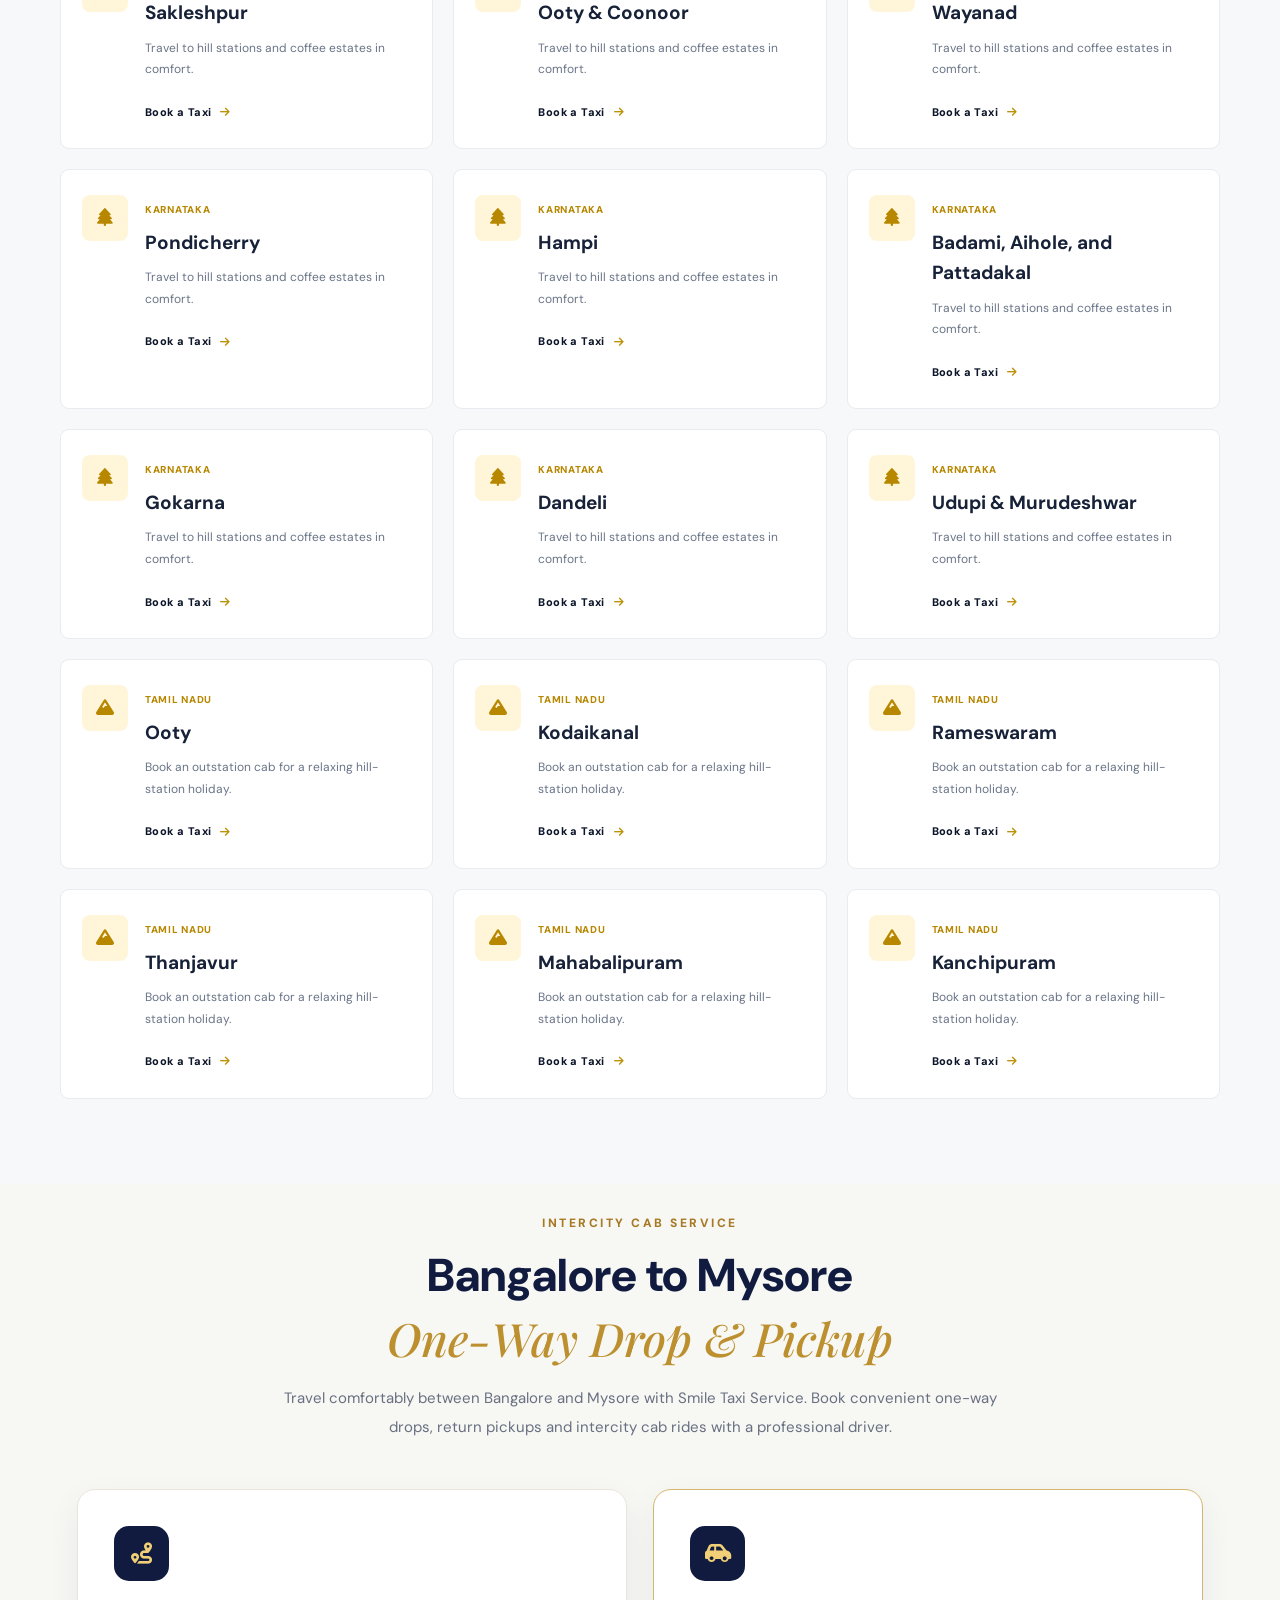
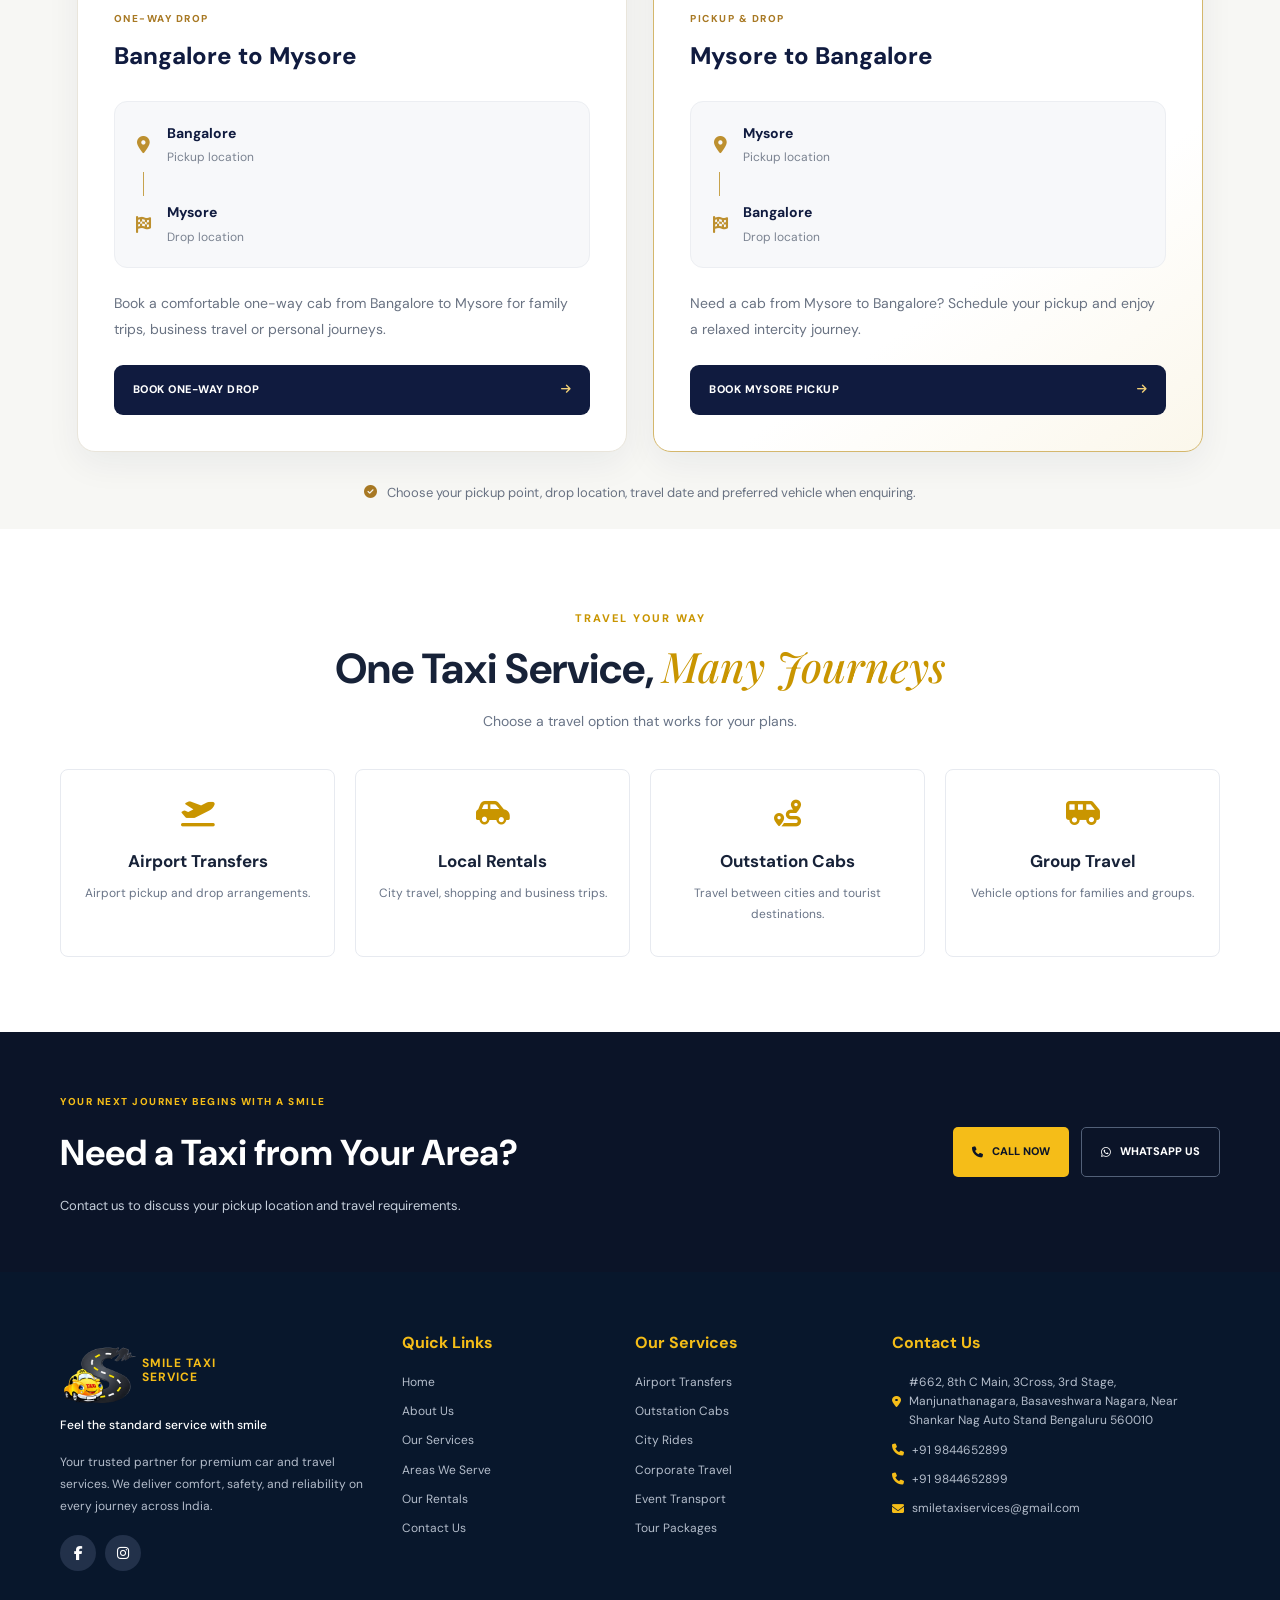
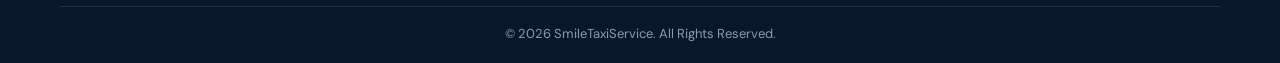
==== commit 89d6825c: "footer updated" ====
--- a/areas.html
+++ b/areas.html
@@ -1138,12 +1138,16 @@
             <div class="footer-logo">
 
              
-    <a href="./index.html" class="st-logo">
-      <img src="../assets/images/taxi.png" alt="Smile Taxi">
+     <a href="./index.html" class="st-logo">
+      <img src="./assets/images/taxi.png" alt="Smile Taxi">
       <span class="st-logo-text">
         SMILE TAXI<br>
         SERVICE
       </span>
+
+      <span class="st-tagline">
+        Feel the standard service with smile
+    </span>
     </a>
 
             </div>
@@ -1191,11 +1195,11 @@
                 Home
             </a>
            
-            <a href="about.html">
+            <a href="pages/about.html">
                 About Us
             </a>
 
-            <a href="services.html">
+            <a href="pages/services.html">
                 Our Services
             </a>
 
@@ -1316,9 +1320,7 @@
         </span>
 
 
-        <span>
-            Privacy Policy
-        </span>
+        
 
     </div>
 
--- a/style.css
+++ b/style.css
@@ -1,65 +1,165 @@
-/* Smile Taxi / Bengaluru Travel homepage styling */
-:root{--navy:#08172c;--navy2:#0d2340;--gold:#f5bd18;--cream:#faf9f5;--muted:#6b7687;--white:#fff;--radius:18px}
-*{box-sizing:border-box;margin:0;padding:0}
-html{scroll-behavior:smooth;scroll-padding-top:90px}
-body{font-family:"DM Sans",Arial,sans-serif;color:#152137;background:#fff;overflow-x:hidden;line-height:1.6}
-a{color:inherit;text-decoration:none}
-img{display:block;max-width:100%;height:auto}
-button{font:inherit}
-.section{width:100%}
-.hero{height:min(760px,100vh);min-height:650px;background:#050d1c;position:relative;overflow:hidden;isolation:isolate}
-.hero:before{content:"";position:absolute;inset:0;z-index:-1;background:linear-gradient(90deg,rgba(5,13,28,.99) 0%,rgba(5,13,28,.94) 27%,rgba(5,13,28,.72) 46%,rgba(5,13,28,.28) 72%,rgba(5,13,28,.12) 100%),linear-gradient(0deg,rgba(5,13,28,.52),transparent 48%)}
-.hero-copy{position:absolute;z-index:5;left:max(calc((100% - 1160px)/2),5.8%);top:clamp(145px,19vh,195px);width:min(500px,43%)}
-.hero-copy h1{color:#fff;font-size:clamp(42px,4.4vw,66px);line-height:.99;letter-spacing:-2.2px;font-weight:800}
-.hero-copy h2{color:var(--gold);font:italic clamp(30px,3.2vw,43px)/1.15 "Playfair Display",Georgia,serif;margin-top:13px}
-.hero-copy p{color:#d0d6e0;font-size:15px;line-height:1.8;max-width:390px;margin-top:20px}
-.hero-vehicle{position:absolute;z-index:-2;inset:0;width:100%;height:100%}
-.hero-vehicle img{width:100%;height:100%;object-fit:cover;object-position:center 56%}
-
-/* HERO PREVIEW CARD */
+/* =========================================================
+   SMILE TAXI — CLEAN COMPLETE HOMEPAGE STYLESHEET
+   Replace the CSS you shared with this file.
+   Includes: hero, preview slider, fleet, about, services,
+   tours, why-us, CTA, booking, footer, floating buttons,
+   Mysore route and responsive layouts.
+========================================================= */
+
+:root {
+    --navy: #08172c;
+    --navy2: #0d2340;
+    --gold: #f5bd18;
+    --cream: #faf9f5;
+    --muted: #6b7687;
+    --white: #fff;
+    --radius: 18px;
+}
+
+* {
+    box-sizing: border-box;
+    margin: 0;
+    padding: 0;
+}
+
+html {
+    scroll-behavior: smooth;
+    scroll-padding-top: 90px;
+    width: 100%;
+    max-width: 100%;
+}
+
+body {
+    width: 100%;
+    max-width: 100%;
+    overflow-x: hidden;
+    font-family: "DM Sans", Arial, sans-serif;
+    color: #152137;
+    background: #fff;
+    line-height: 1.6;
+}
+
+a {
+    color: inherit;
+    text-decoration: none;
+}
+
+img {
+    display: block;
+    max-width: 100%;
+    height: auto;
+}
+
+button {
+    font: inherit;
+    cursor: pointer;
+}
+
+.section {
+    width: 100%;
+}
+
+/* =========================================================
+   LEGACY HERO (only applies if your HTML uses .hero)
+========================================================= */
+
+.hero {
+    position: relative;
+    isolation: isolate;
+    height: min(760px, 100vh);
+    min-height: 650px;
+    overflow: hidden;
+    background: #050d1c;
+}
+
+.hero::before {
+    content: "";
+    position: absolute;
+    inset: 0;
+    z-index: -1;
+    pointer-events: none;
+    background:
+        linear-gradient(90deg,
+            rgba(5,13,28,.99) 0%,
+            rgba(5,13,28,.94) 27%,
+            rgba(5,13,28,.72) 46%,
+            rgba(5,13,28,.28) 72%,
+            rgba(5,13,28,.12) 100%),
+        linear-gradient(0deg, rgba(5,13,28,.52), transparent 48%);
+}
+
+.hero-copy {
+    position: absolute;
+    z-index: 5;
+    left: max(calc((100% - 1160px)/2), 5.8%);
+    top: clamp(145px, 19vh, 195px);
+    width: min(500px, 43%);
+}
+
+.hero-copy h1 {
+    color: #fff;
+    font-size: clamp(42px, 4.4vw, 66px);
+    line-height: .99;
+    letter-spacing: -2.2px;
+    font-weight: 800;
+}
+
+.hero-copy h2 {
+    color: var(--gold);
+    font: italic clamp(30px, 3.2vw, 43px)/1.15 "Playfair Display", Georgia, serif;
+    margin-top: 13px;
+}
+
+.hero-copy p {
+    color: #d0d6e0;
+    font-size: 15px;
+    line-height: 1.8;
+    max-width: 390px;
+    margin-top: 20px;
+}
+
+.hero-vehicle {
+    position: absolute;
+    z-index: -2;
+    inset: 0;
+    width: 100%;
+    height: 100%;
+}
+
+.hero-vehicle img {
+    width: 100%;
+    height: 100%;
+    max-width: none;
+    object-fit: cover;
+    object-position: center 56%;
+}
 
 .hero-card {
     position: absolute;
     z-index: 6;
-
     right: 11%;
     top: clamp(145px, 19vh, 190px);
-
     width: 280px;
     padding: 14px;
-
     border-radius: 22px;
-    background: rgba(255, 255, 255, 0.16);
-    border: 1px solid rgba(255, 255, 255, 0.28);
-
+    background: rgba(255,255,255,.16);
+    border: 1px solid rgba(255,255,255,.28);
     backdrop-filter: blur(14px);
     -webkit-backdrop-filter: blur(14px);
-
     color: #fff;
-    box-shadow: 0 16px 40px rgba(0, 0, 0, 0.15);
+    box-shadow: 0 16px 40px rgba(0,0,0,.15);
     overflow: hidden;
 }
 
-/* FIT THE COMPLETE CAR IMAGE */
-
-.hero-card img,
-.st-preview-img {
+.hero-card img {
     display: block;
-
     width: 100%;
     height: 300px;
-
     object-fit: contain;
-    object-position: center center;
-
+    object-position: center;
     background: #fff;
     border-radius: 14px;
-
-    transform: scale(1);
-    transition: opacity 0.3s ease;
-}
-
-/* CARD TEXT */
+}
 
 .hero-card div {
     padding: 12px 8px 10px;
@@ -78,60 +178,34 @@
     margin-top: 5px;
 }
 
-/* NEXT BUTTON */
-
 .hero-card span {
     position: absolute;
     right: 18px;
     bottom: 20px;
-
     width: 38px;
     height: 38px;
-
     border-radius: 50%;
     display: grid;
     place-items: center;
-
     background: var(--gold);
     color: #111;
     font-size: 15px;
 }
 
-
-
-/* MOBILE */
-
-@media (max-width: 768px) {
-    .hero-card {
-        width: 220px;
-        right: 5%;
-        top: 150px;
-        padding: 10px;
-    }
-
-    .hero-card img,
-    .st-preview-img {
-        height: 200px;
-    }
-}
-
-
-
-
-
-/* =================================
-   SMILE TAXI - VIDEO HERO BACKGROUND
-   Keep existing hero design
-================================= */
+/* =========================================================
+   SMILE TAXI HERO — VIDEO BACKGROUND
+========================================================= */
 
 .st-hero {
     position: relative;
     isolation: isolate;
+    width: 100%;
+    height: 100vh;
+    min-height: 760px;
     overflow: hidden;
     background: #050b18;
 }
 
-/* Video background */
 .st-hero-video {
     position: absolute;
     inset: 0;
@@ -141,153 +215,301 @@
 }
 
 .st-hero-video video {
+    display: block;
     width: 100%;
     height: 100%;
-    display: block;
     object-fit: cover;
     object-position: center;
 }
 
-/* Dark overlay - keeps text readable */
+.st-video-desktop {
+    display: block;
+}
+
+.st-video-mobile {
+    display: none !important;
+}
+
 .st-hero .st-overlay {
     position: absolute;
     inset: 0;
     z-index: -1;
     pointer-events: none;
-
-    background: linear-gradient(
-        90deg,
-        rgba(3, 9, 22, 0.78) 0%,
-        rgba(3, 9, 22, 0.55) 45%,
-        rgba(3, 9, 22, 0.25) 100%
-    );
-}
-
-/* Keep all existing hero elements visible */
-.st-hero-content,
-.st-preview,
-.st-prev,
-.st-next,
+    background:
+        linear-gradient(90deg,
+            rgba(3,10,27,.98) 0%,
+            rgba(3,10,27,.91) 25%,
+            rgba(3,10,27,.70) 44%,
+            rgba(3,10,27,.35) 68%,
+            rgba(3,10,27,.10) 100%),
+        linear-gradient(0deg, rgba(3,10,27,.80) 0%, transparent 55%);
+}
+
+.st-hero-content {
+    position: absolute;
+    z-index: 5;
+    left: 2.4%;
+    top: 16%;
+    width: 48%;
+    max-width: 850px;
+}
+
+.st-title {
+    margin: 0;
+    color: var(--gold);
+    font-family: "Playfair Display", Georgia, serif;
+    font-size: clamp(60px, 5.7vw, 105px);
+    font-weight: 500;
+    font-style: italic;
+    line-height: .98;
+    letter-spacing: -4px;
+    animation: stTitleIn .9s ease both;
+}
+
+.st-title span {
+    display: block;
+    margin-top: 3px;
+}
+
+.st-description {
+    max-width: 690px;
+    margin-top: 48px;
+    color: #e1e5ed;
+    font-size: 21px;
+    line-height: 1.55;
+    animation: stTextIn 1s .15s ease both;
+}
+
+/* Slider counter */
+
 .st-slider-info {
-    position: relative;
-    z-index: 2;
-}
-
-
-/* MOBILE VIDEO FIX */
-@media (max-width: 768px) {
-
-    .st-hero-video {
-        position: absolute;
-        inset: 0;
-        overflow: hidden;
-        background: #050b18;
-    }
-
-    .st-hero-video video {
-        width: 100%;
-        height: 100%;
-        object-fit: cover;
-        object-position: center center;
-    }
-
-    .st-hero .st-overlay {
-        background: linear-gradient(
-            180deg,
-            rgba(3, 9, 22, 0.45),
-            rgba(3, 9, 22, 0.78)
-        );
-    }
-}
-
-
-/* VIDEO BACKGROUND */
-.st-hero-video {
+    display: flex;
+    align-items: center;
+    gap: 15px;
+    margin-top: 35px;
+}
+
+.st-current,
+.st-total {
+    min-width: 25px;
+    color: #fff;
+    font-size: 13px;
+    font-weight: 700;
+    letter-spacing: 2px;
+}
+
+.st-progress {
+    width: 300px;
+    height: 4px;
+    overflow: hidden;
+    background: rgba(255,255,255,.25);
+    border-radius: 10px;
+}
+
+.st-progress span {
+    display: block;
+    width: 33.33%;
+    height: 100%;
+    background: var(--gold);
+    border-radius: 10px;
+    transition: width .6s ease;
+}
+
+/* =========================================================
+   PREVIEW CARD — SINGLE SOURCE OF TRUTH
+========================================================= */
+
+.st-preview {
+    position: absolute;
+    z-index: 10;
+    top: 14.5%;
+    right: 3.2%;
+    width: 29%;
+    max-width: 450px;
+    min-width: 320px;
+    height: 480px;
+    overflow: hidden;
+    border-radius: 28px;
+    background: #172033;
+    border: 1px solid rgba(255,255,255,.25);
+    box-shadow: 0 25px 70px rgba(0,0,0,.30);
+    backdrop-filter: blur(10px);
+    -webkit-backdrop-filter: blur(10px);
+    animation: stCardIn .9s .2s ease both;
+}
+
+.st-preview-image {
     position: absolute;
     inset: 0;
-    z-index: -2;
-    overflow: hidden;
-    pointer-events: none;
-}
-
-.st-hero-video video {
     width: 100%;
     height: 100%;
-    display: block;
-    object-fit: cover;
-    object-position: center;
-}
-
-/* Desktop */
-.st-video-desktop {
-    display: block;
-}
-
-.st-video-mobile {
-    display: none !important;
-}
-
-/* Mobile */
-@media (max-width: 768px) {
-
-    .st-video-desktop {
-        display: none !important;
-    }
-
-    .st-video-mobile {
-        display: block !important;
-        width: 100%;
-        height: 100%;
-        object-fit: cover;
-        object-position: center;
-    }
-}
-
-
-
-
-/* HERO PREVIEW IMAGE — FULL CAR VISIBLE */
-
-.st-preview-img {
+    overflow: hidden;
+    background: #172033;
+}
+
+.st-preview-image::after {
+    content: "";
+    position: absolute;
+    inset: 0;
+    pointer-events: none;
+    background: linear-gradient(
+        to bottom,
+        transparent 45%,
+        rgba(0,0,0,.38) 100%
+    );
+}
+
+.st-preview .st-preview-img {
     display: block;
     width: 100%;
     height: 100%;
-    object-fit: contain;
-    object-position: center center;
-
-    transform: scale(1);
-    transition: opacity 0.3s ease;
-
-    background: #ffffff;
-}
-
-/* PREVIEW IMAGE CONTAINER */
-
-.st-preview,
-.st-preview-card {
-    overflow: hidden;
-}
-
-/* Keep the image from being cropped */
-
-.st-preview img {
+    max-width: none;
     object-fit: contain;
     object-position: center;
-}
-
-
-/* =========================================
+    background: transparent;
+    border-radius: 0;
+    transform: scale(1);
+    transition: opacity .5s ease, transform .7s ease;
+}
+
+.st-preview-info {
+    position: absolute;
+    z-index: 5;
+    left: 16px;
+    right: 16px;
+    bottom: 16px;
+    min-height: 90px;
+    padding: 15px 17px;
+    display: flex;
+    align-items: center;
+    justify-content: space-between;
+    gap: 12px;
+    box-sizing: border-box;
+    border-radius: 17px;
+    background: rgba(45,45,42,.80);
+    border: 1px solid rgba(255,255,255,.2);
+    backdrop-filter: blur(14px);
+    -webkit-backdrop-filter: blur(14px);
+    color: #fff;
+}
+
+.st-preview-info small {
+    display: block;
+    margin-bottom: 6px;
+    color: #e0e0dc;
+    font-size: 10px;
+    font-weight: 800;
+    letter-spacing: 1.8px;
+}
+
+.st-preview-info strong {
+    display: block;
+    font-size: 18px;
+    line-height: 1.25;
+    font-weight: 700;
+}
+
+.st-next {
+    flex-shrink: 0;
+    width: 48px;
+    height: 48px;
+    border: 0;
+    border-radius: 50%;
+    background: var(--gold);
+    color: #111;
+    display: grid;
+    place-items: center;
+    font-size: 17px;
+    cursor: pointer;
+    transition: transform .3s ease, background .3s ease;
+}
+
+.st-next:hover {
+    background: #ffd43f;
+    transform: scale(1.08);
+}
+
+.st-prev {
+    position: absolute;
+    z-index: 12;
+    right: 10.5%;
+    bottom: 45px;
+    width: 52px;
+    height: 52px;
+    border: 1px solid rgba(255,255,255,.2);
+    border-radius: 50%;
+    background: rgba(20,28,45,.7);
+    color: #fff;
+    display: grid;
+    place-items: center;
+    cursor: pointer;
+    transition: .3s ease;
+}
+
+.st-prev:hover {
+    background: var(--gold);
+    color: #111;
+    transform: scale(1.05);
+}
+
+/* Hero contact buttons */
+
+.st-call,
+.st-whatsapp {
+    position: absolute;
+    z-index: 15;
+    right: 1.8%;
+    width: 58px;
+    height: 58px;
+    border-radius: 50%;
+    display: grid;
+    place-items: center;
+    color: #fff;
+    font-size: 24px;
+    box-shadow: 0 10px 30px rgba(0,0,0,.25);
+    transition: transform .3s ease;
+}
+
+.st-call {
+    bottom: 105px;
+    background: #1769e0;
+}
+
+.st-whatsapp {
+    bottom: 30px;
+    background: #18d866;
+}
+
+.st-call:hover,
+.st-whatsapp:hover {
+    transform: scale(1.08);
+}
+
+/* Hero animations */
+
+@keyframes stTitleIn {
+    from { opacity: 0; transform: translateY(35px); }
+    to { opacity: 1; transform: translateY(0); }
+}
+
+@keyframes stTextIn {
+    from { opacity: 0; transform: translateY(25px); }
+    to { opacity: 1; transform: translateY(0); }
+}
+
+@keyframes stCardIn {
+    from { opacity: 0; transform: translateX(40px); }
+    to { opacity: 1; transform: translateX(0); }
+}
+
+/* =========================================================
    FLEET SECTION
-========================================= */
+========================================================= */
 
 .fleet {
     background: var(--cream);
     padding: 88px 0 76px;
 }
-
-/* =========================================
-   SECTION HEADING
-========================================= */
 
 .section-head {
     max-width: 720px;
@@ -296,18 +518,14 @@
     text-align: center;
 }
 
-/* SECTION LABEL */
-
 .section-head > span,
 .about-copy > span {
     display: inline-block;
+    color: #b58a00;
     font-size: 12px;
     font-weight: 800;
     letter-spacing: 2.5px;
-    color: #b58a00;
-}
-
-/* MAIN HEADING */
+}
 
 .section-head h2 {
     margin-top: 12px;
@@ -317,8 +535,6 @@
     line-height: 1.13;
 }
 
-/* SECONDARY HEADING */
-
 .section-head h3 {
     margin-top: 0;
     color: var(--navy);
@@ -327,15 +543,11 @@
     line-height: 1.1;
 }
 
-/* ITALIC HEADING TEXT */
-
 .section-head h3 em {
     font-family: "Playfair Display", Georgia, serif;
-    font-size: clamp(29px, 3vw, 41px);
+    font-size: inherit;
     font-style: italic;
 }
-
-/* GOLD DIVIDER */
 
 .section-head > i {
     display: block;
@@ -345,8 +557,6 @@
     background: var(--gold);
 }
 
-/* SECTION DESCRIPTION */
-
 .section-head p {
     max-width: 600px;
     margin: 0 auto;
@@ -354,22 +564,13 @@
     font-size: 15px;
     line-height: 1.8;
 }
-/* =========================================
-   SMILE TAXI - PREMIUM FLEET
-   Reference Inspired Design
-========================================= */
 
 .fleet-section {
-    background:
-        radial-gradient(ellipse at top, #ffffff 0%, #f7f8fa 75%);
     padding: 90px 2.7% 85px;
     overflow: hidden;
+    background: radial-gradient(ellipse at top, #fff 0%, #f7f8fa 75%);
     font-family: "Poppins", sans-serif;
 }
-
-/* =========================================
-   FLEET HEADING
-========================================= */
 
 .fleet-heading {
     max-width: 1250px;
@@ -379,11 +580,11 @@
 
 .fleet-label {
     display: block;
+    margin-bottom: 22px;
     color: #d3a000;
     font-size: 15px;
     font-weight: 800;
     letter-spacing: 4px;
-    margin-bottom: 22px;
 }
 
 .fleet-heading h2 {
@@ -393,27 +594,25 @@
     font-weight: 800;
     line-height: 1.2;
     letter-spacing: -1.2px;
-    margin: 0;
 }
 
 .fleet-heading h2 em {
+    display: inline;
     color: #d4a000;
     font-family: "Playfair Display", Georgia, serif;
     font-size: inherit;
     font-weight: 500;
     font-style: italic;
+    line-height: inherit;
     letter-spacing: inherit;
-    line-height: inherit;
-    display: inline;
-    margin: 0;
 }
 
 .fleet-line {
     width: 88px;
     height: 5px;
+    margin: 28px auto 24px;
     background: #e5b000;
     border-radius: 20px;
-    margin: 28px auto 24px;
 }
 
 .fleet-heading p {
@@ -422,87 +621,57 @@
     color: #627692;
     font-size: 17px;
     line-height: 1.8;
-    font-weight: 400;
-}
-
-/* =========================================
-   FLEET GRID
-========================================= */
+}
 
 .fleet-grid {
     width: 100%;
     max-width: 1500px;
     margin: 0 auto;
-
     display: grid;
     grid-template-columns: repeat(4, minmax(0, 1fr));
-
     gap: 18px;
     align-items: stretch;
 }
 
-/* =========================================
-   PREMIUM CARD
-========================================= */
-
 .fleet-card {
     min-width: 0;
     display: flex;
     flex-direction: column;
-
-    background: #ffffff;
+    overflow: hidden;
+    background: #fff;
     border: 1px solid #e4eaf1;
     border-radius: 13px;
-
-    overflow: hidden;
-
-    box-shadow:
-        0 8px 25px rgba(18, 40, 72, 0.065);
-
-    transition:
-        transform 0.35s ease,
-        box-shadow 0.35s ease,
-        border-color 0.35s ease;
+    box-shadow: 0 8px 25px rgba(18,40,72,.065);
+    transition: transform .35s ease, box-shadow .35s ease, border-color .35s ease;
 }
 
 .fleet-card:hover {
     transform: translateY(-6px);
-
     border-color: #e4c66b;
-
-    box-shadow:
-        0 18px 40px rgba(18, 40, 72, 0.12);
-}
-
-/* =========================================
-   VEHICLE IMAGE
-========================================= */
+    box-shadow: 0 18px 40px rgba(18,40,72,.12);
+}
 
 .fleet-image {
     position: relative;
     width: 100%;
-    height: auto;
     aspect-ratio: 1.42 / 1;
-
     flex-shrink: 0;
     overflow: hidden;
-
     background: #e9eef4;
 }
+
 .fleet-bg {
     display: block;
     width: 100%;
     height: 100%;
-
     object-fit: contain;
     object-position: center;
-
-    transform: scale(1.03); /* Slight zoom in */
-    transition: transform 0.5s ease;
+    transform: scale(1.03);
+    transition: transform .5s ease;
 }
 
 .fleet-card:hover .fleet-bg {
-    transform: scale(1.13); /* More zoom on hover */
+    transform: scale(1.10);
 }
 
 .fleet-dark {
@@ -510,174 +679,111 @@
     inset: 0;
     z-index: 2;
     pointer-events: none;
-
-    background: linear-gradient(
-        180deg,
-        rgba(7, 21, 45, 0.06) 0%,
-        transparent 45%
-    );
+    background: linear-gradient(180deg, rgba(7,21,45,.06), transparent 45%);
 }
 
 .fleet-white-fade {
     display: none;
 }
 
-/* =========================================
-   CARD CONTENT
-========================================= */
-
 .fleet-content {
     flex: 1;
-
     display: flex;
     flex-direction: column;
-
     padding: 17px 20px 22px;
 }
 
 .fleet-content h3 {
+    min-height: 0;
+    margin: 0;
     color: #0b2045;
-
     font-family: "Playfair Display", Georgia, serif;
     font-size: clamp(20px, 1.5vw, 27px);
     font-weight: 800;
     line-height: 1.3;
-
-    letter-spacing: -0.5px;
-
-    margin: 0;
-    min-height: 0;
-
+    letter-spacing: -.5px;
     overflow-wrap: anywhere;
 }
 
-/* GOLD SHORT LINE */
-
 .fleet-divider {
+    flex-shrink: 0;
     width: 36px;
     height: 2px;
-
-    flex-shrink: 0;
-
-    background: #e2ad00;
+    margin: 17px 0 22px;
     border: 0;
     border-radius: 5px;
-
-    margin: 17px 0 22px;
-}
-
-/* =========================================
-   CATEGORY
-========================================= */
+    background: #e2ad00;
+}
 
 .local-text {
     display: block;
-
+    margin: 0 0 12px;
     color: #7789a5;
-
     font-family: "Poppins", sans-serif;
     font-size: 10px;
     font-weight: 800;
-
     letter-spacing: 1px;
     line-height: 1.6;
-
-    margin: 0 0 12px;
-}
-
-/* =========================================
-   VEHICLE PRICE / SEATING DETAILS
-========================================= */
+}
 
 .fleet-price {
     display: block;
-
+    min-height: 42px;
+    margin-top: 0;
     color: #0b2045;
-
     font-family: "Poppins", sans-serif;
     font-size: 14px;
     font-weight: 800;
-
     line-height: 1.5;
-
-    margin-top: 0;
-    min-height: 42px;
-}
-
-/* =========================================
-   BUTTONS
-========================================= */
+}
 
 .fleet-buttons {
     display: grid;
-    grid-template-columns: minmax(0, 1fr) minmax(0, 1fr);
-
+    grid-template-columns: repeat(2, minmax(0, 1fr));
     gap: 10px;
-
     margin-top: auto;
     padding-top: 18px;
 }
 
 .explore-btn,
 .reserve-btn {
-    box-sizing: border-box;
     width: 100%;
     min-width: 0;
     min-height: 44px;
-    height: auto;
-
     padding: 10px 5px;
-
     display: flex;
     align-items: center;
     justify-content: center;
-
     border-radius: 10px;
-
     font-family: "Poppins", sans-serif;
     font-size: 11px;
     font-weight: 800;
-
     line-height: 1.4;
-    letter-spacing: 0.15px;
-
+    letter-spacing: .15px;
     text-align: center;
-    text-decoration: none;
-
     white-space: nowrap;
-
-    transition:
-        background 0.3s ease,
-        color 0.3s ease,
-        transform 0.3s ease,
-        box-shadow 0.3s ease;
-}
-
-/* EXPLORE - NAVY */
+    transition: background .3s ease, color .3s ease, transform .3s ease;
+}
 
 .explore-btn {
-    color: #ffffff;
+    color: #fff;
     background: #09234b;
     border: 1px solid #09234b;
-
-    box-shadow: 0 5px 12px rgba(7, 21, 45, 0.12);
+    box-shadow: 0 5px 12px rgba(7,21,45,.12);
 }
 
 .explore-btn:hover {
+    color: #fff;
     background: #173c70;
     border-color: #173c70;
-    color: #ffffff;
     transform: translateY(-2px);
 }
-
-/* RESERVE - GOLD */
 
 .reserve-btn {
     color: #081a36;
     background: #f5b900;
     border: 1px solid #f5b900;
-
-    box-shadow: 0 5px 12px rgba(245, 185, 0, 0.12);
+    box-shadow: 0 5px 12px rgba(245,185,0,.12);
 }
 
 .reserve-btn:hover {
@@ -687,23 +793,848 @@
     transform: translateY(-2px);
 }
 
-/* =========================================
-   LARGE DESKTOP
-========================================= */
-
-@media (min-width: 1500px) {
-    .fleet-grid {
-        gap: 20px;
-    }
-
-    .fleet-content {
-        padding: 20px 22px 24px;
-    }
-}
-
-/* =========================================
-   LAPTOP / SMALL DESKTOP
-========================================= */
+/* =========================================================
+   ABOUT SECTION
+========================================================= */
+
+.about {
+    display: grid;
+    grid-template-columns: 1fr 1fr;
+    gap: 70px;
+    align-items: center;
+    padding: 45px max(calc((100% - 1160px)/2), 40px);
+}
+
+.about-copy h2 {
+    margin: 13px 0 22px;
+    color: var(--navy);
+    font-size: clamp(31px, 3vw, 43px);
+    line-height: 1.15;
+}
+
+.about-copy h2 em {
+    display: block;
+    color: #d7a900;
+    font: italic clamp(29px, 2.8vw, 39px) "Playfair Display", Georgia, serif;
+}
+
+.about-copy p {
+    max-width: 560px;
+    margin-bottom: 17px;
+    color: #6f7b8d;
+    font-size: 15px;
+    line-height: 1.85;
+}
+
+.stats {
+    display: flex;
+    flex-wrap: wrap;
+    gap: 40px;
+    margin-top: 32px;
+}
+
+.stats b {
+    display: block;
+    color: var(--navy);
+    font-size: 28px;
+    line-height: 1.2;
+}
+
+.stats small {
+    display: block;
+    margin-top: 5px;
+    color: #8993a2;
+    font-size: 10px;
+    font-weight: 800;
+    letter-spacing: 1px;
+}
+
+.about-pics {
+    position: relative;
+    height: 430px;
+    min-width: 0;
+}
+
+.about-pics img {
+    position: absolute;
+    width: 48%;
+    height: 77%;
+    object-fit: cover;
+    border-radius: 22px;
+    box-shadow: 0 16px 35px rgba(0,0,0,.15);
+}
+
+.pic-one { left: 0; bottom: 0; }
+.pic-two { right: 0; top: 0; }
+
+/* =========================================================
+   SERVICES
+========================================================= */
+
+.services {
+    padding: 68px 0;
+    background: var(--cream);
+}
+
+.service-grid {
+    width: min(1120px, calc(100% - 48px));
+    margin: auto;
+    display: grid;
+    grid-template-columns: repeat(3, minmax(0, 1fr));
+    gap: 20px;
+}
+
+.service-grid article {
+    min-height: 190px;
+    padding: 28px;
+    background: #fff;
+    border: 1px solid #f0eee7;
+    border-radius: 15px;
+    box-shadow: 0 5px 20px rgba(20,30,45,.035);
+    transition: transform .2s ease, box-shadow .2s ease;
+}
+
+.service-grid article:hover {
+    transform: translateY(-4px);
+    box-shadow: 0 12px 28px rgba(20,30,45,.08);
+}
+
+.service-grid i {
+    width: 48px;
+    height: 48px;
+    margin-bottom: 17px;
+    display: grid;
+    place-items: center;
+    border-radius: 12px;
+    background: #fff6d7;
+    color: #c99a00;
+    font-size: 20px;
+}
+
+.service-grid h3 {
+    margin-bottom: 8px;
+    color: var(--navy);
+    font-size: 18px;
+}
+
+.service-grid p {
+    color: #7d8796;
+    font-size: 14px;
+    line-height: 1.7;
+}
+
+/* =========================================================
+   TOURS
+========================================================= */
+
+.tours {
+    padding: 88px 0 80px;
+    background: var(--navy);
+}
+
+.dark h2 { color: #fff; }
+.dark p { color: #b6c0cf; }
+
+.tour-grid {
+    width: min(1120px, calc(100% - 48px));
+    margin: auto;
+    display: grid;
+    grid-template-columns: repeat(4, minmax(0, 1fr));
+    gap: 18px;
+}
+
+.tour-card {
+    overflow: hidden;
+    background: #fff;
+    border-radius: 14px;
+    box-shadow: 0 12px 28px rgba(0,0,0,.13);
+}
+
+.tour-image {
+    position: relative;
+    height: 220px;
+    overflow: hidden;
+}
+
+.tour-image::after {
+    content: "";
+    position: absolute;
+    inset: 0;
+    background: linear-gradient(transparent 25%, rgba(0,0,0,.82));
+}
+
+.tour-image img {
+    width: 100%;
+    height: 100%;
+    object-fit: cover;
+    transition: transform .35s ease;
+}
+
+.tour-card:hover .tour-image img {
+    transform: scale(1.05);
+}
+
+.tour-image span,
+.tour-image h3 {
+    position: absolute;
+    z-index: 2;
+    left: 17px;
+    right: 12px;
+    color: #fff;
+}
+
+.tour-image span {
+    bottom: 61px;
+    color: var(--gold);
+    font-size: 10px;
+    font-weight: 800;
+    letter-spacing: 1px;
+}
+
+.tour-image h3 {
+    bottom: 18px;
+    font-size: 20px;
+    line-height: 1.15;
+}
+
+.tour-body {
+    padding: 18px;
+}
+
+.tour-body p {
+    margin-bottom: 10px;
+    color: #788394;
+    font-size: 12px;
+    line-height: 1.65;
+}
+
+.tour-body a {
+    display: flex;
+    align-items: center;
+    justify-content: center;
+    gap: 8px;
+    margin-top: 16px;
+    padding: 12px;
+    border-radius: 8px;
+    background: var(--gold);
+    color: #111827;
+    font-size: 11px;
+    font-weight: 800;
+    letter-spacing: .5px;
+}
+
+.tour-more {
+    width: max-content;
+    margin: 35px auto 0;
+    display: flex;
+    align-items: center;
+    justify-content: center;
+    gap: 10px;
+    color: #fff;
+    font-size: 12px;
+    font-weight: 800;
+    letter-spacing: 1px;
+}
+
+/* =========================================================
+   WHY CHOOSE US
+========================================================= */
+
+.why {
+    padding: 88px 0;
+}
+
+.why-grid {
+    width: min(1120px, calc(100% - 48px));
+    margin: auto;
+    display: grid;
+    grid-template-columns: repeat(3, minmax(0, 1fr));
+    gap: 20px;
+}
+
+.why-grid article {
+    min-height: 170px;
+    padding: 27px;
+    background: #fafafa;
+    border: 1px solid #f0f0f0;
+    border-radius: 15px;
+}
+
+.why-grid i {
+    width: 46px;
+    height: 46px;
+    margin-bottom: 15px;
+    display: grid;
+    place-items: center;
+    border-radius: 50%;
+    background: #fff5d2;
+    color: #c99a00;
+    font-size: 18px;
+}
+
+.why-grid h3 {
+    margin-bottom: 7px;
+    color: var(--navy);
+    font-size: 17px;
+}
+
+.why-grid p {
+    color: #7d8796;
+    font-size: 14px;
+    line-height: 1.7;
+}
+
+/* =========================================================
+   CTA SECTION
+========================================================= */
+
+.st-cta {
+    position: relative;
+    width: 100%;
+    min-height: 20px;
+    padding: 10px 30px;
+    display: flex;
+    align-items: center;
+    justify-content: center;
+    overflow: hidden;
+    background:
+        radial-gradient(circle at 50% 20%, rgba(18,27,48,.55), transparent 55%),
+        #020716;
+}
+
+.st-cta::before {
+    content: "";
+    position: absolute;
+    width: 70px;
+    height: 40px;
+    top: -200px;
+    left: 50%;
+    transform: translateX(-50%);
+    background: rgba(255,255,255,.025);
+    filter: blur(100px);
+    border-radius: 50%;
+    pointer-events: none;
+}
+
+.st-cta-inner {
+    position: relative;
+    z-index: 2;
+    width: 100%;
+    max-width: 1100px;
+    margin: auto;
+    text-align: center;
+}
+
+.st-cta h2 {
+    margin: 0;
+    color: #fff;
+    font-size: clamp(52px, 6vw, 58px);
+    line-height: 1.03;
+    letter-spacing: -4px;
+    font-weight: 800;
+}
+
+.st-cta h2 span {
+    display: block;
+    color: #f5bd00;
+    font-size: 71px;
+    font-style: italic;
+    font-weight: 800;
+}
+
+.st-cta p {
+    max-width: 800px;
+    margin: 42px auto 0;
+    color: #a6adbd;
+    font-size: 21px;
+    line-height: 1.55;
+}
+
+.st-cta-buttons {
+    margin-top: 55px;
+    display: flex;
+    align-items: center;
+    justify-content: center;
+    gap: 36px;
+}
+
+.st-cta-primary,
+.st-cta-secondary {
+    min-width: 330px;
+    height: 72px;
+    padding: 0 30px;
+    display: flex;
+    align-items: center;
+    justify-content: center;
+    gap: 20px;
+    border-radius: 24px;
+    text-decoration: none;
+    font-size: 16px;
+    font-weight: 800;
+    letter-spacing: 1.5px;
+    transition: transform .3s ease, background .3s ease, box-shadow .3s ease;
+}
+
+.st-cta-primary {
+    background: #f5bd00;
+    color: #07152d;
+    box-shadow: 0 15px 40px rgba(245,189,0,.15);
+}
+
+.st-cta-primary i,
+.st-cta-secondary i {
+    font-size: 22px;
+}
+
+.st-cta-primary:hover {
+    background: #ffd33d;
+    transform: translateY(-5px);
+    box-shadow: 0 20px 45px rgba(245,189,0,.25);
+}
+
+.st-cta-primary:hover i {
+    transform: translateX(6px);
+}
+
+.st-cta-secondary {
+    border: 1px solid rgba(255,255,255,.2);
+    background: rgba(2,7,22,.35);
+    color: #fff;
+}
+
+.st-cta-secondary:hover {
+    background: rgba(255,255,255,.07);
+    border-color: rgba(255,255,255,.4);
+    transform: translateY(-5px);
+}
+
+/* =========================================================
+   BOOKING ACTIONS
+========================================================= */
+
+.booking-actions {
+    display: flex;
+    flex-shrink: 0;
+    flex-wrap: wrap;
+    gap: 12px;
+}
+
+.booking-actions a {
+    display: flex;
+    align-items: center;
+    gap: 9px;
+    padding: 14px 19px;
+    border: 1px solid #465064;
+    border-radius: 28px;
+    font-size: 11px;
+    font-weight: 800;
+    white-space: nowrap;
+}
+
+.booking-actions a:first-child {
+    background: var(--gold);
+    border-color: var(--gold);
+    color: #111;
+}
+/* FOOTER LOGO */
+
+.footer-logo {
+    display: flex;
+    flex-direction: column;
+    align-items: flex-start;
+}
+
+.footer-logo .st-logo {
+    display: grid;
+    grid-template-columns: 80px auto;
+    grid-template-rows: auto auto;
+    align-items: center;
+    column-gap: 2px;
+    row-gap: 4px;
+    text-decoration: none;
+}
+
+.footer-logo .st-logo img {
+    grid-column: 1;
+    grid-row: 1;
+    width: 80px;
+    height: 80px;
+    object-fit: contain;
+    margin: 0;
+}
+
+.footer-logo .st-logo-text {
+    grid-column: 2;
+    grid-row: 1;
+    color: #f5bd18;
+    font-size: 12px;
+    font-weight: 700;
+    line-height: 1.2;
+    letter-spacing: 1px;
+    text-align: left;
+}
+
+.footer-logo .st-tagline {
+    grid-column: 1 / 3;
+    grid-row: 2;
+    color: #fff;
+    font-size: 12px;
+    font-weight: 500;
+    line-height: 1.5;
+    text-align: center;
+    margin-top: 2px;
+}
+
+/* MOBILE */
+@media (max-width: 600px) {
+    .footer-logo .st-logo {
+        grid-template-columns: 55px auto;
+        column-gap: 3px;
+    }
+
+    .footer-logo .st-logo img {
+        width: 55px;
+        height: 55px;
+    }
+
+    .footer-logo .st-logo-text {
+        font-size: 13px;
+    }
+
+    .footer-logo .st-tagline {
+        font-size: 11px;
+    }
+}
+
+/* =========================================================
+   FOOTER
+========================================================= */
+
+.footer {
+    padding: 58px 0 18px;
+    background: var(--navy);
+    color: #fff;
+}
+
+.footer-grid {
+    width: min(1160px, calc(100% - 48px));
+    margin: auto;
+    display: grid;
+    grid-template-columns: 1.25fr .8fr .9fr 1.35fr;
+    gap: 38px;
+}
+
+.footer-grid > div > p {
+    margin-top: 18px;
+    color: #b4bdcb;
+    font-size: 12px;
+    line-height: 1.8;
+}
+
+.footer-grid h3 {
+    margin-bottom: 17px;
+    color: var(--gold);
+    font-size: 16px;
+}
+
+.footer-grid > div:not(:first-child) > a {
+    display: block;
+    margin: 10px 0;
+    color: #b4bdcb;
+    font-size: 12px;
+    line-height: 1.6;
+    transition: color .2s ease;
+}
+
+.footer-grid > div:not(:first-child) > a:hover {
+    color: var(--gold);
+}
+
+.social {
+    display: flex;
+    gap: 9px;
+    margin-top: 18px;
+}
+
+.social a {
+    width: 36px;
+    height: 36px;
+    border-radius: 50%;
+    display: grid;
+    place-items: center;
+    background: #22314a;
+    font-size: 14px;
+}
+
+.social a:hover {
+    background: var(--gold);
+    color: #111;
+}
+
+.contact p {
+    display: flex;
+    align-items: flex-start;
+    gap: 9px;
+}
+
+.contact i,
+.contact b {
+    flex-shrink: 0;
+    color: var(--gold);
+}
+
+.contact b {
+    display: block;
+    margin-top: 17px;
+}
+
+.contact > a {
+    display: flex !important;
+    align-items: center;
+    gap: 8px;
+}
+.footer-bottom {
+    width: min(1160px, calc(100% - 48px));
+    margin: 35px auto 0;
+    padding-top: 17px;
+
+    display: flex;
+    justify-content: center;
+    align-items: center;
+
+    text-align: center;
+
+    border-top: 1px solid rgba(255,255,255,.12);
+
+    color: #8f9aac;
+    font-size: 13px;
+}
+
+/* Floating contact buttons */
+
+.floating {
+    position: fixed;
+    z-index: 99;
+    right: 18px;
+    bottom: 18px;
+    display: flex;
+    flex-direction: column;
+    gap: 10px;
+}
+
+.floating a {
+    width: 48px;
+    height: 48px;
+    border-radius: 50%;
+    display: grid;
+    place-items: center;
+    color: #fff;
+    font-size: 20px;
+    box-shadow: 0 5px 18px rgba(0,0,0,.23);
+}
+
+.floating .call { background: #2474ed; }
+.floating .whatsapp { background: #16c66c; }
+
+/* =========================================================
+   BANGALORE — MYSORE ROUTE SECTION
+========================================================= */
+
+.mysore-route-section {
+    padding: 15px 6%;
+    background: #f7f7f4;
+    font-family: "DM Sans", sans-serif;
+}
+
+.mysore-route-container {
+    max-width: 1200px;
+    margin: 0 auto;
+}
+
+.mysore-route-heading {
+    max-width: 760px;
+    margin: 0 auto 48px;
+    text-align: center;
+}
+
+.mysore-eyebrow {
+    display: inline-block;
+    margin-bottom: 15px;
+    color: #a87924;
+    font-size: 12px;
+    font-weight: 800;
+    letter-spacing: 2.5px;
+}
+
+.mysore-route-heading h2 {
+    margin: 0 0 18px;
+    color: #101b3f;
+    font-size: clamp(30px, 4vw, 46px);
+    line-height: 1.2;
+    font-weight: 800;
+}
+
+.mysore-route-heading h2 em {
+    display: block;
+    margin-top: 8px;
+    color: #bd902f;
+    font-family: "Playfair Display", serif;
+    font-weight: 500;
+}
+
+.mysore-route-heading p {
+    margin: 0;
+    color: #687080;
+    font-size: 15px;
+    line-height: 1.9;
+}
+
+.mysore-route-grid {
+    display: grid;
+    grid-template-columns: repeat(2, minmax(0, 1fr));
+    gap: 26px;
+}
+
+.mysore-route-card {
+    position: relative;
+    padding: 36px;
+    background: #fff;
+    border: 1px solid #e9e5db;
+    border-radius: 18px;
+    box-shadow: 0 12px 35px rgba(16,27,63,.06);
+    transition: transform .3s ease, box-shadow .3s ease;
+}
+
+.mysore-route-card:hover {
+    transform: translateY(-6px);
+    box-shadow: 0 20px 45px rgba(16,27,63,.12);
+}
+
+.mysore-route-card.featured {
+    border-color: #d4b76c;
+    background: linear-gradient(145deg, #fff 65%, #fbf7eb);
+}
+
+.mysore-route-icon {
+    width: 55px;
+    height: 55px;
+    margin-bottom: 23px;
+    display: flex;
+    align-items: center;
+    justify-content: center;
+    border-radius: 15px;
+    background: #101b3f;
+    color: #f0cf76;
+    font-size: 21px;
+}
+
+.mysore-route-tag {
+    display: inline-block;
+    margin-bottom: 10px;
+    color: #a87924;
+    font-size: 10px;
+    font-weight: 800;
+    letter-spacing: 1.5px;
+}
+
+.mysore-route-card h3 {
+    margin: 0 0 25px;
+    color: #101b3f;
+    font-size: 24px;
+    font-weight: 800;
+}
+
+.mysore-route-path {
+    padding: 20px;
+    display: flex;
+    flex-direction: column;
+    gap: 0;
+    background: #f7f8fa;
+    border: 1px solid #eceef2;
+    border-radius: 13px;
+}
+
+.mysore-route-path > div {
+    display: flex;
+    align-items: center;
+    gap: 14px;
+}
+
+.mysore-route-path > div > i {
+    width: 18px;
+    color: #bd902f;
+    text-align: center;
+    font-size: 17px;
+}
+
+.mysore-route-path > div span {
+    display: flex;
+    flex-direction: column;
+    gap: 4px;
+}
+
+.mysore-route-path strong {
+    color: #101b3f;
+    font-size: 14px;
+}
+
+.mysore-route-path small {
+    color: #7a8290;
+    font-size: 12px;
+}
+
+.mysore-route-line {
+    width: 1px;
+    height: 24px;
+    margin: 5px 0 5px 8px;
+    background: #c7a34d;
+}
+
+.mysore-route-card > p {
+    margin: 22px 0;
+    color: #697282;
+    font-size: 14px;
+    line-height: 1.9;
+}
+
+.mysore-route-btn {
+    padding: 16px 19px;
+    display: flex;
+    align-items: center;
+    justify-content: space-between;
+    gap: 12px;
+    border-radius: 9px;
+    background: #101b3f;
+    color: #fff;
+    font-size: 11px;
+    font-weight: 800;
+    letter-spacing: .5px;
+    transition: background .3s ease;
+}
+
+.mysore-route-btn i { color: #f0cf76; }
+.mysore-route-btn:hover { background: #243a70; }
+
+.mysore-route-note {
+    margin-top: 30px;
+    display: flex;
+    align-items: flex-start;
+    justify-content: center;
+    gap: 10px;
+    color: #697282;
+    font-size: 13px;
+    line-height: 1.7;
+    text-align: center;
+}
+
+.mysore-route-note i {
+    margin-top: 3px;
+    color: #a87924;
+}
+
+/* =========================================================
+   RESPONSIVE — TABLET
+========================================================= */
 
 @media (max-width: 1250px) {
     .fleet-grid {
@@ -711,1275 +1642,17 @@
         gap: 20px;
     }
 
-    .fleet-image {
-        aspect-ratio: 1.5 / 1;
+    .fleet-content {
+        padding: 20px;
     }
 
     .fleet-content h3 {
         font-size: 25px;
     }
-
-    .fleet-content {
-        padding: 20px;
-    }
-}
-
-/* =========================================
-   TABLET
-========================================= */
-
-@media (max-width: 768px) {
-    .fleet-section {
-        padding: 65px 4% 60px;
-    }
-
-    .fleet-heading {
-        margin-bottom: 32px;
-    }
-
-    .fleet-heading h2 {
-        font-size: clamp(30px, 5.2vw, 40px);
-        line-height: 1.22;
-        letter-spacing: -0.6px;
-    }
-
-    .fleet-heading p {
-        font-size: 15px;
-        line-height: 1.75;
-    }
-
-    .fleet-label {
-        font-size: 12px;
-        letter-spacing: 3px;
-    }
-
-    .fleet-grid {
-        grid-template-columns: repeat(2, minmax(0, 1fr));
-        gap: 14px;
-    }
-
-    .fleet-image {
-        aspect-ratio: 1.35 / 1;
-    }
-
-    .fleet-content {
-        padding: 15px;
-    }
-
-    .fleet-content h3 {
-        font-size: 21px;
-    }
-
-    .fleet-divider {
-        margin: 13px 0 16px;
-    }
-
-    .fleet-buttons {
-        gap: 7px;
-    }
-
-    .explore-btn,
-    .reserve-btn {
-        font-size: 10px;
-        min-height: 42px;
-        padding: 8px 4px;
-    }
-}
-
-/* =========================================
-   MOBILE
-========================================= */
-
-@media (max-width: 480px) {
-    .fleet-section {
-        padding: 48px 12px 45px;
-    }
-
-    .fleet-heading {
-        margin-bottom: 28px;
-    }
-
-    .fleet-label {
-        font-size: 10px;
-        letter-spacing: 2.2px;
-        margin-bottom: 15px;
-    }
-
-    .fleet-heading h2 {
-        font-size: 27px;
-        line-height: 1.25;
-    }
-
-    .fleet-line {
-        margin: 20px auto;
-        height: 4px;
-    }
-
-    .fleet-heading p {
-        font-size: 13px;
-        line-height: 1.75;
-    }
-
-    .fleet-grid {
-        grid-template-columns: repeat(2, minmax(0, 1fr));
-        gap: 10px;
-    }
-
-    .fleet-card {
-        border-radius: 11px;
-    }
-
-    .fleet-image {
-        aspect-ratio: 1.18 / 1;
-    }
-
-    .fleet-content {
-        padding: 12px 10px 13px;
-    }
-
-    .fleet-content h3 {
-        font-size: 17px;
-        line-height: 1.3;
-        letter-spacing: -0.3px;
-    }
-
-    .fleet-divider {
-        width: 28px;
-        margin: 11px 0 13px;
-    }
-
-    .local-text {
-        font-size: 8px;
-        letter-spacing: 0.3px;
-        line-height: 1.5;
-        margin-bottom: 9px;
-    }
-
-    .fleet-price {
-        font-size: 11px;
-        line-height: 1.5;
-        min-height: 38px;
-        overflow-wrap: anywhere;
-    }
-
-    .fleet-buttons {
-        gap: 5px;
-        padding-top: 13px;
-    }
-
-    .explore-btn,
-    .reserve-btn {
-        min-height: 36px;
-        border-radius: 7px;
-        padding: 6px 2px;
-        font-size: 8px;
-        letter-spacing: 0;
-    }
-}
-
-/* =========================================
-   VERY SMALL MOBILE
-========================================= */
-
-@media (max-width: 350px) {
-    .fleet-grid {
-        grid-template-columns: 1fr;
-    }
-
-    .fleet-image {
-        aspect-ratio: 1.5 / 1;
-    }
-
-    .fleet-content {
-        padding: 17px;
-    }
-
-    .fleet-content h3 {
-        font-size: 22px;
-    }
-
-    .local-text {
-        font-size: 10px;
-    }
-
-    .fleet-price {
-        font-size: 14px;
-    }
-
-    .explore-btn,
-    .reserve-btn {
-        font-size: 11px;
-    }
-}
-
-.about{padding:45px max(calc((100% - 1160px)/2),40px);display:grid;grid-template-columns:1fr 1fr;gap:70px;align-items:center}
-.about-copy h2{font-size:clamp(31px,3vw,43px);line-height:1.15;margin:13px 0 22px;color:var(--navy)}
-.about-copy h2 em{display:block;color:#d7a900;font:italic clamp(29px,2.8vw,39px) "Playfair Display",Georgia,serif}
-.about-copy p{font-size:15px;line-height:1.85;color:#6f7b8d;max-width:560px;margin-bottom:17px}
-.stats{display:flex;flex-wrap:wrap;gap:40px;margin-top:32px}
-.stats b{display:block;font-size:28px;line-height:1.2;color:var(--navy)}
-.stats small{display:block;font-size:10px;color:#8993a2;letter-spacing:1px;font-weight:800;margin-top:5px}
-.about-pics{height:430px;position:relative;min-width:0}
-.about-pics img{position:absolute;width:48%;height:77%;object-fit:cover;border-radius:22px;box-shadow:0 16px 35px rgba(0,0,0,.15)}
-.pic-one{left:0;bottom:0}.pic-two{right:0;top:0}
-.services{background:var(--cream);padding:68px 0}
-.service-grid{width:min(1120px,calc(100% - 48px));margin:auto;display:grid;grid-template-columns:repeat(3,minmax(0,1fr));gap:20px}
-.service-grid article{background:#fff;border:1px solid #f0eee7;border-radius:15px;padding:28px;min-height:190px;box-shadow:0 5px 20px rgba(20,30,45,.035);transition:.2s}
-.service-grid article:hover{transform:translateY(-4px);box-shadow:0 12px 28px rgba(20,30,45,.08)}
-.service-grid i{width:48px;height:48px;display:grid;place-items:center;background:#fff6d7;color:#c99a00;border-radius:12px;font-size:20px;margin-bottom:17px}
-.service-grid h3{font-size:18px;margin-bottom:8px;color:var(--navy)}
-.service-grid p{font-size:14px;line-height:1.7;color:#7d8796}
-.tours{background:var(--navy);padding:88px 0 80px}
-.dark h2{color:#fff}.dark p{color:#b6c0cf}
-.tour-grid{width:min(1120px,calc(100% - 48px));margin:auto;display:grid;grid-template-columns:repeat(4,minmax(0,1fr));gap:18px}
-.tour-card{background:#fff;border-radius:14px;overflow:hidden;box-shadow:0 12px 28px rgba(0,0,0,.13)}
-.tour-image{height:220px;position:relative;overflow:hidden}
-.tour-image:after{content:"";position:absolute;inset:0;background:linear-gradient(transparent 25%,rgba(0,0,0,.82))}
-.tour-image img{width:100%;height:100%;object-fit:cover;transition:transform .35s}.tour-card:hover .tour-image img{transform:scale(1.05)}
-.tour-image span,.tour-image h3{position:absolute;z-index:2;left:17px;right:12px;color:#fff}
-.tour-image span{bottom:61px;color:var(--gold);font-size:10px;font-weight:800;letter-spacing:1px}
-.tour-image h3{bottom:18px;font-size:20px;line-height:1.15}
-.tour-body{padding:18px}
-.tour-body p{font-size:12px;line-height:1.65;color:#788394;margin-bottom:10px}
-.tour-body a{display:flex;align-items:center;justify-content:center;gap:8px;background:var(--gold);color:#111827;border-radius:8px;padding:12px;font-size:11px;font-weight:800;letter-spacing:.5px;margin-top:16px}
-.tour-more{display:flex;align-items:center;justify-content:center;gap:10px;width:max-content;margin:35px auto 0;color:#fff;font-size:12px;font-weight:800;letter-spacing:1px}
-.why{padding:88px 0}
-.why-grid{width:min(1120px,calc(100% - 48px));margin:auto;display:grid;grid-template-columns:repeat(3,minmax(0,1fr));gap:20px}
-.why-grid article{background:#fafafa;border:1px solid #f0f0f0;border-radius:15px;padding:27px;min-height:170px}
-.why-grid i{width:46px;height:46px;border-radius:50%;display:grid;place-items:center;background:#fff5d2;color:#c99a00;font-size:18px;margin-bottom:15px}
-.why-grid h3{font-size:17px;margin-bottom:7px;color:var(--navy)}
-.why-grid p{font-size:14px;color:#7d8796;line-height:1.7}
-/* =========================================
-   CTA SECTION
-========================================= */
-
-.st-cta {
-    position: relative;
-
-    width: 100%;
-
-    min-height: 20px;
-
-    display: flex;
-
-    align-items: center;
-    justify-content: center;
-
-    padding: 10px 30px;
-
-    overflow: hidden;
-
-    background:
-        radial-gradient(
-            circle at 50% 20%,
-            rgba(18, 27, 48, .55),
-            transparent 55%
-        ),
-        #020716;
-}
-
-
-/* SUBTLE LIGHT */
-
-.st-cta::before {
-    content: "";
-
-    position: absolute;
-
-    width: 70px;
-    height: 40px;
-
-    top: -200px;
-    left: 50%;
-
-    transform: translateX(-50%);
-
-    background: rgba(255,255,255,.025);
-
-    filter: blur(100px);
-
-    border-radius: 50%;
-
-    pointer-events: none;
-}
-
-
-/* CONTENT */
-
-.st-cta-inner {
-    position: relative;
-
-    z-index: 2;
-
-    width: 100%;
-
-    max-width: 1100px;
-
-    text-align: center;
-
-    margin: auto;
-}
-
-
-/* HEADING */
-
-.st-cta h2 {
-    margin: 0;
-
-    color: #fff;
-
-    font-size: clamp(52px, 6vw, 58px);
-
-    line-height: 1.03;
-
-    letter-spacing: -4px;
-
-    font-weight: 800;
-}
-
-
-.st-cta h2 span {
-    display: block;
-    
-font-size: 71px;
-    color: #f5bd00;
-
-    font-style: italic;
-
-    font-weight: 800;
-}
-
-
-/* DESCRIPTION */
-
-.st-cta p {
-    max-width: 800px;
-
-    margin: 42px auto 0;
-
-    color: #a6adbd;
-
-    font-size: 21px;
-
-    line-height: 1.55;
-
-    font-weight: 400;
-}
-
-
-/* =========================================
-   BUTTONS
-========================================= */
-
-.st-cta-buttons {
-    display: flex;
-
-    align-items: center;
-    justify-content: center;
-
-    gap: 36px;
-
-    margin-top: 55px;
-}
-
-
-/* PRIMARY */
-
-.st-cta-primary {
-    min-width: 330px;
-
-    height: 52px;
-
-    padding: 0 38px;
-
-    display: flex;
-
-    align-items: center;
-    justify-content: center;
-
-    gap: 28px;
-
-    border-radius: 24px;
-
-    background: #f5bd00;
-
-    color: #07152d;
-
-    text-decoration: none;
-
-    font-size: 18px;
-
-    font-weight: 800;
-
-    letter-spacing: 2px;
-
-    box-shadow:
-        0 15px 40px rgba(245,189,0,.15);
-
-    transition:
-        transform .3s ease,
-        background .3s ease,
-        box-shadow .3s ease;
-}
-
-
-.st-cta-primary i {
-    font-size: 22px;
-
-    transition: transform .3s ease;
-}
-
-
-.st-cta-primary:hover {
-    background: #ffd33d;
-
-    transform: translateY(-5px);
-
-    box-shadow:
-        0 20px 45px rgba(245,189,0,.25);
-}
-
-
-.st-cta-primary:hover i {
-    transform: translateX(6px);
-}
-
-
-/* SECONDARY */
-
-.st-cta-secondary {
-    min-width: 330px;
-
-    height: 92px;
-
-    padding: 0 38px;
-
-    display: flex;
-
-    align-items: center;
-    justify-content: center;
-
-    gap: 20px;
-
-    border-radius: 24px;
-
-    border: 1px solid rgba(255,255,255,.2);
-
-    background: rgba(2,7,22,.35);
-
-    color: #fff;
-
-    text-decoration: none;
-
-    font-size: 18px;
-
-    font-weight: 800;
-
-    letter-spacing: 2px;
-
-    transition:
-        background .3s ease,
-        border-color .3s ease,
-        transform .3s ease;
-}
-
-
-.st-cta-secondary i {
-    font-size: 22px;
-}
-
-
-.st-cta-secondary:hover {
-    background: rgba(255,255,255,.07);
-
-    border-color: rgba(255,255,255,.4);
-
-    transform: translateY(-5px);
-}
-
-
-/* =========================================
-   RESPONSIVE
-========================================= */
-
-@media (max-width: 800px) {
-
-    .st-cta {
-        min-height: 600px;
-
-        padding: 90px 20px;
-    }
-
-    .st-cta h2 {
-        font-size: 48px;
-
-        letter-spacing: -2px;
-    }
-
-    .st-cta p {
-        font-size: 17px;
-
-        margin-top: 30px;
-    }
-
-    .st-cta-buttons {
-        flex-direction: column;
-
-        gap: 18px;
-
-        margin-top: 50px;
-    }
-
-    .st-cta-primary,
-    .st-cta-secondary {
-        width: 100%;
-
-        max-width: 360px;
-
-        min-width: 0;
-
-        height: 75px;
-
-        border-radius: 20px;
-
-        font-size: 15px;
-    }
-
-}
-
-
-@media (max-width: 500px) {
-
-    .st-cta {
-        padding: 75px 18px;
-    }
-
-    .st-cta h2 {
-        font-size: 39px;
-
-        line-height: 1.05;
-    }
-
-    .st-cta p {
-        font-size: 15px;
-
-        line-height: 1.6;
-    }
-
-    .st-cta-primary,
-    .st-cta-secondary {
-        height: 68px;
-
-        font-size: 13px;
-
-        letter-spacing: 1.5px;
-    }
-
-}
-.booking-actions{display:flex;gap:12px;flex-shrink:0;flex-wrap:wrap}
-.booking-actions a{display:flex;align-items:center;gap:9px;border:1px solid #465064;border-radius:28px;padding:14px 19px;font-size:11px;font-weight:800;white-space:nowrap}
-.booking-actions a:first-child{background:var(--gold);border-color:var(--gold);color:#111}
-.footer{background:var(--navy);color:#fff;padding:58px 0 18px}
-
-        .st-logo {
-            display: inline-flex;
-            align-items: center;
-            gap: 1px;
-            flex-shrink: 0;
-        }
-
-        .st-logo img {
-            width: 55px;
-            height: 55px;
-            
-            object-fit: contain;
-        }
-
-        .st-logo-text {
-            color: var(--gold);
-            font-size: 13px;
-            font-weight: 800;
-            text-align: center;
-            line-height: 1.25;
-            letter-spacing: 2px;
-        }
-
-.footer-grid{width:min(1160px,calc(100% - 48px));margin:auto;display:grid;grid-template-columns:1.25fr .8fr .9fr 1.35fr;gap:38px}
-
-
- .footer-grid>div>p{font-size:12px;color:#b4bdcb;line-height:1.8;margin-top:18px}
-.footer-grid h3{font-size:16px;color:var(--gold);margin-bottom:17px}
-.footer-grid>div:not(:first-child)>a{display:block;font-size:12px;color:#b4bdcb;margin:10px 0;line-height:1.6;transition:color .2s}.footer-grid>div:not(:first-child)>a:hover{color:var(--gold)}
-.social{display:flex;gap:9px;margin-top:18px}.social a{width:36px;height:36px;border-radius:50%;display:grid;place-items:center;background:#22314a;font-size:14px}.social a:hover{background:var(--gold);color:#111}
-.contact p{display:flex;gap:9px;align-items:flex-start}.contact i,.contact b{color:var(--gold);flex-shrink:0}.contact b{display:block;margin-top:17px}.contact>a{display:flex!important;gap:8px;align-items:center}
-.footer-bottom{width:min(1160px,calc(100% - 48px));margin:35px auto 0;padding-top:17px;border-top:1px solid rgba(255,255,255,.12);display:flex;justify-content:space-between;gap:20px;color:#8f9aac;font-size:11px}
-.floating{position:fixed;right:18px;bottom:18px;z-index:99;display:flex;flex-direction:column;gap:10px}
-.floating a{width:48px;height:48px;border-radius:50%;display:grid;place-items:center;color:#fff;font-size:20px;box-shadow:0 5px 18px rgba(0,0,0,.23)}
-.floating .call{background:#2474ed}.floating .whatsapp{background:#16c66c}
-/* ===== HERO SECTION FIX ===== */
-
-.hero {
-    position: relative;
-    overflow: hidden;
-    isolation: isolate;
-}
-
-.hero-vehicle {
-    position: absolute !important;
-    top: 0 !important;
-    right: 0 !important;
-    bottom: 0 !important;
-    left: 0 !important;
-    width: 100% !important;
-    height: 100% !important;
-    opacity: 1 !important;
-    z-index: -2 !important;
-}
-
-.hero-vehicle img {
-    display: block;
-    width: 100% !important;
-    height: 100% !important;
-    max-width: none !important;
-    object-fit: cover !important;
-    object-position: center center !important;
-}
-
-.hero:before {
-    content: "";
-    position: absolute;
-    inset: 0;
-    z-index: -1;
-    pointer-events: none;
-    background:
-        linear-gradient(
-            90deg,
-            rgba(5, 13, 28, 1) 0%,
-            rgba(5, 13, 28, 0.98) 22%,
-            rgba(5, 13, 28, 0.82) 40%,
-            rgba(5, 13, 28, 0.35) 65%,
-            rgba(5, 13, 28, 0.12) 100%
-        ),
-        linear-gradient(
-            0deg,
-            rgba(5, 13, 28, 0.55),
-            transparent 55%
-        );
-}
-
-.hero-copy {
-    z-index: 5;
-}
-
-.hero-card {
-    z-index: 6;
-}
-
-/* ===== MOBILE HERO ===== */
-
-@media (max-width: 560px) {
-    .hero-vehicle {
-        width: 100% !important;
-        height: 100% !important;
-        opacity: 0.7 !important;
-    }
-
-    .hero:before {
-        background: linear-gradient(
-            180deg,
-            rgba(5, 13, 28, 0.98) 0%,
-            rgba(5, 13, 28, 0.85) 48%,
-            rgba(5, 13, 28, 0.35) 100%
-        );
-    }
-}
-
-
-
-
-/* =========================================================
-   HERO
-   ========================================================= */
-
-.st-hero {
-    position: relative;
-
-    width: 100%;
-
-    height: 100vh;
-
-    min-height: 760px;
-
-    overflow: hidden;
-
-    background: #050d1c;
-}
-
-
-/* ================= BACKGROUND SLIDES ================= */
-
-.st-slides {
-    position: absolute;
-
-    inset: 0;
-
-    z-index: 0;
-}
-
-.st-slide {
-    position: absolute;
-
-    inset: 0;
-
-    background-size: cover;
-
-    background-position: center;
-
-    opacity: 0;
-
-    transform: scale(1.04);
-
-    transition:
-        opacity 1s ease,
-        transform 6s ease;
-}
-
-.st-slide.active {
-    opacity: 1;
-
-    transform: scale(1);
-}
-
-
-/* ================= DARK OVERLAY ================= */
-
-.st-overlay {
-    position: absolute;
-
-    inset: 0;
-
-    z-index: 1;
-
-    background:
-        linear-gradient(
-            90deg,
-            rgba(3,10,27,.98) 0%,
-            rgba(3,10,27,.91) 25%,
-            rgba(3,10,27,.70) 44%,
-            rgba(3,10,27,.35) 68%,
-            rgba(3,10,27,.10) 100%
-        ),
-
-        linear-gradient(
-            0deg,
-            rgba(3,10,27,.80) 0%,
-            transparent 55%
-        );
-}
-
-
-/* =========================================================
-   HERO CONTENT
-   ========================================================= */
-
-.st-hero-content {
-    position: absolute;
-
-    z-index: 5;
-
-    left: 2.4%;
-
-    top: 16%;
-
-    width: 48%;
-
-    max-width: 850px;
-}
-
-
-/* ================= TITLE ================= */
-
-.st-title {
-    margin: 0;
-
-    color: #f5bd18;
-
-    font-family:
-        "Playfair Display",
-        Georgia,
-        serif;
-
-    font-size:
-        clamp(60px, 5.7vw, 105px);
-
-    font-weight: 500;
-
-    font-style: italic;
-
-    line-height: .98;
-
-    letter-spacing: -4px;
-
-    animation:
-        stTitleIn .9s ease both;
-}
-
-.st-title span {
-    display: block;
-
-    margin-top: 3px;
-}
-
-
-/* ================= DESCRIPTION ================= */
-
-.st-description {
-    max-width: 690px;
-
-    margin-top: 48px;
-
-    color: #e1e5ed;
-
-    font-family:
-        "DM Sans",
-        Arial,
-        sans-serif;
-
-    font-size: 21px;
-
-    line-height: 1.55;
-
-    animation:
-        stTextIn 1s .15s ease both;
-}
-
-
-/* =========================================================
-   SLIDER COUNTER
-   ========================================================= */
-
-.st-slider-info {
-    display: flex;
-    align-items: center;
-    gap: 15px;
-
-    margin-top: 35px;
-}
-
-.st-current,
-.st-total {
-    color: #fff;
-
-    font-size: 13px;
-    font-weight: 700;
-
-    letter-spacing: 2px;
-
-    min-width: 25px;
-}
-
-.st-progress {
-    width: 300px;
-    height: 4px;
-
-    background: rgba(255,255,255,.25);
-
-    border-radius: 10px;
-
-    overflow: hidden;
-}
-
-.st-progress span {
-    display: block;
-
-    width: 33.33%;
-    height: 100%;
-
-    background: #f5bd18;
-
-    border-radius: 10px;
-
-    transition: width .6s ease;
-}
-
-/* =========================================================
-   RIGHT PREVIEW CARD
-   ========================================================= */
-
-.st-preview {
-    position: absolute;
-
-    z-index: 10;
-
-    right: 3.2%;
-
-    top: 14.5%;
-
-    width: 27%;
-
-    max-width: 485px;
-
-    min-width: 350px;
-
-    border-radius: 30px;
-
-    overflow: hidden;
-
-    background: rgba(255,255,255,.12);
-
-    border: 1px solid rgba(255,255,255,.25);
-
-    box-shadow:
-        0 25px 70px rgba(0,0,0,.30);
-
-    backdrop-filter: blur(10px);
-
-    animation:
-        stCardIn .9s .2s ease both;
-}
-
-
-
-/* ================= PREVIEW IMAGE ================= */
-
-.st-preview-image {
-    position: relative;
-
-    width: 100%;
-
-    height: 450px;
-
-    overflow: hidden;
-}
-
-.st-preview-image::after {
-    content: "";
-
-    position: absolute;
-
-    inset: 0;
-
-    background:
-        linear-gradient(
-            transparent 50%,
-            rgba(0,0,0,.35)
-        );
-}
-
-.st-preview-img {
-    width: 100%;
-    height: 100%;
-
-    object-fit: cover;
-
-    transition:
-        opacity .6s ease,
-        transform .7s ease;
-}
-
-
-/* ================= PREVIEW INFO ================= */
-
-.st-preview-info {
-    position: absolute;
-
-    z-index: 5;
-
-    left: 28px;
-    right: 28px;
-
-    bottom: 30px;
-
-    min-height: 105px;
-
-    padding: 23px 25px;
-
-    display: flex;
-
-    align-items: center;
-
-    justify-content: space-between;
-
-    border-radius: 20px;
-
-    background:
-        rgba(70,70,65,.72);
-
-    border: 1px solid rgba(255,255,255,.15);
-
-    backdrop-filter: blur(12px);
-
-    color: #fff;
-}
-
-.st-preview-info small {
-    display: block;
-
-    margin-bottom: 8px;
-
-    color: #d8d9d7;
-
-    font-size: 11px;
-
-    font-weight: 800;
-
-    letter-spacing: 2px;
-}
-
-.st-preview-info strong {
-    display: inline;
-
-    font-size: 18px;
-
-    line-height: 0.8;
-
-    font-weight: 600;
-}
-
-
-/* ================= NEXT BUTTON ================= */
-
-.st-next {
-    width: 56px;
-    height: 56px;
-
-    border: none;
-
-    border-radius: 50%;
-
-    background: #f5bd18;
-
-    color: #111;
-
-    display: grid;
-    place-items: center;
-
-    font-size: 17px;
-
-    cursor: pointer;
-
-    transition:
-        transform .3s ease,
-        background .3s ease;
-}
-
-.st-next:hover {
-    transform: scale(1.08);
-
-    background: #ffd43f;
-}
-
-
-/* =========================================================
-   PREVIOUS BUTTON
-   ========================================================= */
-
-.st-prev {
-    position: absolute;
-
-    z-index: 12;
-
-    right: 10.5%;
-
-    bottom: 45px;
-
-    width: 52px;
-    height: 52px;
-
-    border-radius: 50%;
-
-    border: 1px solid rgba(255,255,255,.2);
-
-    background: rgba(20,28,45,.7);
-
-    color: #fff;
-
-    display: grid;
-    place-items: center;
-
-    cursor: pointer;
-
-    transition: .3s ease;
-}
-
-.st-prev:hover {
-    background: #f5bd18;
-
-    color: #111;
-
-    transform: scale(1.05);
-}
-
-
-/* =========================================================
-   FLOATING CALL BUTTON
-   ========================================================= */
-
-.st-call {
-    position: absolute;
-
-    z-index: 15;
-
-    right: 1.8%;
-
-    bottom: 120px;
-
-    width: 72px;
-    height: 72px;
-
-    border-radius: 50%;
-
-    display: grid;
-    place-items: center;
-
-    background: #1769e0;
-
-    color: #fff;
-
-    font-size: 26px;
-
-    box-shadow:
-        0 10px 30px rgba(0,0,0,.25);
-
-    transition:
-        transform .3s ease;
-}
-
-.st-call:hover {
-    transform: scale(1.08);
-}
-
-
-/* =========================================================
-   WHATSAPP
-   ========================================================= */
-
-.st-whatsapp {
-    position: absolute;
-
-    z-index: 15;
-
-    right: 1.8%;
-
-    bottom: 32px;
-
-    width: 72px;
-    height: 72px;
-
-    border-radius: 50%;
-
-    display: grid;
-    place-items: center;
-
-    background: #18d866;
-
-    color: #fff;
-
-    font-size: 32px;
-
-    box-shadow:
-        0 10px 30px rgba(0,0,0,.25);
-
-    transition:
-        transform .3s ease;
-}
-
-.st-whatsapp:hover {
-    transform: scale(1.08);
-}
-
-
-
-
-
-/* =========================================================
-   ANIMATIONS
-   ========================================================= */
-
-@keyframes stTitleIn {
-
-    from {
-        opacity: 0;
-
-        transform:
-            translateY(35px);
-    }
-
-    to {
-        opacity: 1;
-
-        transform:
-            translateY(0);
-    }
-}
-
-@keyframes stTextIn {
-
-    from {
-        opacity: 0;
-
-        transform:
-            translateY(25px);
-    }
-
-    to {
-        opacity: 1;
-
-        transform:
-            translateY(0);
-    }
-}
-
-@keyframes stCardIn {
-
-    from {
-        opacity: 0;
-
-        transform:
-            translateX(50px);
-    }
-
-    to {
-        opacity: 1;
-
-        transform:
-            translateX(0);
-    }
-}
-
-
-
-
-
-
-/* =====================================================
-   SMILE TAXI — COMPLETE MOBILE RESPONSIVE CSS
-   Paste at the VERY BOTTOM of your existing CSS file
-===================================================== */
-
-/* Prevent horizontal overflow */
-html,
-body {
-    width: 100%;
-    max-width: 100%;
-    overflow-x: hidden;
-}
-
-img {
-    max-width: 100%;
-}
-
-
-
-/* =====================================================
-   TABLET — 900px
-===================================================== */
+}
 
 @media (max-width: 900px) {
-
-   
-
-    /* Homepage hero */
+    /* Legacy hero */
     .hero {
         height: auto;
         min-height: 900px;
@@ -1998,10 +1671,6 @@
 
     .hero-copy h2 {
         font-size: clamp(27px, 4vw, 36px);
-    }
-
-    .hero-copy p {
-        font-size: 14px;
     }
 
     .hero-card {
@@ -2011,14 +1680,12 @@
         width: 260px;
     }
 
-    .hero-card img,
-    .hero-card .st-preview-img {
+    .hero-card img {
         height: 220px;
     }
 
-    /* Alternate hero layout */
+    /* Main hero */
     .st-hero {
-        height: auto;
         min-height: 850px;
     }
 
@@ -2044,81 +1711,69 @@
         bottom: 35px;
         width: 280px;
         min-width: 0;
-    }
-
-    .st-preview-image {
-        height: 280px;
-    }
+        height: 340px;
+    }
+
+    .st-preview-info {
+        left: 12px;
+        right: 12px;
+        bottom: 12px;
+        min-height: 72px;
+        padding: 12px;
+    }
+
+    .st-preview-info strong { font-size: 15px; }
+    .st-prev { display: none; }
 
     /* Fleet */
     .fleet-grid {
         grid-template-columns: repeat(2, minmax(0, 1fr));
-        gap: 20px;
     }
 
     .fleet-section {
-        padding: 90px 4% 75px;
-    }
-
-    .fleet-content {
-        padding: 25px;
-    }
-
-    .fleet-content h3 {
-        font-size: 26px;
-    }
-
-    .fleet-buttons {
-        gap: 10px;
-    }
-
-    .explore-btn,
-    .reserve-btn {
-        height: 52px;
-        font-size: 11px;
-        letter-spacing: 1px;
-    }
-
-    /* About */
+        padding: 75px 4%;
+    }
+
+    .fleet-image {
+        aspect-ratio: 1.5 / 1;
+    }
+
+    /* Other sections */
     .about {
         padding: 75px 30px;
-        grid-template-columns: 1fr 1fr;
         gap: 30px;
     }
 
-    .about-pics {
-        height: 360px;
-    }
-
-    /* Services and reasons */
+    .about-pics { height: 360px; }
+
     .service-grid,
     .why-grid {
         grid-template-columns: repeat(2, minmax(0, 1fr));
     }
 
-    /* Tours */
     .tour-grid {
         grid-template-columns: repeat(2, minmax(0, 1fr));
     }
 
-    /* Footer */
     .footer-grid {
         grid-template-columns: repeat(2, minmax(0, 1fr));
         gap: 30px;
     }
-}
-
-/* =====================================================
-   MOBILE — 600px
-===================================================== */
+
+    .mysore-route-grid {
+        grid-template-columns: 1fr;
+    }
+}
+
+/* =========================================================
+   RESPONSIVE — MOBILE
+========================================================= */
 
 @media (max-width: 600px) {
-
-    
-    /* Homepage hero */
+    /* Legacy hero */
     .hero {
+        min-height: 850px;
         height: auto;
-        min-height: 850px;
     }
 
     .hero-copy {
@@ -2146,18 +1801,15 @@
         line-height: 1.65;
     }
 
-    .hero-vehicle img {
-        object-position: 60% center;
-    }
-
-    .hero:before {
-        background:
-            linear-gradient(
-                180deg,
-                rgba(5,13,28,.96) 0%,
-                rgba(5,13,28,.82) 48%,
-                rgba(5,13,28,.42) 100%
-            );
+    .hero-vehicle img { object-position: 60% center; }
+
+    .hero::before {
+        background: linear-gradient(
+            180deg,
+            rgba(5,13,28,.96) 0%,
+            rgba(5,13,28,.82) 48%,
+            rgba(5,13,28,.42) 100%
+        );
     }
 
     .hero-card {
@@ -2170,29 +1822,36 @@
         border-radius: 18px;
     }
 
-    .hero-card img,
-    .hero-card .st-preview-img {
+    .hero-card img {
         height: 210px;
     }
 
-    .hero-card div {
-        padding: 10px 6px;
-    }
-
-    .hero-card strong {
-        font-size: 16px;
-    }
-
-    .hero-card span {
-        width: 34px;
-        height: 34px;
-        bottom: 15px;
-    }
-
-    /* Alternate hero layout */
+    .hero-card div { padding: 10px 6px; }
+    .hero-card strong { font-size: 16px; }
+
+    /* Main hero */
     .st-hero {
-        height: auto;
+        height: 850px;
         min-height: 850px;
+    }
+
+    .st-video-desktop { display: none !important; }
+
+    .st-video-mobile {
+        display: block !important;
+        width: 100%;
+        height: 100%;
+        object-fit: cover;
+        object-position: center;
+    }
+
+    .st-hero .st-overlay {
+        background: linear-gradient(
+            180deg,
+            rgba(3,10,27,.72) 0%,
+            rgba(3,10,27,.60) 48%,
+            rgba(3,10,27,.88) 100%
+        );
     }
 
     .st-hero-content {
@@ -2200,85 +1859,106 @@
         left: 22px;
         right: 22px;
         width: auto;
+        max-width: none;
     }
 
     .st-title {
-        font-size: clamp(38px, 10vw, 49px);
-        line-height: 1.03;
+        font-size: clamp(37px, 10vw, 48px);
+        line-height: 1.05;
         letter-spacing: -1.5px;
     }
 
     .st-description {
-        margin-top: 18px;
+        max-width: 100%;
+        margin-top: 17px;
+        font-size: 13px;
+        line-height: 1.65;
+    }
+
+    .st-slider-info {
+        margin-top: 17px;
+        gap: 9px;
+    }
+
+    .st-current,
+    .st-total { font-size: 10px; }
+
+    .st-progress {
+        width: 110px;
+        height: 3px;
+    }
+
+    /* Preview card: fixed compact mobile dimensions */
+    .st-preview {
+        top: auto !important;
+        left: 20px !important;
+        right: 20px !important;
+        bottom: 85px !important;
+        width: auto !important;
+        min-width: 0 !important;
+        max-width: none !important;
+        height: 190px !important;
+        border-radius: 18px;
+        background: #172033;
+        animation: none;
+    }
+
+    .st-preview-image {
+        position: absolute;
+        inset: 0;
+        width: 100%;
+        height: 100%;
+    }
+
+    .st-preview .st-preview-img {
+        width: 100% !important;
+        height: 100% !important;
+        object-fit: contain !important;
+        object-position: center center !important;
+        background: transparent !important;
+    }
+
+    .st-preview-info {
+        left: 9px;
+        right: 9px;
+        bottom: 9px;
+        min-height: 58px;
+        padding: 9px 11px;
+        border-radius: 12px;
+        gap: 8px;
+    }
+
+    .st-preview-info small {
+        margin-bottom: 4px;
+        font-size: 8px;
+        letter-spacing: 1.3px;
+    }
+
+    .st-preview-info strong {
         font-size: 14px;
-        line-height: 1.65;
-    }
-
-    .st-slider-info {
-        margin-top: 20px;
-        gap: 10px;
-    }
-
-    .st-progress {
-        width: 120px;
-    }
-
-    .st-preview {
-        left: 22px;
-        right: 22px;
-        bottom: 85px;
-        width: auto;
-        max-width: none;
-        border-radius: 18px;
-    }
-
-    .st-preview-image {
-        height: 230px;
-    }
-
-    .st-preview-info {
-        left: 10px;
-        right: 10px;
-        bottom: 10px;
-        min-height: 50px;
-        padding: 12px;
-        border-radius: 13px;
-    }
-
-    .st-preview-info strong {
-        font-size: 12px;
-    }
-
-    .st-preview-info small {
-        font-size: 8px;
-        letter-spacing: 1px;
+        line-height: 1.2;
     }
 
     .st-next {
-        width: 40px;
-        height: 40px;
-    }
-
-    .st-prev {
-        display: none;
-    }
+        width: 38px;
+        height: 38px;
+        min-width: 38px;
+        font-size: 14px;
+    }
+
+    .st-prev { display: none !important; }
 
     .st-call,
     .st-whatsapp {
         position: fixed;
-        width: 46px;
-        height: 46px;
+        width: 43px;
+        height: 43px;
+        right: 14px;
         bottom: 14px;
-        font-size: 20px;
-    }
-
-    .st-call {
-        right: 14px;
-    }
-
-    .st-whatsapp {
-        right: 68px;
-    }
+        font-size: 19px;
+    }
+
+    .st-whatsapp { right: 66px; }
 
     /* Section headings */
     .section-head {
@@ -2286,147 +1966,102 @@
         padding: 0 18px;
     }
 
-    .section-head h2 {
-        font-size: 30px;
-    }
+    .section-head h2 { font-size: 30px; }
 
     .section-head h3,
-    .section-head h3 em {
-        font-size: 27px;
-    }
-
-    .section-head p {
-        font-size: 13px;
-    }
+    .section-head h3 em { font-size: 27px; }
+
+    .section-head p { font-size: 13px; }
 
     /* Fleet */
     .fleet,
     .fleet-section {
-        padding: 65px 18px;
-    }
-
-    .fleet-heading {
-        margin-bottom: 35px;
-    }
+        padding: 55px 18px;
+    }
+
+    .fleet-heading { margin-bottom: 32px; }
 
     .fleet-label {
+        margin-bottom: 15px;
         font-size: 11px;
         letter-spacing: 2.5px;
-        margin-bottom: 14px;
     }
 
     .fleet-heading h2 {
-        font-size: clamp(34px, 9vw, 46px);
-        letter-spacing: -1.5px;
-        line-height: 1.05;
-    }
-
-    .fleet-heading h2 em {
-        font-size: clamp(31px, 8vw, 43px);
-        letter-spacing: -1px;
+        font-size: clamp(30px, 8vw, 40px);
+        line-height: 1.15;
+        letter-spacing: -.8px;
     }
 
     .fleet-line {
-        width: 100%;
-        max-width: 180px;
+        width: 70px;
         height: 4px;
-        margin: 22px auto;
-    }
-
-    .fleet-heading p {
-        font-size: 14px;
-    }
+        margin: 20px auto;
+    }
+
+    .fleet-heading p { font-size: 14px; }
 
     .fleet-grid {
         grid-template-columns: 1fr;
-        gap: 22px;
-    }
-
-    .fleet-card {
-        border-radius: 22px;
-    }
+        gap: 20px;
+    }
+
+    .fleet-card { border-radius: 16px; }
 
     .fleet-image {
-        height: 230px;
-    }
-
-    .fleet-car {
-        width: 75%;
-        max-width: 270px;
-        bottom: 20px;
-    }
-
-    .seat-badge {
-        top: 15px;
-        right: 15px;
-        padding: 9px 12px;
-        font-size: 10px;
-        gap: 7px;
-    }
-
-    .fleet-content {
-        padding: 22px 20px 25px;
-    }
-
-    .fleet-content h3 {
+        aspect-ratio: 1.45 / 1;
+    }
+
+    .fleet-content { padding: 20px; }
+
+    .fleet-content h3 { font-size: 24px; }
+
+    .fleet-divider { margin: 15px 0; }
+
+    .local-text {
+        margin-bottom: 9px;
+        font-size: 9px;
+    }
+
+    .fleet-price {
         min-height: 0;
-        font-size: 25px;
-    }
-
-    .fleet-divider {
-        margin: 18px 0;
-    }
-
-    .fleet-price {
-        font-size: 24px;
+        font-size: 18px;
     }
 
     .fleet-buttons {
-        grid-template-columns: 1fr 1fr;
-        gap: 10px;
-        margin-top: 22px;
+        grid-template-columns: repeat(2, minmax(0, 1fr));
+        gap: 9px;
+        padding-top: 16px;
     }
 
     .explore-btn,
     .reserve-btn {
-        height: 48px;
-        padding: 0 8px;
+        min-height: 44px;
+        padding: 8px 5px;
+        border-radius: 9px;
         font-size: 10px;
-        letter-spacing: .5px;
-        border-radius: 12px;
+        letter-spacing: 0;
     }
 
     /* About */
     .about {
-        padding: 65px 22px;
         grid-template-columns: 1fr;
         gap: 30px;
-    }
-
-    .about-copy h2 {
-        font-size: 31px;
-    }
-
-    .about-copy h2 em {
-        font-size: 28px;
-    }
-
-    .about-copy p {
-        font-size: 14px;
-    }
+        padding: 60px 22px;
+    }
+
+    .about-copy h2 { font-size: 31px; }
+    .about-copy h2 em { font-size: 28px; }
+    .about-copy p { font-size: 14px; }
 
     .stats {
         gap: 24px;
         margin-top: 25px;
     }
 
-    .stats b {
-        font-size: 24px;
-    }
-
-    .about-pics {
-        height: 300px;
-    }
+    .stats b { font-size: 24px; }
+
+    .about-pics { height: 300px; }
 
     .about-pics img {
         width: 55%;
@@ -2434,11 +2069,9 @@
         border-radius: 16px;
     }
 
-    /* Services */
+    /* Services and why */
     .services,
-    .why {
-        padding: 65px 0;
-    }
+    .why { padding: 60px 0; }
 
     .service-grid,
     .why-grid {
@@ -2449,19 +2082,12 @@
 
     .service-grid article,
     .why-grid article {
+        min-height: 0;
         padding: 22px;
-        min-height: auto;
-    }
-
-    .service-grid h3,
-    .why-grid h3 {
-        font-size: 17px;
     }
 
     /* Tours */
-    .tours {
-        padding: 65px 0;
-    }
+    .tours { padding: 60px 0; }
 
     .tour-grid {
         width: calc(100% - 36px);
@@ -2469,13 +2095,8 @@
         gap: 20px;
     }
 
-    .tour-image {
-        height: 220px;
-    }
-
-    .tour-body {
-        padding: 16px;
-    }
+    .tour-image { height: 220px; }
+    .tour-body { padding: 16px; }
 
     .tour-more {
         margin-top: 28px;
@@ -2483,10 +2104,7 @@
     }
 
     /* CTA */
-    .st-cta {
-        min-height: 0;
-        padding: 65px 18px;
-    }
+    .st-cta { padding: 65px 18px; }
 
     .st-cta h2 {
         font-size: clamp(32px, 9vw, 42px);
@@ -2523,21 +2141,19 @@
         letter-spacing: 1px;
     }
 
-    /* Booking actions */
+    /* Booking */
     .booking-actions {
         width: 100%;
         flex-direction: column;
     }
 
     .booking-actions a {
+        width: 100%;
         justify-content: center;
-        width: 100%;
     }
 
     /* Footer */
-    .footer {
-        padding: 45px 0 18px;
-    }
+    .footer { padding: 45px 0 18px; }
 
     .footer-grid {
         width: calc(100% - 36px);
@@ -2545,13 +2161,9 @@
         gap: 28px;
     }
 
-    .footer-grid h3 {
-        margin-bottom: 12px;
-    }
-
-    .footer-grid > div > p {
-        font-size: 13px;
-    }
+    .footer-grid h3 { margin-bottom: 12px; }
+
+    .footer-grid > div > p { font-size: 13px; }
 
     .footer-bottom {
         width: calc(100% - 36px);
@@ -2561,7 +2173,7 @@
         font-size: 10px;
     }
 
-    /* Floating contact buttons */
+    /* Floating contact links */
     .floating {
         right: 12px;
         bottom: 12px;
@@ -2573,262 +2185,50 @@
         height: 42px;
         font-size: 17px;
     }
-}
-
-/* =====================================================
-   VERY SMALL MOBILE — 380px
-===================================================== */
-
-@media (max-width: 380px) {
-
-
-    .hero-copy h1 {
-        font-size: 33px;
-    }
-
-    .hero-card img,
-    .hero-card .st-preview-img {
-        height: 180px;
-    }
-
-    .fleet-buttons {
-        grid-template-columns: 1fr;
-    }
-
-    .st-cta-primary,
-    .st-cta-secondary {
-        font-size: 11px;
-    }
-}
-
-
-
-/* =====================================
-   BANGALORE - MYSORE ROUTE SECTION
-===================================== */
-
-.mysore-route-section {
-    padding: 15px 6%;
-    background: #f7f7f4;
-    font-family: 'DM Sans', sans-serif;
-}
-
-.mysore-route-container {
-    max-width: 1200px;
-    margin: 0 auto;
-}
-
-.mysore-route-heading {
-    max-width: 760px;
-    margin: 0 auto 48px;
-    text-align: center;
-}
-
-.mysore-eyebrow {
-    display: inline-block;
-    color: #a87924;
-    font-size: 12px;
-    font-weight: 800;
-    letter-spacing: 2.5px;
-    margin-bottom: 15px;
-}
-
-.mysore-route-heading h2 {
-    font-size: clamp(30px, 4vw, 46px);
-    line-height: 1.2;
-    color: #101b3f;
-    margin: 0 0 18px;
-    font-weight: 800;
-}
-
-.mysore-route-heading h2 em {
-    display: block;
-    color: #bd902f;
-    font-family: 'Playfair Display', serif;
-    font-weight: 500;
-    margin-top: 8px;
-}
-
-.mysore-route-heading p {
-    color: #687080;
-    font-size: 15px;
-    line-height: 1.9;
-    margin: 0;
-}
-
-.mysore-route-grid {
-    display: grid;
-    grid-template-columns: repeat(2, minmax(0, 1fr));
-    gap: 26px;
-}
-
-.mysore-route-card {
-    position: relative;
-    padding: 36px;
-    background: #fff;
-    border: 1px solid #e9e5db;
-    border-radius: 18px;
-    box-shadow: 0 12px 35px rgba(16, 27, 63, 0.06);
-    transition: transform .3s ease, box-shadow .3s ease;
-}
-
-.mysore-route-card:hover {
-    transform: translateY(-6px);
-    box-shadow: 0 20px 45px rgba(16, 27, 63, 0.12);
-}
-
-.mysore-route-card.featured {
-    border-color: #d4b76c;
-    background: linear-gradient(145deg, #fff 65%, #fbf7eb);
-}
-
-.mysore-route-icon {
-    width: 55px;
-    height: 55px;
-    display: flex;
-    align-items: center;
-    justify-content: center;
-    border-radius: 15px;
-    background: #101b3f;
-    color: #f0cf76;
-    font-size: 21px;
-    margin-bottom: 23px;
-}
-
-.mysore-route-tag {
-    display: inline-block;
-    font-size: 10px;
-    font-weight: 800;
-    letter-spacing: 1.5px;
-    color: #a87924;
-    margin-bottom: 10px;
-}
-
-.mysore-route-card h3 {
-    color: #101b3f;
-    font-size: 24px;
-    margin: 0 0 25px;
-    font-weight: 800;
-}
-
-.mysore-route-path {
-    background: #f7f8fa;
-    border: 1px solid #eceef2;
-    border-radius: 13px;
-    padding: 20px;
-    display: flex;
-    flex-direction: column;
-    gap: 0;
-}
-
-.mysore-route-path > div {
-    display: flex;
-    align-items: center;
-    gap: 14px;
-}
-
-.mysore-route-path > div > i {
-    color: #bd902f;
-    width: 18px;
-    text-align: center;
-    font-size: 17px;
-}
-
-.mysore-route-path > div span {
-    display: flex;
-    flex-direction: column;
-    gap: 4px;
-}
-
-.mysore-route-path strong {
-    color: #101b3f;
-    font-size: 14px;
-}
-
-.mysore-route-path small {
-    color: #7a8290;
-    font-size: 12px;
-}
-
-.mysore-route-line {
-    height: 24px;
-    width: 1px;
-    background: #c7a34d;
-    margin: 5px 0 5px 8px;
-}
-
-.mysore-route-card > p {
-    color: #697282;
-    font-size: 14px;
-    line-height: 1.9;
-    margin: 22px 0;
-}
-
-.mysore-route-btn {
-    display: flex;
-    justify-content: space-between;
-    align-items: center;
-    gap: 12px;
-    background: #101b3f;
-    color: #fff;
-    text-decoration: none;
-    padding: 16px 19px;
-    border-radius: 9px;
-    font-size: 11px;
-    font-weight: 800;
-    letter-spacing: .5px;
-    transition: background .3s ease;
-}
-
-.mysore-route-btn i {
-    color: #f0cf76;
-}
-
-.mysore-route-btn:hover {
-    background: #243a70;
-}
-
-.mysore-route-note {
-    margin-top: 30px;
-    display: flex;
-    justify-content: center;
-    align-items: flex-start;
-    gap: 10px;
-    color: #697282;
-    font-size: 13px;
-    line-height: 1.7;
-    text-align: center;
-}
-
-.mysore-route-note i {
-    color: #a87924;
-    margin-top: 3px;
-}
-
-/* MOBILE */
-@media (max-width: 768px) {
-    .mysore-route-section {
-        padding: 65px 5%;
-    }
-
-    .mysore-route-heading {
-        margin-bottom: 32px;
-    }
+
+    /* Mysore route */
+    .mysore-route-section { padding: 60px 5%; }
+
+    .mysore-route-heading { margin-bottom: 32px; }
 
     .mysore-route-grid {
         grid-template-columns: 1fr;
         gap: 20px;
     }
 
-    .mysore-route-card {
-        padding: 25px 21px;
-    }
-
-    .mysore-route-card h3 {
-        font-size: 21px;
-    }
-
-    .mysore-route-note {
-        text-align: left;
-    }
-}
+    .mysore-route-card { padding: 25px 21px; }
+
+    .mysore-route-card h3 { font-size: 21px; }
+
+    .mysore-route-note { text-align: left; }
+}
+/* MOBILE ONLY — REMOVE PREVIEW TEXT BOX */
+@media (max-width: 600px) {
+    .st-preview-info {
+        background: transparent !important;
+        border: none !important;
+        box-shadow: none !important;
+        backdrop-filter: none !important;
+        -webkit-backdrop-filter: none !important;
+
+        left: auto !important;
+        right: 10px !important;
+        bottom: 10px !important;
+
+        width: auto !important;
+        min-height: 0 !important;
+        padding: 0 !important;
+    }
+
+    .st-preview-info small,
+    .st-preview-info strong {
+        display: none !important;
+    }
+
+    .st-next {
+        width: 45px !important;
+        height: 45px !important;
+        min-width: 45px !important;
+        border-radius: 50% !important;
+    }
+}
--- a/header.css
+++ b/header.css
@@ -291,7 +291,7 @@
         position: absolute !important;
 
         left: 61px !important;
-        top: 15px !important;
+        top: 12px !important;
 
         right: auto !important;
         bottom: auto !important;
@@ -304,7 +304,7 @@
 
         color: #f5bd18 !important;
 
-        font-size: 9px !important;
+        font-size: 11px !important;
         font-weight: 800 !important;
         letter-spacing: 1px !important;
         line-height: 1.4 !important;
@@ -389,10 +389,35 @@
     }
 
     /* HIDE DESKTOP ACTION BUTTONS */
-
-    #siteHeader .st-header .st-header-actions {
-        display: none !important;
-    }
+/* SHOW CALL BUTTON ON MOBILE */
+#siteHeader .st-header .st-header-actions {
+    display: flex !important;
+    align-items: center !important;
+    justify-content: center !important;
+    flex: 0 0 40px !important;
+    width: 40px !important;
+    margin-left: auto !important;
+    gap: 0 !important;
+    visibility: visible !important;
+    opacity: 1 !important;
+}
+
+#siteHeader .st-header .st-phone {
+    display: flex !important;
+    width: 40px !important;
+    height: 40px !important;
+    min-width: 40px !important;
+    align-items: center !important;
+    justify-content: center !important;
+    background: #ffffff !important;
+    color: #08172c !important;
+    border-radius: 50% !important;
+    font-size: 17px !important;
+}
+
+#siteHeader .st-header .st-book {
+    display: none !important;
+}
 
     /* MOBILE DROPDOWN */
 
@@ -449,3 +474,5 @@
         transform-origin: left center !important;
     }
 }
+
+
--- a/responsive.css
+++ b/responsive.css
@@ -205,11 +205,11 @@
 
     /* Offset page content for fixed navbar */
     body {
-        padding-top: 76px !important;
+        padding-top: 85px !important;
     }
 
     html {
-        scroll-padding-top: 86px;
+        scroll-padding-top: 95px;
     }
 }
 
